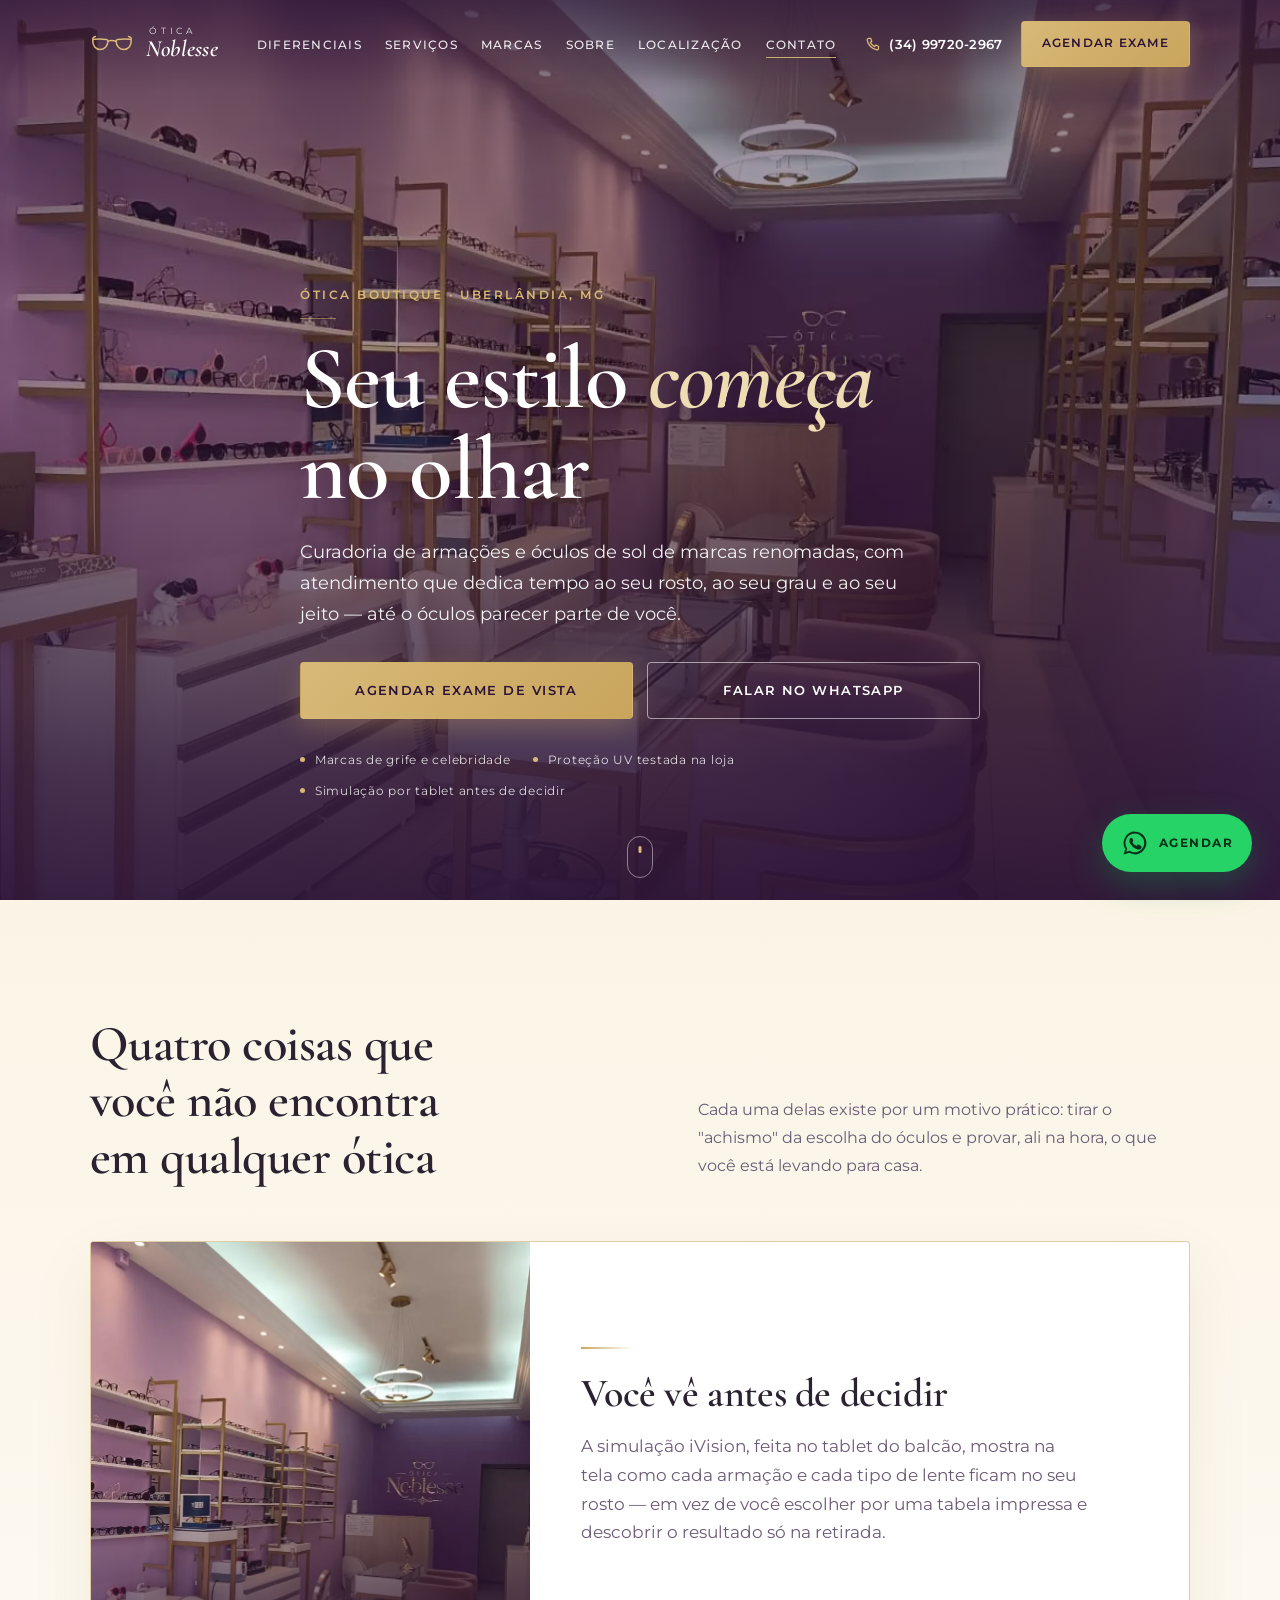
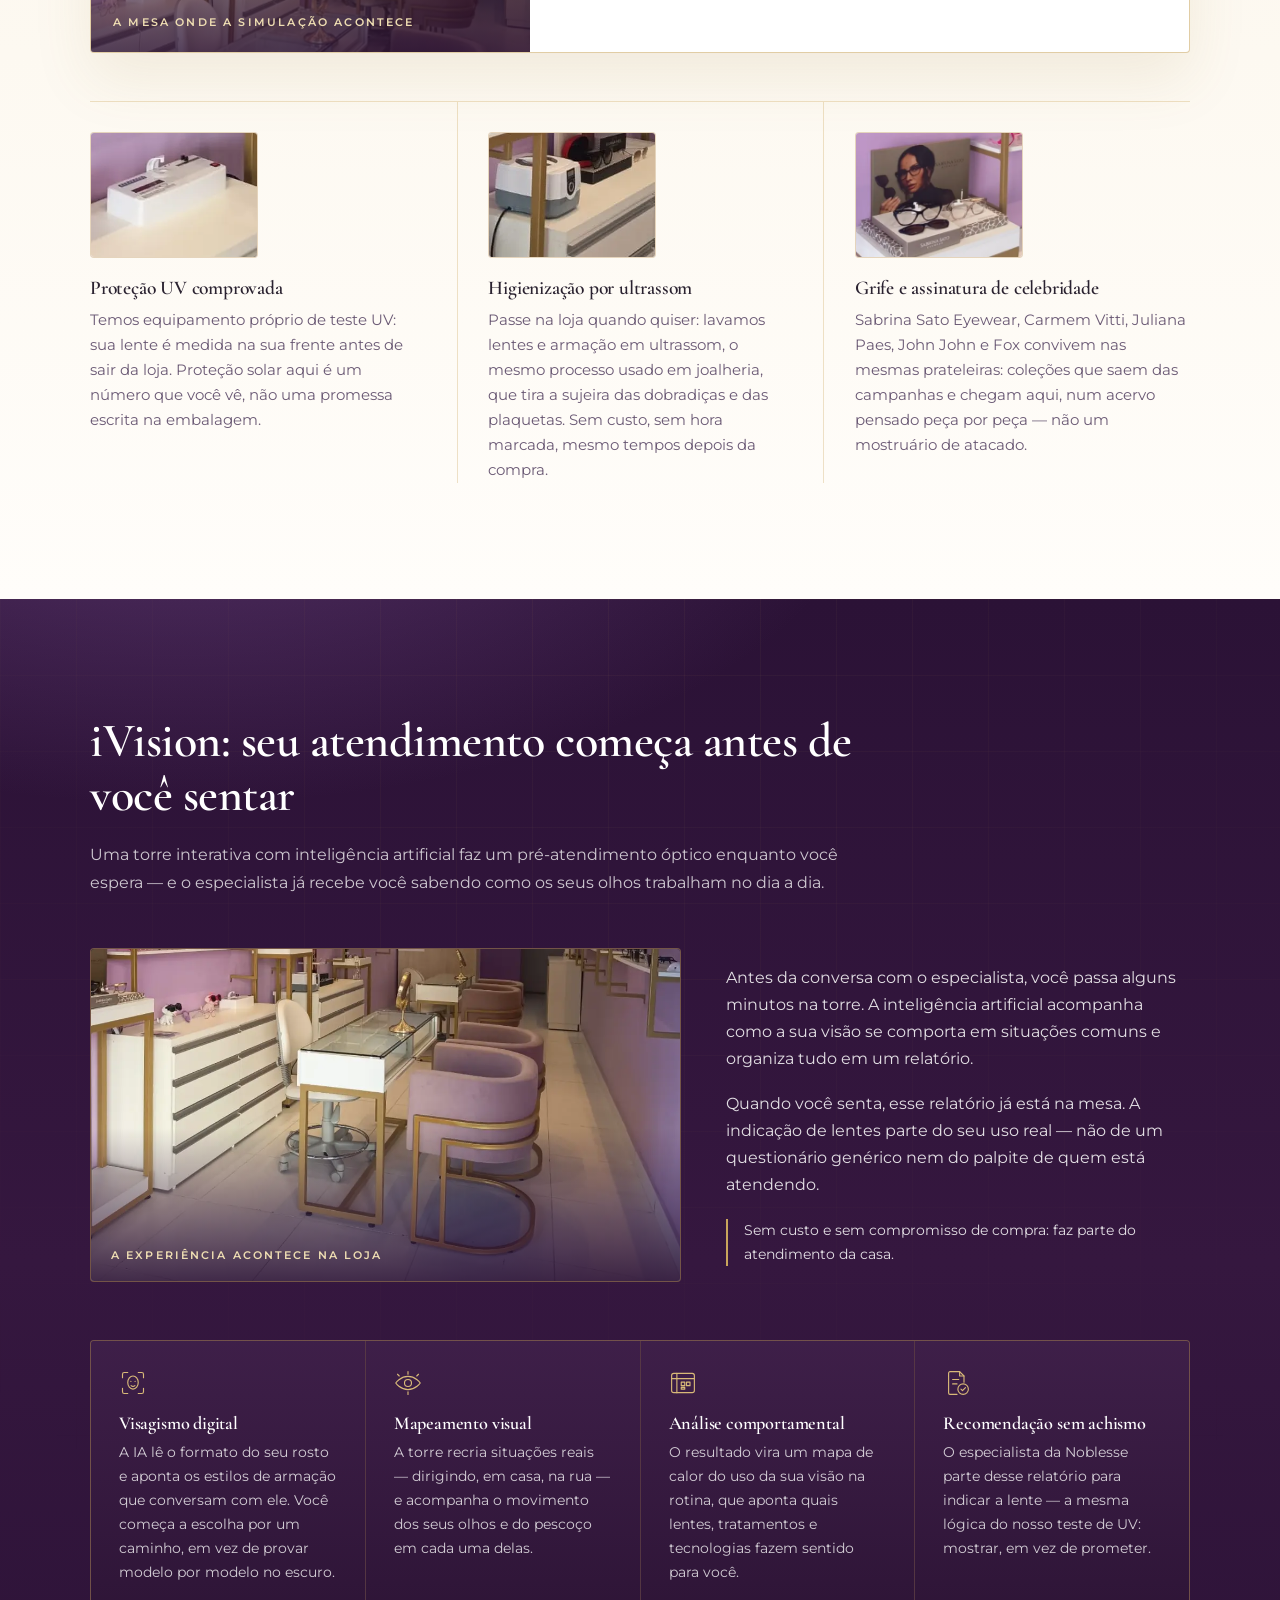
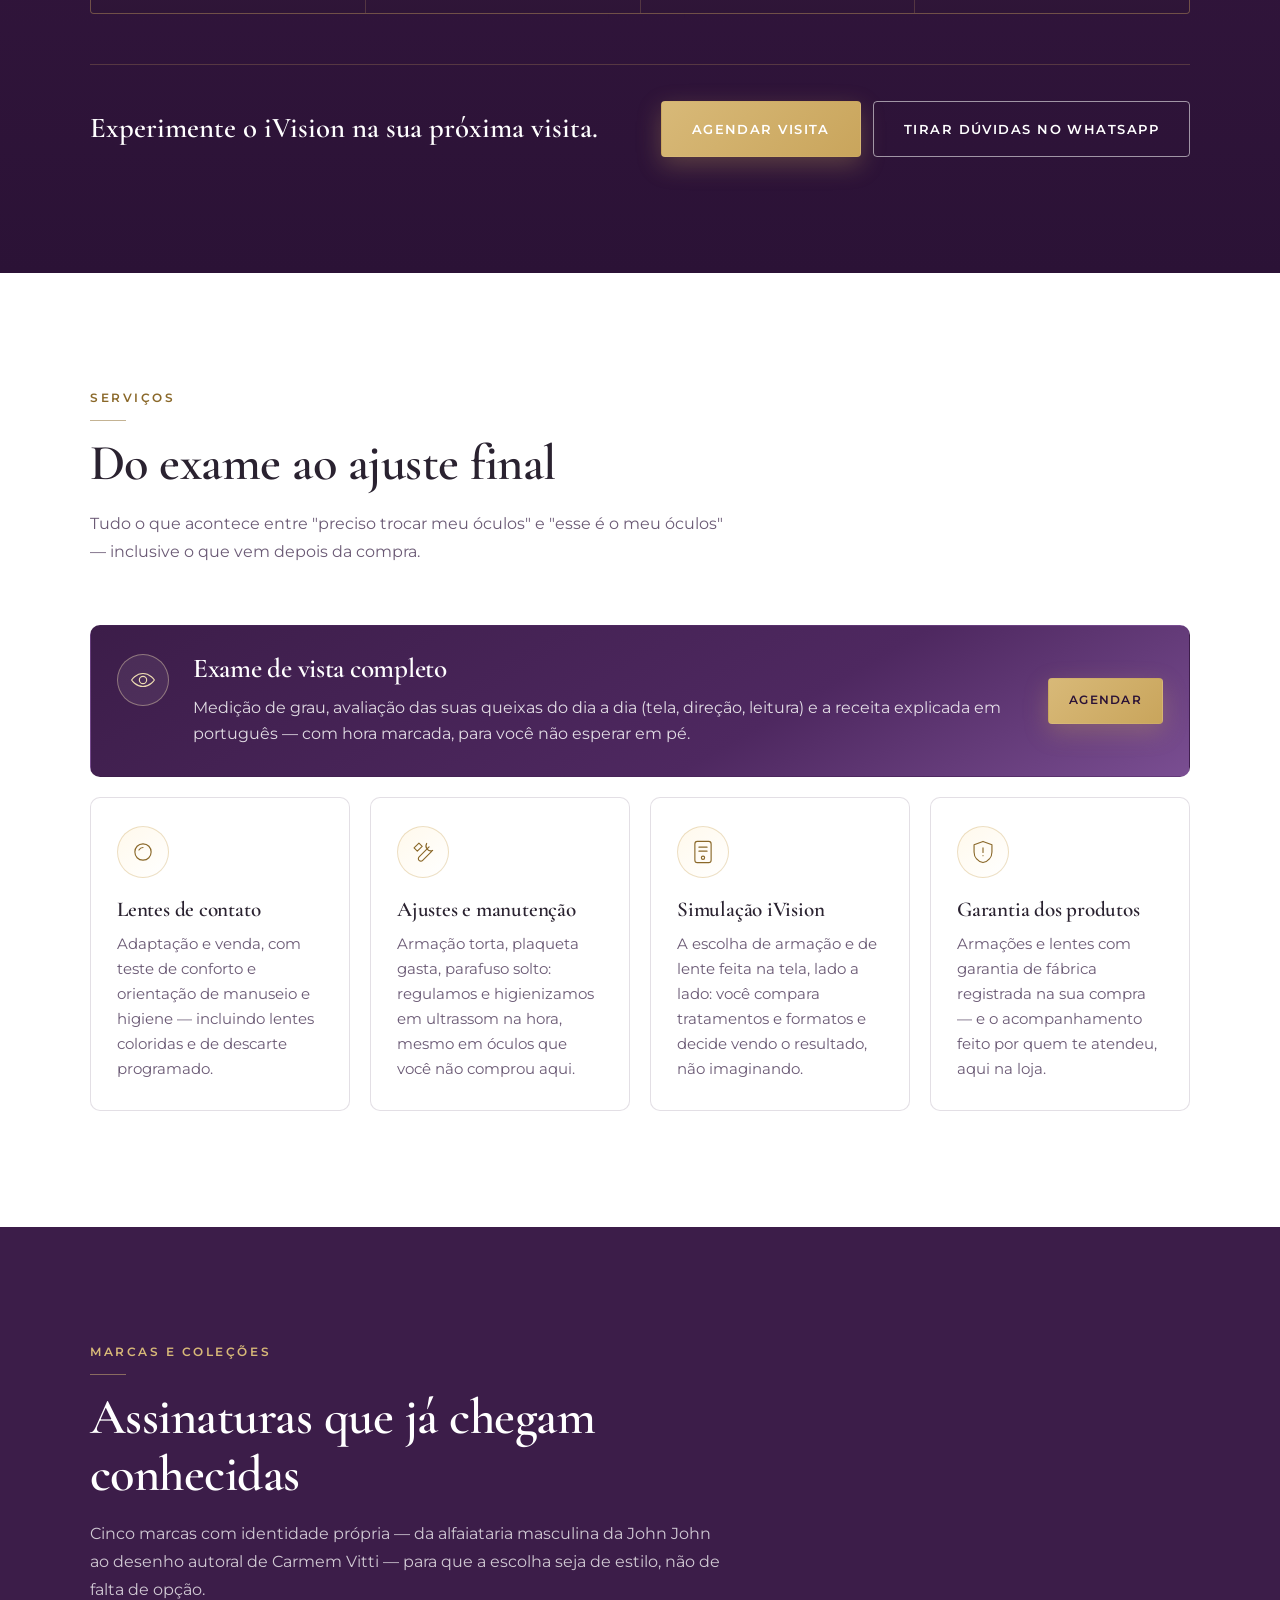
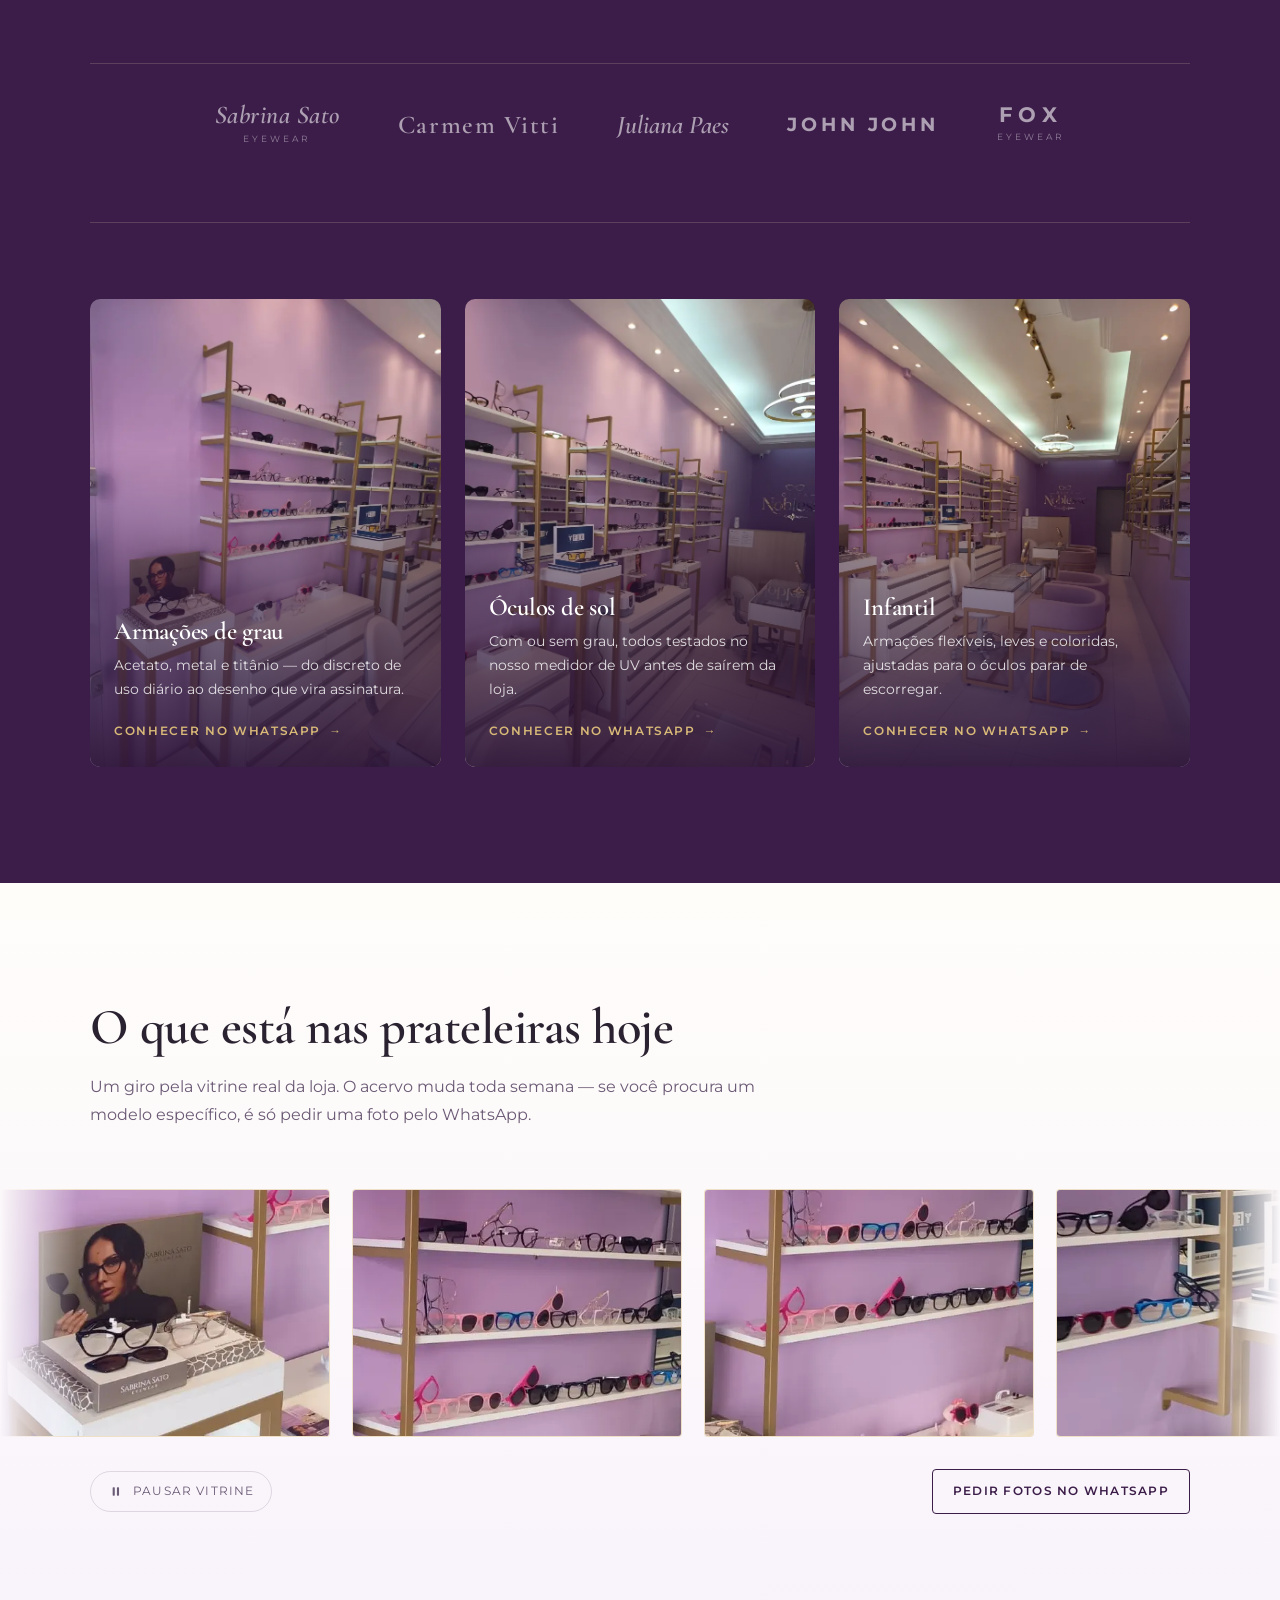
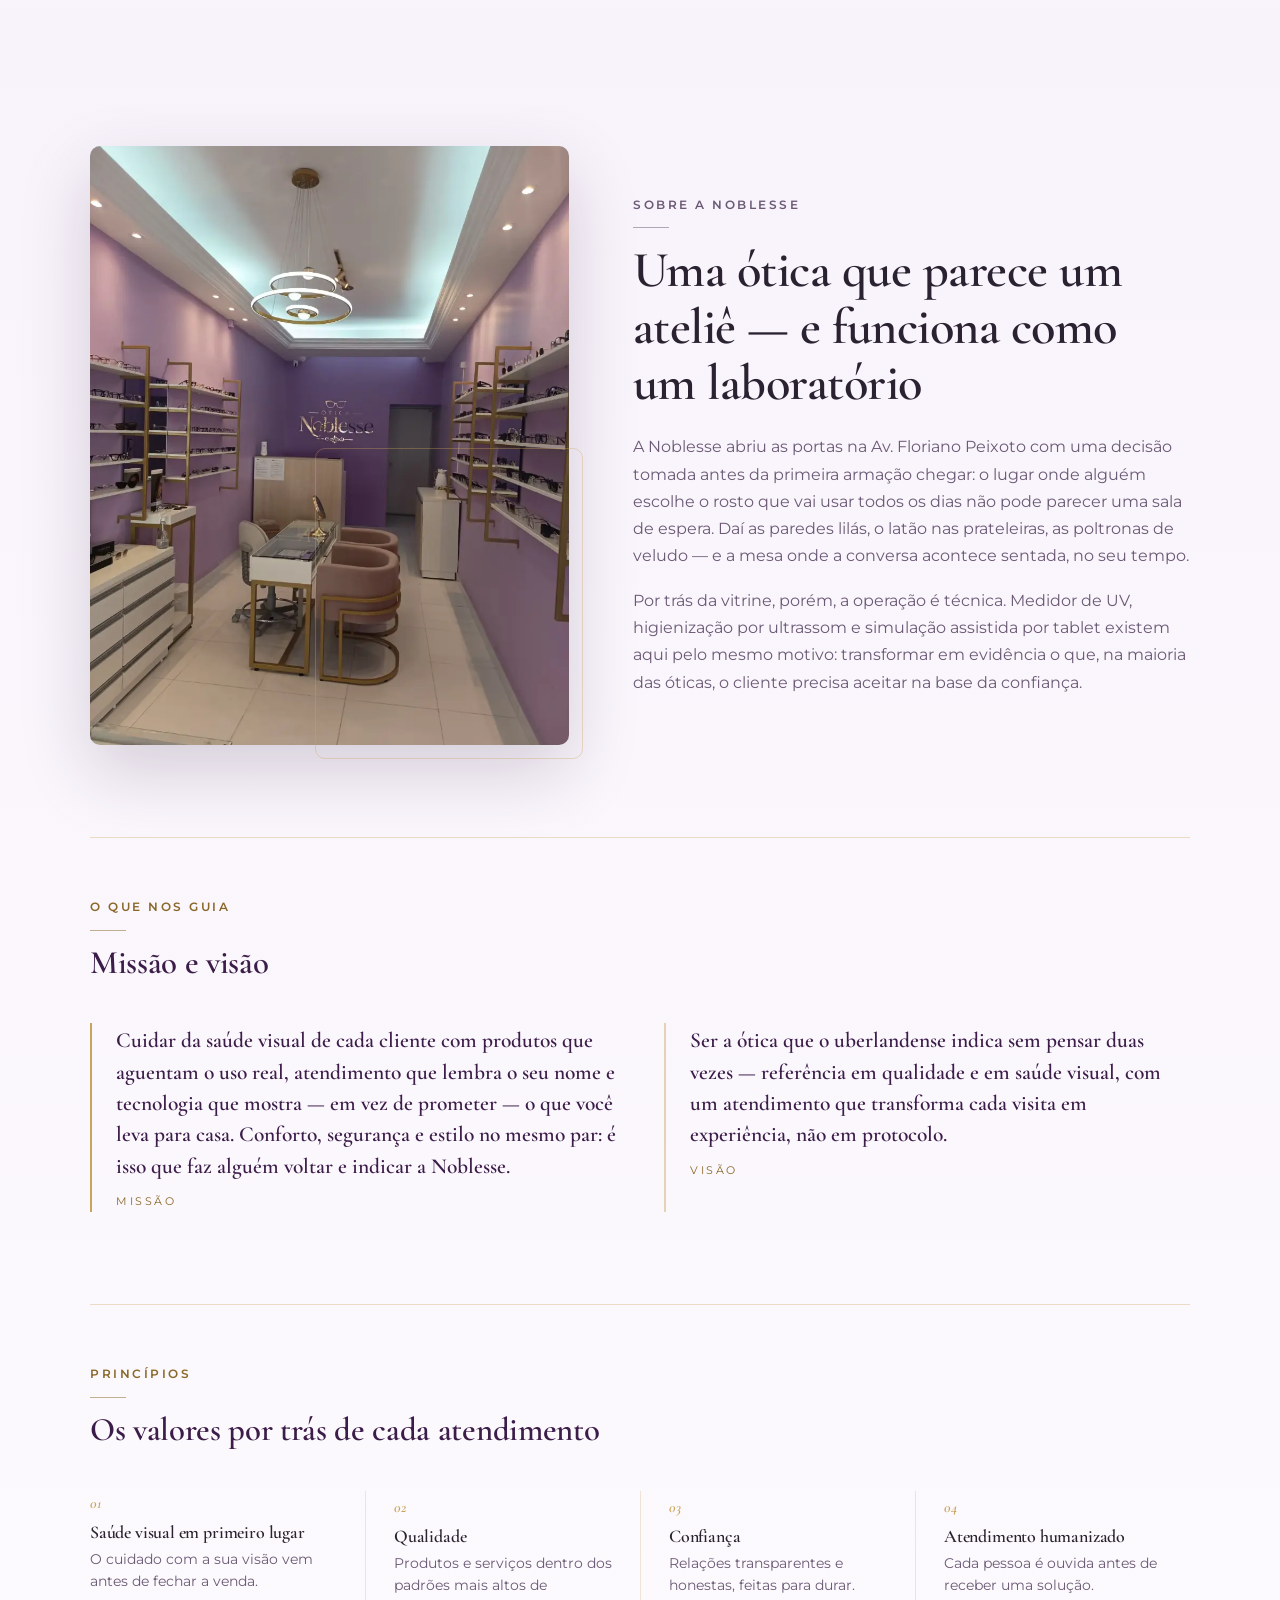
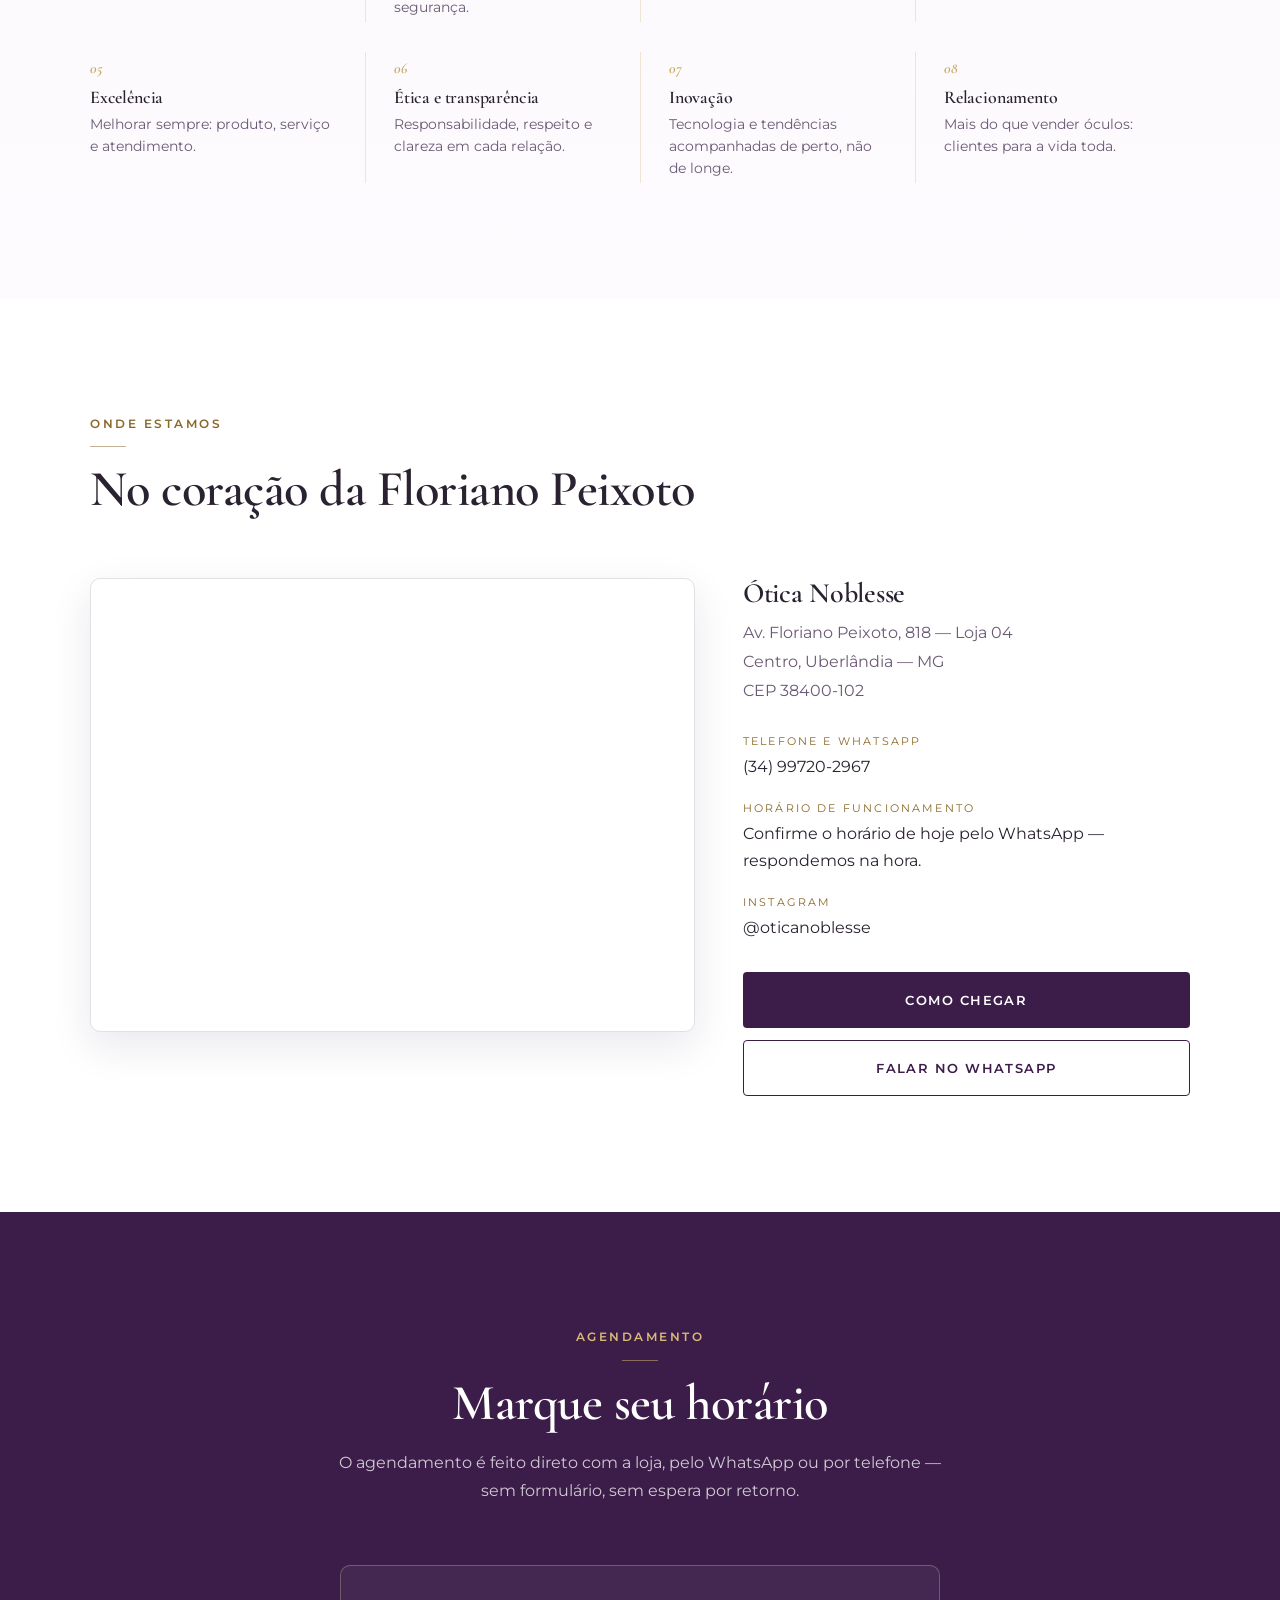
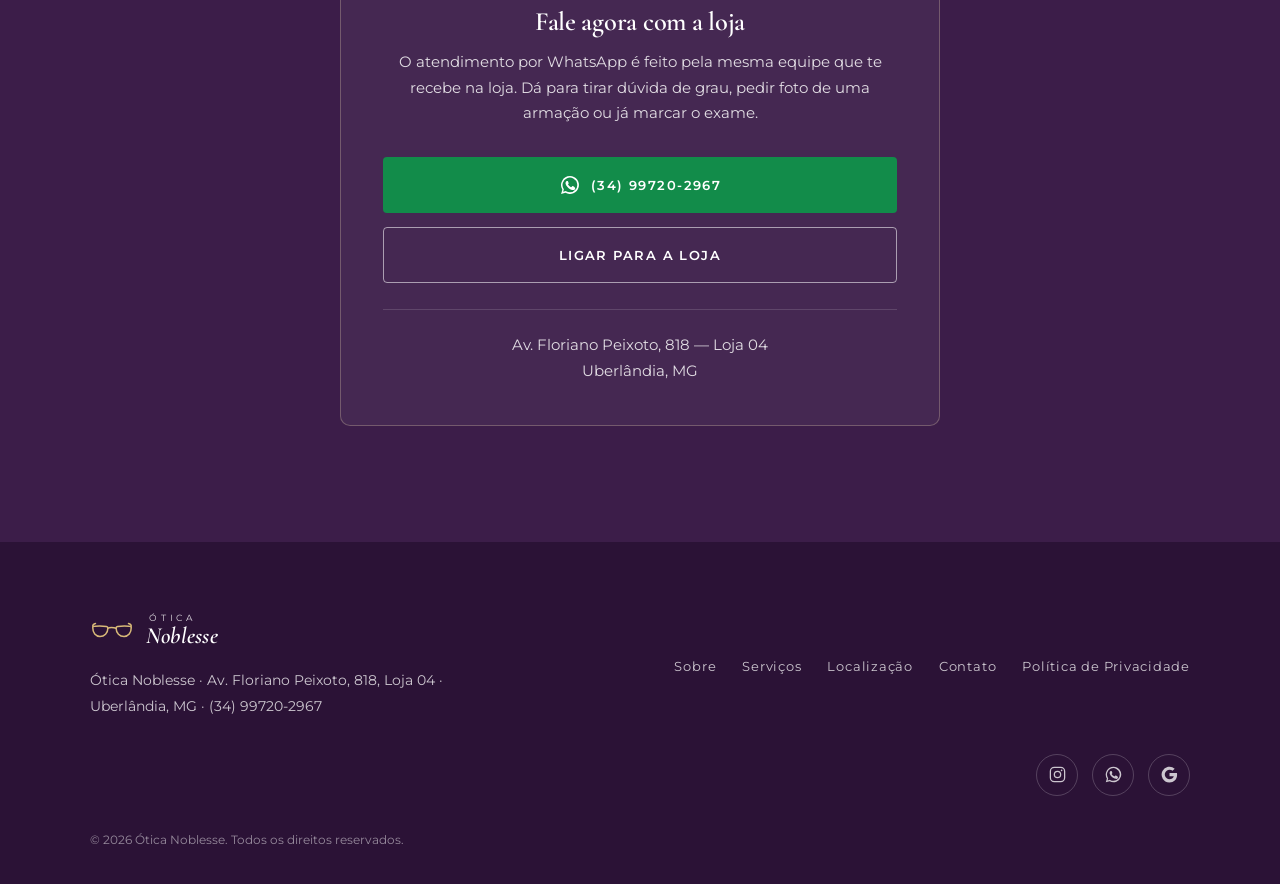
==== index.html @ 75277de0 "Add files via upload" ====
<!doctype html>
<!--
  ============================================================================
  ÓTICA NOBLESSE — SITE INSTITUCIONAL (long-scroll, mobile-first)
  Av. Floriano Peixoto, 818, Loja 04 — Uberlândia/MG
  ============================================================================

  ESTRUTURA DOS ARQUIVOS
    index.html            → esta página
    assets/css/styles.css → todo o estilo (design tokens no topo)
    assets/js/main.js     → comportamento + objeto CONFIG (editar lá)
    assets/img/           → fotos reais da loja

  O QUE AINDA PRECISA DE INFORMAÇÃO REAL (procure por "PENDENTE" aqui e no JS):
    1. HORÁRIO DE FUNCIONAMENTO — não publicado em lugar nenhum, porque
       ninguém confirmou. Assim que a loja definir, preencha CONFIG.horario
       em assets/js/main.js: os blocos de horário aparecem sozinhos na seção
       Localização e no rodapé. Preencha também o openingHours do JSON-LD
       (bloco marcado no final deste arquivo) para o Google exibir no mapa.
    2. DEPOIMENTOS E NOTA DO GOOGLE — a seção Prova Social só aparece quando
       CONFIG.depoimentos tiver itens reais (ou CONFIG.googleReviewsUrl
       estiver preenchido). Enquanto estiver vazia, a seção fica oculta:
       é melhor não ter prova social do que ter prova social inventada.
    3. LOGOS DAS MARCAS — hoje renderizadas como assinaturas tipográficas.
       Quando receber os arquivos vetoriais, troque o <span> por <img> dentro
       de cada .brand-logo (instruções na própria seção).
    4. HISTÓRIA DA LOJA (seção Sobre) — texto escrito a partir do que é
       verificável (o espaço, os equipamentos, as marcas). Se houver data de
       fundação, nome dos sócios ou uma história de origem, mande que eu ajusto.
    5. ESTACIONAMENTO — não incluído por falta de informação confirmada.
    6. IMAGEM/VÍDEO DA TORRE iVISION — a seção #ivision usa hoje uma foto do
       salão como provisório (ela não mostra a torre). Instruções de troca, e de
       como colocar vídeo no lugar, no comentário acima daquela seção.
    7. ATENÇÃO — CONFLITO DE TEXTO: as seções Diferenciais, Serviços, Sobre e a
       linha de prova do hero ainda descrevem o iVision como "simulação no tablet
       do balcão", versão anterior à informação de que se trata de uma torre
       interativa com IA. Esses quatro trechos precisam ser reescritos para não
       contradizerem a seção #ivision.
    8. NATUREZA DO EVENTO DE 26/09 — é a ABERTURA da loja ou um evento de
       inauguração de uma loja que já opera? A resposta muda a faixa do hero e o
       primeiro parágrafo de #sobre (comentários PENDENTE nos dois lugares).
    9. DESTINO DO "VER CATÁLOGO" — o botão já está pronto e comentado no
       cabeçalho de #marcas, esperando a confirmação de para onde ele aponta.
  ============================================================================
-->
<html lang="pt-BR">
<head>
<meta charset="utf-8">
<meta name="viewport" content="width=device-width, initial-scale=1, viewport-fit=cover">
<title>Ótica Noblesse | Ótica em Uberlândia — óculos de grau, solares e exame de vista</title>
<meta name="description" content="Ótica boutique em Uberlândia (MG): armações de grife, óculos de sol, lentes com proteção UV testada na loja e exame de vista com hora marcada. Av. Floriano Peixoto, 818.">
<meta name="theme-color" content="#3C1D49">
<!-- ==========================================================================
     ENDEREÇO DE PUBLICAÇÃO — trocar em TODOS os 4 lugares ao mudar de endereço
     (canonical e og:url aqui, "url" e "image" no JSON-LD no fim do arquivo,
     mais a linha do sitemap.xml).

     Hoje:   https://richarddias131-cloud.github.io/noblesse-site/
     Depois: https://www.oticanoblesse.com.br/  (quando o domínio entrar no ar)

     O canonical precisa apontar para o endereço onde o site realmente está.
     Apontar para um domínio que ainda não existe faz o Google não indexar.
     ========================================================================== -->
<link rel="canonical" href="https://richarddias131-cloud.github.io/noblesse-site/">

<!-- Open Graph / WhatsApp — a URL da imagem precisa ser ABSOLUTA: caminho
     relativo não é resolvido por WhatsApp, Instagram e Facebook, e a prévia do
     link sai sem foto. og-noblesse.jpg é 1200x630, o formato dessas prévias. -->
<meta property="og:type" content="website">
<meta property="og:locale" content="pt_BR">
<meta property="og:site_name" content="Ótica Noblesse">
<meta property="og:url" content="https://richarddias131-cloud.github.io/noblesse-site/">
<meta property="og:title" content="Ótica Noblesse | Seu estilo começa no olhar">
<meta property="og:description" content="Ótica boutique em Uberlândia: curadoria de armações de grife, lentes com proteção UV testada na loja e atendimento com hora marcada.">
<meta property="og:image" content="https://richarddias131-cloud.github.io/noblesse-site/assets/img/og-noblesse.jpg">
<meta property="og:image:width" content="1200">
<meta property="og:image:height" content="630">
<meta property="og:image:alt" content="Interior da Ótica Noblesse, com prateleiras douradas e paredes lilás.">
<meta name="twitter:card" content="summary_large_image">

<link rel="icon" type="image/svg+xml" href="data:image/svg+xml,%3Csvg xmlns='http://www.w3.org/2000/svg' viewBox='0 0 64 64'%3E%3Crect width='64' height='64' rx='14' fill='%233C1D49'/%3E%3Cg fill='none' stroke='%23D8B978' stroke-width='2.6' stroke-linecap='round' stroke-linejoin='round'%3E%3Ccircle cx='21' cy='34' r='11'/%3E%3Ccircle cx='43' cy='34' r='11'/%3E%3Cpath d='M32 32c0-4 2-6 5-6'/%3E%3Cpath d='M10 32c0-6 3-9 6-10M54 32c0-6-3-9-6-10'/%3E%3C/g%3E%3C/svg%3E">

<!-- Fontes locais (assets/fonts) — sem folha de estilo externa bloqueando a
     renderização. As duas usadas na primeira dobra vêm pré-carregadas. -->
<link rel="preload" href="assets/fonts/montserrat-var-400-700.woff2" as="font" type="font/woff2" crossorigin>
<link rel="preload" href="assets/fonts/cormorant-600.woff2" as="font" type="font/woff2" crossorigin>
<link rel="preload" as="image" href="assets/img/hero-1200.webp"
      imagesrcset="assets/img/hero-760.webp 760w, assets/img/hero-1200.webp 1200w" imagesizes="100vw">
<link rel="stylesheet" href="assets/css/styles.css">

<!-- As animações de entrada só existem se o JS estiver de pé. O watchdog abaixo
     devolve o conteúdo à tela caso o script principal não carregue ou quebre —
     nenhum texto pode ficar invisível por causa de uma animação. -->
<script>
  document.documentElement.classList.add('js');
  setTimeout(function () {
    if (!window.__noblesseRevealReady) document.documentElement.classList.remove('js');
  }, 3500);
</script>
</head>
<body>

<a class="skip-link" href="#conteudo">Pular para o conteúdo</a>

<!-- ========================================================================
     HEADER FIXO — transparente sobre o hero, sólido a partir de 80px de scroll
     ======================================================================== -->
<header class="site-header" id="site-header">
  <div class="shell header-inner">

    <a class="logo" href="#topo" aria-label="Ótica Noblesse — início">
      <!-- Ícone: releitura do óculos estilizado da logo real. Substituir pelo
           vetor oficial quando ele chegar (manter o mesmo tamanho: 44x22). -->
      <svg class="logo-mark" viewBox="0 0 64 30" aria-hidden="true" focusable="false">
        <g fill="none" stroke="currentColor" stroke-width="2.2" stroke-linecap="round" stroke-linejoin="round">
          <path d="M4 8c0-2.2 1.6-3.6 4-4"/>
          <path d="M60 8c0-2.2-1.6-3.6-4-4"/>
          <path d="M4 10c0 8 4.2 13 10.5 13S26 18 26 11c0-1.6-.6-2.4-2.2-2.7C21.4 7.8 17.6 7.6 14 7.6S6.6 7.8 6 8.3C4.6 8.7 4 9 4 10z"/>
          <path d="M60 10c0 8-4.2 13-10.5 13S38 18 38 11c0-1.6.6-2.4 2.2-2.7 2.4-.5 6.2-.7 9.8-.7s7.4.2 8 .7c1.4.4 2 .7 2 2z"/>
          <path d="M26 11c1.8-1.4 8.2-1.4 12 0"/>
        </g>
      </svg>
      <span class="logo-text">
        <span class="logo-kicker">Ótica</span>
        <span class="logo-name">Noblesse</span>
      </span>
    </a>

    <nav class="nav" id="nav" aria-label="Navegação principal">
      <ul class="nav-list">
        <li><a href="#diferenciais">Diferenciais</a></li>
        <li><a href="#servicos">Serviços</a></li>
        <li><a href="#marcas">Marcas</a></li>
        <li><a href="#sobre">Sobre</a></li>
        <li><a href="#localizacao">Localização</a></li>
        <li><a href="#contato">Contato</a></li>
      </ul>
      <div class="nav-cta">
        <a class="nav-phone" href="tel:+5534997202967">
          <svg viewBox="0 0 24 24" aria-hidden="true" focusable="false"><path fill="none" stroke="currentColor" stroke-width="1.8" stroke-linecap="round" stroke-linejoin="round" d="M6.5 3.5h3l1.5 4-2 1.5a12 12 0 0 0 6 6l1.5-2 4 1.5v3a2 2 0 0 1-2.2 2A16.5 16.5 0 0 1 4.5 5.7a2 2 0 0 1 2-2.2Z"/></svg>
          <span>(34) 99720-2967</span>
        </a>
        <a class="btn btn-gold btn-sm" href="#contato" data-track="agendar-header">Agendar exame</a>
      </div>
    </nav>

    <button class="menu-toggle" id="menu-toggle" type="button" aria-expanded="false" aria-controls="nav" aria-label="Abrir menu">
      <span class="menu-bars" aria-hidden="true"><i></i><i></i><i></i></span>
    </button>

  </div>
</header>

<main id="conteudo">

<!-- ========================================================================
     HERO — foto real do interior da loja + scrim ameixa para garantir contraste
     ======================================================================== -->
<section class="hero" id="topo">
  <div class="hero-media">
    <img src="assets/img/hero-1200.webp"
         srcset="assets/img/hero-760.webp 760w, assets/img/hero-1200.webp 1200w" sizes="100vw"
         width="1200" height="1600"
         alt="Interior da Ótica Noblesse: paredes lilás, prateleiras douradas com armações e poltronas de veludo rosa." fetchpriority="high" decoding="async">
  </div>

  <!-- ======================================================================
       FAIXA DE INAUGURAÇÃO — 26/09 (sábado), a partir das 10h

       Começa oculta e só é exibida pelo JS enquanto CONFIG.evento.ativo for
       true E a data atual for anterior a CONFIG.evento.dataFim (main.js). Se o
       script falhar, a faixa não aparece — melhor nenhum convite do que um
       convite vencido no ar. Depois do dia 26 ela some sozinha.

       PENDENTE — CONFIRMAR COM A LOJA antes de publicar: o dia 26/09 é a
       ABERTURA da loja (primeira operação) ou um EVENTO DE INAUGURAÇÃO de uma
       loja que já está funcionando?
         • Se for ABERTURA: trocar "Inauguração" por "Abertura" aqui e corrigir
           o primeiro parágrafo de #sobre, que hoje fala no passado (há outro
           comentário PENDENTE lá, no ponto exato).
         • Se for EVENTO de loja que já opera: manter esta faixa como está e
           deixar #sobre também como está.
       ====================================================================== -->
  <div class="hero-banner" id="faixa-evento" hidden>
    <div class="shell hero-banner-inner">
      <p class="hero-banner-text">
        <strong>Convite especial · Inauguração 26/09</strong>
        <span>Sábado, a partir das 10h · Av. Floriano Peixoto, 818</span>
      </p>
      <a class="btn btn-gold btn-sm" href="https://wa.me/5534997202967?text=Ol%C3%A1!%20Vim%20pelo%20site%20e%20quero%20confirmar%20presen%C3%A7a%20na%20inaugura%C3%A7%C3%A3o%20do%20dia%2026%2F09."
         target="_blank" rel="noopener" data-track="confirmar-presenca">Confirmar presença</a>
    </div>
  </div>

  <div class="shell hero-inner">
    <p class="eyebrow eyebrow-light reveal">Ótica boutique · Uberlândia, MG</p>
    <h1 class="hero-title reveal">Seu estilo <em>começa</em> no olhar</h1>
    <p class="hero-sub reveal">
      Curadoria de armações e óculos de sol de marcas renomadas, com atendimento
      que dedica tempo ao seu rosto, ao seu grau e ao seu jeito — até o óculos
      parecer parte de você.
    </p>

    <div class="hero-actions reveal">
      <a class="btn btn-gold" href="#contato" data-track="agendar-hero">Agendar exame de vista</a>
      <a class="btn btn-ghost" href="https://wa.me/5534997202967?text=Ol%C3%A1!%20Vim%20pelo%20site%20e%20gostaria%20de%20agendar%20um%20exame%20de%20vista." target="_blank" rel="noopener">
        Falar no WhatsApp
      </a>
    </div>

    <!-- Linha de prova: só fatos verificáveis da loja. Quando existirem
         avaliações reais no Google, troque por "nota X,X · N avaliações". -->
    <ul class="hero-proof reveal">
      <li>Marcas de grife e celebridade</li>
      <li>Proteção UV testada na loja</li>
      <li>Simulação por tablet antes de decidir</li>
    </ul>
  </div>

  <a class="hero-scroll" href="#diferenciais" aria-label="Ver mais">
    <span aria-hidden="true"></span>
  </a>
</section>

<!-- ========================================================================
     DIFERENCIAIS
     ======================================================================== -->
<section class="section section-champagne" id="diferenciais">
  <div class="shell">

    <header class="dif-head">
      <h2 class="section-title reveal">Quatro coisas que você não encontra em qualquer ótica</h2>
      <p class="section-lead reveal">
        Cada uma delas existe por um motivo prático: tirar o "achismo" da escolha
        do óculos e provar, ali na hora, o que você está levando para casa.
      </p>
    </header>

    <!-- Bloco de destaque: o diferencial mais forte ganha foto grande e moldura
         dourada, em vez de virar mais um card igual aos outros.
         PENDENTE: substituir a foto por uma do tablet rodando a simulação
         iVision (mesmo enquadramento vertical) e ajustar a legenda abaixo. -->
    <article class="dif-hero reveal">
      <figure class="dif-hero-media">
        <img src="assets/img/atendimento-880.webp" width="880" height="1565" loading="lazy" decoding="async"
             alt="Mesa de atendimento da Ótica Noblesse, com poltronas de veludo e espelho dourado, onde é feita a simulação.">
        <figcaption>A mesa onde a simulação acontece</figcaption>
      </figure>

      <div class="dif-hero-body">
        <h3>Você vê antes de decidir</h3>
        <p>
          A simulação iVision, feita no tablet do balcão, mostra na tela como cada
          armação e cada tipo de lente ficam no seu rosto — em vez de você escolher
          por uma tabela impressa e descobrir o resultado só na retirada.
        </p>
      </div>
    </article>

    <!-- Os outros três: linha de itens sem caixa, sem sombra e com foto real do
         equipamento — componente visual propositalmente diferente do destaque. -->
    <ul class="dif-list">

      <li class="dif-item reveal">
        <figure class="dif-thumb">
          <img src="assets/img/detalhe-teste-uv.webp" width="260" height="195" loading="lazy" decoding="async"
               alt="Medidor de proteção UV sobre o balcão da loja.">
        </figure>
        <div class="dif-item-body">
          <h3>Proteção UV comprovada</h3>
          <p>
            Temos equipamento próprio de teste UV: sua lente é medida na sua frente
            antes de sair da loja. Proteção solar aqui é um número que você vê, não
            uma promessa escrita na embalagem.
          </p>
        </div>
      </li>

      <li class="dif-item reveal">
        <figure class="dif-thumb">
          <img src="assets/img/detalhe-ultrassom.webp" width="244" height="183" loading="lazy" decoding="async"
               alt="Cuba de ultrassom usada na higienização de lentes e armações, sobre o balcão da loja.">
        </figure>
        <div class="dif-item-body">
          <h3>Higienização por ultrassom</h3>
          <p>
            Passe na loja quando quiser: lavamos lentes e armação em ultrassom, o mesmo
            processo usado em joalheria, que tira a sujeira das dobradiças e das
            plaquetas. Sem custo, sem hora marcada, mesmo tempos depois da compra.
          </p>
        </div>
      </li>

      <li class="dif-item reveal">
        <figure class="dif-thumb">
          <img src="assets/img/detalhe-sabrina-sato.webp" width="360" height="270" loading="lazy" decoding="async"
               alt="Display da coleção Sabrina Sato Eyewear com armações expostas na loja.">
        </figure>
        <div class="dif-item-body">
          <h3>Grife e assinatura de celebridade</h3>
          <p>
            Sabrina Sato Eyewear, Carmem Vitti, Juliana Paes, John John e Fox convivem
            nas mesmas prateleiras: coleções que saem das campanhas e chegam aqui, num
            acervo pensado peça por peça — não um mostruário de atacado.
          </p>
        </div>
      </li>

    </ul>
  </div>
</section>

<!-- ========================================================================
     iVISION — pré-atendimento com IA (torre interativa na loja)

     PENDENTE (mídia): a moldura 16:9 usa hoje uma foto do salão da loja, como
     provisório honesto — ela NÃO mostra a torre. Quando houver material real:

       • FOTO: gere um WebP 16:9 (1100px de largura) e troque o <img>.
       • VÍDEO: substitua a <figure> inteira por
         <video class="ivision-video" autoplay muted loop playsinline
                poster="assets/img/ivision-ambiente-1100.webp">
           <source src="assets/video/ivision.webm" type="video/webm">
           <source src="assets/video/ivision.mp4" type="video/mp4">
         </video>
         (mudo + loop + playsinline é o que permite autoplay no iOS; mantenha o
         vídeo abaixo de ~3 MB e o poster como primeiro quadro).
     ======================================================================== -->
<section class="section section-tech" id="ivision">
  <div class="shell">

    <header class="tech-head">
      <h2 class="section-title reveal">iVision: seu atendimento começa antes de você sentar</h2>
      <p class="section-lead reveal">
        Uma torre interativa com inteligência artificial faz um pré-atendimento
        óptico enquanto você espera — e o especialista já recebe você sabendo como
        os seus olhos trabalham no dia a dia.
      </p>
    </header>

    <div class="tech-main">
      <figure class="tech-media reveal">
        <img src="assets/img/ivision-ambiente-1100.webp" width="1100" height="619"
             loading="lazy" decoding="async"
             alt="Salão de atendimento da Ótica Noblesse, onde fica disponível a torre iVision.">
        <figcaption>A experiência acontece na loja</figcaption>
      </figure>

      <div class="tech-text">
        <p class="reveal">
          Antes da conversa com o especialista, você passa alguns minutos na torre.
          A inteligência artificial acompanha como a sua visão se comporta em
          situações comuns e organiza tudo em um relatório.
        </p>
        <p class="reveal">
          Quando você senta, esse relatório já está na mesa. A indicação de lentes
          parte do seu uso real — não de um questionário genérico nem do
          palpite de quem está atendendo.
        </p>
        <p class="tech-note reveal">
          Sem custo e sem compromisso de compra: faz parte do atendimento da casa.
        </p>
      </div>
    </div>

    <ul class="tech-cards">

      <li class="tech-card reveal">
        <span class="tech-icon" aria-hidden="true">
          <!-- rosto entre marcadores de leitura: visagismo -->
          <svg viewBox="0 0 32 32"><g fill="none" stroke="currentColor" stroke-width="1.3" stroke-linecap="round" stroke-linejoin="round"><path d="M4 10V6a2 2 0 0 1 2-2h4M28 10V6a2 2 0 0 0-2-2h-4M4 22v4a2 2 0 0 0 2 2h4M28 22v4a2 2 0 0 1-2 2h-4"/><ellipse cx="16" cy="15.5" rx="6" ry="7.5"/><path d="M13.6 14.2h.01M18.4 14.2h.01M13.8 19c1.3 1.1 3.1 1.1 4.4 0"/></g></svg>
        </span>
        <div>
          <h3>Visagismo digital</h3>
          <p>
            A IA lê o formato do seu rosto e aponta os estilos de armação que
            conversam com ele. Você começa a escolha por um caminho, em vez de
            provar modelo por modelo no escuro.
          </p>
        </div>
      </li>

      <li class="tech-card reveal">
        <span class="tech-icon" aria-hidden="true">
          <svg viewBox="0 0 32 32"><g fill="none" stroke="currentColor" stroke-width="1.3" stroke-linecap="round" stroke-linejoin="round"><path d="M2 16s5-7.5 14-7.5S30 16 30 16s-5 7.5-14 7.5S2 16 2 16Z"/><circle cx="16" cy="16" r="4"/><path d="M16 6V3M16 29v-3M6 8 4 6M26 8l2-2"/></g></svg>
        </span>
        <div>
          <h3>Mapeamento visual</h3>
          <p>
            A torre recria situações reais — dirigindo, em casa, na rua — e
            acompanha o movimento dos seus olhos e do pescoço em cada uma delas.
          </p>
        </div>
      </li>

      <li class="tech-card reveal">
        <span class="tech-icon" aria-hidden="true">
          <svg viewBox="0 0 32 32"><g fill="none" stroke="currentColor" stroke-width="1.3" stroke-linecap="round" stroke-linejoin="round"><rect x="3" y="5" width="26" height="22" rx="2.5"/><path d="M3 11h26M9 5v22"/><path d="M14 15h4v4h-4zM20 15h4v4h-4zM14 21h4v2h-4z"/></g></svg>
        </span>
        <div>
          <h3>Análise comportamental</h3>
          <p>
            O resultado vira um mapa de calor do uso da sua visão na rotina, que
            aponta quais lentes, tratamentos e tecnologias fazem sentido para você.
          </p>
        </div>
      </li>

      <li class="tech-card reveal">
        <span class="tech-icon" aria-hidden="true">
          <!-- relatório com recomendação confirmada -->
          <svg viewBox="0 0 32 32"><g fill="none" stroke="currentColor" stroke-width="1.3" stroke-linecap="round" stroke-linejoin="round"><path d="M24 15V8l-5-5H8a1.6 1.6 0 0 0-1.6 1.6v22.8A1.6 1.6 0 0 0 8 29h8"/><path d="M19 3v5h5M11 12h7M11 17h5"/><circle cx="23" cy="23" r="6"/><path d="m20.5 23 1.8 1.8 3.4-3.6"/></g></svg>
        </span>
        <div>
          <h3>Recomendação sem achismo</h3>
          <p>
            O especialista da Noblesse parte desse relatório para indicar a lente —
            a mesma lógica do nosso teste de UV: mostrar, em vez de prometer.
          </p>
        </div>
      </li>

    </ul>

    <div class="tech-cta reveal">
      <p>Experimente o iVision na sua próxima visita.</p>
      <div class="tech-cta-actions">
        <a class="btn btn-gold" href="#contato" data-track="agendar-ivision">Agendar visita</a>
        <a class="btn btn-ghost" href="https://wa.me/5534997202967?text=Ol%C3%A1!%20Vim%20pelo%20site%20e%20quero%20conhecer%20o%20iVision." target="_blank" rel="noopener">
          Tirar dúvidas no WhatsApp
        </a>
      </div>
    </div>

  </div>
</section>

<!-- ========================================================================
     SERVIÇOS
     ======================================================================== -->
<section class="section" id="servicos">
  <div class="shell">
    <header class="section-head reveal">
      <p class="eyebrow">Serviços</p>
      <h2 class="section-title">Do exame ao ajuste final</h2>
      <p class="section-lead">
        Tudo o que acontece entre "preciso trocar meu óculos" e "esse é o meu óculos"
        — inclusive o que vem depois da compra.
      </p>
    </header>

    <div class="services">

      <article class="service service-featured reveal">
        <div class="service-body">
          <span class="card-icon" aria-hidden="true">
            <svg viewBox="0 0 32 32"><g fill="none" stroke="currentColor" stroke-width="1.4" stroke-linecap="round" stroke-linejoin="round"><path d="M2 16s5-8 14-8 14 8 14 8-5 8-14 8S2 16 2 16Z"/><circle cx="16" cy="16" r="4.5"/></g></svg>
          </span>
          <div>
            <h3>Exame de vista completo</h3>
            <p>
              Medição de grau, avaliação das suas queixas do dia a dia (tela, direção,
              leitura) e a receita explicada em português — com hora marcada, para você
              não esperar em pé.
            </p>
          </div>
        </div>
        <a class="btn btn-gold btn-sm" href="#contato" data-track="agendar-servicos">Agendar</a>
      </article>

      <article class="service reveal">
        <span class="card-icon" aria-hidden="true">
          <svg viewBox="0 0 32 32"><g fill="none" stroke="currentColor" stroke-width="1.4" stroke-linecap="round" stroke-linejoin="round"><path d="M16 6c6 0 10 4.5 10 10s-4 10-10 10S6 21.5 6 16 10 6 16 6Z"/><path d="M11 13.5c1.2-2 3-3 5-3"/></g></svg>
        </span>
        <h3>Lentes de contato</h3>
        <p>
          Adaptação e venda, com teste de conforto e orientação de manuseio e
          higiene — incluindo lentes coloridas e de descarte programado.
        </p>
      </article>

      <article class="service reveal">
        <span class="card-icon" aria-hidden="true">
          <svg viewBox="0 0 32 32"><g fill="none" stroke="currentColor" stroke-width="1.4" stroke-linecap="round" stroke-linejoin="round"><path d="M20.5 5.5a6 6 0 0 0 7.4 8.6L15.6 26.4a3.1 3.1 0 1 1-4.4-4.4L23.5 9.7"/><path d="M11 5 5 11l4 4 6-6Z"/></g></svg>
        </span>
        <h3>Ajustes e manutenção</h3>
        <p>
          Armação torta, plaqueta gasta, parafuso solto: regulamos e higienizamos
          em ultrassom na hora, mesmo em óculos que você não comprou aqui.
        </p>
      </article>

      <article class="service reveal">
        <span class="card-icon" aria-hidden="true">
          <svg viewBox="0 0 32 32"><g fill="none" stroke="currentColor" stroke-width="1.4" stroke-linecap="round" stroke-linejoin="round"><rect x="6" y="3" width="20" height="26" rx="3"/><path d="M11 10h10M11 15h10"/><circle cx="16" cy="23" r="2"/></g></svg>
        </span>
        <h3>Simulação iVision</h3>
        <p>
          A escolha de armação e de lente feita na tela, lado a lado: você compara
          tratamentos e formatos e decide vendo o resultado, não imaginando.
        </p>
      </article>

      <article class="service reveal">
        <span class="card-icon" aria-hidden="true">
          <svg viewBox="0 0 32 32"><g fill="none" stroke="currentColor" stroke-width="1.4" stroke-linecap="round" stroke-linejoin="round"><path d="M16 3 5 7v9c0 6.5 4.6 11.4 11 13 6.4-1.6 11-6.5 11-13V7Z"/><path d="M16 11v5.5M16 20.5h.01"/></g></svg>
        </span>
        <h3>Garantia dos produtos</h3>
        <p>
          Armações e lentes com garantia de fábrica registrada na sua compra —
          e o acompanhamento feito por quem te atendeu, aqui na loja.
        </p>
      </article>

    </div>
  </div>
</section>

<!-- ========================================================================
     MARCAS E COLEÇÕES
     ======================================================================== -->
<section class="section section-plum" id="marcas">
  <div class="shell">
    <header class="section-head section-head-light reveal">
      <p class="eyebrow eyebrow-light">Marcas e coleções</p>
      <h2 class="section-title">Assinaturas que já chegam conhecidas</h2>
      <p class="section-lead">
        Cinco marcas com identidade própria — da alfaiataria masculina da John John
        ao desenho autoral de Carmem Vitti — para que a escolha seja de estilo, não
        de falta de opção.
      </p>

      <!-- ==================================================================
           BOTÃO "VER CATÁLOGO COMPLETO" — pronto, aguardando o destino

           PENDENTE: o bio site tem um item "Catálogo / Ver catálogo". Para
           onde ele aponta hoje? Só descomente depois de confirmar, trocando o
           href conforme o caso:

             • Instagram (hoje o catálogo visual da loja):
               href="https://instagram.com/oticanoblesse"
               target="_blank" rel="noopener"  → texto: "Ver catálogo no Instagram"

             • PDF hospedado junto do site (coloque o arquivo em
               assets/catalogo-noblesse.pdf):
               href="assets/catalogo-noblesse.pdf" target="_blank" rel="noopener"
               → acrescente o tamanho no texto, ex.: "Ver catálogo (PDF, 4 MB)",
                 porque o visitante em 4G merece saber o que vai baixar

             • WhatsApp (a loja envia as fotos sob demanda) — mantém o padrão
               das outras seções:
               href="https://wa.me/5534997202967?text=Ol%C3%A1!%20Vim%20pelo%20site%20e%20quero%20ver%20o%20cat%C3%A1logo%20completo."
               target="_blank" rel="noopener"  → texto: "Pedir catálogo no WhatsApp"

           Se o destino for um site/loja virtual de terceiro, me avise antes:
           mandar o visitante para fora do site derruba a conversão daqui.
           ================================================================== -->
      <!--
      <p class="marcas-cta">
        <a class="btn btn-ghost btn-sm" href="TROCAR-PELO-DESTINO-CONFIRMADO" data-track="ver-catalogo">
          Ver catálogo completo
        </a>
      </p>
      -->
    </header>

    <!-- Logos: hoje assinaturas tipográficas. Ao receber os vetores oficiais,
         troque o conteúdo de cada <span class="brand-logo"> por:
         <img src="assets/img/marcas/nome.svg" alt="Nome da marca" loading="lazy"> -->
    <ul class="brands reveal" aria-label="Marcas trabalhadas pela Ótica Noblesse">
      <li><span class="brand-logo brand-sabrina"><b>Sabrina Sato</b><i>Eyewear</i></span></li>
      <li><span class="brand-logo brand-carmem"><b>Carmem Vitti</b></span></li>
      <li><span class="brand-logo brand-juliana"><b>Juliana Paes</b></span></li>
      <li><span class="brand-logo brand-johnjohn"><b>John John</b></span></li>
      <li><span class="brand-logo brand-fox"><b>Fox</b><i>Eyewear</i></span></li>
    </ul>

    <div class="collections">

      <!-- Fotos: recortes do acervo real da loja. Quando houver fotos lifestyle
           dedicadas a cada categoria, troque só o src e o object-position. -->
      <article class="collection reveal">
        <a class="collection-link" href="https://wa.me/5534997202967?text=Ol%C3%A1!%20Vim%20pelo%20site%20e%20quero%20conhecer%20as%20arma%C3%A7%C3%B5es%20de%20grau." target="_blank" rel="noopener">
          <figure>
            <img src="assets/img/colecao-grau-760.webp" width="760" height="1013" loading="lazy" decoding="async"
                 style="object-position: 50% 42%"
                 alt="Prateleiras douradas com armações de grau na parede lilás da Ótica Noblesse.">
          </figure>
          <div class="collection-info">
            <h3>Armações de grau</h3>
            <p>Acetato, metal e titânio — do discreto de uso diário ao desenho que vira assinatura.</p>
            <span class="link-arrow">Conhecer no WhatsApp</span>
          </div>
        </a>
      </article>

      <article class="collection reveal">
        <a class="collection-link" href="https://wa.me/5534997202967?text=Ol%C3%A1!%20Vim%20pelo%20site%20e%20quero%20conhecer%20os%20%C3%B3culos%20de%20sol." target="_blank" rel="noopener">
          <figure>
            <img src="assets/img/colecao-sol-760.webp" width="760" height="1013" loading="lazy" decoding="async"
                 style="object-position: 40% 35%"
                 alt="Óculos de sol expostos nas prateleiras da Ótica Noblesse, com display da Fox Eyewear.">
          </figure>
          <div class="collection-info">
            <h3>Óculos de sol</h3>
            <p>Com ou sem grau, todos testados no nosso medidor de UV antes de saírem da loja.</p>
            <span class="link-arrow">Conhecer no WhatsApp</span>
          </div>
        </a>
      </article>

      <article class="collection reveal">
        <a class="collection-link" href="https://wa.me/5534997202967?text=Ol%C3%A1!%20Vim%20pelo%20site%20e%20quero%20conhecer%20a%20linha%20infantil." target="_blank" rel="noopener">
          <figure>
            <img src="assets/img/hero-760.webp" width="760" height="1013" loading="lazy" decoding="async"
                 style="object-position: 12% 52%"
                 alt="Prateleiras da Ótica Noblesse com armações coloridas, incluindo modelos infantis.">
          </figure>
          <div class="collection-info">
            <h3>Infantil</h3>
            <p>Armações flexíveis, leves e coloridas, ajustadas para o óculos parar de escorregar.</p>
            <span class="link-arrow">Conhecer no WhatsApp</span>
          </div>
        </a>
      </article>

    </div>
  </div>
</section>

<!-- ========================================================================
     VITRINE — esteira contínua de fotos das armações

     PENDENTE (fotos): as seis imagens são recortes das fotos reais da loja —
     mostram o acervo de verdade, mas não têm resolução de foto de produto.
     Quando houver material próprio (armação sobre fundo neutro, foto de
     campanha cedida pelo distribuidor ou foto de cliente usando o modelo,
     com autorização), troque os .webp mantendo a proporção 4:3.

     ATENÇÃO — DIREITO DE IMAGEM: fotos de campanha das marcas (Sabrina Sato,
     Juliana Paes etc.) só podem ir ao ar com autorização do distribuidor.
     Peça o kit de imagens autorizado a quem vende as coleções para a loja.

     A esteira duplica os slides no HTML para o movimento não ter emenda; a
     segunda cópia é aria-hidden para o leitor de tela não repetir tudo.
     ======================================================================== -->
<section class="section section-vitrine" id="vitrine">
  <div class="shell">
    <header class="section-head reveal">
      <h2 class="section-title">O que está nas prateleiras hoje</h2>
      <p class="section-lead">
        Um giro pela vitrine real da loja. O acervo muda toda semana — se você
        procura um modelo específico, é só pedir uma foto pelo WhatsApp.
      </p>
    </header>
  </div>

  <div class="vitrine" id="vitrine-esteira">
    <div class="vitrine-trilho" id="vitrine-trilho">
      <!-- bloco 1 (lido por leitores de tela) -->
      <figure class="vitrine-item">
        <img src="assets/img/vitrine-1-sabrina-sato.webp" width="480" height="360" loading="lazy" decoding="async"
             alt="Display da coleção Sabrina Sato Eyewear com armações de grau e solares expostas.">
      </figure>
      <figure class="vitrine-item">
        <img src="assets/img/vitrine-2-cores.webp" width="480" height="360" loading="lazy" decoding="async"
             alt="Prateleiras com armações coloridas — rosa, azul e tons claros — ao lado de modelos escuros.">
      </figure>
      <figure class="vitrine-item">
        <img src="assets/img/vitrine-3-solares.webp" width="480" height="360" loading="lazy" decoding="async"
             alt="Fileira de óculos de sol e armações de grau nas prateleiras douradas da loja.">
      </figure>
      <figure class="vitrine-item">
        <img src="assets/img/vitrine-4-fox.webp" width="480" height="360" loading="lazy" decoding="async"
             alt="Display da Fox Eyewear com armações azuis e vermelhas expostas na prateleira.">
      </figure>
      <figure class="vitrine-item">
        <img src="assets/img/vitrine-5-grau.webp" width="480" height="360" loading="lazy" decoding="async"
             alt="Armações de grau em acetato e metal organizadas em várias fileiras.">
      </figure>
      <figure class="vitrine-item">
        <img src="assets/img/vitrine-6-prateleira.webp" width="480" height="360" loading="lazy" decoding="async"
             alt="Vista lateral das prateleiras douradas da Ótica Noblesse, cheias de armações.">
      </figure>

      <!-- bloco 2: cópia visual para o loop não ter emenda -->
      <figure class="vitrine-item" aria-hidden="true">
        <img src="assets/img/vitrine-1-sabrina-sato.webp" width="480" height="360" loading="lazy" decoding="async" alt="">
      </figure>
      <figure class="vitrine-item" aria-hidden="true">
        <img src="assets/img/vitrine-2-cores.webp" width="480" height="360" loading="lazy" decoding="async" alt="">
      </figure>
      <figure class="vitrine-item" aria-hidden="true">
        <img src="assets/img/vitrine-3-solares.webp" width="480" height="360" loading="lazy" decoding="async" alt="">
      </figure>
      <figure class="vitrine-item" aria-hidden="true">
        <img src="assets/img/vitrine-4-fox.webp" width="480" height="360" loading="lazy" decoding="async" alt="">
      </figure>
      <figure class="vitrine-item" aria-hidden="true">
        <img src="assets/img/vitrine-5-grau.webp" width="480" height="360" loading="lazy" decoding="async" alt="">
      </figure>
      <figure class="vitrine-item" aria-hidden="true">
        <img src="assets/img/vitrine-6-prateleira.webp" width="480" height="360" loading="lazy" decoding="async" alt="">
      </figure>
    </div>
  </div>

  <div class="shell vitrine-rodape">
    <!-- começa oculto: sem JS o botão não teria efeito, então o script é quem
         o revela (a esteira em si roda por CSS, independente de JavaScript) -->
    <button class="vitrine-pausa" id="vitrine-pausa" type="button" aria-pressed="false" hidden>
      <svg class="icone-pausa" viewBox="0 0 24 24" aria-hidden="true"><g fill="currentColor"><rect x="8" y="6" width="3" height="12" rx="1"/><rect x="14" y="6" width="3" height="12" rx="1"/></g></svg>
      <svg class="icone-play" viewBox="0 0 24 24" aria-hidden="true"><path fill="currentColor" d="M9 6.5v11l9-5.5z"/></svg>
      <span class="vitrine-pausa-texto">Pausar vitrine</span>
    </button>

    <a class="btn btn-outline btn-sm" href="https://wa.me/5534997202967?text=Ol%C3%A1!%20Vim%20pelo%20site%20e%20quero%20ver%20fotos%20das%20arma%C3%A7%C3%B5es%20dispon%C3%ADveis."
       target="_blank" rel="noopener" data-track="fotos-whatsapp">Pedir fotos no WhatsApp</a>
  </div>
</section>

<!-- ========================================================================
     PROVA SOCIAL — renderizada por JS a partir de CONFIG.depoimentos.
     Fica OCULTA enquanto não houver depoimentos reais ou link do Google.
     ======================================================================== -->
<section class="section" id="depoimentos" hidden>
  <div class="shell">
    <header class="section-head reveal">
      <p class="eyebrow">Quem já passou por aqui</p>
      <h2 class="section-title">O que dizem nossos clientes</h2>
    </header>

    <div class="testimonials" id="testimonials" role="group" aria-roledescription="carrossel" aria-label="Depoimentos de clientes">
      <div class="testimonials-track" id="testimonials-track"><!-- preenchido por JS --></div>
      <div class="testimonials-nav">
        <button type="button" class="tst-btn" id="tst-prev" aria-label="Depoimento anterior">
          <svg viewBox="0 0 24 24" aria-hidden="true"><path fill="none" stroke="currentColor" stroke-width="1.8" stroke-linecap="round" stroke-linejoin="round" d="m14.5 5-7 7 7 7"/></svg>
        </button>
        <div class="tst-dots" id="tst-dots"></div>
        <button type="button" class="tst-btn" id="tst-next" aria-label="Próximo depoimento">
          <svg viewBox="0 0 24 24" aria-hidden="true"><path fill="none" stroke="currentColor" stroke-width="1.8" stroke-linecap="round" stroke-linejoin="round" d="m9.5 5 7 7-7 7"/></svg>
        </button>
      </div>
    </div>

    <a class="google-badge" id="google-badge" href="#" target="_blank" rel="noopener" hidden>
      <svg class="g-mark" viewBox="0 0 24 24" aria-hidden="true"><path fill="#4285F4" d="M21.6 12.2c0-.7-.1-1.4-.2-2H12v3.9h5.4a4.6 4.6 0 0 1-2 3v2.5h3.2c1.9-1.7 3-4.3 3-7.4Z"/><path fill="#34A853" d="M12 22c2.7 0 5-.9 6.6-2.4l-3.2-2.5c-.9.6-2 1-3.4 1-2.6 0-4.8-1.8-5.6-4.1H3.1v2.6A10 10 0 0 0 12 22Z"/><path fill="#FBBC05" d="M6.4 14a6 6 0 0 1 0-3.8V7.6H3.1a10 10 0 0 0 0 8.9L6.4 14Z"/><path fill="#EA4335" d="M12 5.9c1.5 0 2.8.5 3.8 1.5l2.8-2.8A10 10 0 0 0 3.1 7.6l3.3 2.6C7.2 7.8 9.4 5.9 12 5.9Z"/></svg>
        <span class="g-text">
          <strong id="google-rating"></strong>
          <span id="google-count"></span>
        </span>
    </a>
  </div>
</section>

<!-- ========================================================================
     SOBRE NÓS
     ======================================================================== -->
<section class="section section-lilac" id="sobre">
  <div class="shell">
   <div class="about">
    <figure class="about-media reveal">
      <img src="assets/img/sobre-900.webp" width="900" height="1200" loading="lazy" decoding="async"
           alt="Salão da Ótica Noblesse: parede ameixa com a logo dourada, poltronas de veludo rosa e mesa de atendimento.">
    </figure>

    <div class="about-text">
      <p class="eyebrow reveal">Sobre a Noblesse</p>
      <h2 class="section-title reveal">Uma ótica que parece um ateliê — e funciona como um laboratório</h2>

      <!-- PENDENTE 1: confirmar com a loja a data de abertura, os fundadores e
           a história de origem. O texto abaixo só afirma o que é verificável.

           PENDENTE 2 — DEPENDE DA NATUREZA DO EVENTO DE 26/09 (ver comentário
           da faixa, na seção do hero): o parágrafo abaixo está no PASSADO
           ("abriu as portas"). Se o dia 26/09 for a ABERTURA da loja, este
           texto fica incoerente até lá e precisa ir para o futuro/presente —
           algo como "A Noblesse nasce na Av. Floriano Peixoto com uma decisão
           tomada antes da primeira armação chegar". Se a loja já opera e o dia
           26 é só o evento, manter como está. NÃO publicar sem essa resposta. -->
      <p class="reveal">
        A Noblesse abriu as portas na Av. Floriano Peixoto com uma decisão tomada antes
        da primeira armação chegar: o lugar onde alguém escolhe o rosto que vai usar
        todos os dias não pode parecer uma sala de espera. Daí as paredes lilás, o
        latão nas prateleiras, as poltronas de veludo — e a mesa onde a conversa
        acontece sentada, no seu tempo.
      </p>
      <p class="reveal">
        Por trás da vitrine, porém, a operação é técnica. Medidor de UV, higienização
        por ultrassom e simulação assistida por tablet existem aqui pelo mesmo motivo:
        transformar em evidência o que, na maioria das óticas, o cliente precisa aceitar
        na base da confiança.
      </p>

    </div>
   </div>

   <!-- ======================================================================
        MISSÃO E VISÃO — capítulo próprio, separado da história por um filete

           O texto abaixo é uma reescrita do documento oficial da loja, na voz
           do site — conforme o briefing ("evite qualquer frase que poderia
           estar no site de qualquer empresa"). O conteúdo é fiel; o que muda é
           a forma. O documento oficial, palavra por palavra, está guardado
           aqui embaixo caso a loja prefira publicá-lo literalmente:

           MISSÃO — Cuidar da saúde visual de nossos clientes, oferecendo
           produtos de alta qualidade, atendimento personalizado e soluções que
           unam conforto, segurança, tecnologia e estilo. Nosso compromisso é
           proporcionar uma experiência de confiança, fazendo com que cada
           cliente tenha motivos para voltar e nos recomendar.

           VISÃO — Ser reconhecida como uma ótica de referência em qualidade,
           saúde visual e atendimento, construindo relacionamentos duradouros
           com nossos clientes e tornando cada visita uma experiência de
           excelência.

           VALORES — Saúde Visual em Primeiro Lugar · Qualidade · Confiança ·
           Atendimento Humanizado · Excelência · Ética e Transparência ·
           Inovação · Relacionamento (descrições completas no documento da loja).
        ====================================================================== -->
   <div class="pillars">
      <header class="pillars-head">
        <p class="eyebrow reveal">O que nos guia</p>
        <h3 class="reveal">Missão e visão</h3>
      </header>

      <div class="creed">
        <blockquote class="creed-item reveal">
          <p>
            Cuidar da saúde visual de cada cliente com produtos que aguentam o uso
            real, atendimento que lembra o seu nome e tecnologia que mostra — em vez
            de prometer — o que você leva para casa. Conforto, segurança e estilo no
            mesmo par: é isso que faz alguém voltar e indicar a Noblesse.
          </p>
          <footer>Missão</footer>
        </blockquote>

        <blockquote class="creed-item reveal">
          <p>
            Ser a ótica que o uberlandense indica sem pensar duas vezes — referência
            em qualidade e em saúde visual, com um atendimento que transforma cada
            visita em experiência, não em protocolo.
          </p>
          <footer>Visão</footer>
        </blockquote>
      </div>
   </div>

   <!-- Os oito valores oficiais, resumidos em uma linha cada. -->
   <div class="values-block">
     <header class="values-head">
       <p class="eyebrow reveal">Princípios</p>
       <h3 class="reveal">Os valores por trás de cada atendimento</h3>
     </header>

     <ul class="values">
       <li class="value reveal">
         <span class="value-num" aria-hidden="true">01</span>
         <h3>Saúde visual em primeiro lugar</h3>
         <p>O cuidado com a sua visão vem antes de fechar a venda.</p>
       </li>
       <li class="value reveal">
         <span class="value-num" aria-hidden="true">02</span>
         <h3>Qualidade</h3>
         <p>Produtos e serviços dentro dos padrões mais altos de segurança.</p>
       </li>
       <li class="value reveal">
         <span class="value-num" aria-hidden="true">03</span>
         <h3>Confiança</h3>
         <p>Relações transparentes e honestas, feitas para durar.</p>
       </li>
       <li class="value reveal">
         <span class="value-num" aria-hidden="true">04</span>
         <h3>Atendimento humanizado</h3>
         <p>Cada pessoa é ouvida antes de receber uma solução.</p>
       </li>
       <li class="value reveal">
         <span class="value-num" aria-hidden="true">05</span>
         <h3>Excelência</h3>
         <p>Melhorar sempre: produto, serviço e atendimento.</p>
       </li>
       <li class="value reveal">
         <span class="value-num" aria-hidden="true">06</span>
         <h3>Ética e transparência</h3>
         <p>Responsabilidade, respeito e clareza em cada relação.</p>
       </li>
       <li class="value reveal">
         <span class="value-num" aria-hidden="true">07</span>
         <h3>Inovação</h3>
         <p>Tecnologia e tendências acompanhadas de perto, não de longe.</p>
       </li>
       <li class="value reveal">
         <span class="value-num" aria-hidden="true">08</span>
         <h3>Relacionamento</h3>
         <p>Mais do que vender óculos: clientes para a vida toda.</p>
       </li>
     </ul>
   </div>
  </div>
</section>

<!-- ========================================================================
     LOCALIZAÇÃO
     ======================================================================== -->
<section class="section" id="localizacao">
  <div class="shell">
    <header class="section-head reveal">
      <p class="eyebrow">Onde estamos</p>
      <h2 class="section-title">No coração da Floriano Peixoto</h2>
    </header>

    <div class="location">
      <div class="location-map reveal">
        <iframe
          title="Mapa com a localização da Ótica Noblesse na Av. Floriano Peixoto, 818, Loja 04, Uberlândia, MG"
          src="https://www.google.com/maps?q=Av.+Floriano+Peixoto,+818,+Uberl%C3%A2ndia+-+MG,+38400-102&output=embed"
          width="600" height="450" style="border:0" loading="lazy" allowfullscreen
          referrerpolicy="no-referrer-when-downgrade"></iframe>
      </div>

      <div class="location-info reveal">
        <h3>Ótica Noblesse</h3>
        <address>
          Av. Floriano Peixoto, 818 — Loja 04<br>
          Centro, Uberlândia — MG<br>
          CEP 38400-102
        </address>

        <dl class="info-list">
          <div>
            <dt>Telefone e WhatsApp</dt>
            <dd><a href="tel:+5534997202967">(34) 99720-2967</a></dd>
          </div>
          <!-- PENDENTE: o bloco de horário abaixo só aparece quando
               CONFIG.horario for preenchido em assets/js/main.js. -->
          <div id="horario-wrap" hidden>
            <dt>Horário de funcionamento</dt>
            <dd id="horario-texto"></dd>
          </div>
          <div id="horario-pendente">
            <dt>Horário de funcionamento</dt>
            <dd>Confirme o horário de hoje pelo WhatsApp — respondemos na hora.</dd>
          </div>
          <div>
            <dt>Instagram</dt>
            <dd><a href="https://instagram.com/oticanoblesse" target="_blank" rel="noopener">@oticanoblesse</a></dd>
          </div>
        </dl>

        <div class="location-actions">
          <a class="btn btn-plum" href="https://www.google.com/maps/dir/?api=1&destination=Av.+Floriano+Peixoto,+818,+Uberl%C3%A2ndia+-+MG,+38400-102" target="_blank" rel="noopener">Como chegar</a>
          <a class="btn btn-outline" href="https://wa.me/5534997202967?text=Ol%C3%A1!%20Vim%20pelo%20site%20e%20gostaria%20de%20agendar%20um%20exame%20de%20vista." target="_blank" rel="noopener">Falar no WhatsApp</a>
        </div>
      </div>
    </div>
  </div>
</section>

<!-- ========================================================================
     CONTATO E AGENDAMENTO
     ======================================================================== -->
<section class="section section-plum" id="contato">
  <div class="shell">
    <header class="section-head section-head-light section-head-center reveal">
      <p class="eyebrow eyebrow-light">Agendamento</p>
      <h2 class="section-title">Marque seu horário</h2>
      <p class="section-lead">
        O agendamento é feito direto com a loja, pelo WhatsApp ou por telefone —
        sem formulário, sem espera por retorno.
      </p>
    </header>

    <div class="contact contact-solo">

      <aside class="contact-direct reveal">
        <h3>Fale agora com a loja</h3>
        <p>
          O atendimento por WhatsApp é feito pela mesma equipe que te recebe na loja.
          Dá para tirar dúvida de grau, pedir foto de uma armação ou já marcar o exame.
        </p>

        <a class="btn btn-whats btn-block" href="https://wa.me/5534997202967?text=Ol%C3%A1!%20Vim%20pelo%20site%20e%20gostaria%20de%20agendar%20um%20exame%20de%20vista." target="_blank" rel="noopener" data-track="whats-contato">
          <svg viewBox="0 0 32 32" aria-hidden="true" focusable="false"><path fill="currentColor" d="M16 3a13 13 0 0 0-11.1 19.8L3 29l6.4-1.8A13 13 0 1 0 16 3Zm0 23.7c-2 0-4-.5-5.7-1.6l-.4-.2-3.8 1 1-3.7-.3-.4A10.7 10.7 0 1 1 16 26.7Zm6-8c-.3-.2-1.9-1-2.2-1.1-.3-.1-.5-.2-.7.2-.2.3-.8 1-1 1.2-.2.2-.4.3-.7.1a8.7 8.7 0 0 1-4.3-3.7c-.3-.6.3-.5.9-1.7.1-.2 0-.4 0-.6l-1-2.4c-.3-.6-.6-.5-.8-.5h-.6c-.2 0-.6.1-.9.5-.3.3-1.2 1.2-1.2 2.9s1.2 3.3 1.4 3.6c.2.2 2.5 3.8 6 5.3 2.2 1 3.1 1 4.2.9.7-.1 1.9-.8 2.2-1.6.3-.8.3-1.4.2-1.6-.1-.2-.3-.3-.6-.4Z"/></svg>
          (34) 99720-2967
        </a>

        <a class="btn btn-ghost btn-block" href="tel:+5534997202967">Ligar para a loja</a>

        <p class="contact-address">
          Av. Floriano Peixoto, 818 — Loja 04<br>Uberlândia, MG
        </p>
      </aside>

    </div>
  </div>
</section>

</main>

<!-- ========================================================================
     FOOTER
     ======================================================================== -->
<footer class="site-footer">
  <div class="shell footer-inner">

    <div class="footer-brand">
      <span class="logo">
        <svg class="logo-mark" viewBox="0 0 64 30" aria-hidden="true" focusable="false">
          <g fill="none" stroke="currentColor" stroke-width="2.2" stroke-linecap="round" stroke-linejoin="round">
            <path d="M4 8c0-2.2 1.6-3.6 4-4"/><path d="M60 8c0-2.2-1.6-3.6-4-4"/>
            <path d="M4 10c0 8 4.2 13 10.5 13S26 18 26 11c0-1.6-.6-2.4-2.2-2.7C21.4 7.8 17.6 7.6 14 7.6S6.6 7.8 6 8.3C4.6 8.7 4 9 4 10z"/>
            <path d="M60 10c0 8-4.2 13-10.5 13S38 18 38 11c0-1.6.6-2.4 2.2-2.7 2.4-.5 6.2-.7 9.8-.7s7.4.2 8 .7c1.4.4 2 .7 2 2z"/>
            <path d="M26 11c1.8-1.4 8.2-1.4 12 0"/>
          </g>
        </svg>
        <span class="logo-text"><span class="logo-kicker">Ótica</span><span class="logo-name">Noblesse</span></span>
      </span>
      <!-- NAP repetido em texto para SEO local — manter idêntico ao Google Meu Negócio -->
      <p class="footer-nap">
        Ótica Noblesse · Av. Floriano Peixoto, 818, Loja 04 · Uberlândia, MG ·
        <a href="tel:+5534997202967">(34) 99720-2967</a>
      </p>
      <p class="footer-hours" id="footer-horario" hidden></p>
    </div>

    <nav class="footer-links" aria-label="Links do rodapé">
      <a href="#sobre">Sobre</a>
      <a href="#servicos">Serviços</a>
      <a href="#localizacao">Localização</a>
      <a href="#contato">Contato</a>
      <a href="politica-de-privacidade.html">Política de Privacidade</a>
    </nav>

    <div class="footer-social">
      <a href="https://instagram.com/oticanoblesse" target="_blank" rel="noopener" aria-label="Instagram da Ótica Noblesse">
        <svg viewBox="0 0 24 24" aria-hidden="true"><g fill="none" stroke="currentColor" stroke-width="1.6"><rect x="3" y="3" width="18" height="18" rx="5"/><circle cx="12" cy="12" r="4"/><circle cx="17.2" cy="6.8" r="1" fill="currentColor" stroke="none"/></g></svg>
      </a>
      <a href="https://wa.me/5534997202967" target="_blank" rel="noopener" aria-label="WhatsApp da Ótica Noblesse">
        <svg viewBox="0 0 32 32" aria-hidden="true"><path fill="currentColor" d="M16 3a13 13 0 0 0-11.1 19.8L3 29l6.4-1.8A13 13 0 1 0 16 3Zm0 23.7c-2 0-4-.5-5.7-1.6l-.4-.2-3.8 1 1-3.7-.3-.4A10.7 10.7 0 1 1 16 26.7Zm6-8c-.3-.2-1.9-1-2.2-1.1-.3-.1-.5-.2-.7.2-.2.3-.8 1-1 1.2-.2.2-.4.3-.7.1a8.7 8.7 0 0 1-4.3-3.7c-.3-.6.3-.5.9-1.7.1-.2 0-.4 0-.6l-1-2.4c-.3-.6-.6-.5-.8-.5h-.6c-.2 0-.6.1-.9.5-.3.3-1.2 1.2-1.2 2.9s1.2 3.3 1.4 3.6c.2.2 2.5 3.8 6 5.3 2.2 1 3.1 1 4.2.9.7-.1 1.9-.8 2.2-1.6.3-.8.3-1.4.2-1.6-.1-.2-.3-.3-.6-.4Z"/></svg>
      </a>
      <!-- PENDENTE: trocar pelo link curto do perfil no Google Meu Negócio -->
      <a id="footer-google" href="https://www.google.com/maps/search/?api=1&query=%C3%93tica+Noblesse+Uberl%C3%A2ndia" target="_blank" rel="noopener" aria-label="Ótica Noblesse no Google">
        <svg viewBox="0 0 24 24" aria-hidden="true"><path fill="currentColor" d="M21.6 12.2c0-.7-.1-1.4-.2-2H12v3.9h5.4a4.6 4.6 0 0 1-2 3v2.5h3.2c1.9-1.7 3-4.3 3-7.4Zm-9.6 9.8c2.7 0 5-.9 6.6-2.4l-3.2-2.5c-.9.6-2 1-3.4 1-2.6 0-4.8-1.8-5.6-4.1H3.1v2.6A10 10 0 0 0 12 22Zm-5.6-8a6 6 0 0 1 0-3.8V7.6H3.1a10 10 0 0 0 0 8.9L6.4 14Zm5.6-8.1c1.5 0 2.8.5 3.8 1.5l2.8-2.8A10 10 0 0 0 3.1 7.6l3.3 2.6C7.2 7.8 9.4 5.9 12 5.9Z"/></svg>
      </a>
    </div>

    <p class="footer-legal">
      © <span id="ano"></span> Ótica Noblesse. Todos os direitos reservados.
    </p>
  </div>
</footer>

<!-- WhatsApp flutuante -->
<a class="whats-float" href="https://wa.me/5534997202967?text=Ol%C3%A1!%20Vim%20pelo%20site%20e%20gostaria%20de%20agendar%20um%20exame%20de%20vista."
   target="_blank" rel="noopener" aria-label="Conversar no WhatsApp com a Ótica Noblesse" data-track="whats-float">
  <svg viewBox="0 0 32 32" aria-hidden="true" focusable="false"><path fill="currentColor" d="M16 3a13 13 0 0 0-11.1 19.8L3 29l6.4-1.8A13 13 0 1 0 16 3Zm0 23.7c-2 0-4-.5-5.7-1.6l-.4-.2-3.8 1 1-3.7-.3-.4A10.7 10.7 0 1 1 16 26.7Zm6-8c-.3-.2-1.9-1-2.2-1.1-.3-.1-.5-.2-.7.2-.2.3-.8 1-1 1.2-.2.2-.4.3-.7.1a8.7 8.7 0 0 1-4.3-3.7c-.3-.6.3-.5.9-1.7.1-.2 0-.4 0-.6l-1-2.4c-.3-.6-.6-.5-.8-.5h-.6c-.2 0-.6.1-.9.5-.3.3-1.2 1.2-1.2 2.9s1.2 3.3 1.4 3.6c.2.2 2.5 3.8 6 5.3 2.2 1 3.1 1 4.2.9.7-.1 1.9-.8 2.2-1.6.3-.8.3-1.4.2-1.6-.1-.2-.3-.3-.6-.4Z"/></svg>
  <span class="whats-float-label">Agendar</span>
</a>

<!-- ========================================================================
     SCHEMA.ORG — Optician / LocalBusiness
     PENDENTE 1: "url" e "image" estão no endereço do GitHub Pages — trocar
     pelo domínio próprio quando ele entrar no ar (ver DEPLOY.md).
     PENDENTE 2: quando o horário for definido, acrescente ao objeto abaixo
     (depois de "makesOffer", separado por vírgula) — sem comentários dentro
     do JSON, que precisa ser válido:

       "openingHoursSpecification": [
         { "@type": "OpeningHoursSpecification",
           "dayOfWeek": ["Monday","Tuesday","Wednesday","Thursday","Friday"],
           "opens": "09:00", "closes": "18:00" },
         { "@type": "OpeningHoursSpecification",
           "dayOfWeek": ["Saturday"], "opens": "09:00", "closes": "13:00" }
       ]
     ======================================================================== -->
<script type="application/ld+json">
{
  "@context": "https://schema.org",
  "@type": "Optician",
  "name": "Ótica Noblesse",
  "description": "Ótica boutique em Uberlândia (MG) com armações de grife, óculos de sol, lentes de contato, exame de vista com hora marcada, teste de proteção UV e higienização por ultrassom.",
  "image": "https://richarddias131-cloud.github.io/noblesse-site/assets/img/og-noblesse.jpg",
  "url": "https://richarddias131-cloud.github.io/noblesse-site/",
  "telephone": "+55-34-99720-2967",
  "priceRange": "$$",
  "address": {
    "@type": "PostalAddress",
    "streetAddress": "Av. Floriano Peixoto, 818, Loja 04",
    "addressLocality": "Uberlândia",
    "addressRegion": "MG",
    "postalCode": "38400-102",
    "addressCountry": "BR"
  },
  "areaServed": { "@type": "City", "name": "Uberlândia" },
  "sameAs": ["https://instagram.com/oticanoblesse"],
  "makesOffer": [
    { "@type": "Offer", "itemOffered": { "@type": "Service", "name": "Exame de vista" } },
    { "@type": "Offer", "itemOffered": { "@type": "Service", "name": "Adaptação e venda de lentes de contato" } },
    { "@type": "Offer", "itemOffered": { "@type": "Service", "name": "Ajuste e higienização ultrassônica de armações" } },
    { "@type": "Offer", "itemOffered": { "@type": "Service", "name": "Simulação assistida por tablet (iVision)" } }
  ]
}
</script>

<script src="assets/js/main.js" defer></script>
</body>
</html>
---- assets/css/styles.css ----
/* ==========================================================================
   ÓTICA NOBLESSE — estilos do site institucional
   Paleta tirada das fotos reais da loja: parede lilás, latão das prateleiras,
   parede de fundo em ameixa, poltronas de veludo rosa-lilás, piso branco.
   Ordem: tokens → base → componentes → seções → responsivo.
   ========================================================================== */

/* ---------------------------------------------------------- 0. TIPOGRAFIA
   Fontes servidas pelo próprio site (assets/fonts), não pelo Google. Isso tira
   uma folha de estilo externa do caminho crítico — era ela que segurava a
   primeira renderização em celular. Subconjunto latin: cobre todo o português.
   Montserrat é variável (um arquivo para os pesos 400 a 700). */
@font-face{
  font-family:"Montserrat";
  src:url("../fonts/montserrat-var-400-700.woff2") format("woff2");
  font-weight:400 700;font-style:normal;font-display:swap;
}
@font-face{
  font-family:"Cormorant Garamond";
  src:url("../fonts/cormorant-600.woff2") format("woff2");
  font-weight:600;font-style:normal;font-display:swap;
}
@font-face{
  font-family:"Cormorant Garamond";
  src:url("../fonts/cormorant-600-italic.woff2") format("woff2");
  font-weight:600;font-style:italic;font-display:swap;
}

/* --------------------------------------------------------------- 1. TOKENS */
:root{
  /* cores */
  --plum-900:#2B1236;
  --plum-800:#3C1D49;
  --plum-700:#4E2860;
  --plum-500:#7A4E92;
  --lilac-500:#A97CC4;
  --lilac-400:#C0A0D8;
  --lilac-300:#D9BFE6;
  --lilac-100:#EDE0F4;
  --lilac-50:#F8F3FB;
  --gold-700:#8A6829;   /* dourado legível sobre fundo claro (AA) */
  --gold-500:#C9A55C;
  --gold-400:#D8B978;
  --gold-200:#EEDDB2;
  --rose-300:#D8B6C6;
  --ink:#2A2230;
  --muted:#6B5A75;
  --muted-light:rgba(255,255,255,.76);
  --white:#fff;
  --line:rgba(58,29,73,.14);
  --line-gold:rgba(201,165,92,.34);
  --whats:#25D366;
  --whats-dark:#128C4A;

  /* tipografia */
  --font-display:"Cormorant Garamond",Georgia,"Times New Roman",serif;
  --font-body:"Montserrat","Segoe UI",Arial,sans-serif;

  /* medidas */
  --shell:1180px;
  --gutter:clamp(20px,5vw,40px);
  --header-h:68px;
  --radius:4px;
  --radius-lg:10px;
  --tr:260ms cubic-bezier(.2,.7,.3,1);
  --shadow-sm:0 2px 10px rgba(43,18,54,.06);
  --shadow-md:0 14px 40px rgba(43,18,54,.10);
  --shadow-lg:0 26px 70px rgba(43,18,54,.18);
}
@media (min-width:880px){ :root{ --header-h:88px; } }

/* ----------------------------------------------------------------- 2. BASE */
*,*::before,*::after{box-sizing:border-box;}
html{scroll-behavior:smooth;scroll-padding-top:calc(var(--header-h) + 12px);-webkit-text-size-adjust:100%;}
body{
  margin:0;
  background:var(--white);
  color:var(--ink);
  font:400 16px/1.7 var(--font-body);
  -webkit-font-smoothing:antialiased;
  overflow-x:hidden;
}
img,svg,iframe{display:block;max-width:100%;}
img{height:auto;}
a{color:inherit;text-decoration:none;}
ul,ol{margin:0;padding:0;list-style:none;}
p{margin:0 0 1.1em;}
p:last-child{margin-bottom:0;}
h1,h2,h3{margin:0;font-family:var(--font-display);font-weight:600;line-height:1.12;letter-spacing:-.01em;}
address{font-style:normal;}
button{font:inherit;color:inherit;}

:focus-visible{outline:2px solid var(--gold-500);outline-offset:3px;border-radius:2px;}

.skip-link{
  position:fixed;top:10px;left:10px;z-index:200;
  transform:translateY(-200%);
  background:var(--plum-800);color:var(--white);
  padding:10px 18px;border-radius:var(--radius);font-size:.85rem;
  transition:transform var(--tr);
}
.skip-link:focus{transform:translateY(0);}

.shell{width:100%;max-width:var(--shell);margin-inline:auto;padding-inline:var(--gutter);}

/* rótulo pequeno em versalete dourado */
.eyebrow{
  margin:0 0 14px;
  font-size:.72rem;font-weight:600;letter-spacing:.22em;text-transform:uppercase;
  color:var(--gold-700);
}
.eyebrow-light{color:var(--gold-400);}
.eyebrow::after{
  content:"";display:block;width:36px;height:1px;margin-top:12px;
  background:currentColor;opacity:.5;
}

.section{padding:clamp(64px,10vw,116px) 0;}
.section-lilac{background:linear-gradient(180deg,var(--lilac-50),#FDFBFE);}
.section-plum{background:var(--plum-800);color:var(--white);}
.section-plum a{color:var(--white);}

.section-head{max-width:640px;margin-bottom:clamp(36px,5vw,60px);}
.section-head-center{margin-inline:auto;text-align:center;}
.section-head-center .eyebrow::after{margin-inline:auto;}
.section-title{font-size:clamp(2rem,5.2vw,3.15rem);}
.section-lead{margin-top:18px;color:var(--muted);font-size:1.02rem;}
.section-head-light .section-lead{color:var(--muted-light);}

/* Revelação suave ao entrar na viewport.
   O estado inicial invisível só é aplicado quando o JS está de pé (classe .js
   no <html>): sem JS — ou se o script quebrar — o conteúdo aparece normalmente. */
.js .reveal{opacity:0;transform:translateY(18px);transition:opacity .7s ease,transform .7s cubic-bezier(.2,.7,.3,1);}
.js .reveal.is-visible{opacity:1;transform:none;}
@media (prefers-reduced-motion:reduce){
  html{scroll-behavior:auto;}
  .js .reveal{opacity:1;transform:none;transition:none;}
  *,*::before,*::after{animation-duration:.001ms !important;transition-duration:.001ms !important;}
}

/* ----------------------------------------------------------- 3. COMPONENTES */
.btn{
  display:inline-flex;align-items:center;justify-content:center;gap:10px;
  padding:16px 30px;border:1px solid transparent;border-radius:var(--radius);
  font-size:.82rem;font-weight:600;letter-spacing:.11em;text-transform:uppercase;
  cursor:pointer;text-align:center;
  transition:background var(--tr),color var(--tr),border-color var(--tr),transform var(--tr),box-shadow var(--tr);
}
.btn:hover{transform:translateY(-2px);}
.btn:active{transform:translateY(0);}
.btn-sm{padding:12px 20px;font-size:.72rem;}
.btn-block{width:100%;}

.btn-gold{
  background:linear-gradient(135deg,var(--gold-400),var(--gold-500));
  color:var(--plum-900);box-shadow:0 8px 24px rgba(201,165,92,.30);
}
.btn-gold:hover{background:linear-gradient(135deg,var(--gold-200),var(--gold-400));box-shadow:0 12px 30px rgba(201,165,92,.42);}

.btn-ghost{border-color:rgba(255,255,255,.55);color:var(--white);}
.btn-ghost:hover{background:rgba(255,255,255,.12);border-color:var(--white);}

.btn-outline{border-color:var(--plum-800);color:var(--plum-800);}
.btn-outline:hover{background:var(--plum-800);color:var(--white);}

.btn-plum{background:var(--plum-800);color:var(--white);}
.btn-plum:hover{background:var(--plum-700);box-shadow:var(--shadow-md);}

.btn-whats{background:var(--whats-dark);color:var(--white);}
.btn-whats:hover{background:#0F7A41;}
.btn-whats svg{width:22px;height:22px;flex:none;}

.link-arrow{
  display:inline-flex;align-items:center;gap:8px;
  font-size:.74rem;font-weight:600;letter-spacing:.14em;text-transform:uppercase;
  color:var(--gold-400);
}
.link-arrow::after{content:"→";transition:transform var(--tr);}

/* ------------------------------------------------------------- 4. HEADER */
.site-header{
  position:fixed;inset:0 0 auto;z-index:100;
  padding-top:env(safe-area-inset-top,0px);
  transition:background var(--tr),box-shadow var(--tr);
}
.site-header::before{
  content:"";position:absolute;inset:0;
  background:linear-gradient(180deg,rgba(43,18,54,.55),rgba(43,18,54,0));
  transition:opacity var(--tr);
}
.header-inner{
  position:relative;display:flex;align-items:center;justify-content:space-between;gap:20px;
  height:var(--header-h);
}
.site-header.is-scrolled{background:rgba(255,255,255,.97);box-shadow:0 1px 0 var(--line),0 10px 30px rgba(43,18,54,.07);}
.site-header.is-scrolled::before{opacity:0;}

.logo{display:inline-flex;align-items:center;gap:12px;color:var(--white);transition:color var(--tr);}
.logo-mark{width:44px;height:22px;color:var(--gold-400);flex:none;}
.logo-text{display:flex;flex-direction:column;line-height:1;}
.logo-kicker{font-size:.56rem;letter-spacing:.42em;text-transform:uppercase;opacity:.85;padding-left:3px;}
.logo-name{font-family:var(--font-display);font-style:italic;font-weight:600;font-size:1.45rem;letter-spacing:.01em;margin-top:2px;}
.site-header.is-scrolled .logo{color:var(--plum-800);}
.site-header.is-scrolled .logo-mark{color:var(--gold-700);}

.nav{display:flex;align-items:center;gap:clamp(16px,2.2vw,30px);}
.nav-list{display:none;gap:clamp(14px,1.8vw,26px);}
.nav-list a{
  position:relative;font-size:.78rem;font-weight:500;letter-spacing:.1em;text-transform:uppercase;
  color:var(--white);opacity:.9;padding-block:6px;white-space:nowrap;
}
.nav-list a::after{
  content:"";position:absolute;left:0;bottom:0;width:0;height:1px;background:var(--gold-400);
  transition:width var(--tr);
}
.nav-list a:hover::after,.nav-list a.is-active::after{width:100%;}
.site-header.is-scrolled .nav-list a{color:var(--plum-800);opacity:1;}

.nav-cta{display:none;align-items:center;gap:clamp(12px,1.6vw,18px);}
.nav-cta .btn{white-space:nowrap;}
.nav-phone{display:inline-flex;align-items:center;gap:8px;color:var(--white);font-size:.84rem;font-weight:600;letter-spacing:.02em;white-space:nowrap;}
.nav-phone svg{width:17px;height:17px;color:var(--gold-400);flex:none;}
/* entre 880 e 1100px o espaço é curto: o telefone sai, o botão de agendar fica */
@media (min-width:880px) and (max-width:1099px){ .nav-phone{display:none;} }
.site-header.is-scrolled .nav-phone{color:var(--plum-800);}
.site-header.is-scrolled .nav-phone svg{color:var(--gold-700);}

.menu-toggle{
  width:44px;height:44px;display:grid;place-items:center;
  background:none;border:1px solid rgba(255,255,255,.4);border-radius:var(--radius);cursor:pointer;
  transition:border-color var(--tr),background var(--tr);
}
.site-header.is-scrolled .menu-toggle{border-color:var(--line);}
.menu-bars{display:block;width:18px;}
.menu-bars i{display:block;height:1.5px;background:var(--white);margin:4px 0;transition:transform var(--tr),opacity var(--tr),background var(--tr);}
.site-header.is-scrolled .menu-bars i{background:var(--plum-800);}
.menu-toggle[aria-expanded="true"] .menu-bars i:nth-child(1){transform:translateY(5.5px) rotate(45deg);}
.menu-toggle[aria-expanded="true"] .menu-bars i:nth-child(2){opacity:0;}
.menu-toggle[aria-expanded="true"] .menu-bars i:nth-child(3){transform:translateY(-5.5px) rotate(-45deg);}

/* painel mobile */
@media (max-width:879px){
  .nav{
    position:fixed;left:0;right:0;top:calc(var(--header-h) + env(safe-area-inset-top,0px));
    flex-direction:column;align-items:stretch;gap:0;
    background:var(--white);
    padding:8px var(--gutter) calc(26px + env(safe-area-inset-bottom,0px));
    box-shadow:var(--shadow-md);
    transform:translateY(-12px);opacity:0;visibility:hidden;pointer-events:none;
    transition:opacity var(--tr),transform var(--tr),visibility var(--tr);
    max-height:calc(100dvh - var(--header-h));overflow-y:auto;
  }
  .nav.is-open{transform:none;opacity:1;visibility:visible;pointer-events:auto;}
  .nav-list{display:flex;flex-direction:column;gap:0;}
  .nav-list a{color:var(--plum-800);opacity:1;font-size:.9rem;padding:16px 0;border-bottom:1px solid var(--line);display:block;}
  .nav-cta{display:flex;flex-direction:column;align-items:stretch;gap:14px;margin-top:22px;}
  .nav-phone{color:var(--plum-800);justify-content:center;font-size:1rem;}
  .nav-phone svg{color:var(--gold-700);}
  .nav-cta .btn{width:100%;padding:16px 20px;font-size:.78rem;}
}
@media (min-width:880px){
  .nav-list,.nav-cta{display:flex;}
  .menu-toggle{display:none;}
}

/* --------------------------------------------------------------- 5. HERO */
.hero{
  position:relative;isolation:isolate;
  min-height:100svh;min-height:100vh;
  display:flex;flex-direction:column;justify-content:flex-end;
  padding-top:calc(var(--header-h) + 40px);
  padding-bottom:clamp(64px,11vh,120px);
  color:var(--white);overflow:hidden;
}
.hero-media{position:absolute;inset:0;z-index:-2;}
.hero-media img{width:100%;height:100%;object-fit:cover;object-position:50% 46%;}
.hero::after{
  content:"";position:absolute;inset:0;z-index:-1;
  background:
    linear-gradient(180deg,rgba(43,18,54,.62) 0%,rgba(43,18,54,.30) 34%,rgba(43,18,54,.86) 86%,rgba(43,18,54,.94) 100%);
}
.hero-inner{max-width:760px;}
.hero-title{font-size:clamp(2.85rem,10vw,5.6rem);line-height:1.02;text-shadow:0 2px 30px rgba(43,18,54,.35);}
.hero-title em{font-style:italic;color:var(--gold-200);}
.hero-sub{
  margin-top:22px;max-width:52ch;font-size:clamp(1rem,2.4vw,1.14rem);
  color:rgba(255,255,255,.92);
}
.hero-actions{display:flex;flex-wrap:wrap;gap:14px;margin-top:32px;}
.hero-actions .btn{flex:1 1 240px;}
.hero-proof{
  display:flex;flex-wrap:wrap;gap:10px 22px;margin-top:30px;
  font-size:.78rem;letter-spacing:.06em;color:rgba(255,255,255,.82);
}
.hero-proof li{display:flex;align-items:center;gap:10px;}
.hero-proof li::before{content:"";width:5px;height:5px;border-radius:50%;background:var(--gold-400);flex:none;}

/* Faixa de inauguração: encostada sob o header fixo, sem tirar o hero do topo
   da página. Só fica visível quando o JS libera (ver main.js). */
.hero-banner{
  position:absolute;left:0;right:0;z-index:5;
  top:calc(var(--header-h) + env(safe-area-inset-top,0px));
  background:linear-gradient(90deg, rgba(43,18,54,.94), rgba(78,40,96,.94));
  border-block:1px solid rgba(201,165,92,.38);
}
.hero-banner-inner{
  display:flex;flex-wrap:wrap;align-items:center;justify-content:center;
  gap:10px 24px;padding-block:12px;text-align:center;
}
.hero-banner-text{
  margin:0;display:flex;flex-wrap:wrap;align-items:center;justify-content:center;gap:4px 14px;
}
.hero-banner strong{
  font-size:.74rem;font-weight:700;letter-spacing:.16em;text-transform:uppercase;
  color:var(--gold-400);
}
.hero-banner span{font-size:.84rem;color:rgba(255,255,255,.88);}
.hero-banner .btn{flex:none;}
/* O conteúdo do hero é alinhado embaixo, então a faixa ocupa espaço que já
   estava vazio. A folga abaixo é só o suficiente para o texto não passar por
   baixo da faixa em telas baixas (medido em 375x667 e 390x844): um empurrão
   maior jogaria a linha de prova para fora da primeira dobra e aumentaria o
   deslocamento de layout quando a faixa entra. */
.evento-ativo .hero{padding-top:calc(var(--header-h) + 96px);}
@media (max-width:620px){
  .hero-banner-inner{gap:12px;padding-block:14px;}
  .hero-banner span{font-size:.8rem;}
  .evento-ativo .hero{padding-top:calc(var(--header-h) + 152px);}
}
/* Em tela baixa (iPhone SE e afins) a faixa come ~130px do hero. Para os
   botões de agendamento não saírem da primeira dobra, o hero se compacta:
   a linha de prova sai e título, texto e respiros encolhem. Entre exibir três
   selos e manter o CTA visível, o CTA ganha. */
@media (max-height:700px){
  .evento-ativo .hero-proof{display:none;}
  .evento-ativo .hero{padding-bottom:clamp(28px,5vh,48px);}
  .evento-ativo .hero-title{font-size:clamp(2.1rem,7.6vw,3rem);}
  .evento-ativo .hero-sub{margin-top:14px;font-size:.95rem;}
  .evento-ativo .hero-actions{margin-top:20px;gap:10px;}
  .evento-ativo .hero-actions .btn{padding-block:14px;}
}

.hero-scroll{
  position:absolute;left:50%;bottom:22px;transform:translateX(-50%);
  width:26px;height:42px;border:1px solid rgba(255,255,255,.45);border-radius:14px;
  display:none;
}
.hero-scroll span{
  position:absolute;left:50%;top:9px;width:3px;height:7px;border-radius:2px;
  background:var(--gold-400);transform:translateX(-50%);
  animation:scrollDot 1.8s ease-in-out infinite;
}
@keyframes scrollDot{0%,100%{opacity:0;transform:translate(-50%,0);}40%{opacity:1;}70%{opacity:0;transform:translate(-50%,13px);}}
@media (min-width:880px) and (min-height:700px){ .hero-scroll{display:block;} }

/* ------------------------------------------------- 6. DIFERENCIAIS (âmbar)
   Composição deliberadamente assimétrica: um bloco de destaque com foto grande
   e moldura dourada + três itens menores, sem caixa e sem sombra. Nada de
   quatro cards idênticos com ícone em círculo. */
.section-champagne{background:linear-gradient(180deg,#FBF4E6 0%,#FDF9F1 58%,#FFFDFA 100%);}

.dif-head{margin-bottom:clamp(34px,5vw,56px);}
.dif-head .section-title{max-width:16ch;}
@media (min-width:900px){
  .dif-head{display:grid;grid-template-columns:minmax(0,1.05fr) minmax(0,.95fr);gap:clamp(32px,5vw,64px);align-items:end;}
  .dif-head .section-lead{margin-top:0;padding-bottom:6px;}
}

/* destaque */
.dif-hero{
  display:grid;grid-template-columns:1fr;
  background:var(--white);
  border:1px solid rgba(201,165,92,.55);
  border-radius:var(--radius);
  box-shadow:0 26px 60px rgba(138,104,41,.10);
  overflow:hidden;
}
@media (min-width:880px){ .dif-hero{grid-template-columns:minmax(0,.8fr) minmax(0,1.2fr);} }

.dif-hero-media{position:relative;margin:0;background:var(--plum-900);}
.dif-hero-media img{
  width:100%;height:100%;object-fit:cover;object-position:50% 34%;
  aspect-ratio:4/3;
}
/* No desktop a altura do bloco é definida pela moldura, não pela proporção
   original da foto — por isso a imagem é posicionada de forma absoluta. */
@media (min-width:880px){
  .dif-hero-media{min-height:clamp(340px,32vw,448px);}
  .dif-hero-media img{position:absolute;inset:0;aspect-ratio:auto;}
}
.dif-hero-media::after{
  content:"";position:absolute;inset:auto 0 0;height:52%;
  background:linear-gradient(180deg,rgba(43,18,54,0),rgba(43,18,54,.78));
}
.dif-hero-media figcaption{
  position:absolute;left:0;bottom:0;z-index:1;padding:0 22px 20px;
  font-size:.68rem;font-weight:600;letter-spacing:.2em;text-transform:uppercase;
  color:var(--gold-200);
}

.dif-hero-body{display:flex;flex-direction:column;justify-content:center;padding:clamp(28px,4vw,54px);}
.dif-hero-body::before{
  content:"";width:52px;height:2px;margin-bottom:22px;
  background:linear-gradient(90deg,var(--gold-500),rgba(201,165,92,0));
}
.dif-hero-body h3{font-size:clamp(1.8rem,3.4vw,2.5rem);margin-bottom:16px;}
.dif-hero-body p{color:var(--muted);font-size:clamp(.98rem,1.5vw,1.06rem);max-width:46ch;}

/* os três itens menores */
.dif-list{margin-top:clamp(30px,4vw,48px);display:grid;grid-template-columns:1fr;}
@media (min-width:820px){ .dif-list{grid-template-columns:repeat(3,1fr);} }

.dif-item{
  display:flex;gap:18px;align-items:flex-start;
  padding:24px 0;border-top:1px solid rgba(201,165,92,.32);
}
.dif-item h3{font-size:1.22rem;margin-bottom:8px;}
.dif-item p{color:var(--muted);font-size:.92rem;}
@media (min-width:820px){
  .dif-item{flex-direction:column;gap:20px;padding:30px clamp(20px,2.4vw,32px) 0;border-left:1px solid rgba(201,165,92,.32);}
  .dif-item:first-child{padding-left:0;border-left:0;}
  .dif-item:last-child{padding-right:0;}
}

.dif-thumb{
  margin:0;flex:none;width:96px;overflow:hidden;
  border:1px solid rgba(201,165,92,.4);border-radius:var(--radius);
  background:var(--lilac-50);
}
.dif-thumb img{width:100%;aspect-ratio:4/3;object-fit:cover;transition:transform 700ms cubic-bezier(.2,.7,.3,1);}
.dif-item:hover .dif-thumb img{transform:scale(1.06);}
@media (min-width:820px){ .dif-thumb{width:100%;max-width:168px;} }

/* --------------------------------------------------------- 6b. ÍCONE BASE */
.card-icon{
  display:grid;place-items:center;width:52px;height:52px;margin-bottom:20px;
  border:1px solid var(--line-gold);border-radius:50%;color:var(--gold-700);
  background:linear-gradient(140deg,#FFF9EC,#FFFFFF);
}
.card-icon svg{width:26px;height:26px;}

/* ------------------------------------------------------- 6c. iVISION (tech)
   Faixa escura para marcar a "área de tecnologia" — mesma paleta do resto do
   site (ameixa + dourado), com uma grade discreta ao fundo. Os quatro cards
   usam divisórias de 1px (gap sobre fundo dourado), sem sombra e sem caixa. */
.section-tech{
  position:relative;overflow:hidden;color:var(--white);
  background:
    radial-gradient(1100px 560px at 14% -12%, rgba(122,78,146,.55), transparent 64%),
    linear-gradient(180deg, var(--plum-900) 0%, #35173F 52%, var(--plum-900) 100%);
}
.section-tech::before{
  content:"";position:absolute;inset:0;pointer-events:none;
  background-image:
    linear-gradient(rgba(201,165,92,.06) 1px, transparent 1px),
    linear-gradient(90deg, rgba(201,165,92,.06) 1px, transparent 1px);
  background-size:76px 76px;
  -webkit-mask-image:radial-gradient(circle at 50% 0%, #000, transparent 74%);
  mask-image:radial-gradient(circle at 50% 0%, #000, transparent 74%);
}
.section-tech .shell{position:relative;z-index:1;}
.section-tech a{color:var(--white);}

.tech-head{max-width:780px;margin-bottom:clamp(32px,4.5vw,52px);}
.tech-head .section-title{font-size:clamp(1.95rem,4.4vw,3rem);}
.tech-head .section-lead{color:var(--muted-light);}

.tech-main{display:grid;gap:clamp(24px,3.5vw,46px);grid-template-columns:1fr;align-items:center;}
@media (min-width:900px){ .tech-main{grid-template-columns:minmax(0,1.12fr) minmax(0,.88fr);} }

.tech-media{
  position:relative;margin:0;overflow:hidden;background:var(--plum-900);
  border:1px solid rgba(201,165,92,.45);border-radius:var(--radius);
}
.tech-media img,.ivision-video{display:block;width:100%;aspect-ratio:16/9;object-fit:cover;}
.tech-media::after{
  content:"";position:absolute;inset:auto 0 0;height:46%;
  background:linear-gradient(180deg, rgba(43,18,54,0), rgba(43,18,54,.86));
}
.tech-media figcaption{
  position:absolute;left:0;bottom:0;z-index:1;padding:0 20px 16px;
  font-size:.66rem;font-weight:600;letter-spacing:.2em;text-transform:uppercase;color:var(--gold-200);
}

.tech-text p{color:rgba(255,255,255,.86);}
.tech-note{
  margin-top:20px;padding-left:16px;border-left:2px solid var(--gold-500);
  font-size:.88rem;color:var(--gold-200);
}

.tech-cards{
  display:grid;grid-template-columns:1fr;gap:1px;
  margin-top:clamp(36px,5vw,58px);
  background:rgba(201,165,92,.24);
  border:1px solid rgba(201,165,92,.24);border-radius:var(--radius);overflow:hidden;
}
@media (min-width:640px){ .tech-cards{grid-template-columns:repeat(2,1fr);} }
@media (min-width:1080px){ .tech-cards{grid-template-columns:repeat(4,1fr);} }

.tech-card{
  display:flex;gap:16px;align-items:flex-start;
  padding:clamp(22px,2.4vw,28px);
  background:linear-gradient(180deg, rgba(60,29,73,.92), rgba(43,18,54,.92));
  transition:background var(--tr);
}
.tech-card:hover{background:linear-gradient(180deg, rgba(78,40,96,.95), rgba(52,24,66,.95));}
.tech-card h3{font-size:1.14rem;margin-bottom:8px;}
.tech-card p{font-size:.88rem;color:rgba(255,255,255,.78);}
.tech-icon{flex:none;color:var(--gold-400);line-height:0;}
.tech-icon svg{width:28px;height:28px;}
@media (min-width:1080px){
  .tech-card{flex-direction:column;gap:16px;}
}

.tech-cta{
  display:flex;flex-wrap:wrap;align-items:center;justify-content:space-between;gap:20px;
  margin-top:clamp(32px,4.5vw,50px);padding-top:clamp(26px,3vw,36px);
  border-top:1px solid rgba(201,165,92,.25);
}
.tech-cta p{margin:0;font-family:var(--font-display);font-size:clamp(1.3rem,2.6vw,1.8rem);}
.tech-cta-actions{display:flex;flex-wrap:wrap;gap:12px;}
@media (max-width:560px){
  .tech-cta-actions{width:100%;}
  .tech-cta-actions .btn{flex:1 1 100%;}
}

/* ---------------------------------------------------------- 7. SERVIÇOS */
.services{display:grid;gap:20px;grid-template-columns:1fr;}
@media (min-width:760px){ .services{grid-template-columns:repeat(2,1fr);} }
@media (min-width:1060px){ .services{grid-template-columns:repeat(4,1fr);} }

.service{
  border:1px solid var(--line);border-radius:var(--radius-lg);padding:28px 26px;
  background:var(--white);transition:transform var(--tr),box-shadow var(--tr),border-color var(--tr);
}
.service:hover{transform:translateY(-4px);box-shadow:var(--shadow-md);border-color:var(--line-gold);}
.service h3{font-size:1.32rem;margin-bottom:10px;}
.service p{color:var(--muted);font-size:.92rem;}

.service-featured{
  display:flex;flex-direction:column;gap:24px;justify-content:space-between;
  background:linear-gradient(150deg,var(--plum-800),var(--plum-700) 62%,var(--plum-500));
  border-color:transparent;color:var(--white);
}
.service-featured h3{font-size:1.7rem;}
.service-featured p{color:rgba(255,255,255,.84);font-size:.98rem;}
.service-featured .card-icon{border-color:rgba(238,221,178,.42);background:rgba(255,255,255,.07);color:var(--gold-200);}
.service-featured .btn{align-self:flex-start;}
.service-body{display:flex;flex-direction:column;}
@media (min-width:760px){
  .service-featured{grid-column:span 2;flex-direction:row;align-items:center;gap:34px;}
  .service-featured .service-body{flex-direction:row;align-items:flex-start;gap:24px;}
  .service-featured .card-icon{margin-bottom:0;flex:none;}
  .service-featured .btn{align-self:center;flex:none;}
}
@media (min-width:1060px){ .service-featured{grid-column:span 4;} }

/* ------------------------------------------------------------ 8. MARCAS */
/* usado pelo botão "Ver catálogo completo", hoje comentado no HTML */
.marcas-cta{margin:26px 0 0;}
.brands{
  display:flex;flex-wrap:wrap;justify-content:center;align-items:center;
  gap:clamp(26px,5vw,58px);
  padding:38px 0 clamp(52px,7vw,76px);
  border-block:1px solid rgba(238,221,178,.18);
  margin-bottom:clamp(48px,7vw,76px);
}
.brand-logo{
  display:flex;flex-direction:column;align-items:center;gap:3px;
  color:rgba(255,255,255,.58);filter:saturate(0);
  transition:color var(--tr),filter var(--tr),transform var(--tr);
}
.brands li:hover .brand-logo,.brands li:focus-within .brand-logo{color:var(--gold-200);filter:none;transform:translateY(-2px);}
.brand-logo b{font-family:var(--font-display);font-weight:600;font-size:clamp(1.15rem,3.4vw,1.6rem);line-height:1;}
.brand-logo i{font-style:normal;font-size:.56rem;letter-spacing:.34em;text-transform:uppercase;opacity:.75;}
.brand-sabrina b{font-style:italic;letter-spacing:.02em;}
.brand-carmem b{letter-spacing:.06em;}
.brand-juliana b{font-style:italic;}
.brand-johnjohn b{font-family:var(--font-body);font-weight:700;font-size:clamp(.95rem,2.8vw,1.2rem);letter-spacing:.2em;text-transform:uppercase;}
.brand-fox b{font-family:var(--font-body);font-weight:700;letter-spacing:.3em;text-transform:uppercase;font-size:clamp(1rem,3vw,1.3rem);}

/* coleções (vitrine editorial) */
.collections{display:grid;gap:20px;grid-template-columns:1fr;}
@media (min-width:700px){ .collections{grid-template-columns:repeat(3,1fr);gap:24px;} }

.collection-link{display:block;position:relative;border-radius:var(--radius-lg);overflow:hidden;background:var(--plum-900);}
.collection figure{position:relative;margin:0;aspect-ratio:3/4;}
.collection img{width:100%;height:100%;object-fit:cover;transition:transform 900ms cubic-bezier(.2,.7,.3,1);}
.collection-link:hover img{transform:scale(1.05);}
.collection-link::after{
  content:"";position:absolute;inset:0;
  background:linear-gradient(180deg,rgba(43,18,54,0) 32%,rgba(43,18,54,.55) 62%,rgba(43,18,54,.92) 100%);
}
.collection-info{position:absolute;inset:auto 0 0;z-index:1;padding:26px 24px 24px;}
.collection-info h3{font-size:1.55rem;color:var(--white);}
.collection-info p{margin:8px 0 14px;font-size:.88rem;color:rgba(255,255,255,.82);}
.collection-link:hover .link-arrow::after{transform:translateX(5px);}

/* ---------------------------------------------------------- 8b. VITRINE
   Esteira contínua (marquee) com as fotos do acervo. O movimento é uma
   animação de transform, que roda no compositor e não repinta a página a cada
   quadro — por isso não devolve o jank que a otimização tirou.
   Pausa: no hover, no foco do teclado e no botão (WCAG 2.2.2, conteúdo em
   movimento precisa ter como parar). Com "reduzir movimento" no sistema, a
   esteira nasce parada e vira uma faixa de rolagem manual. */
.section-vitrine{background:linear-gradient(180deg,#FFFDFA,var(--lilac-50));overflow:hidden;}
.section-vitrine .section-head{max-width:680px;}

.vitrine{
  margin-top:clamp(28px,4vw,44px);
  -webkit-mask-image:linear-gradient(90deg,transparent,#000 6%,#000 94%,transparent);
  mask-image:linear-gradient(90deg,transparent,#000 6%,#000 94%,transparent);
}
.vitrine-trilho{
  --vgap:clamp(14px,2vw,22px);
  display:flex;width:max-content;gap:var(--vgap);
  animation:vitrine-desliza 56s linear infinite;
}
/* O trilho tem 12 slides e 11 vãos, então 50% da largura não corresponde a um
   bloco inteiro: falta meio vão. Sem esse ajuste, o loop dá um salto de ~11px
   a cada volta. */
@keyframes vitrine-desliza{
  from{transform:translate3d(0,0,0);}
  to{transform:translate3d(calc(-50% - var(--vgap) / 2),0,0);}
}
.vitrine:hover .vitrine-trilho,
.vitrine:focus-within .vitrine-trilho,
.vitrine-parada .vitrine-trilho{animation-play-state:paused;}

.vitrine-item{
  margin:0;flex:none;width:clamp(230px,26vw,330px);
  border:1px solid var(--line-gold);border-radius:var(--radius);
  overflow:hidden;background:var(--white);
}
.vitrine-item img{width:100%;aspect-ratio:4/3;object-fit:cover;}

.vitrine-rodape{
  display:flex;flex-wrap:wrap;align-items:center;justify-content:space-between;gap:14px;
  margin-top:clamp(22px,3vw,32px);
}
.vitrine-pausa{
  display:inline-flex;align-items:center;gap:9px;
  padding:9px 16px;background:none;cursor:pointer;
  border:1px solid var(--line);border-radius:100px;color:var(--muted);
  font-size:.74rem;letter-spacing:.1em;text-transform:uppercase;
  transition:border-color var(--tr),color var(--tr),background var(--tr);
}
.vitrine-pausa:hover{border-color:var(--gold-500);color:var(--plum-800);background:rgba(255,255,255,.7);}
.vitrine-pausa svg{width:17px;height:17px;}
.vitrine-pausa .icone-play{display:none;}
.vitrine-pausa[aria-pressed="true"] .icone-pausa{display:none;}
.vitrine-pausa[aria-pressed="true"] .icone-play{display:block;}

@media (prefers-reduced-motion:reduce){
  .vitrine{overflow-x:auto;scroll-snap-type:x mandatory;-webkit-mask-image:none;mask-image:none;}
  .vitrine-trilho{animation:none;}
  .vitrine-item{scroll-snap-align:center;}
}

/* ------------------------------------------------------- 9. DEPOIMENTOS */
.testimonials{position:relative;}
.testimonials-track{
  display:flex;gap:20px;overflow-x:auto;scroll-snap-type:x mandatory;
  padding-bottom:6px;margin-inline:calc(var(--gutter) * -1);padding-inline:var(--gutter);
  scrollbar-width:none;-ms-overflow-style:none;
}
.testimonials-track::-webkit-scrollbar{display:none;}
.testimonial{
  flex:0 0 min(100%,420px);scroll-snap-align:start;
  border:1px solid var(--line);border-radius:var(--radius-lg);padding:30px 28px;
  background:var(--white);box-shadow:var(--shadow-sm);
}
.testimonial .stars{color:var(--gold-500);letter-spacing:.2em;font-size:.9rem;margin-bottom:14px;}
.testimonial blockquote{margin:0;font-family:var(--font-display);font-size:1.28rem;line-height:1.45;color:var(--plum-800);}
.testimonial figcaption{display:flex;align-items:center;gap:12px;margin-top:20px;font-size:.86rem;color:var(--muted);}
.testimonial figcaption img{width:40px;height:40px;border-radius:50%;object-fit:cover;flex:none;}
.testimonials-nav{display:flex;align-items:center;gap:16px;margin-top:26px;}
.tst-btn{
  width:44px;height:44px;display:grid;place-items:center;flex:none;
  border:1px solid var(--line);border-radius:50%;background:var(--white);cursor:pointer;
  transition:border-color var(--tr),background var(--tr),color var(--tr);
}
.tst-btn:hover{border-color:var(--plum-800);background:var(--plum-800);color:var(--white);}
.tst-btn svg{width:20px;height:20px;}
.tst-btn[disabled]{opacity:.35;cursor:default;}
.tst-btn[disabled]:hover{background:var(--white);color:inherit;border-color:var(--line);}
.tst-dots{display:flex;gap:8px;}
.tst-dots button{
  width:7px;height:7px;padding:0;border:0;border-radius:50%;background:var(--lilac-300);cursor:pointer;
  transition:background var(--tr),transform var(--tr);
}
.tst-dots button.is-active{background:var(--gold-500);transform:scale(1.35);}

.google-badge{
  display:inline-flex;align-items:center;gap:14px;margin-top:34px;
  border:1px solid var(--line);border-radius:var(--radius-lg);padding:14px 22px;
  box-shadow:var(--shadow-sm);transition:box-shadow var(--tr),transform var(--tr);
}
.google-badge:hover{box-shadow:var(--shadow-md);transform:translateY(-2px);}
.g-mark{width:24px;height:24px;flex:none;}
.g-text strong{font-size:1.05rem;}
.g-text span{display:block;font-size:.8rem;color:var(--muted);}

/* ------------------------------------------------------------- 10. SOBRE */
.about{display:grid;gap:clamp(32px,5vw,64px);grid-template-columns:1fr;align-items:center;}
@media (min-width:900px){ .about{grid-template-columns:minmax(0,.86fr) minmax(0,1fr);} }
.about-media{margin:0;position:relative;}
.about-media img{
  width:100%;aspect-ratio:4/5;object-fit:cover;object-position:50% 40%;
  border-radius:var(--radius-lg);box-shadow:var(--shadow-lg);
}
/* moldura dourada deslocada, saindo do canto inferior direito da foto */
.about-media::after{
  content:"";position:absolute;inset:auto -14px -14px auto;width:56%;height:52%;
  border:1px solid var(--line-gold);border-radius:var(--radius-lg);
  z-index:1;pointer-events:none;
}
.about-text p{color:var(--muted);}
.about-text .section-title{margin-bottom:22px;}

/* Missão/visão e valores são dois "capítulos" à parte dentro de #sobre —
   cada um com cabeçalho e filete dourado no topo, para marcar que ali
   começa um novo assunto e não uma continuação do texto de "Sobre". */
.pillars,.values-block{
  margin-top:clamp(56px,8vw,92px);padding-top:clamp(38px,5.5vw,60px);
  border-top:1px solid var(--line-gold);
}
.pillars-head,.values-head{max-width:560px;margin-bottom:clamp(28px,4vw,42px);}
.pillars-head h3,.values-head h3{
  font-size:clamp(1.5rem,3.2vw,2.05rem);color:var(--plum-800);
}

/* missão + visão — agora lado a lado, com espaço para respirar sem a foto
   disputando a coluna */
.creed{display:grid;gap:32px;grid-template-columns:1fr;}
@media (min-width:760px){ .creed{grid-template-columns:1fr 1fr;gap:clamp(32px,4vw,48px);} }
.creed-item{margin:0;padding:2px 0 2px 24px;border-left:2px solid var(--gold-500);}
.creed-item + .creed-item{border-left-color:rgba(201,165,92,.45);}
.creed-item p{
  font-family:var(--font-display);font-size:clamp(1.14rem,2.1vw,1.34rem);line-height:1.46;
  color:var(--plum-800);margin-bottom:10px;
}
.creed-item footer{font-size:.68rem;letter-spacing:.24em;text-transform:uppercase;color:var(--gold-700);}

/* os oito valores — filetes dourados no lugar de caixas, com uma numeração
   discreta (itálico, dourado) para dar a cada um uma âncora visual própria
   em vez de virar um bloco de texto uniforme */
.values{display:grid;grid-template-columns:1fr;}
.value{padding:18px 0;border-top:1px solid rgba(201,165,92,.22);}
.value:first-child{border-top:0;padding-top:0;}
.value-num{
  display:block;font-family:var(--font-display);font-style:italic;font-weight:600;
  font-size:.92rem;color:var(--gold-500);margin-bottom:6px;
}
.value h3{font-size:1.12rem;margin-bottom:6px;}
.value p{color:var(--muted);font-size:.86rem;line-height:1.6;}

@media (min-width:560px){
  .values{grid-template-columns:repeat(2,1fr);}
  .value{padding:4px clamp(18px,2.4vw,28px);border-top:0;border-left:1px solid rgba(201,165,92,.25);}
  .value:nth-child(2n+1){border-left:0;padding-left:0;}
  .value:nth-child(n+3){margin-top:28px;}
}
@media (min-width:1000px){
  .values{grid-template-columns:repeat(4,1fr);}
  .value:nth-child(2n+1){border-left:1px solid rgba(201,165,92,.25);padding-left:clamp(18px,2.4vw,28px);}
  .value:nth-child(4n+1){border-left:0;padding-left:0;}
  .value:nth-child(n+3){margin-top:0;}
  .value:nth-child(n+5){margin-top:30px;}
}

/* -------------------------------------------------------- 11. LOCALIZAÇÃO */
.location{display:grid;gap:clamp(28px,4vw,48px);grid-template-columns:1fr;align-items:start;}
@media (min-width:900px){ .location{grid-template-columns:1.15fr .85fr;} }
.location-map{border-radius:var(--radius-lg);overflow:hidden;box-shadow:var(--shadow-md);border:1px solid var(--line);}
.location-map iframe{width:100%;height:100%;min-height:340px;aspect-ratio:4/3;}
.location-info h3{font-size:1.75rem;margin-bottom:10px;}
.location-info address{color:var(--muted);line-height:1.8;}
.info-list{margin:26px 0 30px;display:grid;gap:18px;}
.info-list dt{font-size:.68rem;letter-spacing:.2em;text-transform:uppercase;color:var(--gold-700);margin-bottom:4px;}
.info-list dd{margin:0;color:var(--ink);font-size:.98rem;}
.info-list a:hover{color:var(--plum-700);text-decoration:underline;}
.location-actions{display:flex;flex-wrap:wrap;gap:12px;}
.location-actions .btn{flex:1 1 240px;}

/* ------------------------------------------------------------ 12. CONTATO */
/* O agendamento acontece só pelo WhatsApp/telefone: um único bloco, centrado,
   em vez das duas colunas (formulário + contato direto) da versão anterior. */
.contact-solo{max-width:600px;margin-inline:auto;}

.contact-direct{
  border:1px solid rgba(238,221,178,.28);border-radius:var(--radius-lg);
  padding:clamp(28px,4vw,42px);background:rgba(255,255,255,.05);
  text-align:center;
}
.contact-direct h3{font-size:1.65rem;margin-bottom:12px;}
.contact-direct p{color:rgba(255,255,255,.84);font-size:.94rem;}
.contact-direct .btn{margin-top:14px;}
.contact-address{margin-top:26px;padding-top:22px;border-top:1px solid rgba(255,255,255,.14);font-size:.86rem;color:rgba(255,255,255,.7);}

/* ------------------------------------------------------------- 13. FOOTER */
.site-footer{background:var(--plum-900);color:rgba(255,255,255,.76);padding:clamp(48px,7vw,72px) 0 calc(34px + env(safe-area-inset-bottom,0px));font-size:.9rem;}
.footer-inner{display:grid;gap:30px;justify-items:center;text-align:center;}
.footer-brand .logo{color:var(--white);justify-content:center;}
.footer-nap{margin:18px 0 0;max-width:46ch;line-height:1.8;}
.footer-nap a:hover{color:var(--gold-400);}
.footer-hours{margin-top:8px;font-size:.86rem;}
.footer-links{display:flex;flex-wrap:wrap;justify-content:center;gap:12px 26px;}
.footer-links a{font-size:.8rem;letter-spacing:.06em;transition:color var(--tr);}
.footer-links a:hover{color:var(--gold-400);}
.footer-social{display:flex;gap:14px;}
.footer-social a{
  width:42px;height:42px;display:grid;place-items:center;
  border:1px solid rgba(255,255,255,.2);border-radius:50%;
  transition:border-color var(--tr),background var(--tr),color var(--tr),transform var(--tr);
}
.footer-social a:hover{border-color:var(--gold-400);color:var(--gold-400);transform:translateY(-2px);}
.footer-social svg{width:19px;height:19px;}
.footer-legal{margin:0;font-size:.76rem;color:rgba(255,255,255,.5);}
@media (min-width:880px){
  .footer-inner{grid-template-columns:1.2fr auto;justify-items:start;text-align:left;align-items:center;gap:34px 40px;}
  .footer-brand .logo{justify-content:flex-start;}
  .footer-links{justify-content:flex-end;}
  .footer-social{grid-column:2;justify-self:end;}
  .footer-legal{grid-column:1/-1;}
}

/* -------------------------------------------------- 14. WHATSAPP FLUTUANTE */
.whats-float{
  position:fixed;z-index:90;
  right:clamp(16px,4vw,28px);
  bottom:calc(clamp(16px,4vw,28px) + env(safe-area-inset-bottom,0px));
  display:inline-flex;align-items:center;gap:10px;
  height:58px;padding:0 19px;border-radius:40px;
  background:var(--whats);color:#06301A;
  box-shadow:0 12px 32px rgba(18,140,74,.38);
  transition:transform var(--tr),box-shadow var(--tr),background var(--tr);
}
.whats-float:hover{transform:translateY(-3px);box-shadow:0 18px 40px rgba(18,140,74,.5);}
.whats-float svg{width:28px;height:28px;flex:none;}
.whats-float-label{font-size:.78rem;font-weight:700;letter-spacing:.12em;text-transform:uppercase;}
@media (max-width:520px){
  .whats-float{height:56px;padding:0;width:56px;justify-content:center;}
  .whats-float-label{display:none;}
}

/* -------------------------------------------- 15. PÁGINAS LEGAIS (texto) */
.legal-header{border-bottom:1px solid var(--line);padding:20px 0;}
.legal-header .logo{color:var(--plum-800);}
.legal-header .logo-mark{color:var(--gold-700);}
.legal{max-width:760px;padding-block:clamp(48px,8vw,86px);}
.legal h1{font-size:clamp(2.2rem,6vw,3.2rem);margin-bottom:10px;}
.legal h2{font-size:1.35rem;margin:38px 0 12px;color:var(--plum-800);}
.legal p,.legal li{color:var(--muted);}
.legal ul{list-style:disc;padding-left:22px;margin:0 0 1.1em;}
.legal li{margin-bottom:8px;}
.legal a{color:var(--plum-700);text-decoration:underline;text-underline-offset:3px;}
.legal-date{font-size:.82rem;letter-spacing:.06em;color:var(--gold-700);margin-bottom:32px;}
.legal-back{margin-top:48px;}
.legal-back a{text-decoration:none;}
.legal-page .footer-inner{grid-template-columns:1fr;justify-items:center;text-align:center;}

/* ------------------------------------------------------ 16. IMPRESSÃO */
@media print{
  .site-header,.whats-float,.hero-scroll,.testimonials-nav{display:none !important;}
  .hero{min-height:auto;color:var(--ink);}
  .hero::after,.hero-media{display:none;}
  body{background:#fff;}
}
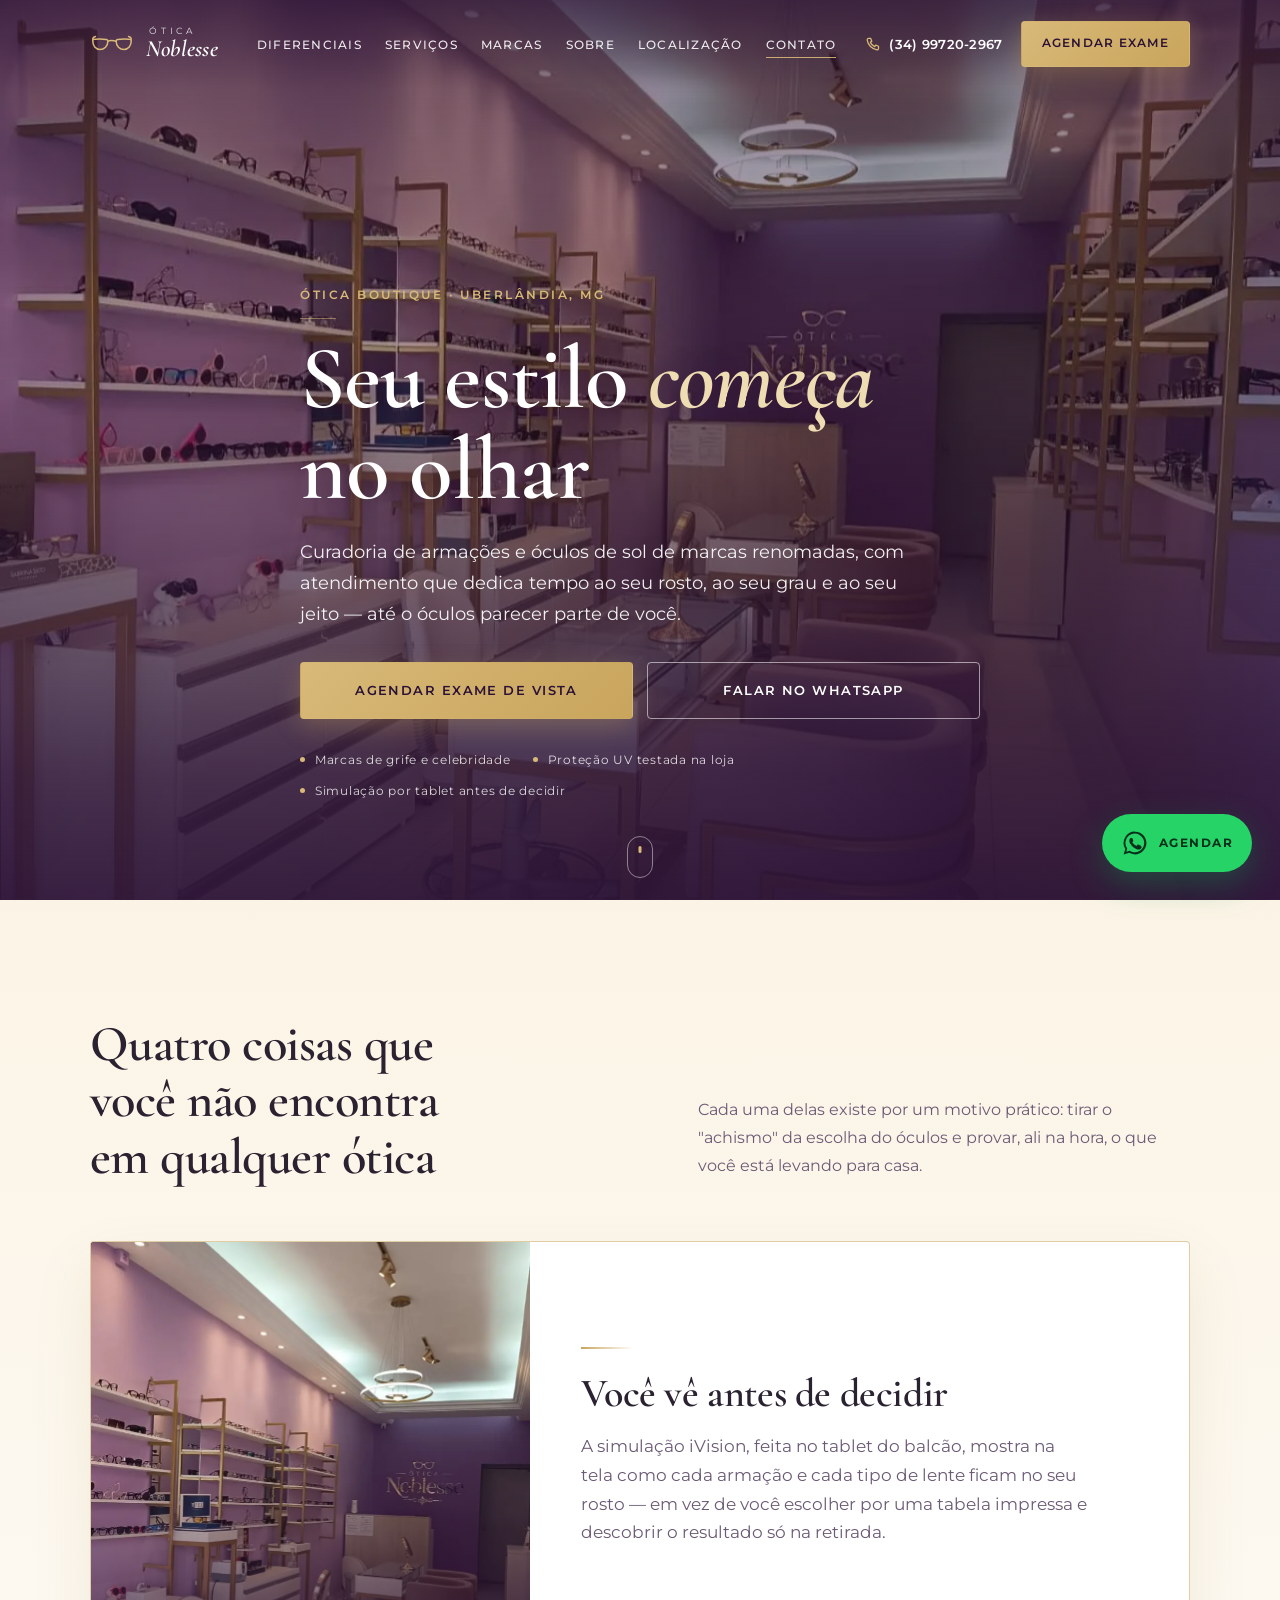
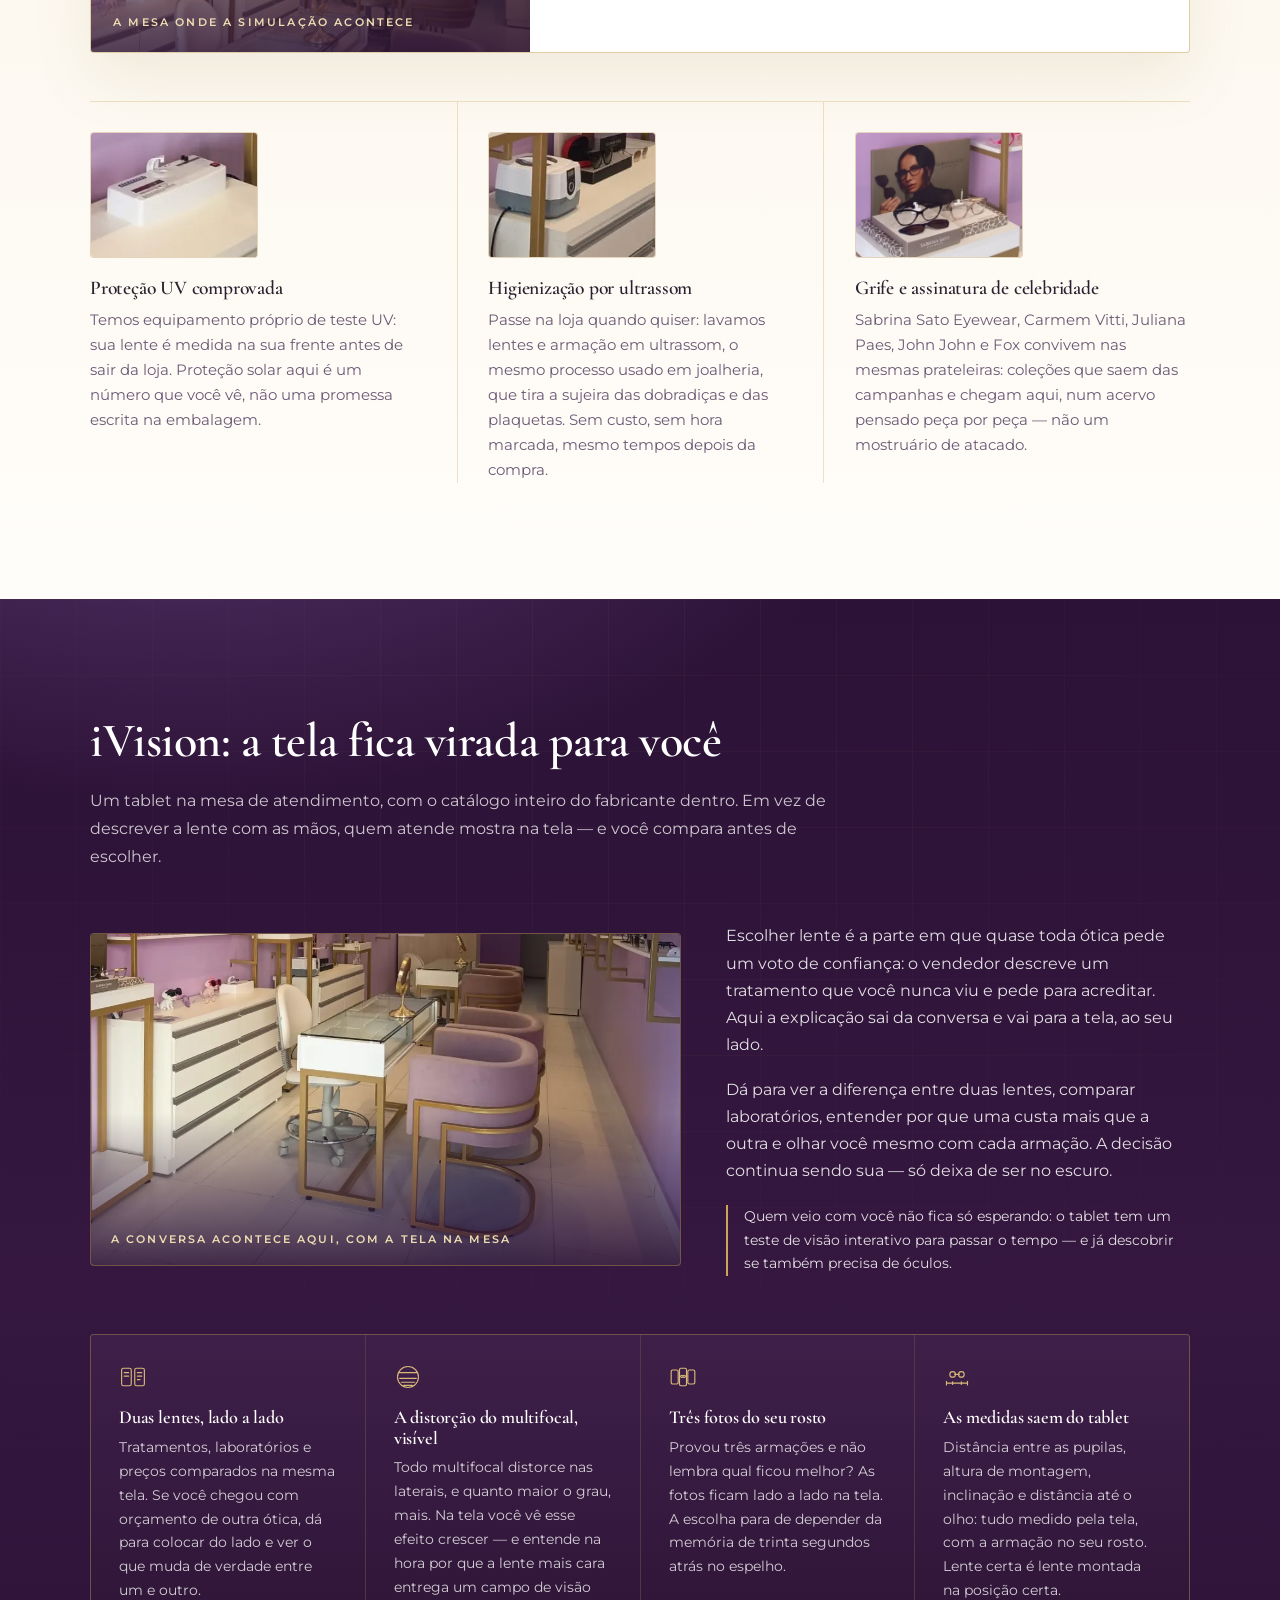
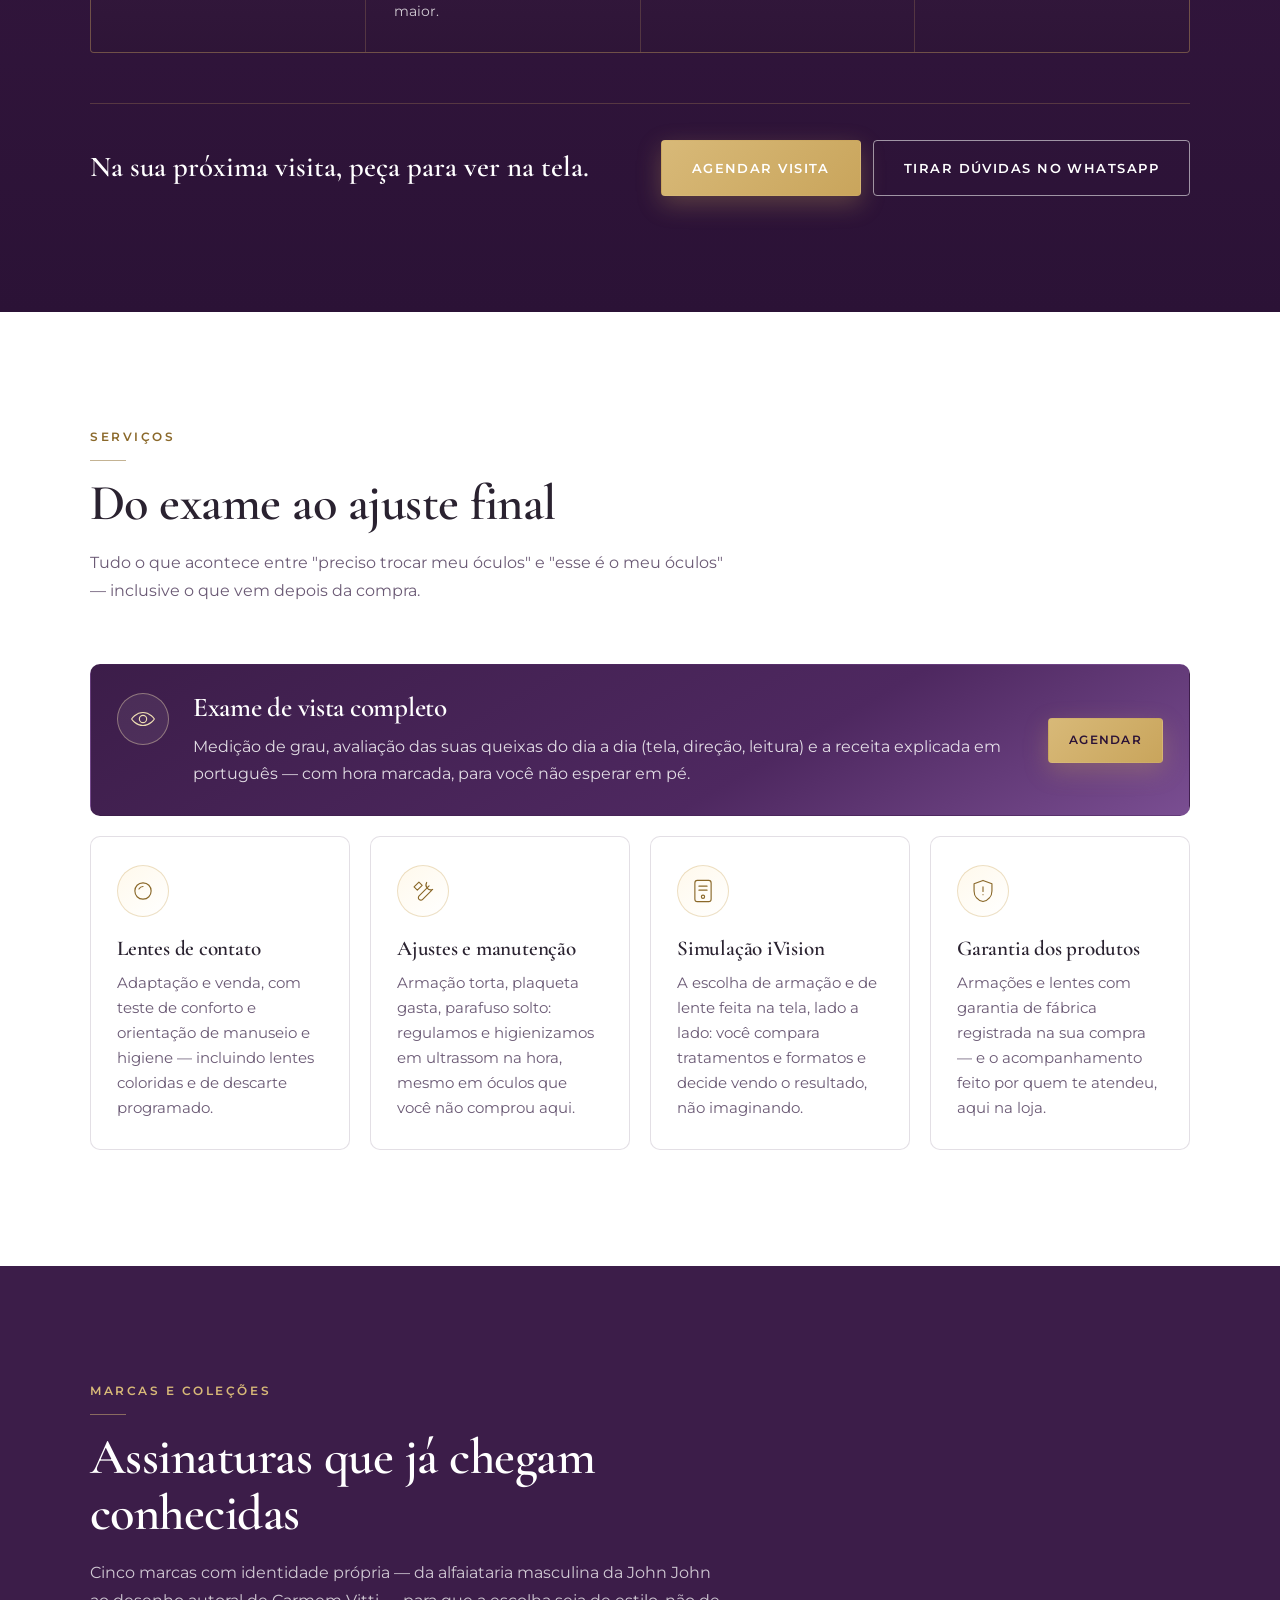
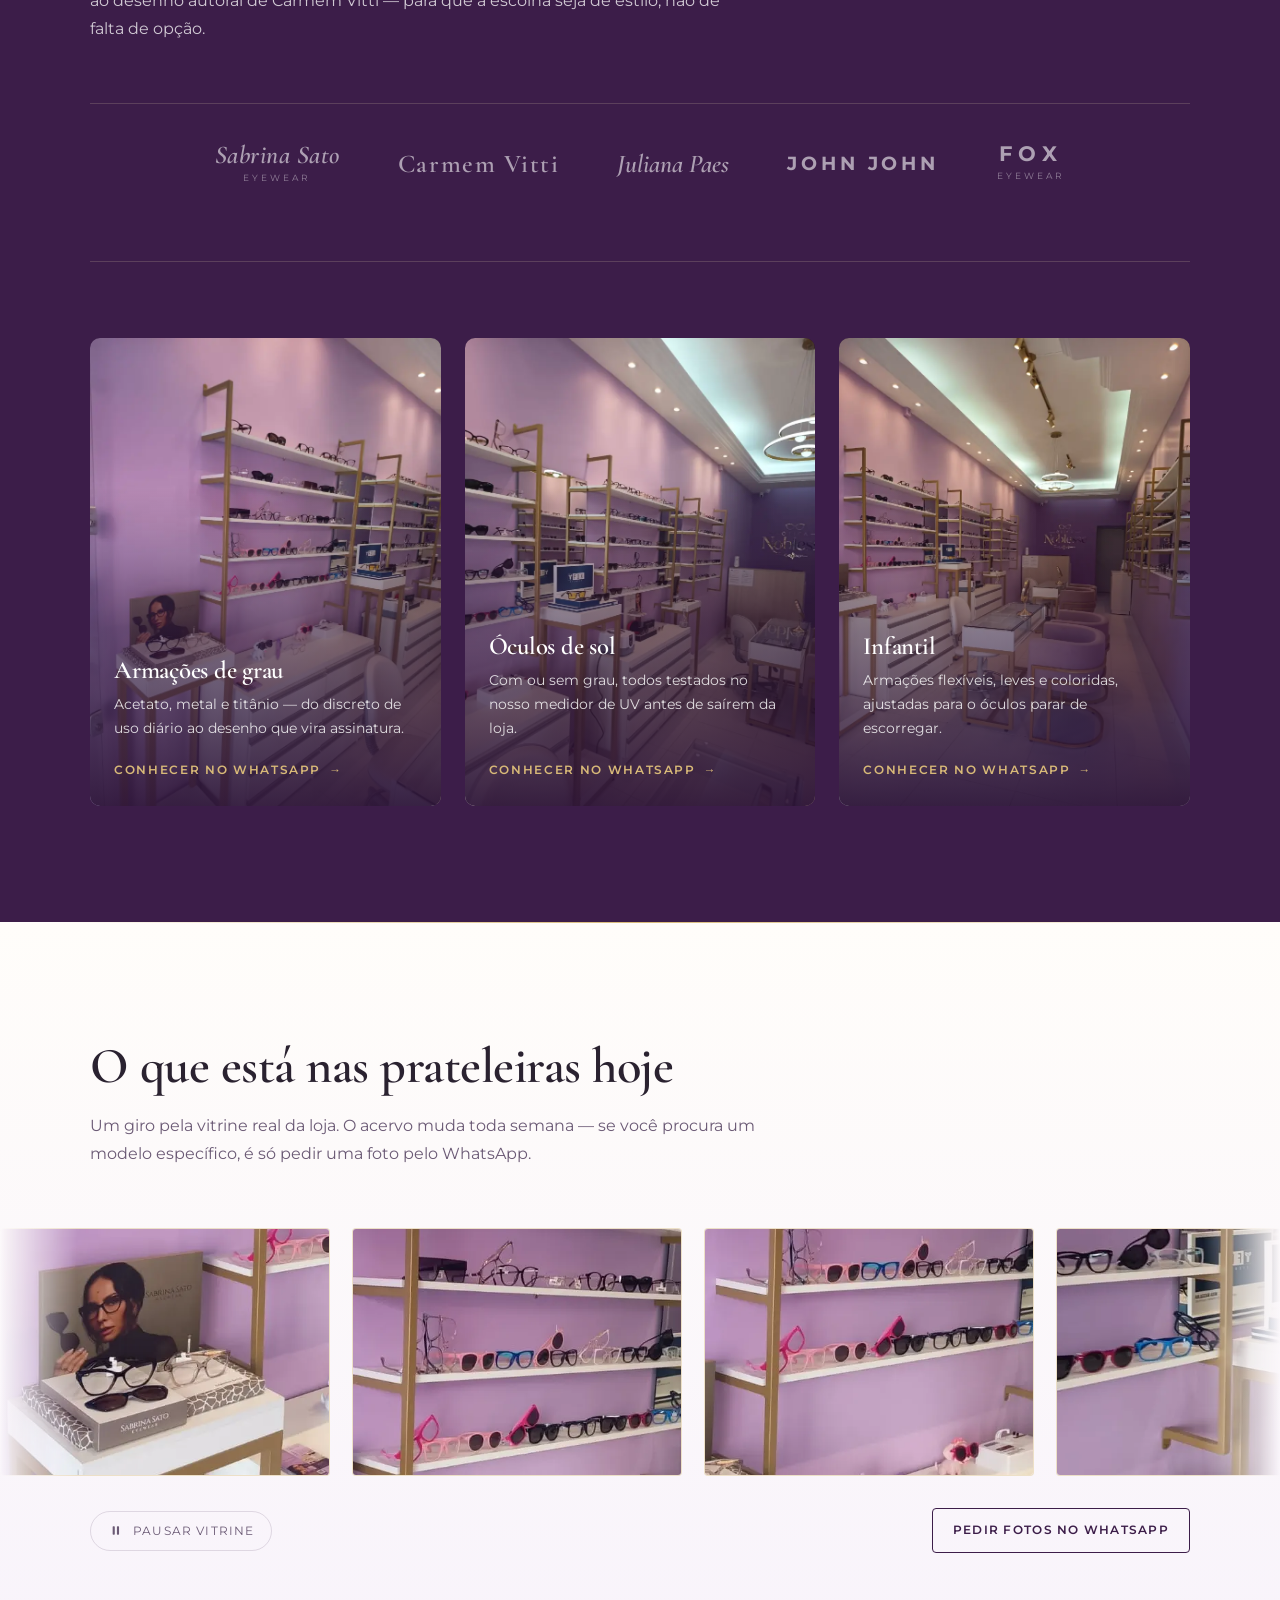
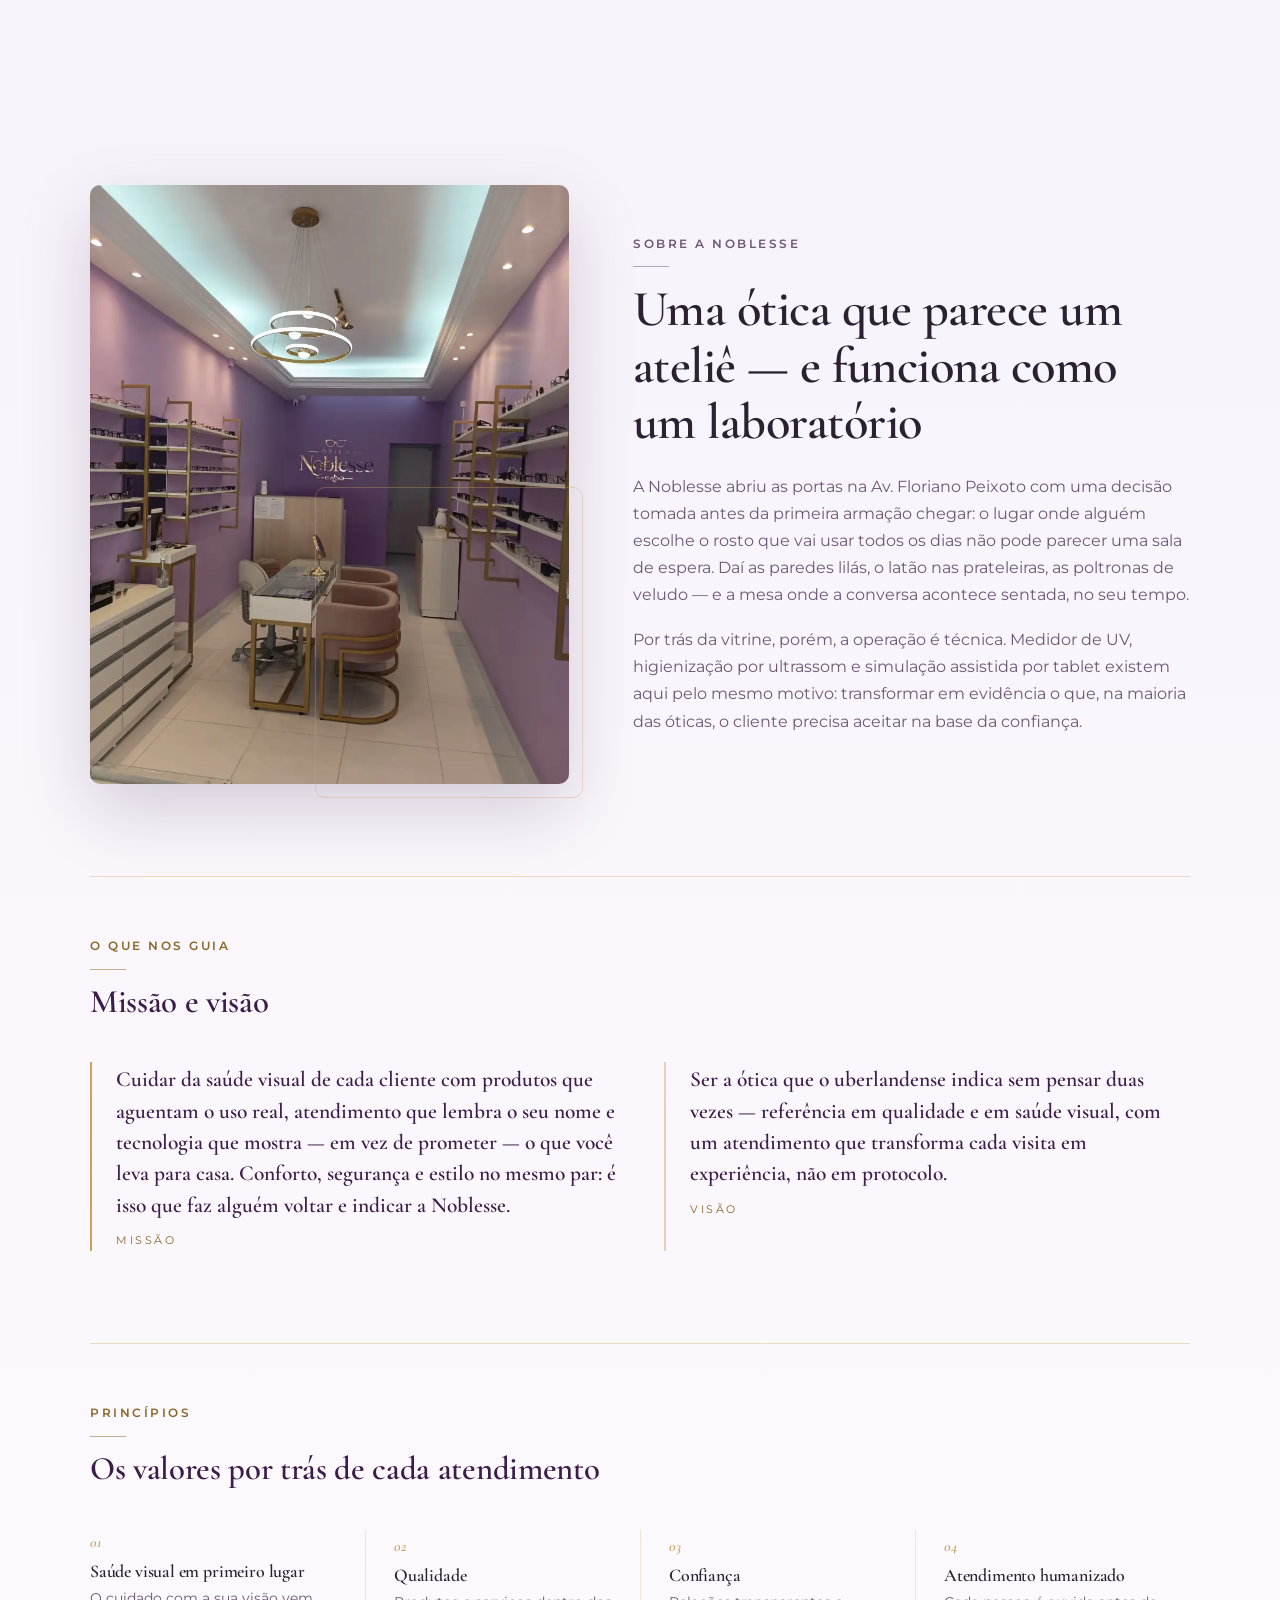
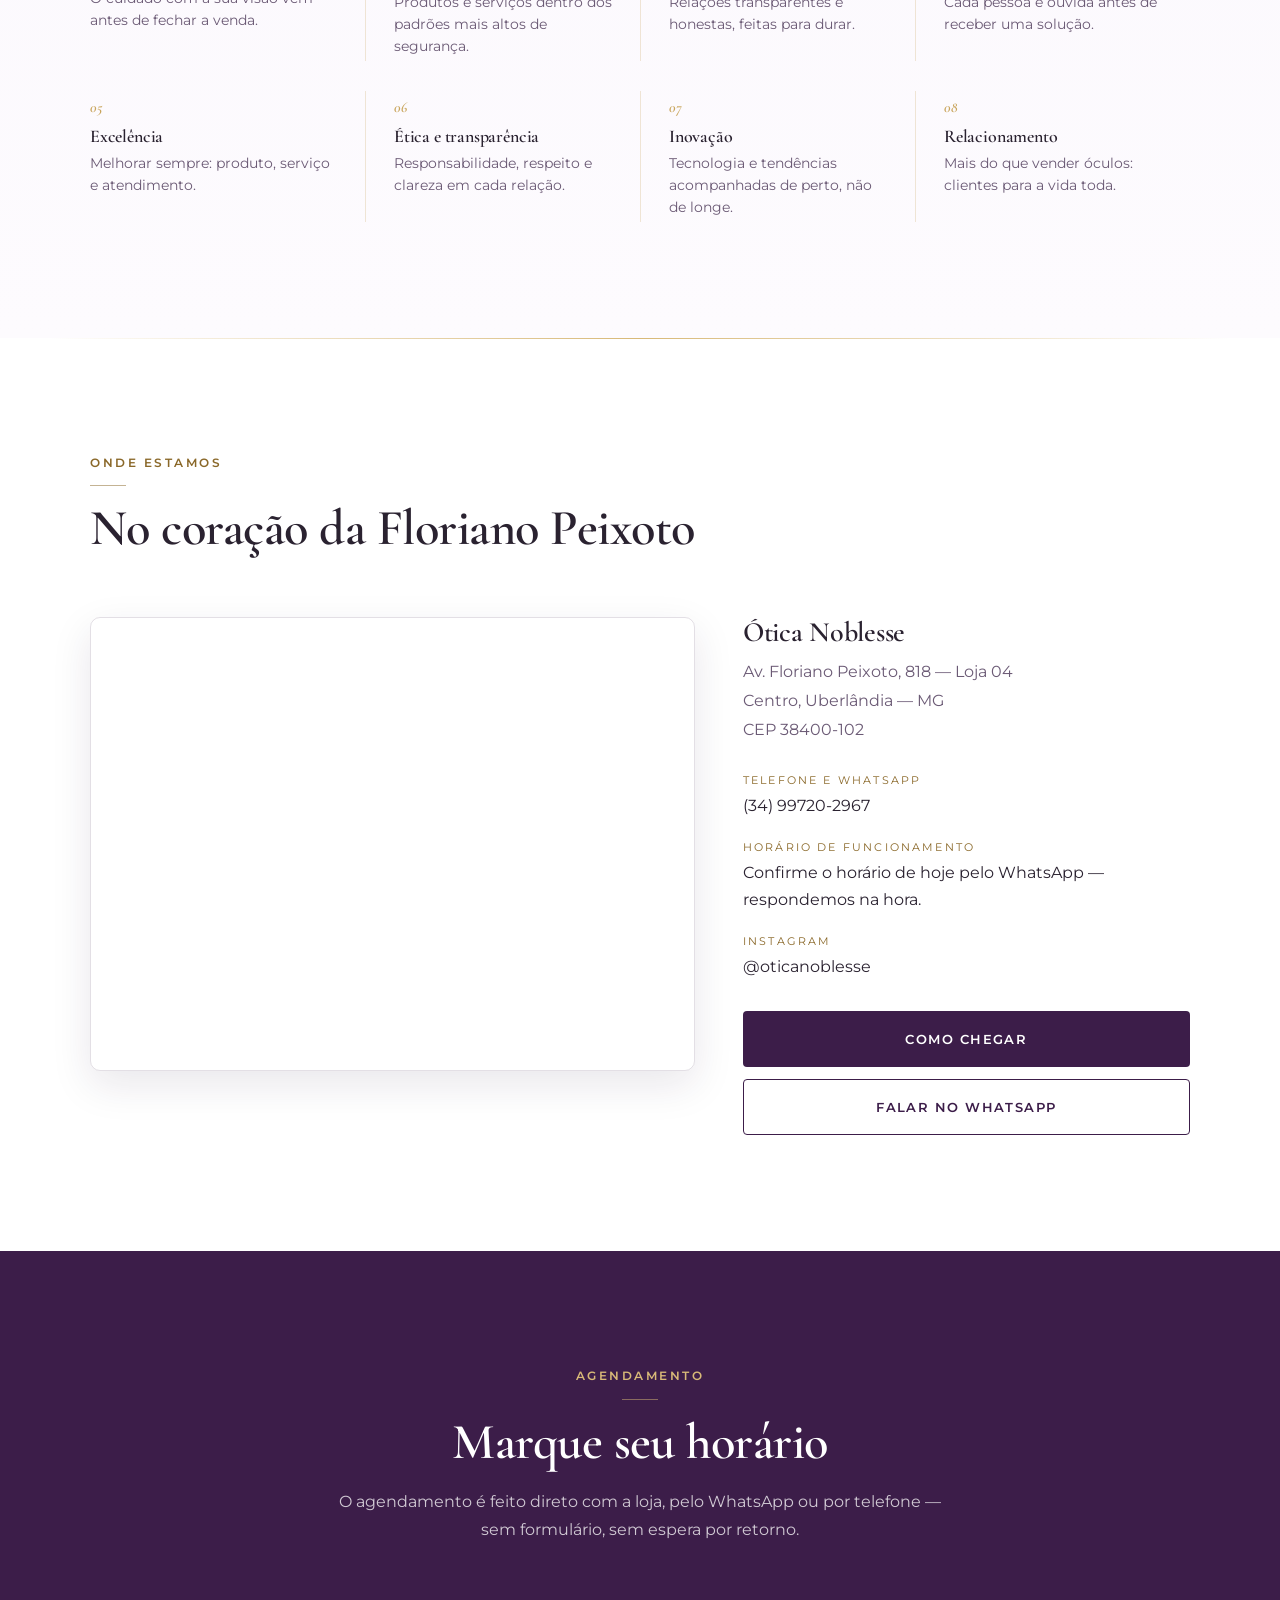
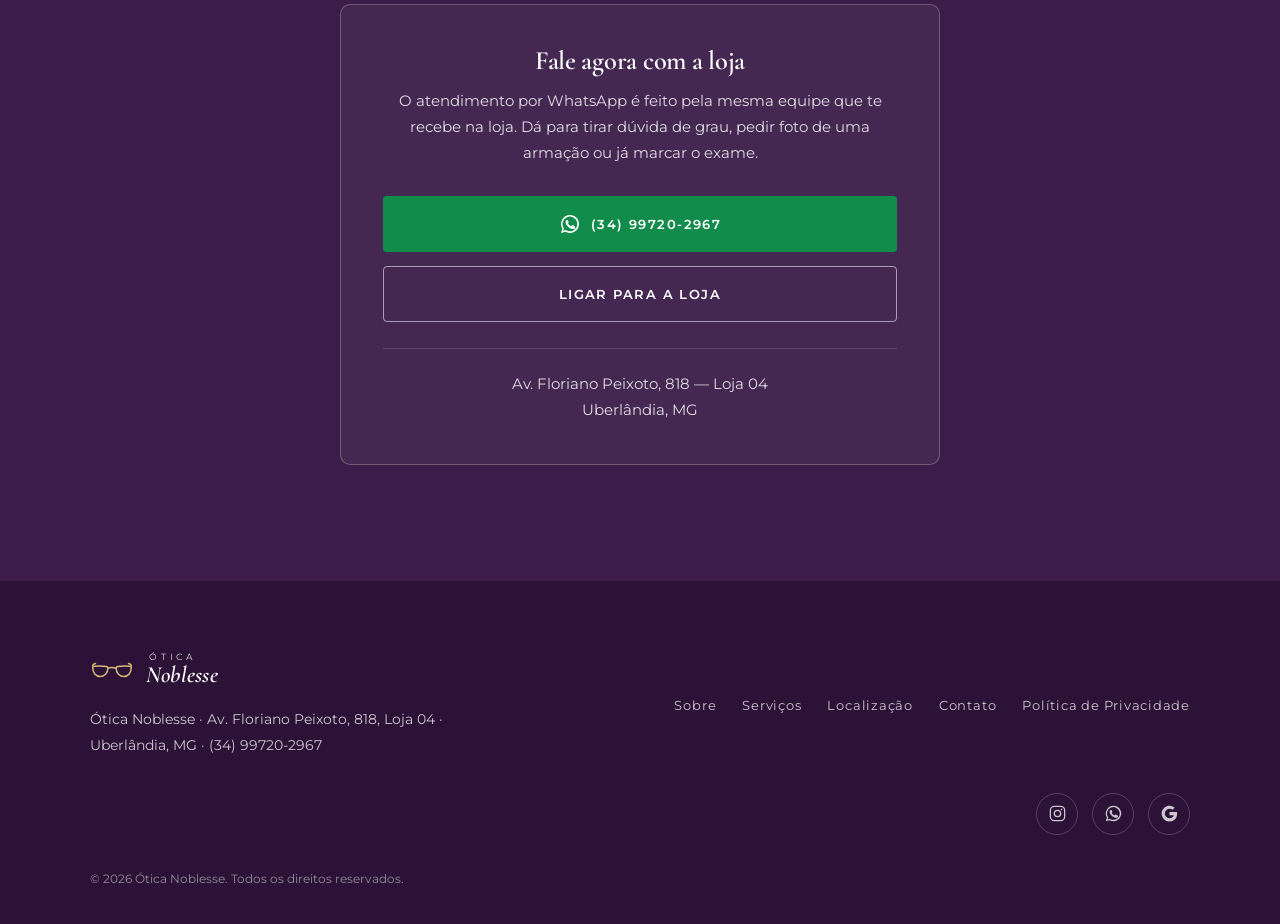
==== commit e146aa57: "Add files via upload" ====
--- a/index.html
+++ b/index.html
@@ -28,18 +28,13 @@
        verificável (o espaço, os equipamentos, as marcas). Se houver data de
        fundação, nome dos sócios ou uma história de origem, mande que eu ajusto.
     5. ESTACIONAMENTO — não incluído por falta de informação confirmada.
-    6. IMAGEM/VÍDEO DA TORRE iVISION — a seção #ivision usa hoje uma foto do
-       salão como provisório (ela não mostra a torre). Instruções de troca, e de
-       como colocar vídeo no lugar, no comentário acima daquela seção.
-    7. ATENÇÃO — CONFLITO DE TEXTO: as seções Diferenciais, Serviços, Sobre e a
-       linha de prova do hero ainda descrevem o iVision como "simulação no tablet
-       do balcão", versão anterior à informação de que se trata de uma torre
-       interativa com IA. Esses quatro trechos precisam ser reescritos para não
-       contradizerem a seção #ivision.
-    8. NATUREZA DO EVENTO DE 26/09 — é a ABERTURA da loja ou um evento de
+    6. IMAGEM/VÍDEO DO iVISION — a seção #ivision usa hoje uma foto do salão
+       como provisório (ela não mostra o tablet em uso). Instruções de troca, e
+       de como colocar vídeo no lugar, no comentário acima daquela seção.
+    7. NATUREZA DO EVENTO DE 26/09 — é a ABERTURA da loja ou um evento de
        inauguração de uma loja que já opera? A resposta muda a faixa do hero e o
        primeiro parágrafo de #sobre (comentários PENDENTE nos dois lugares).
-    9. DESTINO DO "VER CATÁLOGO" — o botão já está pronto e comentado no
+    8. DESTINO DO "VER CATÁLOGO" — o botão já está pronto e comentado no
        cabeçalho de #marcas, esperando a confirmação de para onde ele aponta.
   ============================================================================
 -->
@@ -86,20 +81,97 @@
 <link rel="preload" href="assets/fonts/cormorant-600.woff2" as="font" type="font/woff2" crossorigin>
 <link rel="preload" as="image" href="assets/img/hero-1200.webp"
       imagesrcset="assets/img/hero-760.webp 760w, assets/img/hero-1200.webp 1200w" imagesizes="100vw">
+<!-- O logo do intro e o do header são SVG + fonte, embutidos no HTML e no CSS:
+     não há imagem de logo para pré-carregar. -->
+
 <link rel="stylesheet" href="assets/css/styles.css">
 
-<!-- As animações de entrada só existem se o JS estiver de pé. O watchdog abaixo
-     devolve o conteúdo à tela caso o script principal não carregue ou quebre —
-     nenhum texto pode ficar invisível por causa de uma animação. -->
+<!-- ==========================================================================
+     DECISÕES QUE PRECISAM ACONTECER ANTES DA PRIMEIRA PINTURA
+
+     1. classe "js": as animações de entrada só escondem conteúdo se o script
+        estiver de pé. O watchdog de 3,5s devolve tudo à tela se ele falhar.
+
+     2. classe "com-intro" / "sem-intro": decide o overlay de abertura AQUI,
+        e não no main.js, porque o main.js roda depois da primeira pintura —
+        na segunda visita o hero apareceria por um instante antes de ser
+        coberto. Com a decisão no <head>, o overlay nem chega a ser pintado.
+
+     3. --intro-delay: atraso do Ken Burns do hero. Vai numa variável CSS, não
+        numa classe, porque a classe é removida quando o intro sai e trocar
+        animation-delay no meio faria a animação recomeçar.
+
+     4. Watchdog próprio do intro (2,5s): independente do main.js. Se o script
+        principal travar, o overlay sai do ar do mesmo jeito e o scroll é
+        destravado. Sem JS nenhum, o overlay nunca é exibido (o CSS só o
+        mostra sob .com-intro).
+     ========================================================================== -->
 <script>
-  document.documentElement.classList.add('js');
-  setTimeout(function () {
-    if (!window.__noblesseRevealReady) document.documentElement.classList.remove('js');
-  }, 3500);
+  (function () {
+    var raiz = document.documentElement;
+    raiz.classList.add('js');
+
+    var jaViu = false;
+    try { jaViu = sessionStorage.getItem('noblesseIntroVista') === '1'; } catch (e) { jaViu = false; }
+    var menosMovimento = window.matchMedia('(prefers-reduced-motion: reduce)').matches;
+    var comIntro = !jaViu && !menosMovimento;
+
+    raiz.classList.add(comIntro ? 'com-intro' : 'sem-intro');
+    // 2,4s = momento em que o overlay começa a sair; o Ken Burns entra junto
+    raiz.style.setProperty('--intro-delay', comIntro ? '2.4s' : '0s');
+
+    setTimeout(function () {
+      if (!window.__noblesseRevealReady) raiz.classList.remove('js');
+    }, 3500);
+
+    setTimeout(function () {
+      if (!raiz.classList.contains('com-intro')) return;
+      raiz.classList.remove('com-intro');
+      raiz.classList.add('sem-intro');
+      var el = document.getElementById('intro');
+      if (el && el.parentNode) el.parentNode.removeChild(el);
+    }, 3200);   /* logo após os 3,0s da animação: destrava o scroll mesmo que
+                   o main.js nunca rode (ele normalmente resolve em 3,05s) */
+  })();
 </script>
 </head>
 <body>
 
+<!-- ========================================================================
+     INTRO DE MARCA — some sozinho em ~1,65s
+
+     Fica no HTML (e não é criado por JS) para ser pintado já no primeiro
+     quadro da primeira visita. Quando não deve aparecer — segunda visita da
+     sessão, "reduzir movimento" ligado ou JS desabilitado — o CSS o mantém em
+     display:none e o script remove o nó, sem pintura e sem deslocamento.
+
+     Decorativo: aria-hidden e nenhum elemento focável dentro, para não prender
+     o foco do teclado nem ser lido por leitor de tela.
+     ======================================================================== -->
+<div class="intro" id="intro" aria-hidden="true">
+  <!-- Assinatura tipográfica: o ícone é desenhado traço a traço e o nome entra
+       em seguida. É vetor + fonte, então fica nítido em qualquer tela e pesa
+       quase nada. A foto do logo na parede não serve aqui — ampliada, aparecem
+       o brilho estourado, a textura e a perspectiva da parede.
+       QUANDO CHEGAR O VETOR da logo (.svg), troque este <svg> por ele e
+       mantenha o pathLength="1" nos traços para a animação continuar. -->
+  <div class="intro-marca">
+    <svg class="intro-mark" viewBox="0 0 64 30" aria-hidden="true" focusable="false">
+      <g fill="none" stroke="currentColor" stroke-width="2.2" stroke-linecap="round" stroke-linejoin="round">
+        <path pathLength="1" d="M4 8c0-2.2 1.6-3.6 4-4"/>
+        <path pathLength="1" d="M60 8c0-2.2-1.6-3.6-4-4"/>
+        <path pathLength="1" d="M4 10c0 8 4.2 13 10.5 13S26 18 26 11c0-1.6-.6-2.4-2.2-2.7C21.4 7.8 17.6 7.6 14 7.6S6.6 7.8 6 8.3C4.6 8.7 4 9 4 10z"/>
+        <path pathLength="1" d="M60 10c0 8-4.2 13-10.5 13S38 18 38 11c0-1.6.6-2.4 2.2-2.7 2.4-.5 6.2-.7 9.8-.7s7.4.2 8 .7c1.4.4 2 .7 2 2z"/>
+        <path pathLength="1" d="M26 11c1.8-1.4 8.2-1.4 12 0"/>
+      </g>
+    </svg>
+    <span class="intro-texto">
+      <span class="intro-kicker">Ótica</span>
+      <span class="intro-nome">Noblesse</span>
+    </span>
+  </div>
+</div>
+
 <a class="skip-link" href="#conteudo">Pular para o conteúdo</a>
 
 <!-- ========================================================================
@@ -108,9 +180,11 @@
 <header class="site-header" id="site-header">
   <div class="shell header-inner">
 
+    <!-- Assinatura tipográfica (ícone em SVG + nome na fonte do site). Ela
+         funciona nos dois estados do header — transparente sobre o hero e
+         branco depois da rolagem —, o que uma foto não conseguiria.
+         Quando chegar o VETOR da logo, troque este <svg> por ele. -->
     <a class="logo" href="#topo" aria-label="Ótica Noblesse — início">
-      <!-- Ícone: releitura do óculos estilizado da logo real. Substituir pelo
-           vetor oficial quando ele chegar (manter o mesmo tamanho: 44x22). -->
       <svg class="logo-mark" viewBox="0 0 64 30" aria-hidden="true" focusable="false">
         <g fill="none" stroke="currentColor" stroke-width="2.2" stroke-linecap="round" stroke-linejoin="round">
           <path d="M4 8c0-2.2 1.6-3.6 4-4"/>
@@ -310,11 +384,23 @@
   </div>
 </section>
 
-<!-- ========================================================================
-     iVISION — pré-atendimento com IA (torre interativa na loja)
+<!-- Filete que se desenha ao entrar na tela. Altura zero: fica exatamente na
+     emenda entre as duas seções, sem criar faixa de fundo entre elas. -->
+<span class="divisor" aria-hidden="true"></span>
+
+<!-- ========================================================================
+     iVISION — o tablet usado pelo atendente durante a conversa
+
+     O conteúdo desta seção segue a documentação do fornecedor: é um tablet de
+     balcão operado por quem atende, com o catálogo do fabricante, comparação
+     de lentes e laboratórios, simulação da distorção do multifocal, comparação
+     de fotos da armação no rosto, teste de visão para o acompanhante e
+     pupilômetro digital. NÃO é uma torre autônoma e não faz leitura de rosto,
+     rastreamento ocular nem mapa de calor — se algum texto voltar a afirmar
+     isso, está errado.
 
      PENDENTE (mídia): a moldura 16:9 usa hoje uma foto do salão da loja, como
-     provisório honesto — ela NÃO mostra a torre. Quando houver material real:
+     provisório honesto — ela NÃO mostra o tablet em uso. Quando houver material real:
 
        • FOTO: gere um WebP 16:9 (1100px de largura) e troque o <img>.
        • VÍDEO: substitua a <figure> inteira por
@@ -330,11 +416,11 @@
   <div class="shell">
 
     <header class="tech-head">
-      <h2 class="section-title reveal">iVision: seu atendimento começa antes de você sentar</h2>
+      <h2 class="section-title reveal">iVision: a tela fica virada para você</h2>
       <p class="section-lead reveal">
-        Uma torre interativa com inteligência artificial faz um pré-atendimento
-        óptico enquanto você espera — e o especialista já recebe você sabendo como
-        os seus olhos trabalham no dia a dia.
+        Um tablet na mesa de atendimento, com o catálogo inteiro do fabricante
+        dentro. Em vez de descrever a lente com as mãos, quem atende mostra na
+        tela — e você compara antes de escolher.
       </p>
     </header>
 
@@ -342,23 +428,25 @@
       <figure class="tech-media reveal">
         <img src="assets/img/ivision-ambiente-1100.webp" width="1100" height="619"
              loading="lazy" decoding="async"
-             alt="Salão de atendimento da Ótica Noblesse, onde fica disponível a torre iVision.">
-        <figcaption>A experiência acontece na loja</figcaption>
+             alt="Mesa de atendimento da Ótica Noblesse, onde o tablet iVision é usado durante a conversa.">
+        <figcaption>A conversa acontece aqui, com a tela na mesa</figcaption>
       </figure>
 
       <div class="tech-text">
         <p class="reveal">
-          Antes da conversa com o especialista, você passa alguns minutos na torre.
-          A inteligência artificial acompanha como a sua visão se comporta em
-          situações comuns e organiza tudo em um relatório.
+          Escolher lente é a parte em que quase toda ótica pede um voto de
+          confiança: o vendedor descreve um tratamento que você nunca viu e
+          pede para acreditar. Aqui a explicação sai da conversa e vai para a
+          tela, ao seu lado.
         </p>
         <p class="reveal">
-          Quando você senta, esse relatório já está na mesa. A indicação de lentes
-          parte do seu uso real — não de um questionário genérico nem do
-          palpite de quem está atendendo.
+          Dá para ver a diferença entre duas lentes, comparar laboratórios,
+          entender por que uma custa mais que a outra e olhar você mesmo com cada
+          armação. A decisão continua sendo sua — só deixa de ser no escuro.
         </p>
         <p class="tech-note reveal">
-          Sem custo e sem compromisso de compra: faz parte do atendimento da casa.
+          Quem veio com você não fica só esperando: o tablet tem um teste de visão
+          interativo para passar o tempo — e já descobrir se também precisa de óculos.
         </p>
       </div>
     </div>
@@ -367,55 +455,60 @@
 
       <li class="tech-card reveal">
         <span class="tech-icon" aria-hidden="true">
-          <!-- rosto entre marcadores de leitura: visagismo -->
-          <svg viewBox="0 0 32 32"><g fill="none" stroke="currentColor" stroke-width="1.3" stroke-linecap="round" stroke-linejoin="round"><path d="M4 10V6a2 2 0 0 1 2-2h4M28 10V6a2 2 0 0 0-2-2h-4M4 22v4a2 2 0 0 0 2 2h4M28 22v4a2 2 0 0 1-2 2h-4"/><ellipse cx="16" cy="15.5" rx="6" ry="7.5"/><path d="M13.6 14.2h.01M18.4 14.2h.01M13.8 19c1.3 1.1 3.1 1.1 4.4 0"/></g></svg>
+          <!-- dois painéis lado a lado: comparação -->
+          <svg viewBox="0 0 32 32"><g fill="none" stroke="currentColor" stroke-width="1.3" stroke-linecap="round" stroke-linejoin="round"><rect x="3" y="6" width="11" height="20" rx="2"/><rect x="18" y="6" width="11" height="20" rx="2"/><path d="M6 11h5M6 15h5M21 11h5M21 15h5M21 19h3"/></g></svg>
         </span>
         <div>
-          <h3>Visagismo digital</h3>
+          <h3>Duas lentes, lado a lado</h3>
           <p>
-            A IA lê o formato do seu rosto e aponta os estilos de armação que
-            conversam com ele. Você começa a escolha por um caminho, em vez de
-            provar modelo por modelo no escuro.
+            Tratamentos, laboratórios e preços comparados na mesma tela. Se você
+            chegou com orçamento de outra ótica, dá para colocar do lado e ver o
+            que muda de verdade entre um e outro.
           </p>
         </div>
       </li>
 
       <li class="tech-card reveal">
         <span class="tech-icon" aria-hidden="true">
-          <svg viewBox="0 0 32 32"><g fill="none" stroke="currentColor" stroke-width="1.3" stroke-linecap="round" stroke-linejoin="round"><path d="M2 16s5-7.5 14-7.5S30 16 30 16s-5 7.5-14 7.5S2 16 2 16Z"/><circle cx="16" cy="16" r="4"/><path d="M16 6V3M16 29v-3M6 8 4 6M26 8l2-2"/></g></svg>
+          <!-- lente com as faixas se fechando: distorção do multifocal -->
+          <svg viewBox="0 0 32 32"><g fill="none" stroke="currentColor" stroke-width="1.3" stroke-linecap="round" stroke-linejoin="round"><circle cx="16" cy="16" r="12"/><path d="M5.5 11h21"/><path d="M6.5 17.5h19"/><path d="M8.5 22h15"/><path d="M11 25.5h10"/></g></svg>
         </span>
         <div>
-          <h3>Mapeamento visual</h3>
+          <h3>A distorção do multifocal, visível</h3>
           <p>
-            A torre recria situações reais — dirigindo, em casa, na rua — e
-            acompanha o movimento dos seus olhos e do pescoço em cada uma delas.
+            Todo multifocal distorce nas laterais, e quanto maior o grau, mais.
+            Na tela você vê esse efeito crescer — e entende na hora por que a
+            lente mais cara entrega um campo de visão maior.
           </p>
         </div>
       </li>
 
       <li class="tech-card reveal">
         <span class="tech-icon" aria-hidden="true">
-          <svg viewBox="0 0 32 32"><g fill="none" stroke="currentColor" stroke-width="1.3" stroke-linecap="round" stroke-linejoin="round"><rect x="3" y="5" width="26" height="22" rx="2.5"/><path d="M3 11h26M9 5v22"/><path d="M14 15h4v4h-4zM20 15h4v4h-4zM14 21h4v2h-4z"/></g></svg>
+          <!-- três fotos do rosto com armação -->
+          <svg viewBox="0 0 32 32"><g fill="none" stroke="currentColor" stroke-width="1.3" stroke-linecap="round" stroke-linejoin="round"><rect x="2.5" y="8" width="8" height="16" rx="1.6"/><rect x="12" y="6" width="8" height="20" rx="1.6"/><rect x="21.5" y="8" width="8" height="16" rx="1.6"/><path d="M13.6 14.5c.6-.7 1.6-.7 2.2 0s.2 2-1.1 2-1.7-1.3-1.1-2ZM16.2 14.5c.6-.7 1.6-.7 2.2 0s.2 2-1.1 2-1.7-1.3-1.1-2Z"/></g></svg>
         </span>
         <div>
-          <h3>Análise comportamental</h3>
+          <h3>Três fotos do seu rosto</h3>
           <p>
-            O resultado vira um mapa de calor do uso da sua visão na rotina, que
-            aponta quais lentes, tratamentos e tecnologias fazem sentido para você.
+            Provou três armações e não lembra qual ficou melhor? As fotos ficam
+            lado a lado na tela. A escolha para de depender da memória de trinta
+            segundos atrás no espelho.
           </p>
         </div>
       </li>
 
       <li class="tech-card reveal">
         <span class="tech-icon" aria-hidden="true">
-          <!-- relatório com recomendação confirmada -->
-          <svg viewBox="0 0 32 32"><g fill="none" stroke="currentColor" stroke-width="1.3" stroke-linecap="round" stroke-linejoin="round"><path d="M24 15V8l-5-5H8a1.6 1.6 0 0 0-1.6 1.6v22.8A1.6 1.6 0 0 0 8 29h8"/><path d="M19 3v5h5M11 12h7M11 17h5"/><circle cx="23" cy="23" r="6"/><path d="m20.5 23 1.8 1.8 3.4-3.6"/></g></svg>
+          <!-- medição das pupilas: pupilômetro digital -->
+          <svg viewBox="0 0 32 32"><g fill="none" stroke="currentColor" stroke-width="1.3" stroke-linecap="round" stroke-linejoin="round"><circle cx="11" cy="13" r="3.2"/><circle cx="21" cy="13" r="3.2"/><path d="M4 23h24M4 21v4M28 21v4M11 21.5v3M21 21.5v3"/><path d="M13.5 13h5"/></g></svg>
         </span>
         <div>
-          <h3>Recomendação sem achismo</h3>
+          <h3>As medidas saem do tablet</h3>
           <p>
-            O especialista da Noblesse parte desse relatório para indicar a lente —
-            a mesma lógica do nosso teste de UV: mostrar, em vez de prometer.
+            Distância entre as pupilas, altura de montagem, inclinação e distância
+            até o olho: tudo medido pela tela, com a armação no seu rosto. Lente
+            certa é lente montada na posição certa.
           </p>
         </div>
       </li>
@@ -423,7 +516,7 @@
     </ul>
 
     <div class="tech-cta reveal">
-      <p>Experimente o iVision na sua próxima visita.</p>
+      <p>Na sua próxima visita, peça para ver na tela.</p>
       <div class="tech-cta-actions">
         <a class="btn btn-gold" href="#contato" data-track="agendar-ivision">Agendar visita</a>
         <a class="btn btn-ghost" href="https://wa.me/5534997202967?text=Ol%C3%A1!%20Vim%20pelo%20site%20e%20quero%20conhecer%20o%20iVision." target="_blank" rel="noopener">
@@ -434,6 +527,8 @@
 
   </div>
 </section>
+
+<span class="divisor" aria-hidden="true"></span>
 
 <!-- ========================================================================
      SERVIÇOS
@@ -516,6 +611,8 @@
   </div>
 </section>
 
+<span class="divisor" aria-hidden="true"></span>
+
 <!-- ========================================================================
      MARCAS E COLEÇÕES
      ======================================================================== -->
@@ -627,6 +724,8 @@
     </div>
   </div>
 </section>
+
+<span class="divisor" aria-hidden="true"></span>
 
 <!-- ========================================================================
      VITRINE — esteira contínua de fotos das armações
@@ -900,6 +999,8 @@
   </div>
 </section>
 
+<span class="divisor" aria-hidden="true"></span>
+
 <!-- ========================================================================
      LOCALIZAÇÃO
      ======================================================================== -->
--- a/assets/css/styles.css
+++ b/assets/css/styles.css
@@ -132,10 +132,82 @@
    no <html>): sem JS — ou se o script quebrar — o conteúdo aparece normalmente. */
 .js .reveal{opacity:0;transform:translateY(18px);transition:opacity .7s ease,transform .7s cubic-bezier(.2,.7,.3,1);}
 .js .reveal.is-visible{opacity:1;transform:none;}
+/* Divisor dourado entre seções: altura zero, então não abre faixa de fundo na
+   emenda. Sem JS o filete já nasce desenhado (a regra de escala só vale sob
+   .js), seguindo a mesma filosofia do .reveal. */
+.divisor{display:block;height:0;position:relative;}
+.divisor::before{
+  content:"";position:absolute;top:0;left:0;right:0;
+  margin-inline:auto;width:calc(100% - var(--gutter) * 2);max-width:var(--shell);
+  height:1px;background:linear-gradient(90deg,transparent,var(--gold-400),transparent);
+}
+.js .divisor::before{
+  transform:scaleX(0);transform-origin:center;
+  transition:transform 1s cubic-bezier(.2,.7,.3,1);
+}
+.js .divisor.is-visible::before{transform:scaleX(1);}
+
 @media (prefers-reduced-motion:reduce){
   html{scroll-behavior:auto;}
   .js .reveal{opacity:1;transform:none;transition:none;}
+  .js .divisor::before{transform:scaleX(1);transition:none;}
+  /* As demais anulações de animação ficam no fim do arquivo (seção 17):
+     precisam vir DEPOIS das regras que sobrescrevem, senão perdem na cascata. */
   *,*::before,*::after{animation-duration:.001ms !important;transition-duration:.001ms !important;}
+}
+
+/* -------------------------------------------------- 2b. INTRO DE MARCA
+   Linha do tempo (total 3,0s, tudo em CSS — não espera o main.js):
+     0,00s  ícone se desenha traço a traço (1,1s, ease-out)
+     0,85s  nome entra com fade + subida (0,7s) — 250ms antes do traço acabar
+     1,55s  deriva lenta do conjunto até a saída, para não ficar congelado
+     2,40s  overlay faz fade-out (0,6s) — é quando o Ken Burns do hero começa
+     3,00s  fim: visibility:hidden + pointer-events:none pelo fill "forwards",
+            então mesmo que o JS não remova o nó, ele para de bloquear a página
+   Só aparece sob .com-intro, classe decidida no <head>: sem JS, sem primeira
+   visita ou com "reduzir movimento", o overlay nunca é pintado. */
+.intro{display:none;}
+.com-intro{overflow:hidden;}
+.com-intro body{overflow:hidden;}
+.com-intro .intro{
+  display:grid;place-items:center;
+  position:fixed;inset:0;z-index:300;
+  /* brilho ameixa atrás da placa, para ela não flutuar num fundo chapado */
+  background:
+    radial-gradient(ellipse 70% 55% at 50% 46%, #4E2860 0%, #35173F 55%, var(--plum-900) 100%);
+  animation:intro-sai .6s ease 2.4s forwards;
+}
+@keyframes intro-sai{
+  to{opacity:0;visibility:hidden;pointer-events:none;}
+}
+/* O conjunto respira devagar durante todo o intro, para não congelar entre o
+   fim da escrita do nome e a saída do overlay. */
+.intro-marca{
+  display:flex;flex-direction:column;align-items:center;gap:16px;
+  animation:intro-deriva 2.4s ease-out both;
+}
+@keyframes intro-deriva{ from{transform:scale(1);} to{transform:scale(1.025);} }
+
+/* O ícone é desenhado traço a traço; pathLength="1" no SVG faz todos os
+   traços andarem no mesmo ritmo, independentemente do comprimento real. */
+.intro-mark{width:clamp(96px,20vw,152px);height:auto;color:var(--gold-400);}
+.intro-mark path{
+  stroke-dasharray:1;stroke-dashoffset:1;
+  animation:intro-traco 1.1s ease-out forwards;
+}
+@keyframes intro-traco{ to{stroke-dashoffset:0;} }
+
+/* O nome entra 250ms antes do traço terminar, para os dois se emendarem. */
+.intro-texto{
+  display:flex;flex-direction:column;align-items:center;line-height:1;color:var(--white);
+  opacity:0;transform:translateY(8px);
+  animation:intro-texto .7s ease-out .85s forwards;
+}
+@keyframes intro-texto{ to{opacity:1;transform:translateY(0);} }
+.intro-kicker{font-size:.66rem;letter-spacing:.42em;text-transform:uppercase;opacity:.85;padding-left:5px;}
+.intro-nome{
+  font-family:var(--font-display);font-style:italic;font-weight:600;
+  font-size:clamp(2.1rem,6.5vw,3.1rem);margin-top:7px;
 }
 
 /* ----------------------------------------------------------- 3. COMPONENTES */
@@ -152,10 +224,28 @@
 .btn-block{width:100%;}
 
 .btn-gold{
+  position:relative;overflow:hidden;
   background:linear-gradient(135deg,var(--gold-400),var(--gold-500));
   color:var(--plum-900);box-shadow:0 8px 24px rgba(201,165,92,.30);
 }
 .btn-gold:hover{background:linear-gradient(135deg,var(--gold-200),var(--gold-400));box-shadow:0 12px 30px rgba(201,165,92,.42);}
+/* brilho diagonal que atravessa o botão uma vez por hover/foco — sem loop */
+.btn-gold::after{
+  content:"";position:absolute;inset:0;pointer-events:none;
+  background:linear-gradient(105deg,
+    transparent 32%,
+    rgba(238,221,178,.55) 44%,
+    rgba(255,255,255,.75) 50%,
+    rgba(238,221,178,.55) 56%,
+    transparent 68%);
+  transform:translateX(-130%);
+}
+.btn-gold:hover::after,
+.btn-gold:focus-visible::after{animation:btn-brilho .56s ease-out;}
+@keyframes btn-brilho{
+  from{transform:translateX(-130%);}
+  to{transform:translateX(130%);}
+}
 
 .btn-ghost{border-color:rgba(255,255,255,.55);color:var(--white);}
 .btn-ghost:hover{background:rgba(255,255,255,.12);border-color:var(--white);}
@@ -195,6 +285,9 @@
 .site-header.is-scrolled{background:rgba(255,255,255,.97);box-shadow:0 1px 0 var(--line),0 10px 30px rgba(43,18,54,.07);}
 .site-header.is-scrolled::before{opacity:0;}
 
+/* Assinatura tipográfica: ícone em SVG + nome na fonte do site. Muda de cor
+   junto com o header (dourado claro sobre o hero, dourado escuro no branco),
+   o que uma imagem não faria. */
 .logo{display:inline-flex;align-items:center;gap:12px;color:var(--white);transition:color var(--tr);}
 .logo-mark{width:44px;height:22px;color:var(--gold-400);flex:none;}
 .logo-text{display:flex;flex-direction:column;line-height:1;}
@@ -272,8 +365,19 @@
   padding-bottom:clamp(64px,11vh,120px);
   color:var(--white);overflow:hidden;
 }
-.hero-media{position:absolute;inset:0;z-index:-2;}
+.hero-media{position:absolute;inset:0;z-index:-2;overflow:hidden;}
 .hero-media img{width:100%;height:100%;object-fit:cover;object-position:50% 46%;}
+/* Ken Burns: começa quando o overlay termina de sumir. O atraso vem da
+   variável --intro-delay, definida no <head> (1,2s na primeira visita, 0s nas
+   demais) — se fosse por classe, removê-la no fim do intro reiniciaria a
+   animação no meio. "both" mantém o zoom inicial durante a espera. */
+/* sem will-change: a animação de transform já é composta na GPU, e manter a
+   camada promovida depois que ela acaba só gasta memória no celular */
+.hero-media img{animation:hero-kenburns 9s ease-out var(--intro-delay, 0s) both;}
+@keyframes hero-kenburns{
+  from{transform:scale(1.06);}
+  to{transform:scale(1);}
+}
 .hero::after{
   content:"";position:absolute;inset:0;z-index:-1;
   background:
@@ -860,6 +964,20 @@
 .legal-back a{text-decoration:none;}
 .legal-page .footer-inner{grid-template-columns:1fr;justify-items:center;text-align:center;}
 
+/* ------------------------------ 17. REDUZIR MOVIMENTO (anulações finais)
+   Fica no fim de propósito: estas regras precisam vencer as animações
+   declaradas lá em cima, e com a mesma especificidade quem vem depois ganha.
+   O bloco do começo do arquivo cuida de .reveal e .divisor; aqui ficam as
+   animações introduzidas depois deles. */
+@media (prefers-reduced-motion:reduce){
+  .intro{display:none !important;}
+  .com-intro{overflow:visible;}
+  .com-intro body{overflow:visible;}
+  .hero-media img{animation:none;transform:none;}
+  .btn-gold::after{display:none;}
+  .vitrine-trilho{animation:none;}
+}
+
 /* ------------------------------------------------------ 16. IMPRESSÃO */
 @media print{
   .site-header,.whats-float,.hero-scroll,.testimonials-nav{display:none !important;}
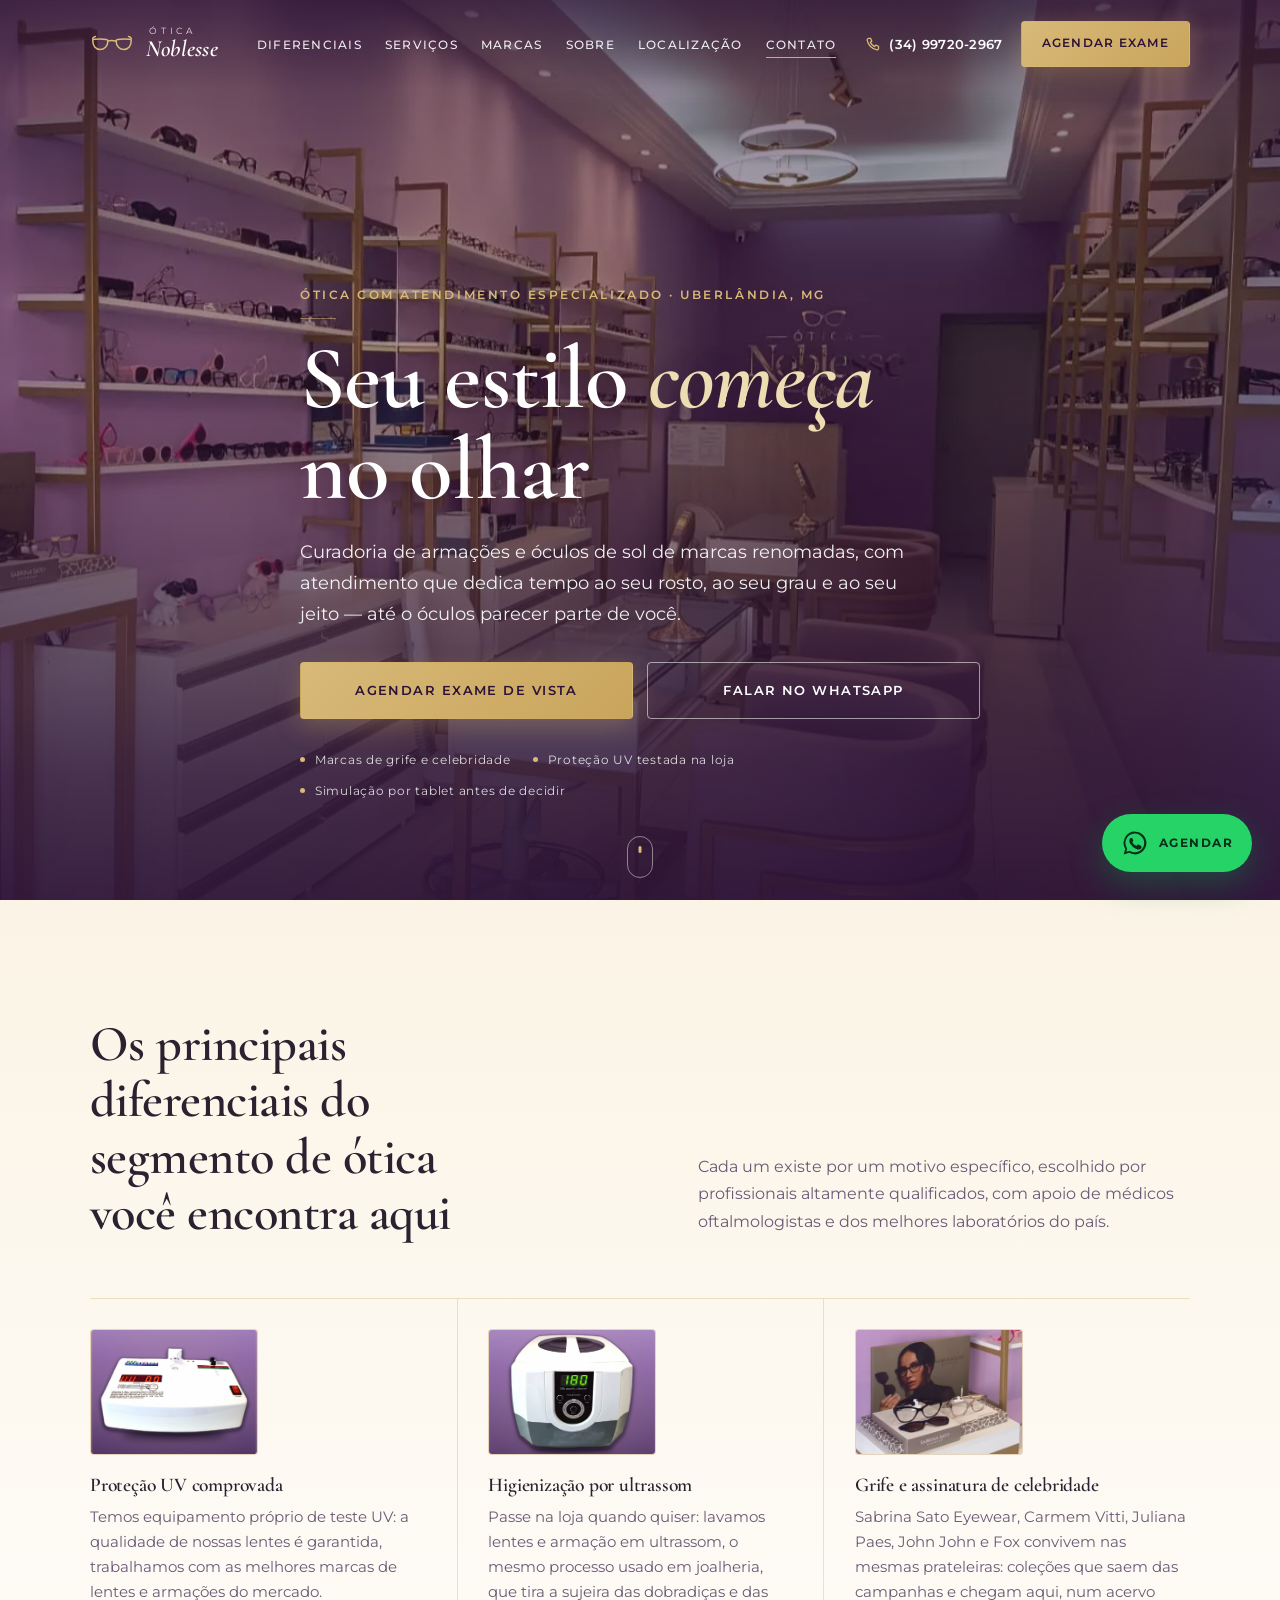
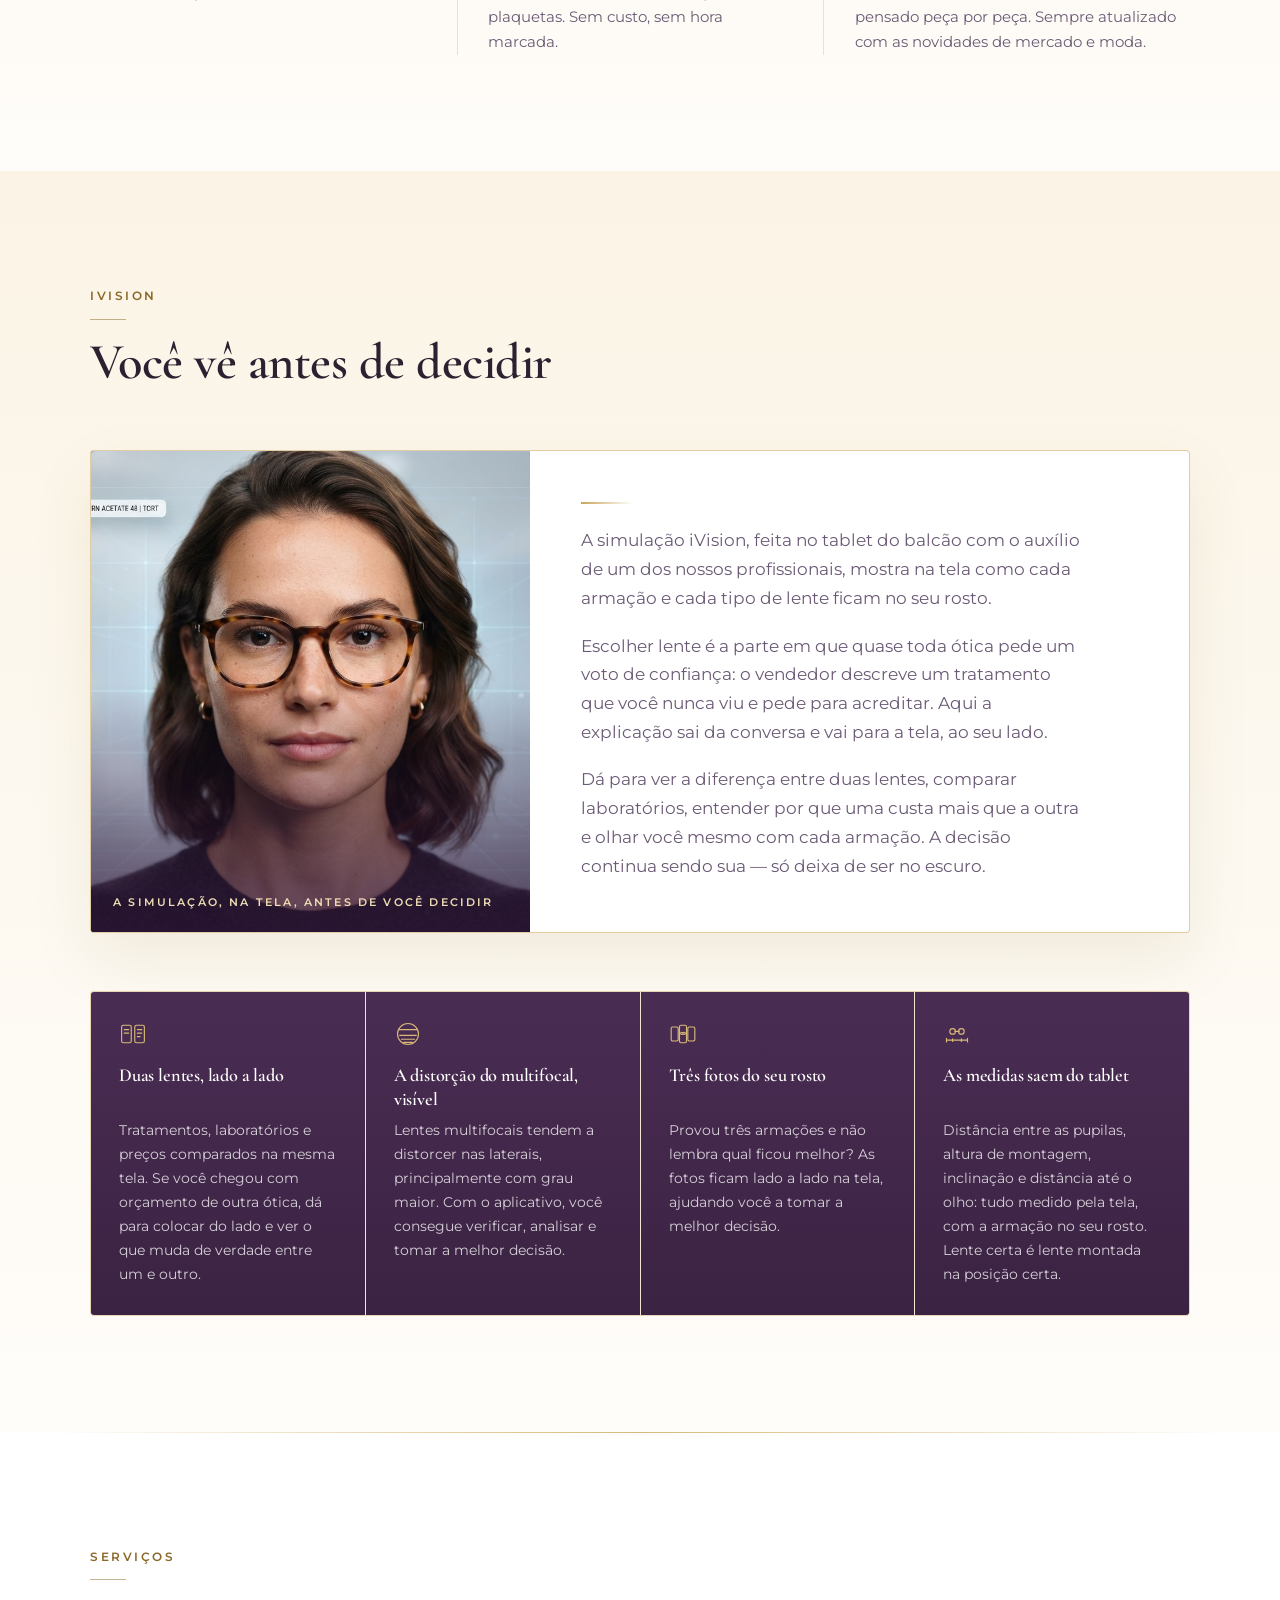
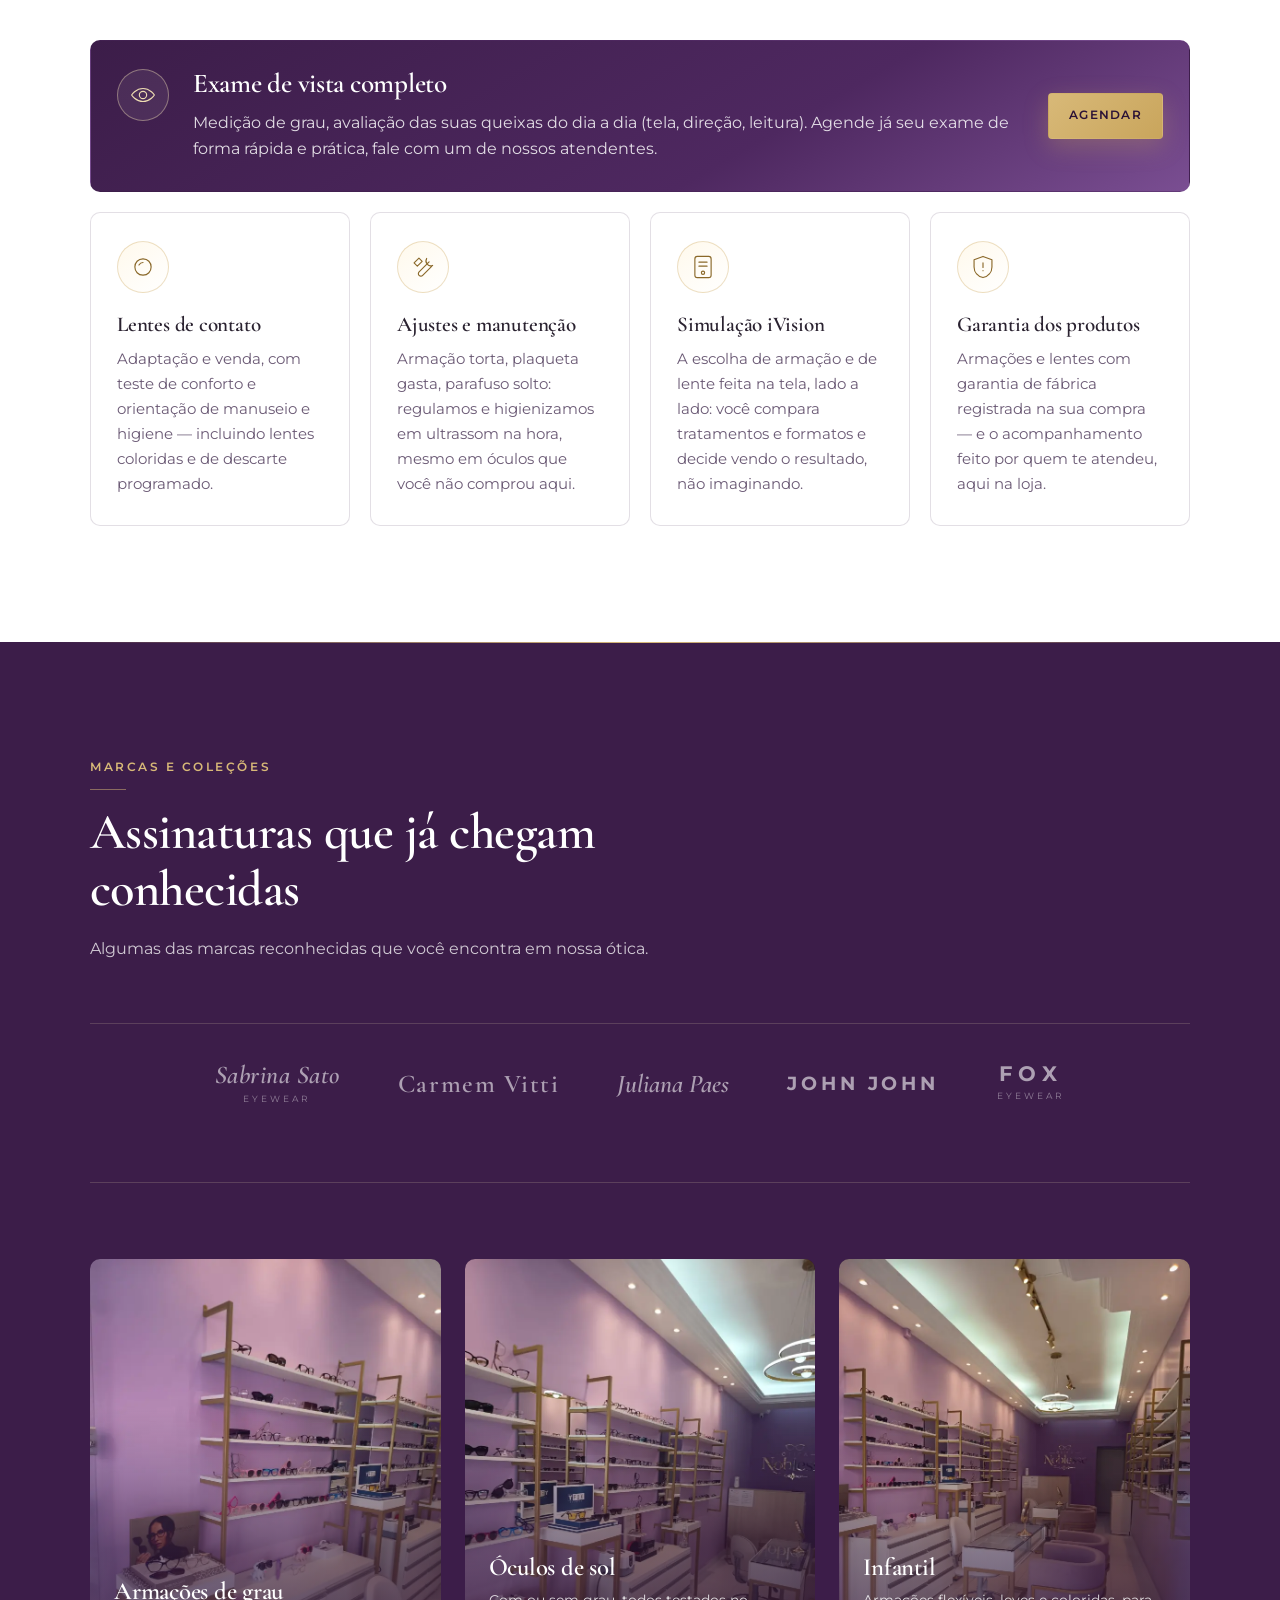
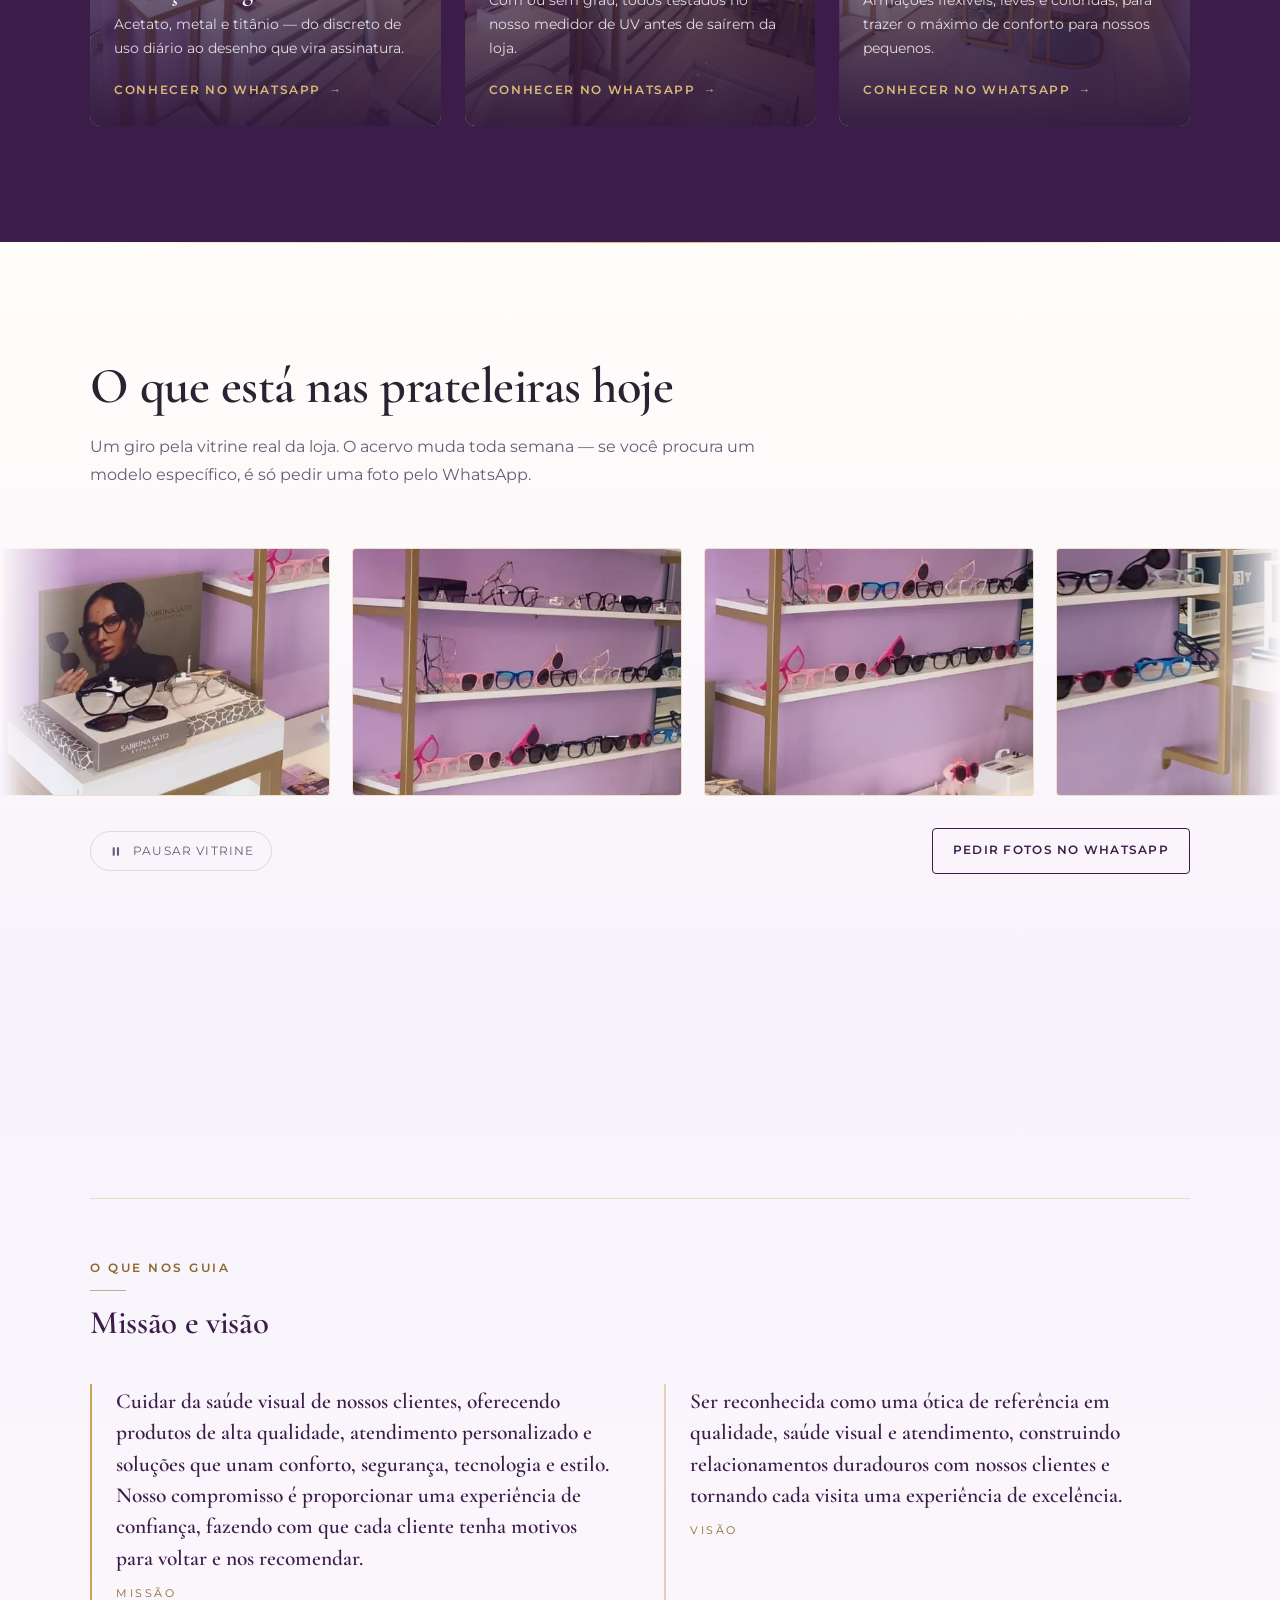
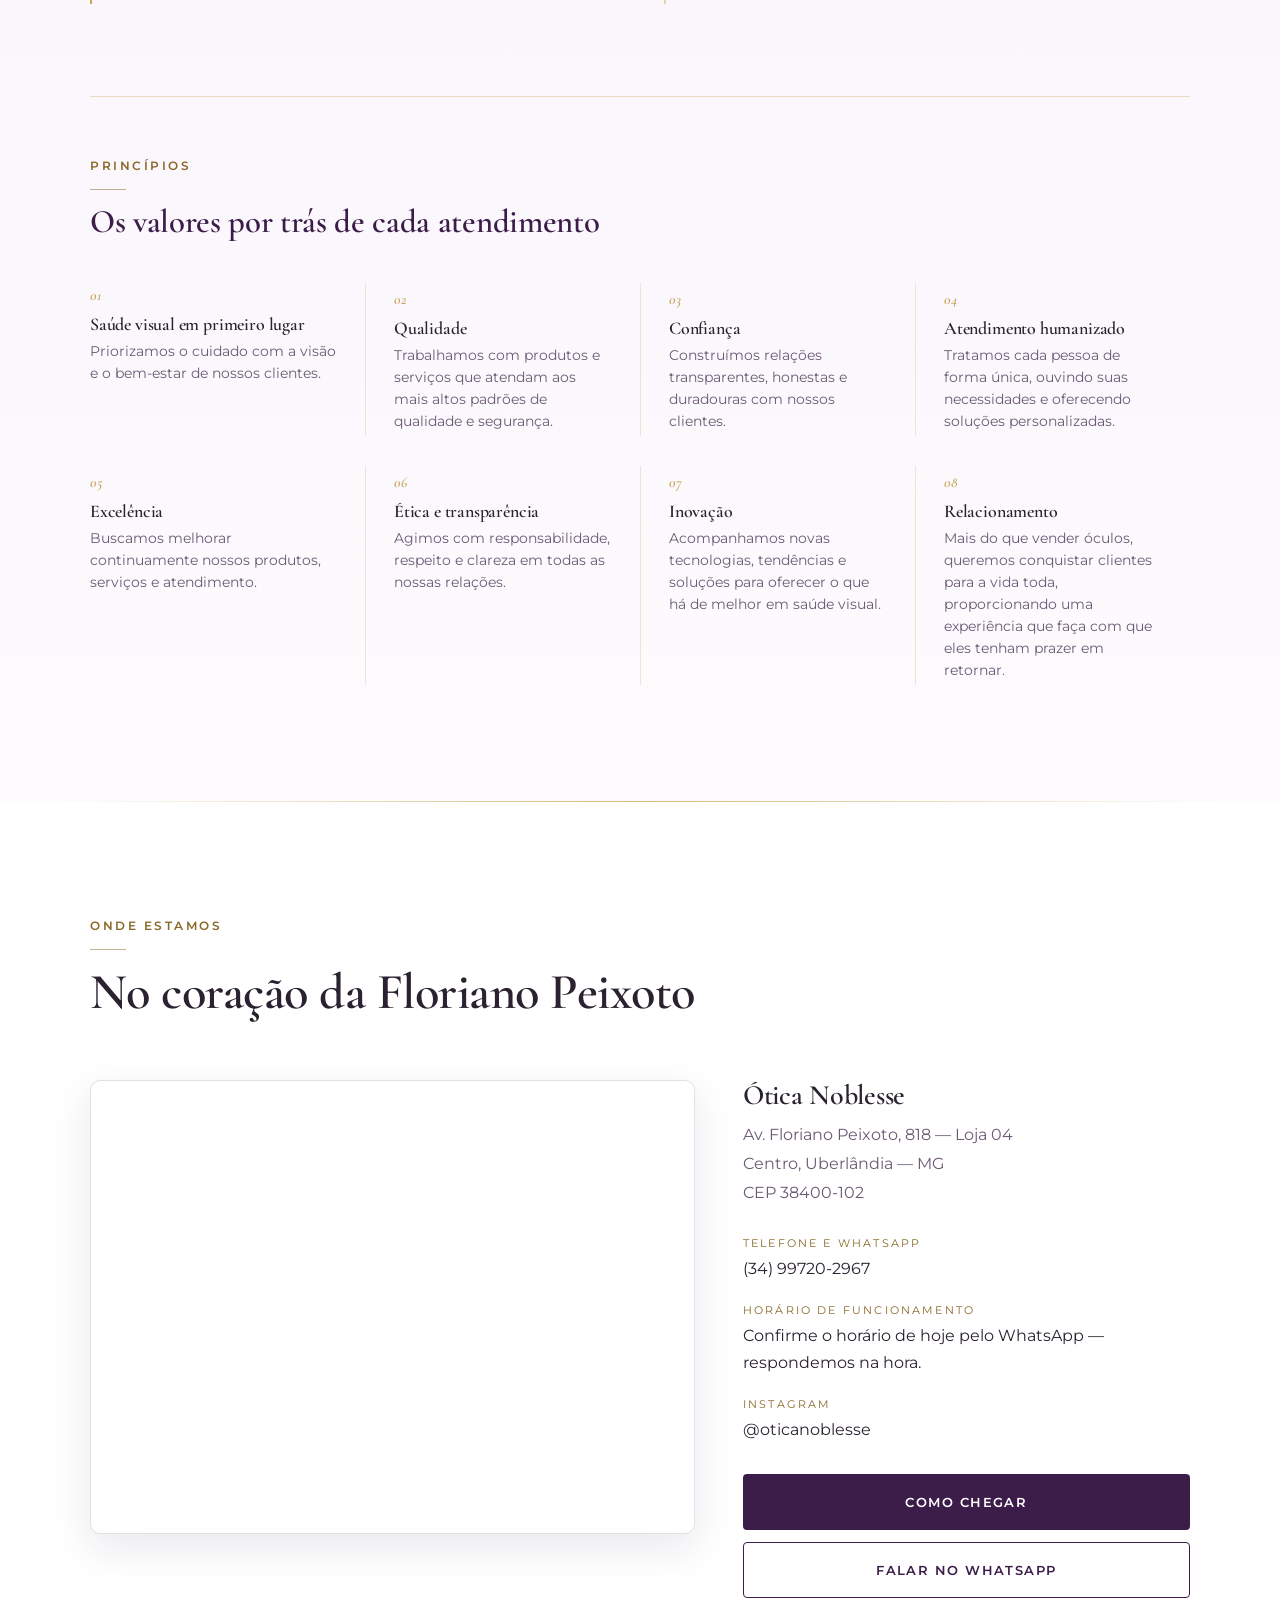
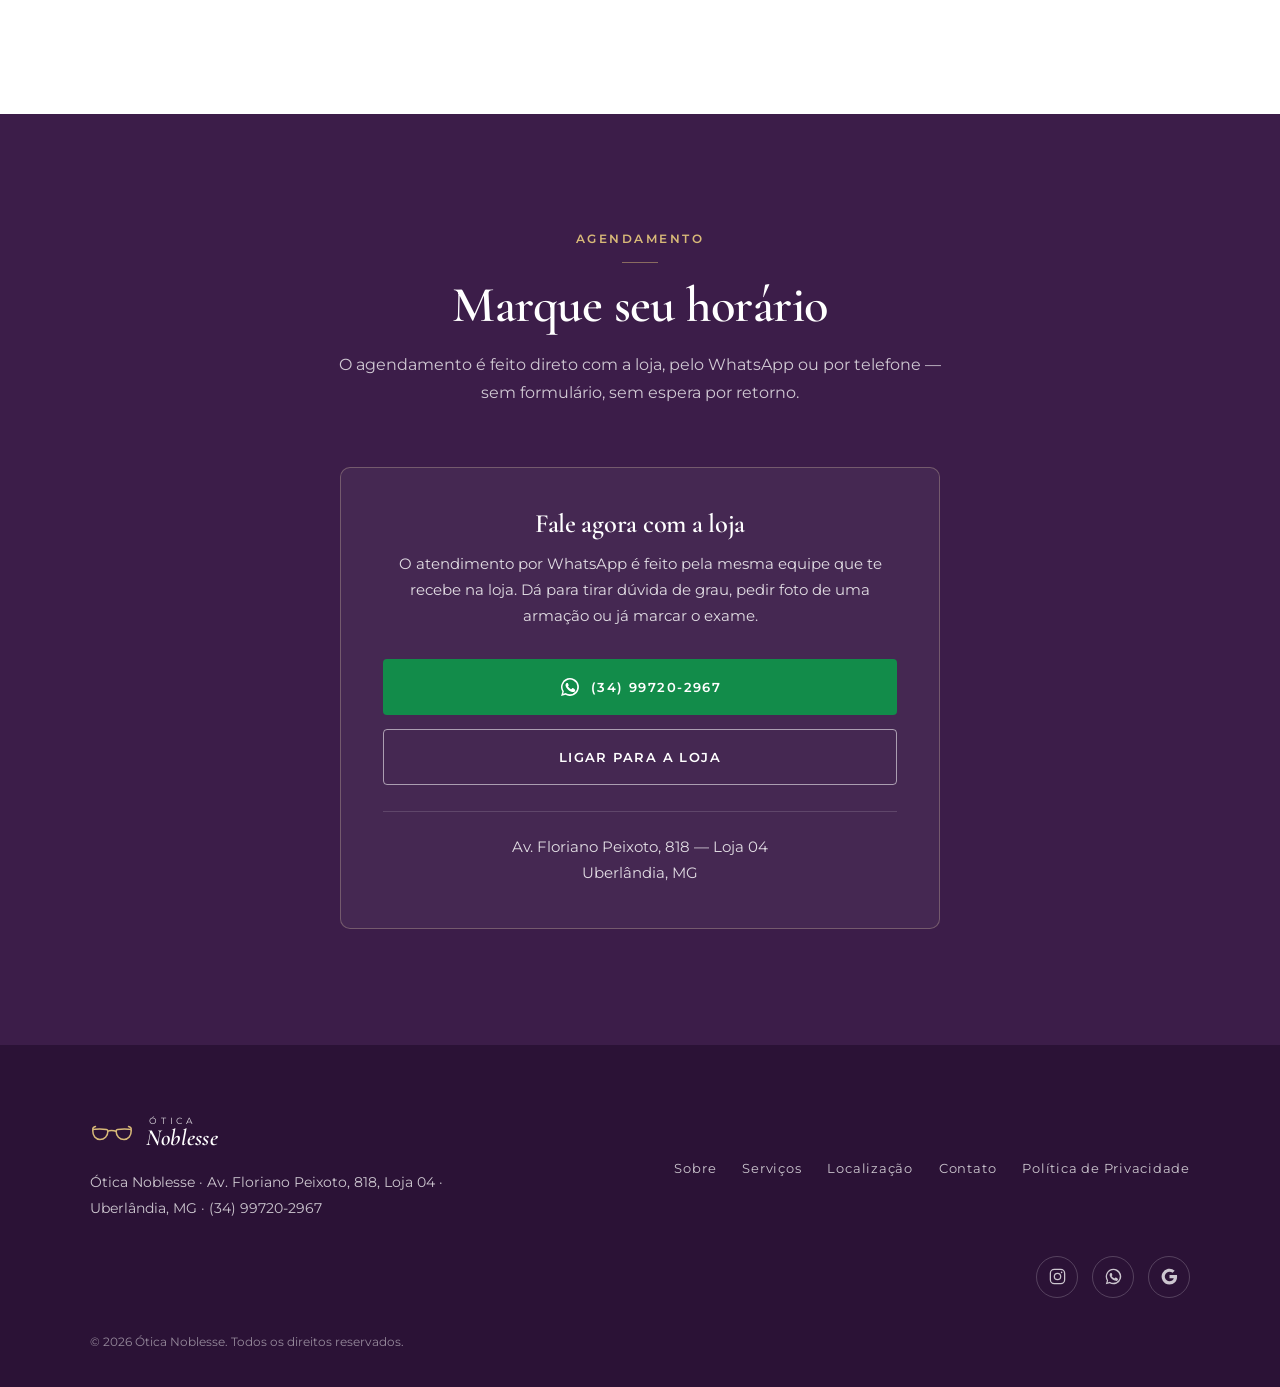
==== commit 8e2078ca: "Atualiza conteúdo do site e remove pasta site/ duplicada - Ajusta textos das seções de diferenciais," ====
--- a/index.html
+++ b/index.html
@@ -43,7 +43,7 @@
 <meta charset="utf-8">
 <meta name="viewport" content="width=device-width, initial-scale=1, viewport-fit=cover">
 <title>Ótica Noblesse | Ótica em Uberlândia — óculos de grau, solares e exame de vista</title>
-<meta name="description" content="Ótica boutique em Uberlândia (MG): armações de grife, óculos de sol, lentes com proteção UV testada na loja e exame de vista com hora marcada. Av. Floriano Peixoto, 818.">
+<meta name="description" content="Ótica com atendimento especializado em Uberlândia (MG): armações de grife, óculos de sol, lentes com proteção UV testada na loja e exame de vista com hora marcada. Av. Floriano Peixoto, 818.">
 <meta name="theme-color" content="#3C1D49">
 <!-- ==========================================================================
      ENDEREÇO DE PUBLICAÇÃO — trocar em TODOS os 4 lugares ao mudar de endereço
@@ -66,7 +66,7 @@
 <meta property="og:site_name" content="Ótica Noblesse">
 <meta property="og:url" content="https://richarddias131-cloud.github.io/noblesse-site/">
 <meta property="og:title" content="Ótica Noblesse | Seu estilo começa no olhar">
-<meta property="og:description" content="Ótica boutique em Uberlândia: curadoria de armações de grife, lentes com proteção UV testada na loja e atendimento com hora marcada.">
+<meta property="og:description" content="Ótica com atendimento especializado em Uberlândia: curadoria de armações de grife, lentes com proteção UV testada na loja e atendimento com hora marcada.">
 <meta property="og:image" content="https://richarddias131-cloud.github.io/noblesse-site/assets/img/og-noblesse.jpg">
 <meta property="og:image:width" content="1200">
 <meta property="og:image:height" content="630">
@@ -117,8 +117,9 @@
     var comIntro = !jaViu && !menosMovimento;
 
     raiz.classList.add(comIntro ? 'com-intro' : 'sem-intro');
-    // 2,4s = momento em que o overlay começa a sair; o Ken Burns entra junto
-    raiz.style.setProperty('--intro-delay', comIntro ? '2.4s' : '0s');
+    // 2,3s: o Ken Burns começa um pouco ANTES da cortina sair, para a foto do
+    // hero já estar em movimento quando ela abre — ajuda na continuidade
+    raiz.style.setProperty('--intro-delay', comIntro ? '2.3s' : '0s');
 
     setTimeout(function () {
       if (!window.__noblesseRevealReady) raiz.classList.remove('js');
@@ -267,7 +268,7 @@
   </div>
 
   <div class="shell hero-inner">
-    <p class="eyebrow eyebrow-light reveal">Ótica boutique · Uberlândia, MG</p>
+    <p class="eyebrow eyebrow-light reveal">Ótica com atendimento especializado · Uberlândia, MG</p>
     <h1 class="hero-title reveal">Seu estilo <em>começa</em> no olhar</h1>
     <p class="hero-sub reveal">
       Curadoria de armações e óculos de sol de marcas renomadas, com atendimento
@@ -303,33 +304,13 @@
   <div class="shell">
 
     <header class="dif-head">
-      <h2 class="section-title reveal">Quatro coisas que você não encontra em qualquer ótica</h2>
+      <h2 class="section-title reveal">Os principais diferenciais do segmento de ótica você encontra aqui</h2>
       <p class="section-lead reveal">
-        Cada uma delas existe por um motivo prático: tirar o "achismo" da escolha
-        do óculos e provar, ali na hora, o que você está levando para casa.
+        Cada um existe por um motivo específico, escolhido por profissionais
+        altamente qualificados, com apoio de médicos oftalmologistas e dos
+        melhores laboratórios do país.
       </p>
     </header>
-
-    <!-- Bloco de destaque: o diferencial mais forte ganha foto grande e moldura
-         dourada, em vez de virar mais um card igual aos outros.
-         PENDENTE: substituir a foto por uma do tablet rodando a simulação
-         iVision (mesmo enquadramento vertical) e ajustar a legenda abaixo. -->
-    <article class="dif-hero reveal">
-      <figure class="dif-hero-media">
-        <img src="assets/img/atendimento-880.webp" width="880" height="1565" loading="lazy" decoding="async"
-             alt="Mesa de atendimento da Ótica Noblesse, com poltronas de veludo e espelho dourado, onde é feita a simulação.">
-        <figcaption>A mesa onde a simulação acontece</figcaption>
-      </figure>
-
-      <div class="dif-hero-body">
-        <h3>Você vê antes de decidir</h3>
-        <p>
-          A simulação iVision, feita no tablet do balcão, mostra na tela como cada
-          armação e cada tipo de lente ficam no seu rosto — em vez de você escolher
-          por uma tabela impressa e descobrir o resultado só na retirada.
-        </p>
-      </div>
-    </article>
 
     <!-- Os outros três: linha de itens sem caixa, sem sombra e com foto real do
          equipamento — componente visual propositalmente diferente do destaque. -->
@@ -337,22 +318,22 @@
 
       <li class="dif-item reveal">
         <figure class="dif-thumb">
-          <img src="assets/img/detalhe-teste-uv.webp" width="260" height="195" loading="lazy" decoding="async"
+          <img src="assets/img/detalhe-teste-uv-2-crop.jpg" width="1540" height="1155" loading="lazy" decoding="async"
                alt="Medidor de proteção UV sobre o balcão da loja.">
         </figure>
         <div class="dif-item-body">
           <h3>Proteção UV comprovada</h3>
           <p>
-            Temos equipamento próprio de teste UV: sua lente é medida na sua frente
-            antes de sair da loja. Proteção solar aqui é um número que você vê, não
-            uma promessa escrita na embalagem.
+            Temos equipamento próprio de teste UV: a qualidade de nossas lentes é
+            garantida, trabalhamos com as melhores marcas de lentes e armações do
+            mercado.
           </p>
         </div>
       </li>
 
       <li class="dif-item reveal">
         <figure class="dif-thumb">
-          <img src="assets/img/detalhe-ultrassom.webp" width="244" height="183" loading="lazy" decoding="async"
+          <img src="assets/img/detalhe-ultrassom-3-crop.jpg" width="1520" height="1140" loading="lazy" decoding="async"
                alt="Cuba de ultrassom usada na higienização de lentes e armações, sobre o balcão da loja.">
         </figure>
         <div class="dif-item-body">
@@ -360,7 +341,7 @@
           <p>
             Passe na loja quando quiser: lavamos lentes e armação em ultrassom, o mesmo
             processo usado em joalheria, que tira a sujeira das dobradiças e das
-            plaquetas. Sem custo, sem hora marcada, mesmo tempos depois da compra.
+            plaquetas. Sem custo, sem hora marcada.
           </p>
         </div>
       </li>
@@ -375,7 +356,8 @@
           <p>
             Sabrina Sato Eyewear, Carmem Vitti, Juliana Paes, John John e Fox convivem
             nas mesmas prateleiras: coleções que saem das campanhas e chegam aqui, num
-            acervo pensado peça por peça — não um mostruário de atacado.
+            acervo pensado peça por peça. Sempre atualizado com as novidades de
+            mercado e moda.
           </p>
         </div>
       </li>
@@ -389,71 +371,46 @@
 <span class="divisor" aria-hidden="true"></span>
 
 <!-- ========================================================================
-     iVISION — o tablet usado pelo atendente durante a conversa
-
-     O conteúdo desta seção segue a documentação do fornecedor: é um tablet de
-     balcão operado por quem atende, com o catálogo do fabricante, comparação
-     de lentes e laboratórios, simulação da distorção do multifocal, comparação
-     de fotos da armação no rosto, teste de visão para o acompanhante e
-     pupilômetro digital. NÃO é uma torre autônoma e não faz leitura de rosto,
-     rastreamento ocular nem mapa de calor — se algum texto voltar a afirmar
-     isso, está errado.
-
-     PENDENTE (mídia): a moldura 16:9 usa hoje uma foto do salão da loja, como
-     provisório honesto — ela NÃO mostra o tablet em uso. Quando houver material real:
-
-       • FOTO: gere um WebP 16:9 (1100px de largura) e troque o <img>.
-       • VÍDEO: substitua a <figure> inteira por
-         <video class="ivision-video" autoplay muted loop playsinline
-                poster="assets/img/ivision-ambiente-1100.webp">
-           <source src="assets/video/ivision.webm" type="video/webm">
-           <source src="assets/video/ivision.mp4" type="video/mp4">
-         </video>
-         (mudo + loop + playsinline é o que permite autoplay no iOS; mantenha o
-         vídeo abaixo de ~3 MB e o poster como primeiro quadro).
-     ======================================================================== -->
-<section class="section section-tech" id="ivision">
+     iVISION — quebra própria para apresentar a simulação e os cards do tablet
+     ======================================================================== -->
+<section class="section section-champagne" id="ivision">
   <div class="shell">
 
-    <header class="tech-head">
-      <h2 class="section-title reveal">iVision: a tela fica virada para você</h2>
-      <p class="section-lead reveal">
-        Um tablet na mesa de atendimento, com o catálogo inteiro do fabricante
-        dentro. Em vez de descrever a lente com as mãos, quem atende mostra na
-        tela — e você compara antes de escolher.
-      </p>
+    <header class="section-head reveal">
+      <p class="eyebrow">iVision</p>
+      <h2 class="section-title">Você vê antes de decidir</h2>
     </header>
 
-    <div class="tech-main">
-      <figure class="tech-media reveal">
-        <img src="assets/img/ivision-ambiente-1100.webp" width="1100" height="619"
-             loading="lazy" decoding="async"
-             alt="Mesa de atendimento da Ótica Noblesse, onde o tablet iVision é usado durante a conversa.">
-        <figcaption>A conversa acontece aqui, com a tela na mesa</figcaption>
-      </figure>
-
-      <div class="tech-text">
-        <p class="reveal">
+    <article class="dif-hero reveal">
+      <figure class="dif-hero-media">
+        <img src="assets/img/ivision-simulacao-1376.jpg" width="1376" height="768" loading="lazy" decoding="async"
+             alt="Simulação iVision na tela, mostrando como a armação fica no rosto da cliente antes da escolha.">
+        <figcaption>A simulação, na tela, antes de você decidir</figcaption>
+      </figure>
+
+      <div class="dif-hero-body">
+        <p>
+          A simulação iVision, feita no tablet do balcão com o auxílio de um dos
+          nossos profissionais, mostra na tela como cada armação e cada tipo de
+          lente ficam no seu rosto.
+        </p>
+        <p>
           Escolher lente é a parte em que quase toda ótica pede um voto de
-          confiança: o vendedor descreve um tratamento que você nunca viu e
-          pede para acreditar. Aqui a explicação sai da conversa e vai para a
-          tela, ao seu lado.
+          confiança: o vendedor descreve um tratamento que você nunca viu e pede
+          para acreditar. Aqui a explicação sai da conversa e vai para a tela, ao
+          seu lado.
         </p>
-        <p class="reveal">
+        <p>
           Dá para ver a diferença entre duas lentes, comparar laboratórios,
           entender por que uma custa mais que a outra e olhar você mesmo com cada
           armação. A decisão continua sendo sua — só deixa de ser no escuro.
         </p>
-        <p class="tech-note reveal">
-          Quem veio com você não fica só esperando: o tablet tem um teste de visão
-          interativo para passar o tempo — e já descobrir se também precisa de óculos.
-        </p>
       </div>
-    </div>
-
-    <ul class="tech-cards">
-
-      <li class="tech-card reveal">
+    </article>
+
+    <ul class="tech-cards reveal">
+
+      <li class="tech-card">
         <span class="tech-icon" aria-hidden="true">
           <!-- dois painéis lado a lado: comparação -->
           <svg viewBox="0 0 32 32"><g fill="none" stroke="currentColor" stroke-width="1.3" stroke-linecap="round" stroke-linejoin="round"><rect x="3" y="6" width="11" height="20" rx="2"/><rect x="18" y="6" width="11" height="20" rx="2"/><path d="M6 11h5M6 15h5M21 11h5M21 15h5M21 19h3"/></g></svg>
@@ -468,7 +425,7 @@
         </div>
       </li>
 
-      <li class="tech-card reveal">
+      <li class="tech-card">
         <span class="tech-icon" aria-hidden="true">
           <!-- lente com as faixas se fechando: distorção do multifocal -->
           <svg viewBox="0 0 32 32"><g fill="none" stroke="currentColor" stroke-width="1.3" stroke-linecap="round" stroke-linejoin="round"><circle cx="16" cy="16" r="12"/><path d="M5.5 11h21"/><path d="M6.5 17.5h19"/><path d="M8.5 22h15"/><path d="M11 25.5h10"/></g></svg>
@@ -476,14 +433,14 @@
         <div>
           <h3>A distorção do multifocal, visível</h3>
           <p>
-            Todo multifocal distorce nas laterais, e quanto maior o grau, mais.
-            Na tela você vê esse efeito crescer — e entende na hora por que a
-            lente mais cara entrega um campo de visão maior.
+            Lentes multifocais tendem a distorcer nas laterais, principalmente
+            com grau maior. Com o aplicativo, você consegue verificar, analisar
+            e tomar a melhor decisão.
           </p>
         </div>
       </li>
 
-      <li class="tech-card reveal">
+      <li class="tech-card">
         <span class="tech-icon" aria-hidden="true">
           <!-- três fotos do rosto com armação -->
           <svg viewBox="0 0 32 32"><g fill="none" stroke="currentColor" stroke-width="1.3" stroke-linecap="round" stroke-linejoin="round"><rect x="2.5" y="8" width="8" height="16" rx="1.6"/><rect x="12" y="6" width="8" height="20" rx="1.6"/><rect x="21.5" y="8" width="8" height="16" rx="1.6"/><path d="M13.6 14.5c.6-.7 1.6-.7 2.2 0s.2 2-1.1 2-1.7-1.3-1.1-2ZM16.2 14.5c.6-.7 1.6-.7 2.2 0s.2 2-1.1 2-1.7-1.3-1.1-2Z"/></g></svg>
@@ -492,13 +449,12 @@
           <h3>Três fotos do seu rosto</h3>
           <p>
             Provou três armações e não lembra qual ficou melhor? As fotos ficam
-            lado a lado na tela. A escolha para de depender da memória de trinta
-            segundos atrás no espelho.
+            lado a lado na tela, ajudando você a tomar a melhor decisão.
           </p>
         </div>
       </li>
 
-      <li class="tech-card reveal">
+      <li class="tech-card">
         <span class="tech-icon" aria-hidden="true">
           <!-- medição das pupilas: pupilômetro digital -->
           <svg viewBox="0 0 32 32"><g fill="none" stroke="currentColor" stroke-width="1.3" stroke-linecap="round" stroke-linejoin="round"><circle cx="11" cy="13" r="3.2"/><circle cx="21" cy="13" r="3.2"/><path d="M4 23h24M4 21v4M28 21v4M11 21.5v3M21 21.5v3"/><path d="M13.5 13h5"/></g></svg>
@@ -514,17 +470,6 @@
       </li>
 
     </ul>
-
-    <div class="tech-cta reveal">
-      <p>Na sua próxima visita, peça para ver na tela.</p>
-      <div class="tech-cta-actions">
-        <a class="btn btn-gold" href="#contato" data-track="agendar-ivision">Agendar visita</a>
-        <a class="btn btn-ghost" href="https://wa.me/5534997202967?text=Ol%C3%A1!%20Vim%20pelo%20site%20e%20quero%20conhecer%20o%20iVision." target="_blank" rel="noopener">
-          Tirar dúvidas no WhatsApp
-        </a>
-      </div>
-    </div>
-
   </div>
 </section>
 
@@ -537,11 +482,6 @@
   <div class="shell">
     <header class="section-head reveal">
       <p class="eyebrow">Serviços</p>
-      <h2 class="section-title">Do exame ao ajuste final</h2>
-      <p class="section-lead">
-        Tudo o que acontece entre "preciso trocar meu óculos" e "esse é o meu óculos"
-        — inclusive o que vem depois da compra.
-      </p>
     </header>
 
     <div class="services">
@@ -555,8 +495,8 @@
             <h3>Exame de vista completo</h3>
             <p>
               Medição de grau, avaliação das suas queixas do dia a dia (tela, direção,
-              leitura) e a receita explicada em português — com hora marcada, para você
-              não esperar em pé.
+              leitura). Agende já seu exame de forma rápida e prática, fale com um de
+              nossos atendentes.
             </p>
           </div>
         </div>
@@ -622,9 +562,7 @@
       <p class="eyebrow eyebrow-light">Marcas e coleções</p>
       <h2 class="section-title">Assinaturas que já chegam conhecidas</h2>
       <p class="section-lead">
-        Cinco marcas com identidade própria — da alfaiataria masculina da John John
-        ao desenho autoral de Carmem Vitti — para que a escolha seja de estilo, não
-        de falta de opção.
+        Algumas das marcas reconhecidas que você encontra em nossa ótica.
       </p>
 
       <!-- ==================================================================
@@ -715,7 +653,7 @@
           </figure>
           <div class="collection-info">
             <h3>Infantil</h3>
-            <p>Armações flexíveis, leves e coloridas, ajustadas para o óculos parar de escorregar.</p>
+            <p>Armações flexíveis, leves e coloridas, para trazer o máximo de conforto para nossos pequenos.</p>
             <span class="link-arrow">Conhecer no WhatsApp</span>
           </div>
         </a>
@@ -857,66 +795,9 @@
      ======================================================================== -->
 <section class="section section-lilac" id="sobre">
   <div class="shell">
-   <div class="about">
-    <figure class="about-media reveal">
-      <img src="assets/img/sobre-900.webp" width="900" height="1200" loading="lazy" decoding="async"
-           alt="Salão da Ótica Noblesse: parede ameixa com a logo dourada, poltronas de veludo rosa e mesa de atendimento.">
-    </figure>
-
-    <div class="about-text">
-      <p class="eyebrow reveal">Sobre a Noblesse</p>
-      <h2 class="section-title reveal">Uma ótica que parece um ateliê — e funciona como um laboratório</h2>
-
-      <!-- PENDENTE 1: confirmar com a loja a data de abertura, os fundadores e
-           a história de origem. O texto abaixo só afirma o que é verificável.
-
-           PENDENTE 2 — DEPENDE DA NATUREZA DO EVENTO DE 26/09 (ver comentário
-           da faixa, na seção do hero): o parágrafo abaixo está no PASSADO
-           ("abriu as portas"). Se o dia 26/09 for a ABERTURA da loja, este
-           texto fica incoerente até lá e precisa ir para o futuro/presente —
-           algo como "A Noblesse nasce na Av. Floriano Peixoto com uma decisão
-           tomada antes da primeira armação chegar". Se a loja já opera e o dia
-           26 é só o evento, manter como está. NÃO publicar sem essa resposta. -->
-      <p class="reveal">
-        A Noblesse abriu as portas na Av. Floriano Peixoto com uma decisão tomada antes
-        da primeira armação chegar: o lugar onde alguém escolhe o rosto que vai usar
-        todos os dias não pode parecer uma sala de espera. Daí as paredes lilás, o
-        latão nas prateleiras, as poltronas de veludo — e a mesa onde a conversa
-        acontece sentada, no seu tempo.
-      </p>
-      <p class="reveal">
-        Por trás da vitrine, porém, a operação é técnica. Medidor de UV, higienização
-        por ultrassom e simulação assistida por tablet existem aqui pelo mesmo motivo:
-        transformar em evidência o que, na maioria das óticas, o cliente precisa aceitar
-        na base da confiança.
-      </p>
-
-    </div>
-   </div>
-
    <!-- ======================================================================
-        MISSÃO E VISÃO — capítulo próprio, separado da história por um filete
-
-           O texto abaixo é uma reescrita do documento oficial da loja, na voz
-           do site — conforme o briefing ("evite qualquer frase que poderia
-           estar no site de qualquer empresa"). O conteúdo é fiel; o que muda é
-           a forma. O documento oficial, palavra por palavra, está guardado
-           aqui embaixo caso a loja prefira publicá-lo literalmente:
-
-           MISSÃO — Cuidar da saúde visual de nossos clientes, oferecendo
-           produtos de alta qualidade, atendimento personalizado e soluções que
-           unam conforto, segurança, tecnologia e estilo. Nosso compromisso é
-           proporcionar uma experiência de confiança, fazendo com que cada
-           cliente tenha motivos para voltar e nos recomendar.
-
-           VISÃO — Ser reconhecida como uma ótica de referência em qualidade,
-           saúde visual e atendimento, construindo relacionamentos duradouros
-           com nossos clientes e tornando cada visita uma experiência de
-           excelência.
-
-           VALORES — Saúde Visual em Primeiro Lugar · Qualidade · Confiança ·
-           Atendimento Humanizado · Excelência · Ética e Transparência ·
-           Inovação · Relacionamento (descrições completas no documento da loja).
+        MISSÃO E VISÃO — capítulo próprio, separado da história por um filete.
+        Texto oficial da loja, publicado literalmente (sem reescrita).
         ====================================================================== -->
    <div class="pillars">
       <header class="pillars-head">
@@ -927,26 +808,27 @@
       <div class="creed">
         <blockquote class="creed-item reveal">
           <p>
-            Cuidar da saúde visual de cada cliente com produtos que aguentam o uso
-            real, atendimento que lembra o seu nome e tecnologia que mostra — em vez
-            de prometer — o que você leva para casa. Conforto, segurança e estilo no
-            mesmo par: é isso que faz alguém voltar e indicar a Noblesse.
+            Cuidar da saúde visual de nossos clientes, oferecendo produtos de alta
+            qualidade, atendimento personalizado e soluções que unam conforto,
+            segurança, tecnologia e estilo. Nosso compromisso é proporcionar uma
+            experiência de confiança, fazendo com que cada cliente tenha motivos
+            para voltar e nos recomendar.
           </p>
           <footer>Missão</footer>
         </blockquote>
 
         <blockquote class="creed-item reveal">
           <p>
-            Ser a ótica que o uberlandense indica sem pensar duas vezes — referência
-            em qualidade e em saúde visual, com um atendimento que transforma cada
-            visita em experiência, não em protocolo.
+            Ser reconhecida como uma ótica de referência em qualidade, saúde visual
+            e atendimento, construindo relacionamentos duradouros com nossos
+            clientes e tornando cada visita uma experiência de excelência.
           </p>
           <footer>Visão</footer>
         </blockquote>
       </div>
    </div>
 
-   <!-- Os oito valores oficiais, resumidos em uma linha cada. -->
+   <!-- Os oito valores oficiais, texto completo e literal do documento da loja. -->
    <div class="values-block">
      <header class="values-head">
        <p class="eyebrow reveal">Princípios</p>
@@ -957,42 +839,42 @@
        <li class="value reveal">
          <span class="value-num" aria-hidden="true">01</span>
          <h3>Saúde visual em primeiro lugar</h3>
-         <p>O cuidado com a sua visão vem antes de fechar a venda.</p>
+         <p>Priorizamos o cuidado com a visão e o bem-estar de nossos clientes.</p>
        </li>
        <li class="value reveal">
          <span class="value-num" aria-hidden="true">02</span>
          <h3>Qualidade</h3>
-         <p>Produtos e serviços dentro dos padrões mais altos de segurança.</p>
+         <p>Trabalhamos com produtos e serviços que atendam aos mais altos padrões de qualidade e segurança.</p>
        </li>
        <li class="value reveal">
          <span class="value-num" aria-hidden="true">03</span>
          <h3>Confiança</h3>
-         <p>Relações transparentes e honestas, feitas para durar.</p>
+         <p>Construímos relações transparentes, honestas e duradouras com nossos clientes.</p>
        </li>
        <li class="value reveal">
          <span class="value-num" aria-hidden="true">04</span>
          <h3>Atendimento humanizado</h3>
-         <p>Cada pessoa é ouvida antes de receber uma solução.</p>
+         <p>Tratamos cada pessoa de forma única, ouvindo suas necessidades e oferecendo soluções personalizadas.</p>
        </li>
        <li class="value reveal">
          <span class="value-num" aria-hidden="true">05</span>
          <h3>Excelência</h3>
-         <p>Melhorar sempre: produto, serviço e atendimento.</p>
+         <p>Buscamos melhorar continuamente nossos produtos, serviços e atendimento.</p>
        </li>
        <li class="value reveal">
          <span class="value-num" aria-hidden="true">06</span>
          <h3>Ética e transparência</h3>
-         <p>Responsabilidade, respeito e clareza em cada relação.</p>
+         <p>Agimos com responsabilidade, respeito e clareza em todas as nossas relações.</p>
        </li>
        <li class="value reveal">
          <span class="value-num" aria-hidden="true">07</span>
          <h3>Inovação</h3>
-         <p>Tecnologia e tendências acompanhadas de perto, não de longe.</p>
+         <p>Acompanhamos novas tecnologias, tendências e soluções para oferecer o que há de melhor em saúde visual.</p>
        </li>
        <li class="value reveal">
          <span class="value-num" aria-hidden="true">08</span>
          <h3>Relacionamento</h3>
-         <p>Mais do que vender óculos: clientes para a vida toda.</p>
+         <p>Mais do que vender óculos, queremos conquistar clientes para a vida toda, proporcionando uma experiência que faça com que eles tenham prazer em retornar.</p>
        </li>
      </ul>
    </div>
@@ -1180,7 +1062,7 @@
   "@context": "https://schema.org",
   "@type": "Optician",
   "name": "Ótica Noblesse",
-  "description": "Ótica boutique em Uberlândia (MG) com armações de grife, óculos de sol, lentes de contato, exame de vista com hora marcada, teste de proteção UV e higienização por ultrassom.",
+  "description": "Ótica com atendimento especializado em Uberlândia (MG) com armações de grife, óculos de sol, lentes de contato, exame de vista com hora marcada, teste de proteção UV e higienização por ultrassom.",
   "image": "https://richarddias131-cloud.github.io/noblesse-site/assets/img/og-noblesse.jpg",
   "url": "https://richarddias131-cloud.github.io/noblesse-site/",
   "telephone": "+55-34-99720-2967",
--- a/assets/css/styles.css
+++ b/assets/css/styles.css
@@ -161,7 +161,9 @@
      0,00s  ícone se desenha traço a traço (1,1s, ease-out)
      0,85s  nome entra com fade + subida (0,7s) — 250ms antes do traço acabar
      1,55s  deriva lenta do conjunto até a saída, para não ficar congelado
-     2,40s  overlay faz fade-out (0,6s) — é quando o Ken Burns do hero começa
+     2,25s  o logo sai de cena: sobe um pouco e desbota (0,5s)
+     2,30s  Ken Burns do hero começa — a foto já está viva quando a cortina abre
+     2,45s  overlay faz fade-out (0,55s) e o conteúdo do hero sobe junto
      3,00s  fim: visibility:hidden + pointer-events:none pelo fill "forwards",
             então mesmo que o JS não remova o nó, ele para de bloquear a página
    Só aparece sob .com-intro, classe decidida no <head>: sem JS, sem primeira
@@ -175,18 +177,37 @@
   /* brilho ameixa atrás da placa, para ela não flutuar num fundo chapado */
   background:
     radial-gradient(ellipse 70% 55% at 50% 46%, #4E2860 0%, #35173F 55%, var(--plum-900) 100%);
-  animation:intro-sai .6s ease 2.4s forwards;
+  animation:intro-sai .55s cubic-bezier(.4,0,.2,1) 2.45s forwards;
 }
 @keyframes intro-sai{
   to{opacity:0;visibility:hidden;pointer-events:none;}
 }
-/* O conjunto respira devagar durante todo o intro, para não congelar entre o
-   fim da escrita do nome e a saída do overlay. */
+
+/* O conteúdo do hero sobe junto com a cortina saindo: os dois movimentos se
+   sobrepõem, e é essa sobreposição que faz a passagem parecer contínua.
+   Termina em 2,95s — antes de o JS remover a classe .com-intro em 3,05s,
+   senão a animação seria cancelada no meio. */
+.com-intro .hero-inner{ animation:hero-entra .5s ease-out 2.45s both; }
+@keyframes hero-entra{
+  from{opacity:.4;transform:translateY(12px);}
+  to{opacity:1;transform:translateY(0);}
+}
+/* O conjunto respira devagar durante o intro e depois SAI DE CENA sozinho,
+   um pouco antes da cortina ameixa. Sem essa saída própria, o logo ficava
+   parado em cima do conteúdo do hero enquanto tudo desbotava junto — o que
+   lê como corte, principalmente no celular, onde ele cai sobre o título. */
 .intro-marca{
   display:flex;flex-direction:column;align-items:center;gap:16px;
-  animation:intro-deriva 2.4s ease-out both;
+  animation:
+    intro-deriva 2.25s ease-out both,
+    intro-marca-sai .5s cubic-bezier(.4,0,.6,1) 2.25s forwards;
 }
 @keyframes intro-deriva{ from{transform:scale(1);} to{transform:scale(1.025);} }
+/* começa exatamente onde a deriva parou, para não dar salto na emenda */
+@keyframes intro-marca-sai{
+  from{opacity:1;transform:scale(1.025) translateY(0);}
+  to{opacity:0;transform:scale(1.10) translateY(-10px);}
+}
 
 /* O ícone é desenhado traço a traço; pathLength="1" no SVG faz todos os
    traços andarem no mesmo ritmo, independentemente do comprimento real. */
@@ -608,12 +629,13 @@
   transition:background var(--tr);
 }
 .tech-card:hover{background:linear-gradient(180deg, rgba(78,40,96,.95), rgba(52,24,66,.95));}
-.tech-card h3{font-size:1.14rem;margin-bottom:8px;}
+.tech-card h3{font-size:1.14rem;line-height:1.3;margin-bottom:8px;color:var(--white);}
 .tech-card p{font-size:.88rem;color:rgba(255,255,255,.78);}
 .tech-icon{flex:none;color:var(--gold-400);line-height:0;}
 .tech-icon svg{width:28px;height:28px;}
 @media (min-width:1080px){
   .tech-card{flex-direction:column;gap:16px;}
+  .tech-card h3{min-height:2.6em;}
 }
 
 .tech-cta{
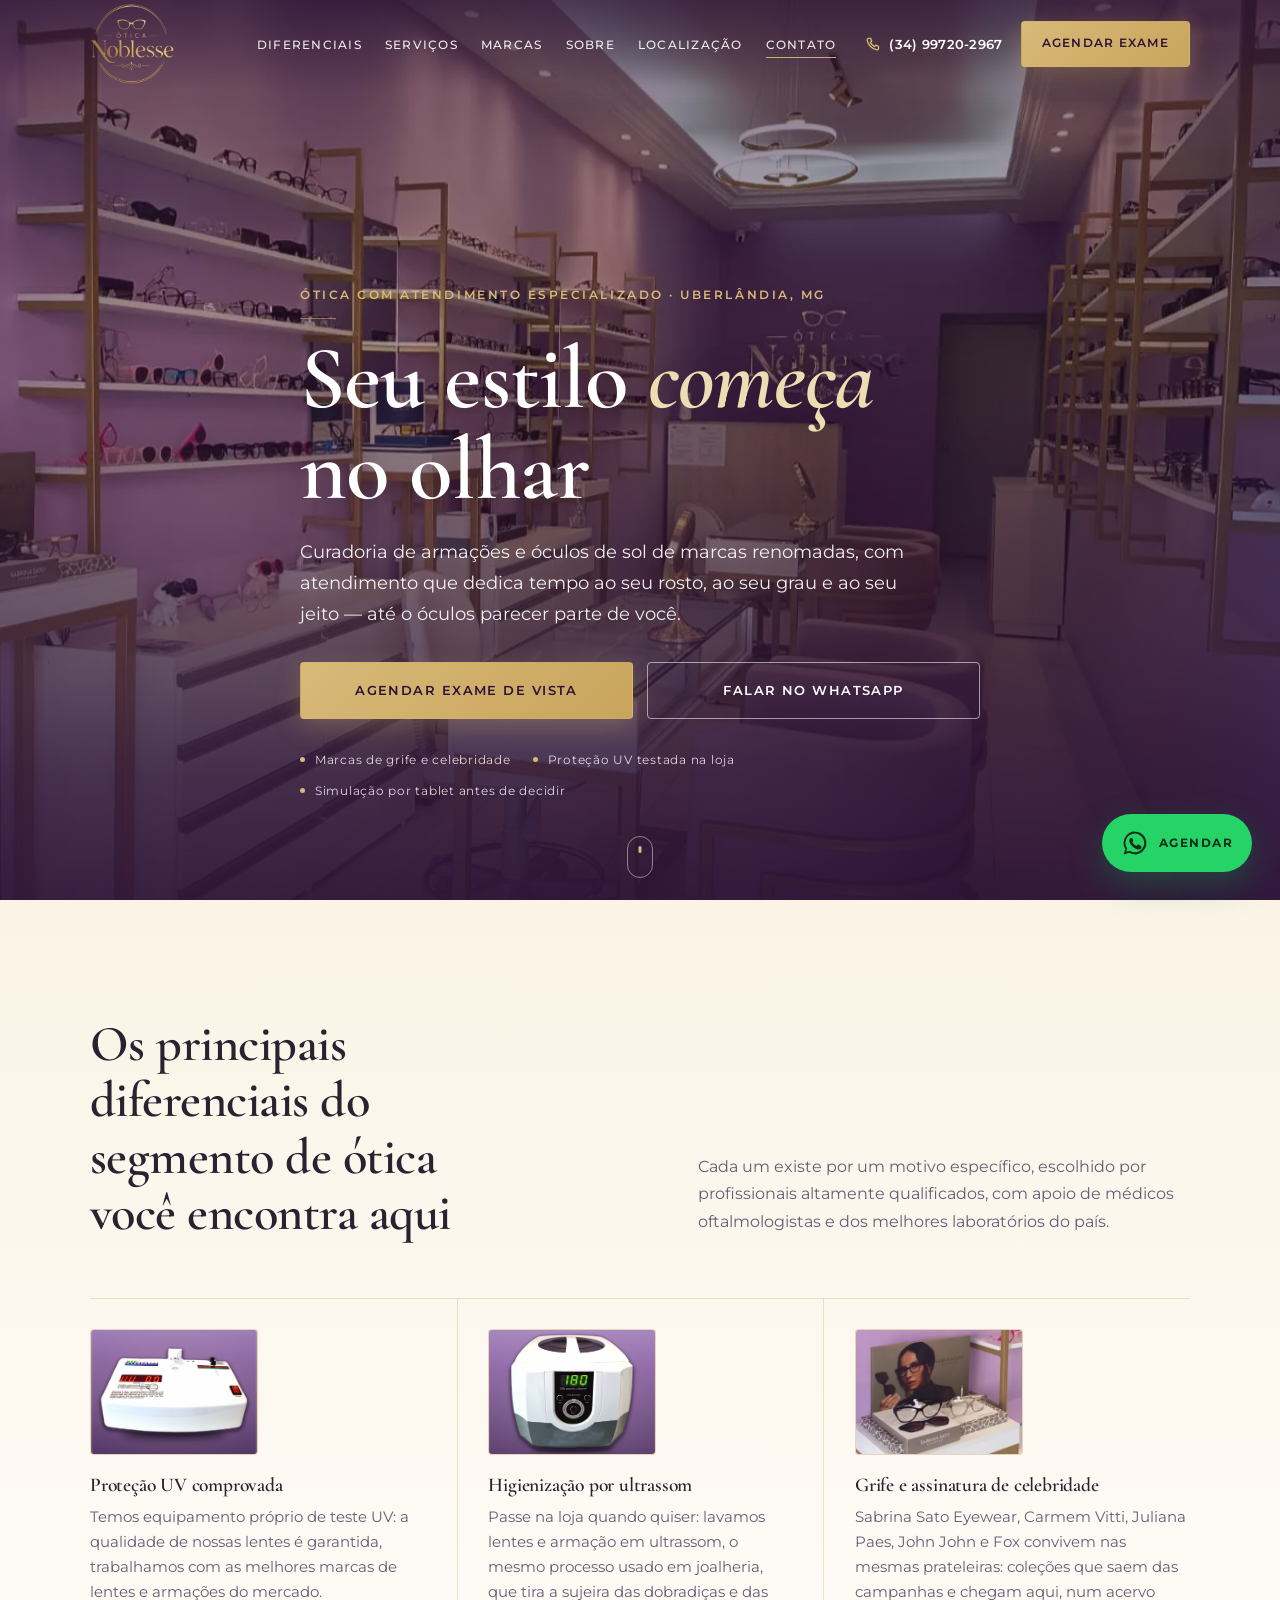
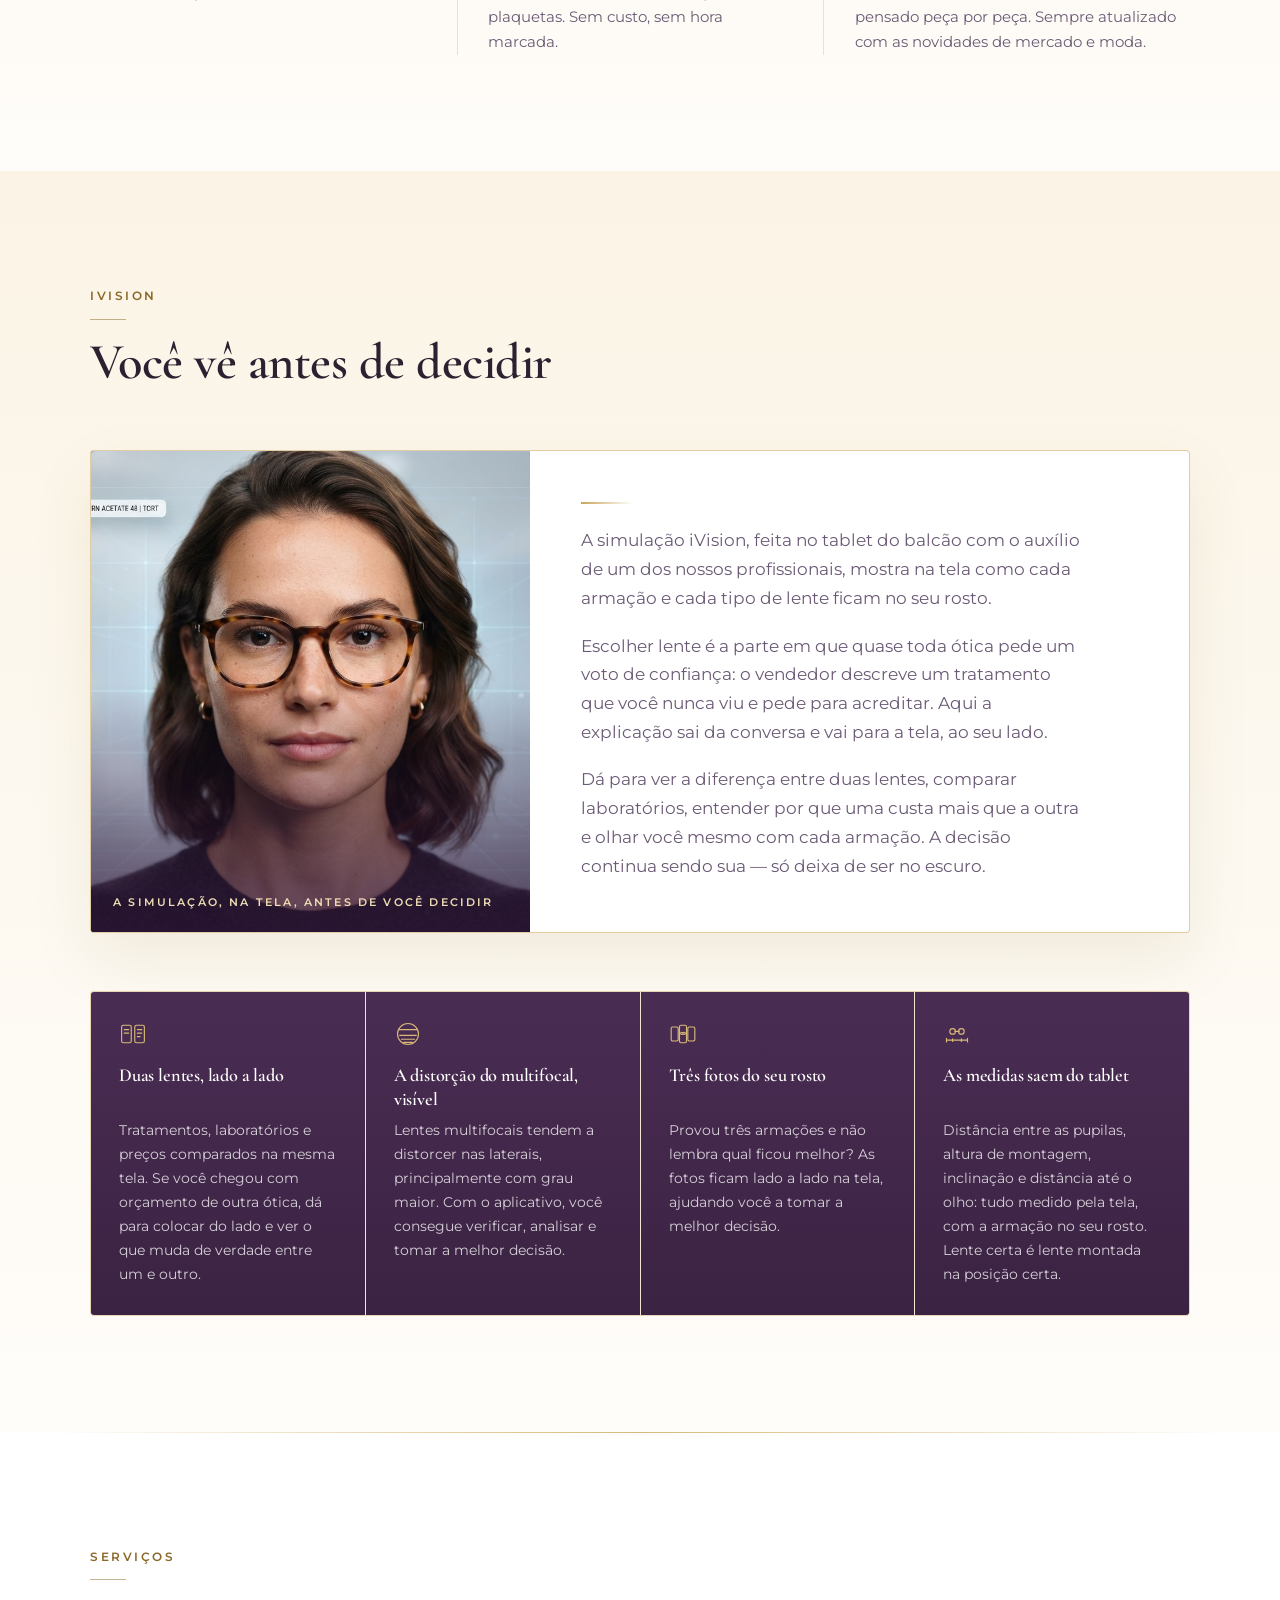
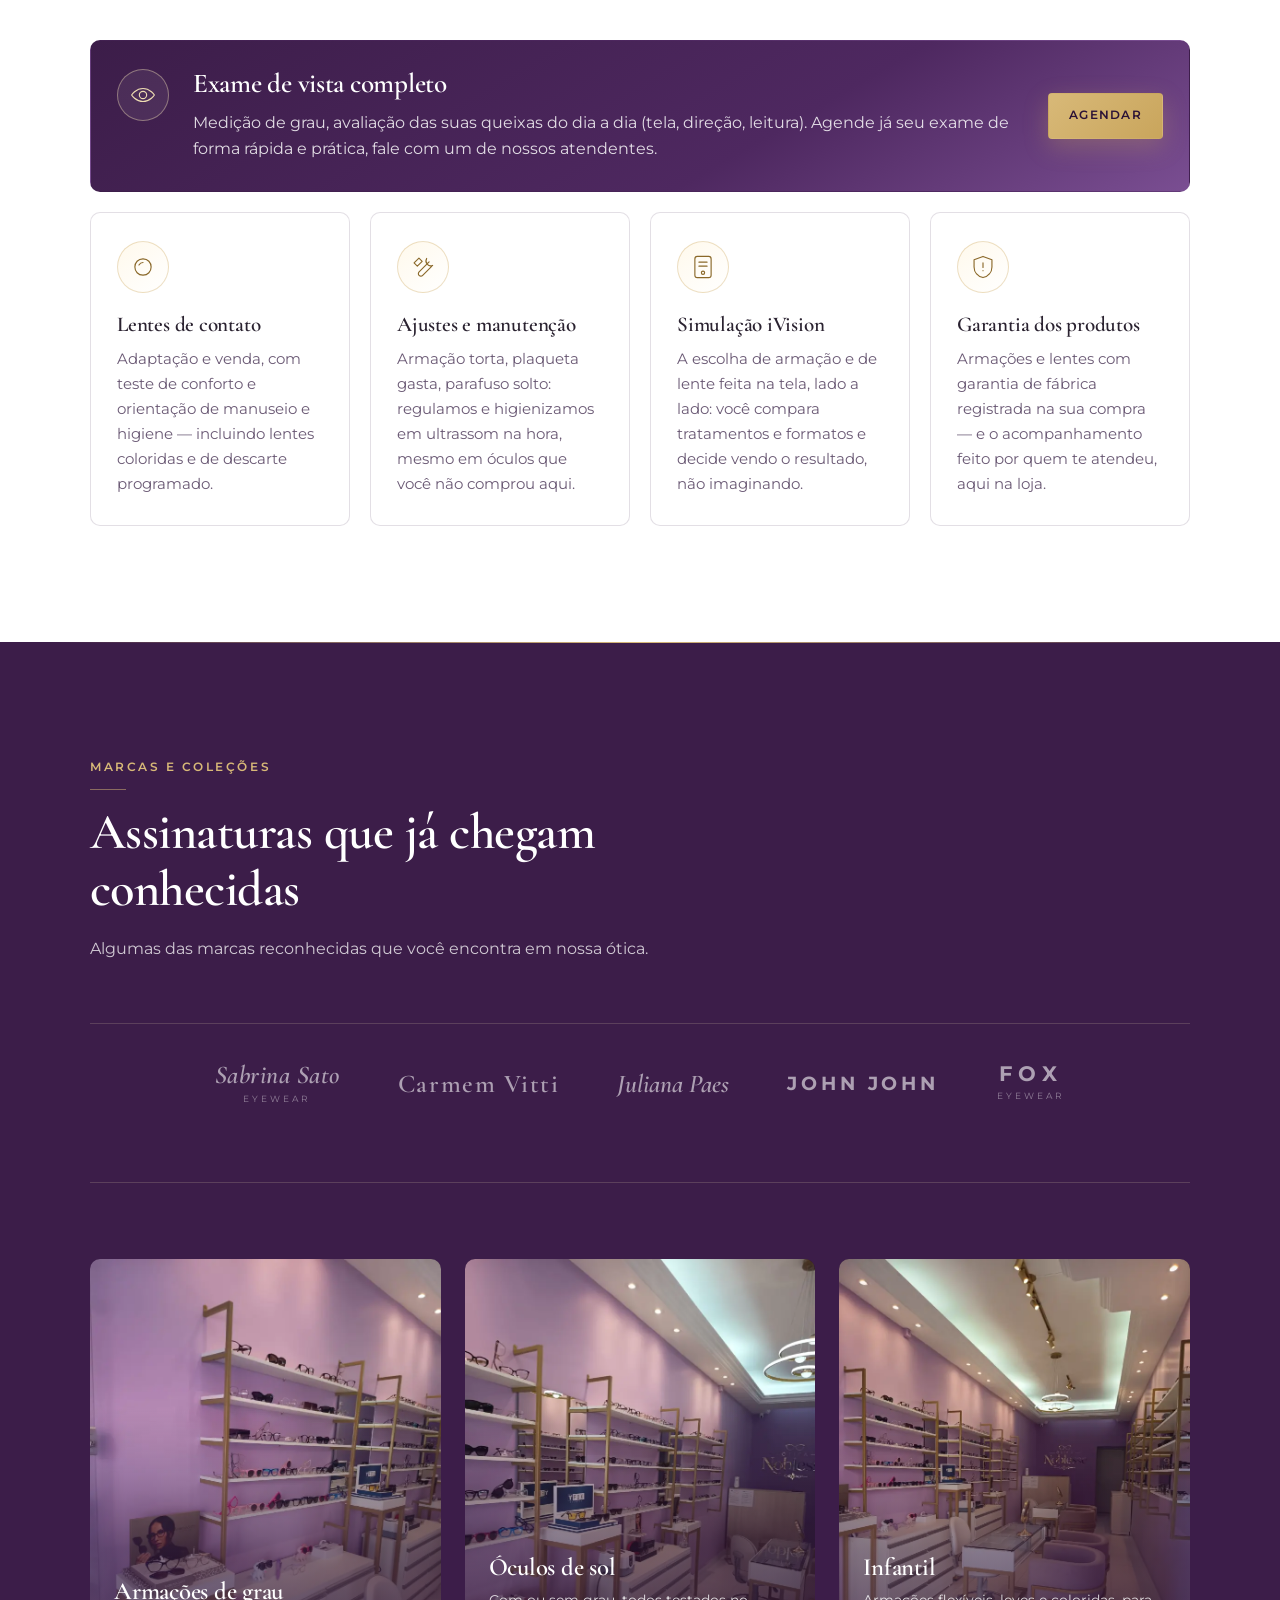
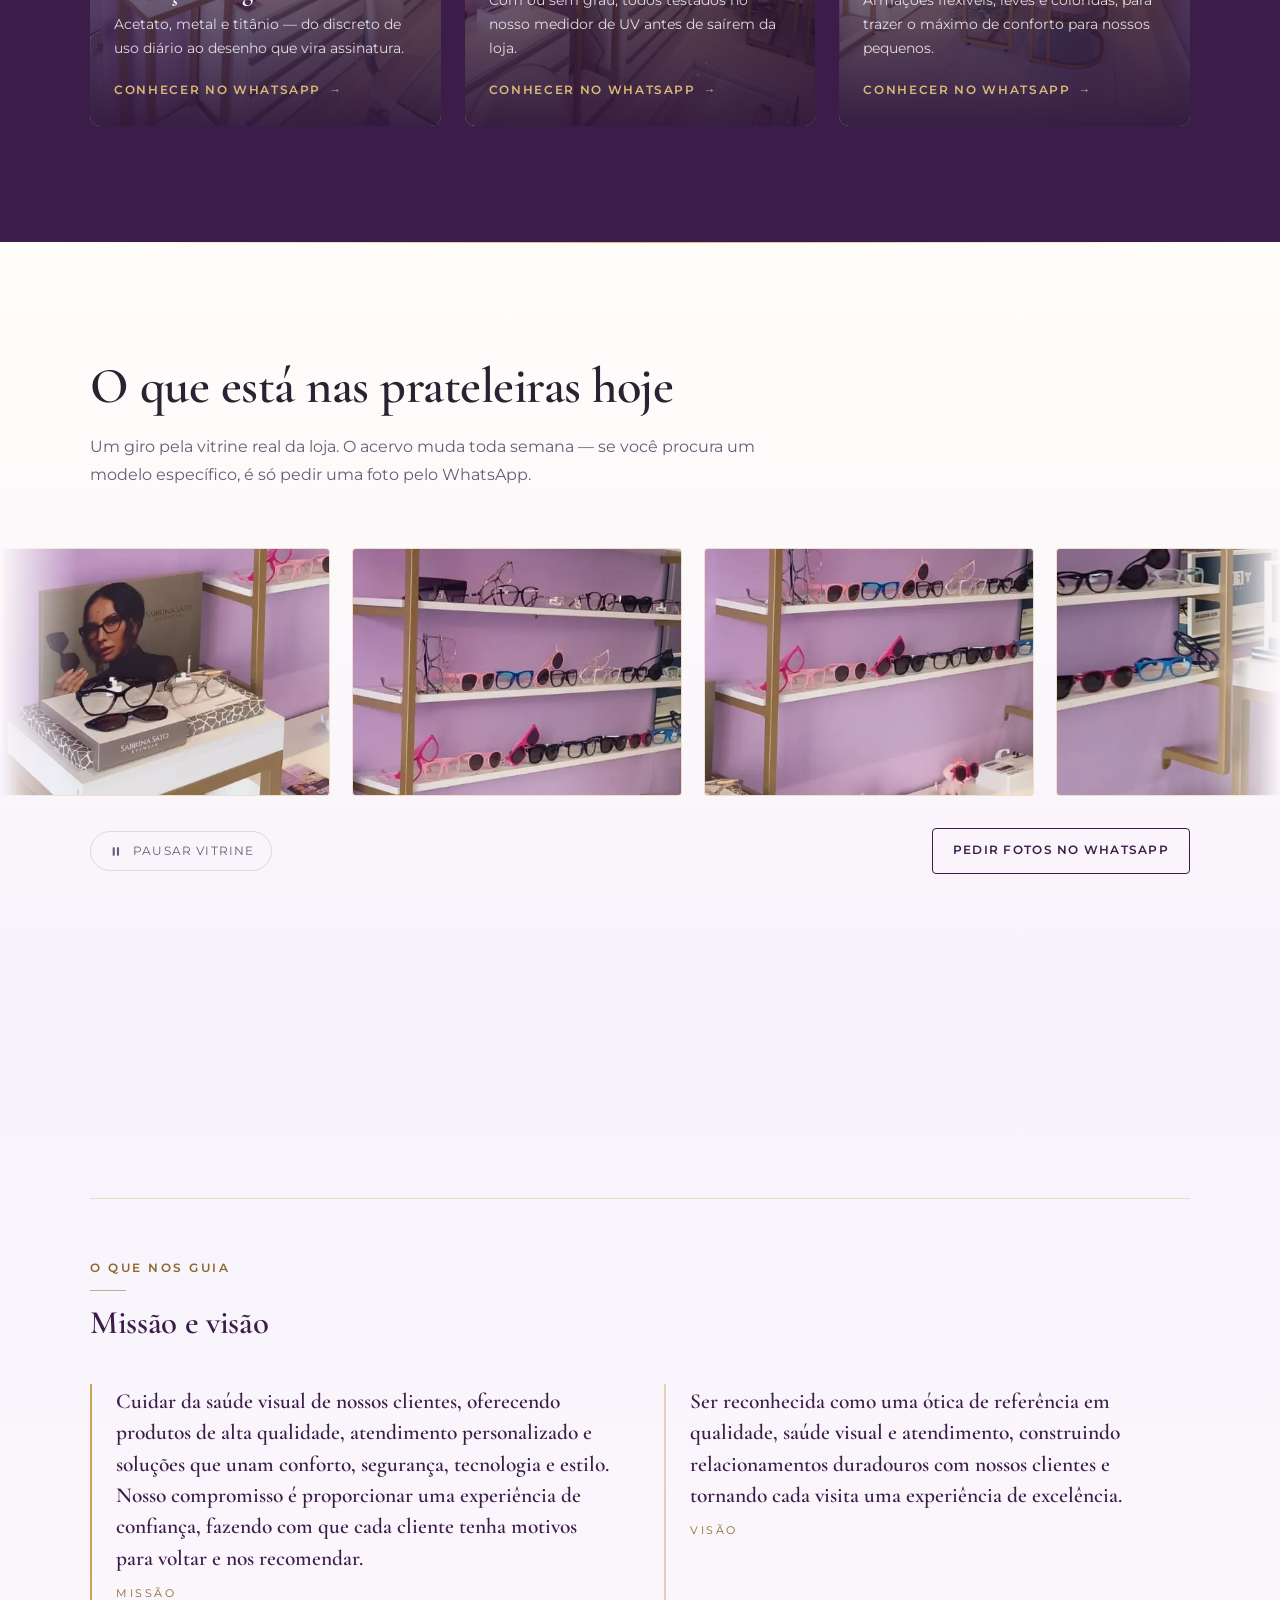
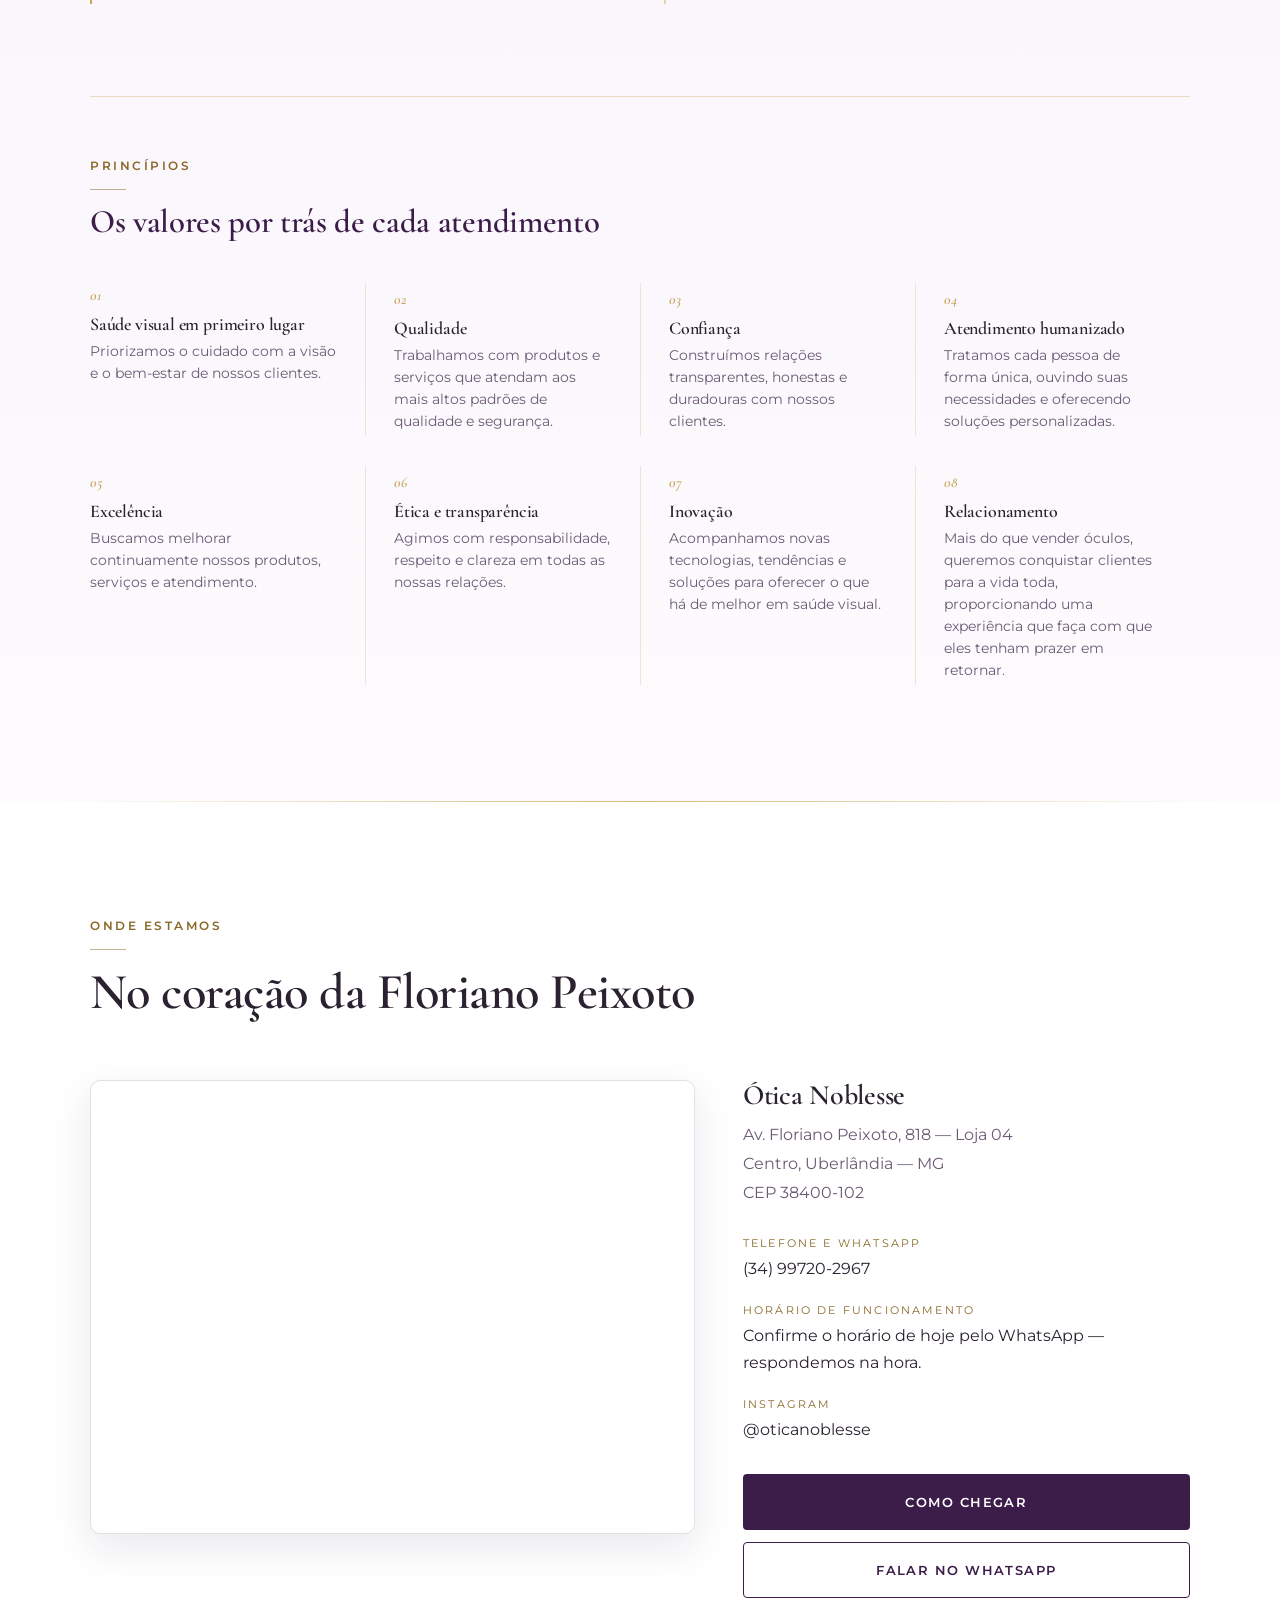
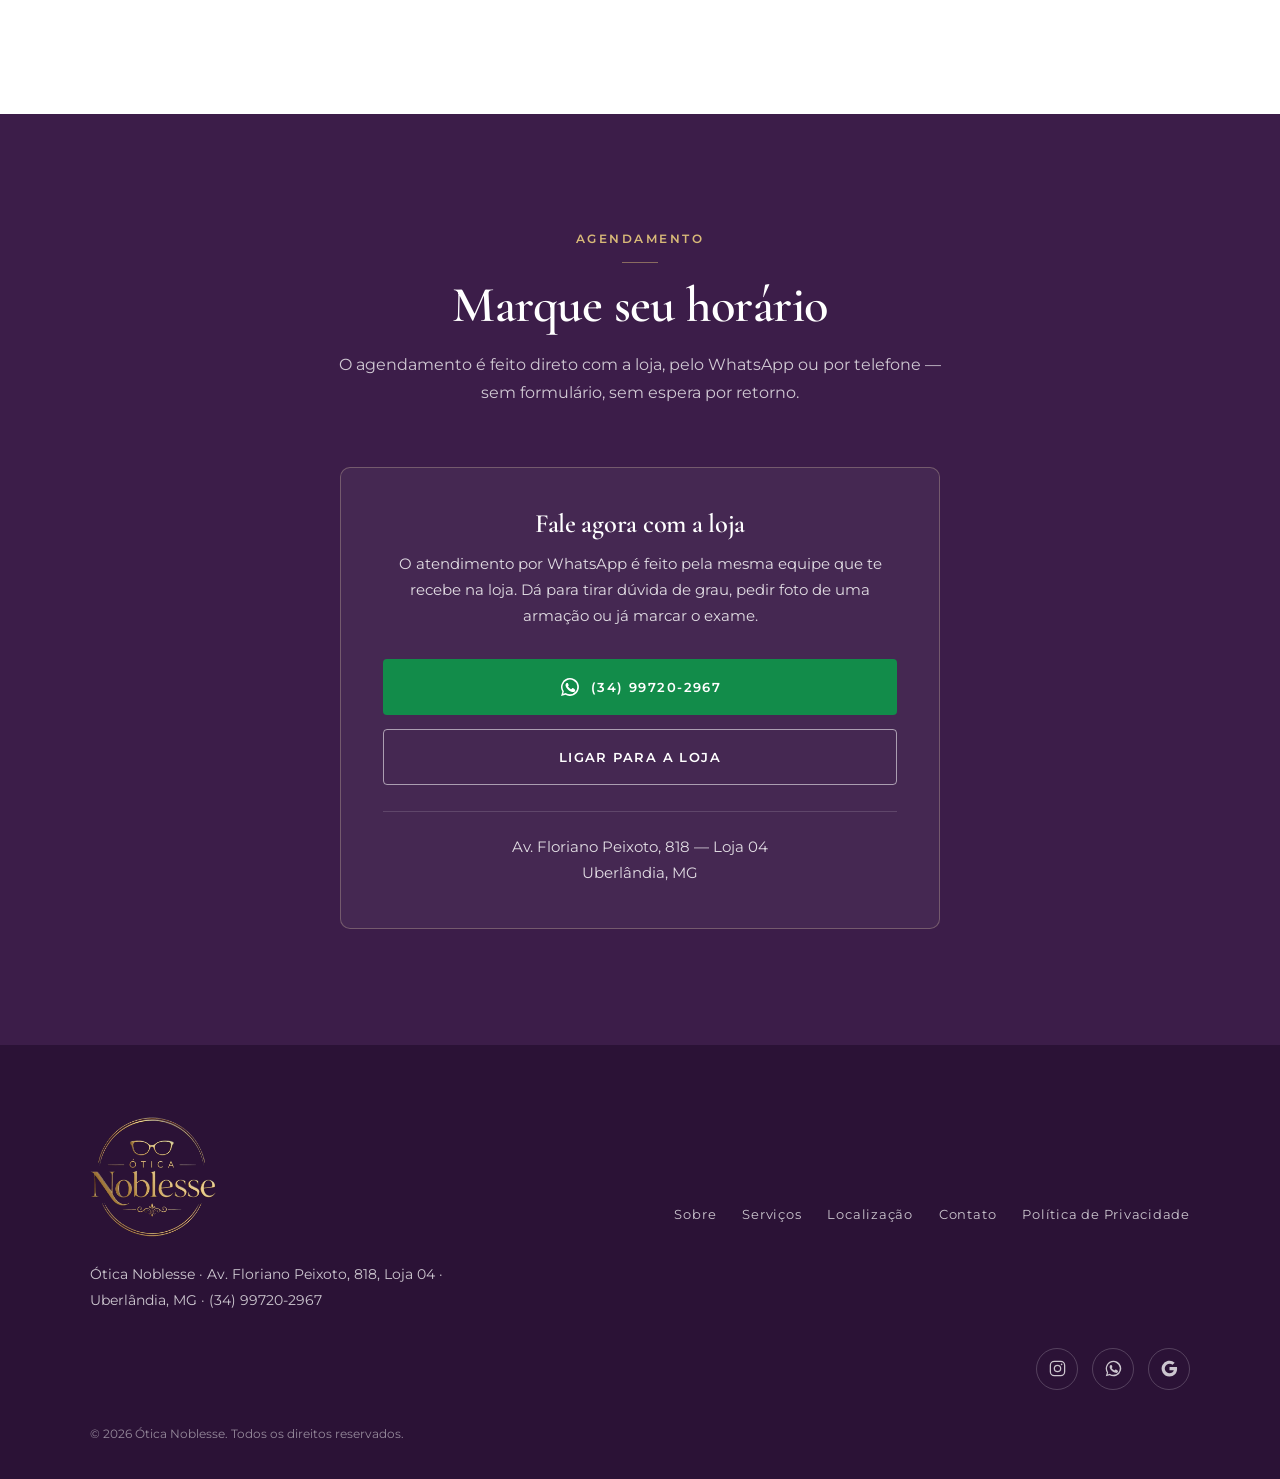
==== commit 1f1125d7: "Troca o nome e o ícone pelo logo oficial da Ótica Noblesse Recorta o logo (dourado, fundo transparen" ====
--- a/index.html
+++ b/index.html
@@ -81,8 +81,9 @@
 <link rel="preload" href="assets/fonts/cormorant-600.woff2" as="font" type="font/woff2" crossorigin>
 <link rel="preload" as="image" href="assets/img/hero-1200.webp"
       imagesrcset="assets/img/hero-760.webp 760w, assets/img/hero-1200.webp 1200w" imagesizes="100vw">
-<!-- O logo do intro e o do header são SVG + fonte, embutidos no HTML e no CSS:
-     não há imagem de logo para pré-carregar. -->
+<!-- Logo oficial (dourado com fundo transparente): aparece no intro e no
+     header logo na primeira pintura, então vale pré-carregar. -->
+<link rel="preload" as="image" href="assets/img/logo-noblesse-240.webp" imagesrcset="assets/img/logo-noblesse-240.webp 240w, assets/img/logo-noblesse-480.webp 480w" imagesizes="(min-width:880px) 80px, 62px">
 
 <link rel="stylesheet" href="assets/css/styles.css">
 
@@ -150,26 +151,9 @@
      o foco do teclado nem ser lido por leitor de tela.
      ======================================================================== -->
 <div class="intro" id="intro" aria-hidden="true">
-  <!-- Assinatura tipográfica: o ícone é desenhado traço a traço e o nome entra
-       em seguida. É vetor + fonte, então fica nítido em qualquer tela e pesa
-       quase nada. A foto do logo na parede não serve aqui — ampliada, aparecem
-       o brilho estourado, a textura e a perspectiva da parede.
-       QUANDO CHEGAR O VETOR da logo (.svg), troque este <svg> por ele e
-       mantenha o pathLength="1" nos traços para a animação continuar. -->
+  <!-- Logo oficial da Ótica Noblesse (versão dourada, fundo transparente). -->
   <div class="intro-marca">
-    <svg class="intro-mark" viewBox="0 0 64 30" aria-hidden="true" focusable="false">
-      <g fill="none" stroke="currentColor" stroke-width="2.2" stroke-linecap="round" stroke-linejoin="round">
-        <path pathLength="1" d="M4 8c0-2.2 1.6-3.6 4-4"/>
-        <path pathLength="1" d="M60 8c0-2.2-1.6-3.6-4-4"/>
-        <path pathLength="1" d="M4 10c0 8 4.2 13 10.5 13S26 18 26 11c0-1.6-.6-2.4-2.2-2.7C21.4 7.8 17.6 7.6 14 7.6S6.6 7.8 6 8.3C4.6 8.7 4 9 4 10z"/>
-        <path pathLength="1" d="M60 10c0 8-4.2 13-10.5 13S38 18 38 11c0-1.6.6-2.4 2.2-2.7 2.4-.5 6.2-.7 9.8-.7s7.4.2 8 .7c1.4.4 2 .7 2 2z"/>
-        <path pathLength="1" d="M26 11c1.8-1.4 8.2-1.4 12 0"/>
-      </g>
-    </svg>
-    <span class="intro-texto">
-      <span class="intro-kicker">Ótica</span>
-      <span class="intro-nome">Noblesse</span>
-    </span>
+    <img class="intro-logo" src="assets/img/logo-noblesse-240.webp" srcset="assets/img/logo-noblesse-240.webp 240w, assets/img/logo-noblesse-480.webp 480w" sizes="(min-width:880px) 280px, 200px" width="240" height="228" alt="">
   </div>
 </div>
 
@@ -181,24 +165,10 @@
 <header class="site-header" id="site-header">
   <div class="shell header-inner">
 
-    <!-- Assinatura tipográfica (ícone em SVG + nome na fonte do site). Ela
-         funciona nos dois estados do header — transparente sobre o hero e
-         branco depois da rolagem —, o que uma foto não conseguiria.
-         Quando chegar o VETOR da logo, troque este <svg> por ele. -->
+    <!-- Logo oficial da Ótica Noblesse (dourado, fundo transparente): funciona
+         tanto sobre o hero quanto no header branco depois da rolagem. -->
     <a class="logo" href="#topo" aria-label="Ótica Noblesse — início">
-      <svg class="logo-mark" viewBox="0 0 64 30" aria-hidden="true" focusable="false">
-        <g fill="none" stroke="currentColor" stroke-width="2.2" stroke-linecap="round" stroke-linejoin="round">
-          <path d="M4 8c0-2.2 1.6-3.6 4-4"/>
-          <path d="M60 8c0-2.2-1.6-3.6-4-4"/>
-          <path d="M4 10c0 8 4.2 13 10.5 13S26 18 26 11c0-1.6-.6-2.4-2.2-2.7C21.4 7.8 17.6 7.6 14 7.6S6.6 7.8 6 8.3C4.6 8.7 4 9 4 10z"/>
-          <path d="M60 10c0 8-4.2 13-10.5 13S38 18 38 11c0-1.6.6-2.4 2.2-2.7 2.4-.5 6.2-.7 9.8-.7s7.4.2 8 .7c1.4.4 2 .7 2 2z"/>
-          <path d="M26 11c1.8-1.4 8.2-1.4 12 0"/>
-        </g>
-      </svg>
-      <span class="logo-text">
-        <span class="logo-kicker">Ótica</span>
-        <span class="logo-name">Noblesse</span>
-      </span>
+      <img class="logo-img" src="assets/img/logo-noblesse-240.webp" srcset="assets/img/logo-noblesse-240.webp 240w, assets/img/logo-noblesse-480.webp 480w" sizes="(min-width:880px) 80px, 62px" width="240" height="228" alt="">
     </a>
 
     <nav class="nav" id="nav" aria-label="Navegação principal">
@@ -989,15 +959,7 @@
 
     <div class="footer-brand">
       <span class="logo">
-        <svg class="logo-mark" viewBox="0 0 64 30" aria-hidden="true" focusable="false">
-          <g fill="none" stroke="currentColor" stroke-width="2.2" stroke-linecap="round" stroke-linejoin="round">
-            <path d="M4 8c0-2.2 1.6-3.6 4-4"/><path d="M60 8c0-2.2-1.6-3.6-4-4"/>
-            <path d="M4 10c0 8 4.2 13 10.5 13S26 18 26 11c0-1.6-.6-2.4-2.2-2.7C21.4 7.8 17.6 7.6 14 7.6S6.6 7.8 6 8.3C4.6 8.7 4 9 4 10z"/>
-            <path d="M60 10c0 8-4.2 13-10.5 13S38 18 38 11c0-1.6.6-2.4 2.2-2.7 2.4-.5 6.2-.7 9.8-.7s7.4.2 8 .7c1.4.4 2 .7 2 2z"/>
-            <path d="M26 11c1.8-1.4 8.2-1.4 12 0"/>
-          </g>
-        </svg>
-        <span class="logo-text"><span class="logo-kicker">Ótica</span><span class="logo-name">Noblesse</span></span>
+        <img class="logo-img" src="assets/img/logo-noblesse-240.webp" srcset="assets/img/logo-noblesse-240.webp 240w, assets/img/logo-noblesse-480.webp 480w" sizes="120px" width="240" height="228" alt="Ótica Noblesse" loading="lazy">
       </span>
       <!-- NAP repetido em texto para SEO local — manter idêntico ao Google Meu Negócio -->
       <p class="footer-nap">
--- a/assets/css/styles.css
+++ b/assets/css/styles.css
@@ -158,8 +158,7 @@
 
 /* -------------------------------------------------- 2b. INTRO DE MARCA
    Linha do tempo (total 3,0s, tudo em CSS — não espera o main.js):
-     0,00s  ícone se desenha traço a traço (1,1s, ease-out)
-     0,85s  nome entra com fade + subida (0,7s) — 250ms antes do traço acabar
+     0,15s  logo entra com fade + subida (0,9s)
      1,55s  deriva lenta do conjunto até a saída, para não ficar congelado
      2,25s  o logo sai de cena: sobe um pouco e desbota (0,5s)
      2,30s  Ken Burns do hero começa — a foto já está viva quando a cortina abre
@@ -209,27 +208,13 @@
   to{opacity:0;transform:scale(1.10) translateY(-10px);}
 }
 
-/* O ícone é desenhado traço a traço; pathLength="1" no SVG faz todos os
-   traços andarem no mesmo ritmo, independentemente do comprimento real. */
-.intro-mark{width:clamp(96px,20vw,152px);height:auto;color:var(--gold-400);}
-.intro-mark path{
-  stroke-dasharray:1;stroke-dashoffset:1;
-  animation:intro-traco 1.1s ease-out forwards;
-}
-@keyframes intro-traco{ to{stroke-dashoffset:0;} }
-
-/* O nome entra 250ms antes do traço terminar, para os dois se emendarem. */
-.intro-texto{
-  display:flex;flex-direction:column;align-items:center;line-height:1;color:var(--white);
+/* O logo entra com fade + leve subida e depois segue a deriva do conjunto. */
+.intro-logo{
+  display:block;width:clamp(180px,42vw,280px);height:auto;
   opacity:0;transform:translateY(8px);
-  animation:intro-texto .7s ease-out .85s forwards;
-}
-@keyframes intro-texto{ to{opacity:1;transform:translateY(0);} }
-.intro-kicker{font-size:.66rem;letter-spacing:.42em;text-transform:uppercase;opacity:.85;padding-left:5px;}
-.intro-nome{
-  font-family:var(--font-display);font-style:italic;font-weight:600;
-  font-size:clamp(2.1rem,6.5vw,3.1rem);margin-top:7px;
-}
+  animation:intro-logo .9s ease-out .15s forwards;
+}
+@keyframes intro-logo{ to{opacity:1;transform:translateY(0);} }
 
 /* ----------------------------------------------------------- 3. COMPONENTES */
 .btn{
@@ -306,16 +291,11 @@
 .site-header.is-scrolled{background:rgba(255,255,255,.97);box-shadow:0 1px 0 var(--line),0 10px 30px rgba(43,18,54,.07);}
 .site-header.is-scrolled::before{opacity:0;}
 
-/* Assinatura tipográfica: ícone em SVG + nome na fonte do site. Muda de cor
-   junto com o header (dourado claro sobre o hero, dourado escuro no branco),
-   o que uma imagem não faria. */
-.logo{display:inline-flex;align-items:center;gap:12px;color:var(--white);transition:color var(--tr);}
-.logo-mark{width:44px;height:22px;color:var(--gold-400);flex:none;}
-.logo-text{display:flex;flex-direction:column;line-height:1;}
-.logo-kicker{font-size:.56rem;letter-spacing:.42em;text-transform:uppercase;opacity:.85;padding-left:3px;}
-.logo-name{font-family:var(--font-display);font-style:italic;font-weight:600;font-size:1.45rem;letter-spacing:.01em;margin-top:2px;}
-.site-header.is-scrolled .logo{color:var(--plum-800);}
-.site-header.is-scrolled .logo-mark{color:var(--gold-700);}
+/* Logo oficial em imagem (dourado, fundo transparente). Não muda de cor com o
+   header: o dourado funciona sobre o hero e sobre o branco. */
+.logo{display:inline-flex;align-items:center;}
+.logo-img{display:block;width:auto;height:62px;}
+@media (min-width:880px){ .logo-img{height:80px;} }
 
 .nav{display:flex;align-items:center;gap:clamp(16px,2.2vw,30px);}
 .nav-list{display:none;gap:clamp(14px,1.8vw,26px);}
@@ -927,7 +907,8 @@
 /* ------------------------------------------------------------- 13. FOOTER */
 .site-footer{background:var(--plum-900);color:rgba(255,255,255,.76);padding:clamp(48px,7vw,72px) 0 calc(34px + env(safe-area-inset-bottom,0px));font-size:.9rem;}
 .footer-inner{display:grid;gap:30px;justify-items:center;text-align:center;}
-.footer-brand .logo{color:var(--white);justify-content:center;}
+.footer-brand .logo{justify-content:center;}
+.footer-brand .logo-img{height:120px;}
 .footer-nap{margin:18px 0 0;max-width:46ch;line-height:1.8;}
 .footer-nap a:hover{color:var(--gold-400);}
 .footer-hours{margin-top:8px;font-size:.86rem;}
@@ -972,8 +953,7 @@
 
 /* -------------------------------------------- 15. PÁGINAS LEGAIS (texto) */
 .legal-header{border-bottom:1px solid var(--line);padding:20px 0;}
-.legal-header .logo{color:var(--plum-800);}
-.legal-header .logo-mark{color:var(--gold-700);}
+.legal-header .logo-img{height:72px;}
 .legal{max-width:760px;padding-block:clamp(48px,8vw,86px);}
 .legal h1{font-size:clamp(2.2rem,6vw,3.2rem);margin-bottom:10px;}
 .legal h2{font-size:1.35rem;margin:38px 0 12px;color:var(--plum-800);}
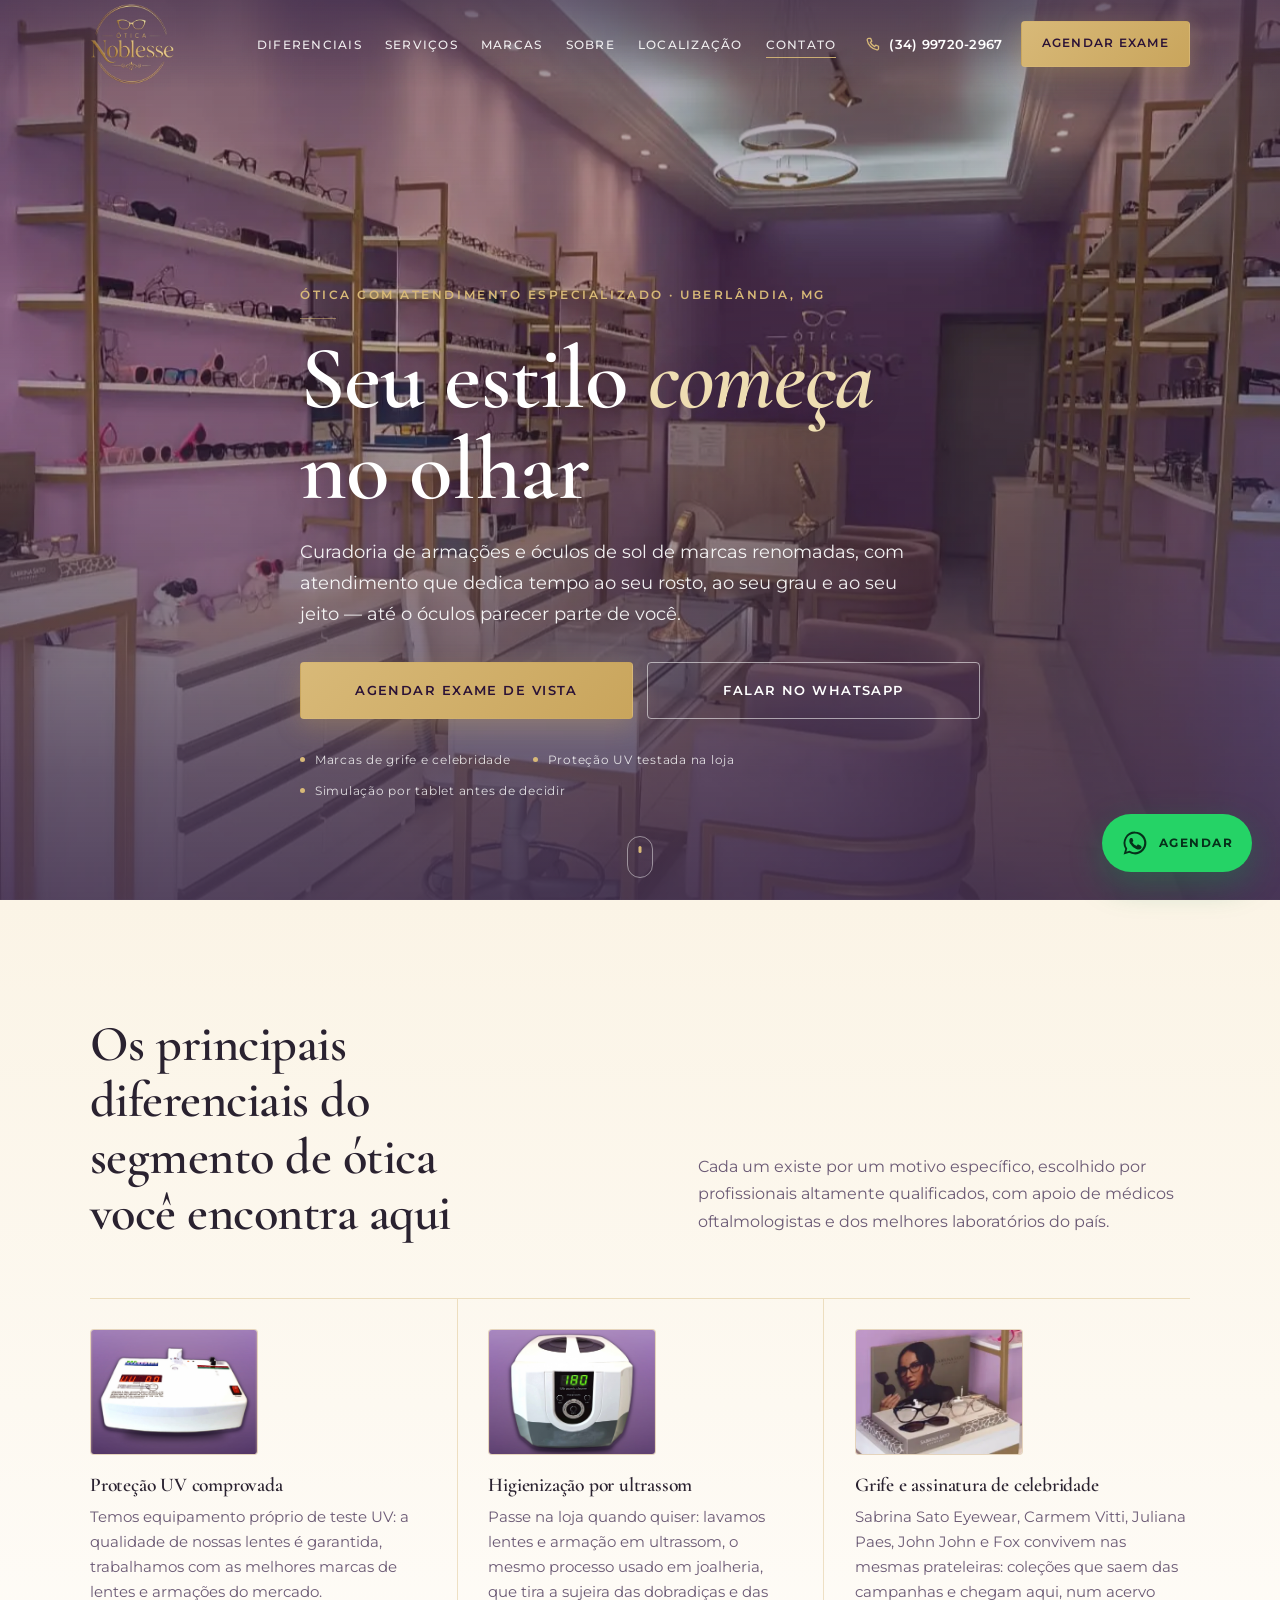
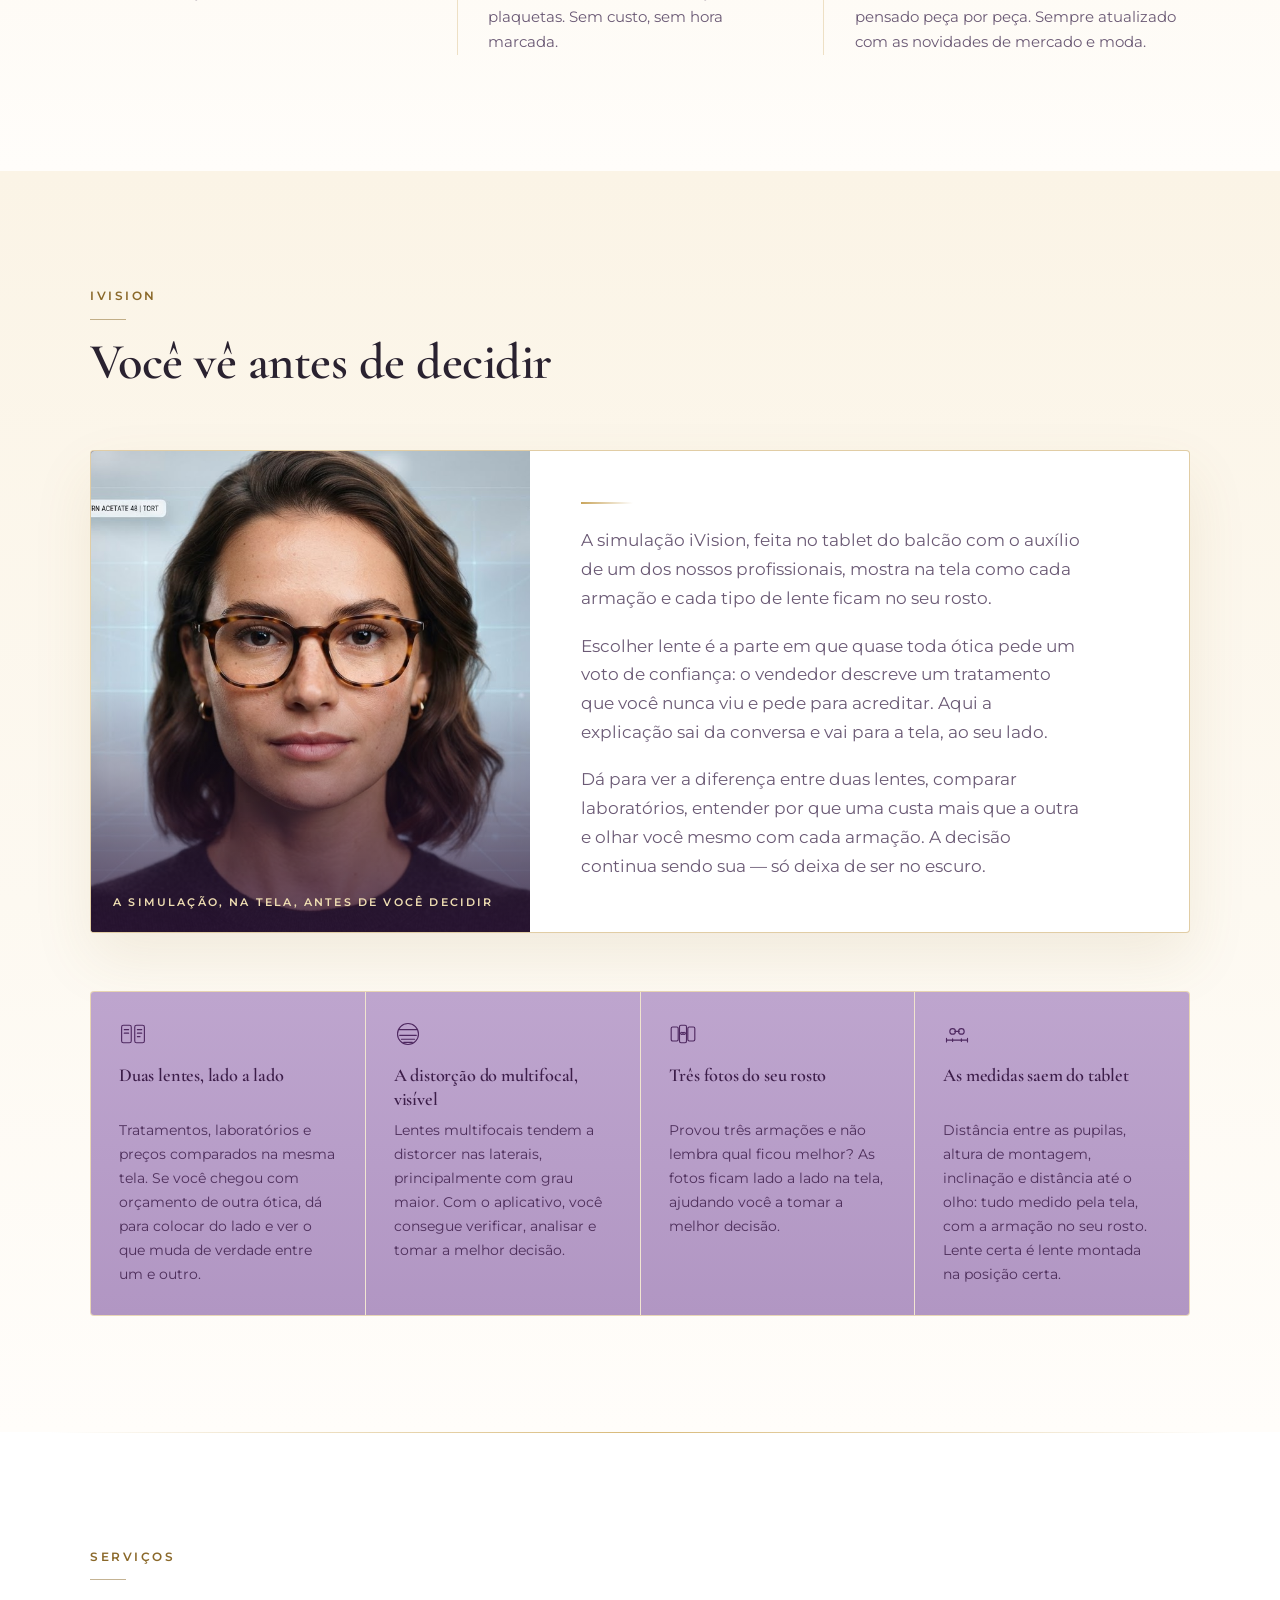
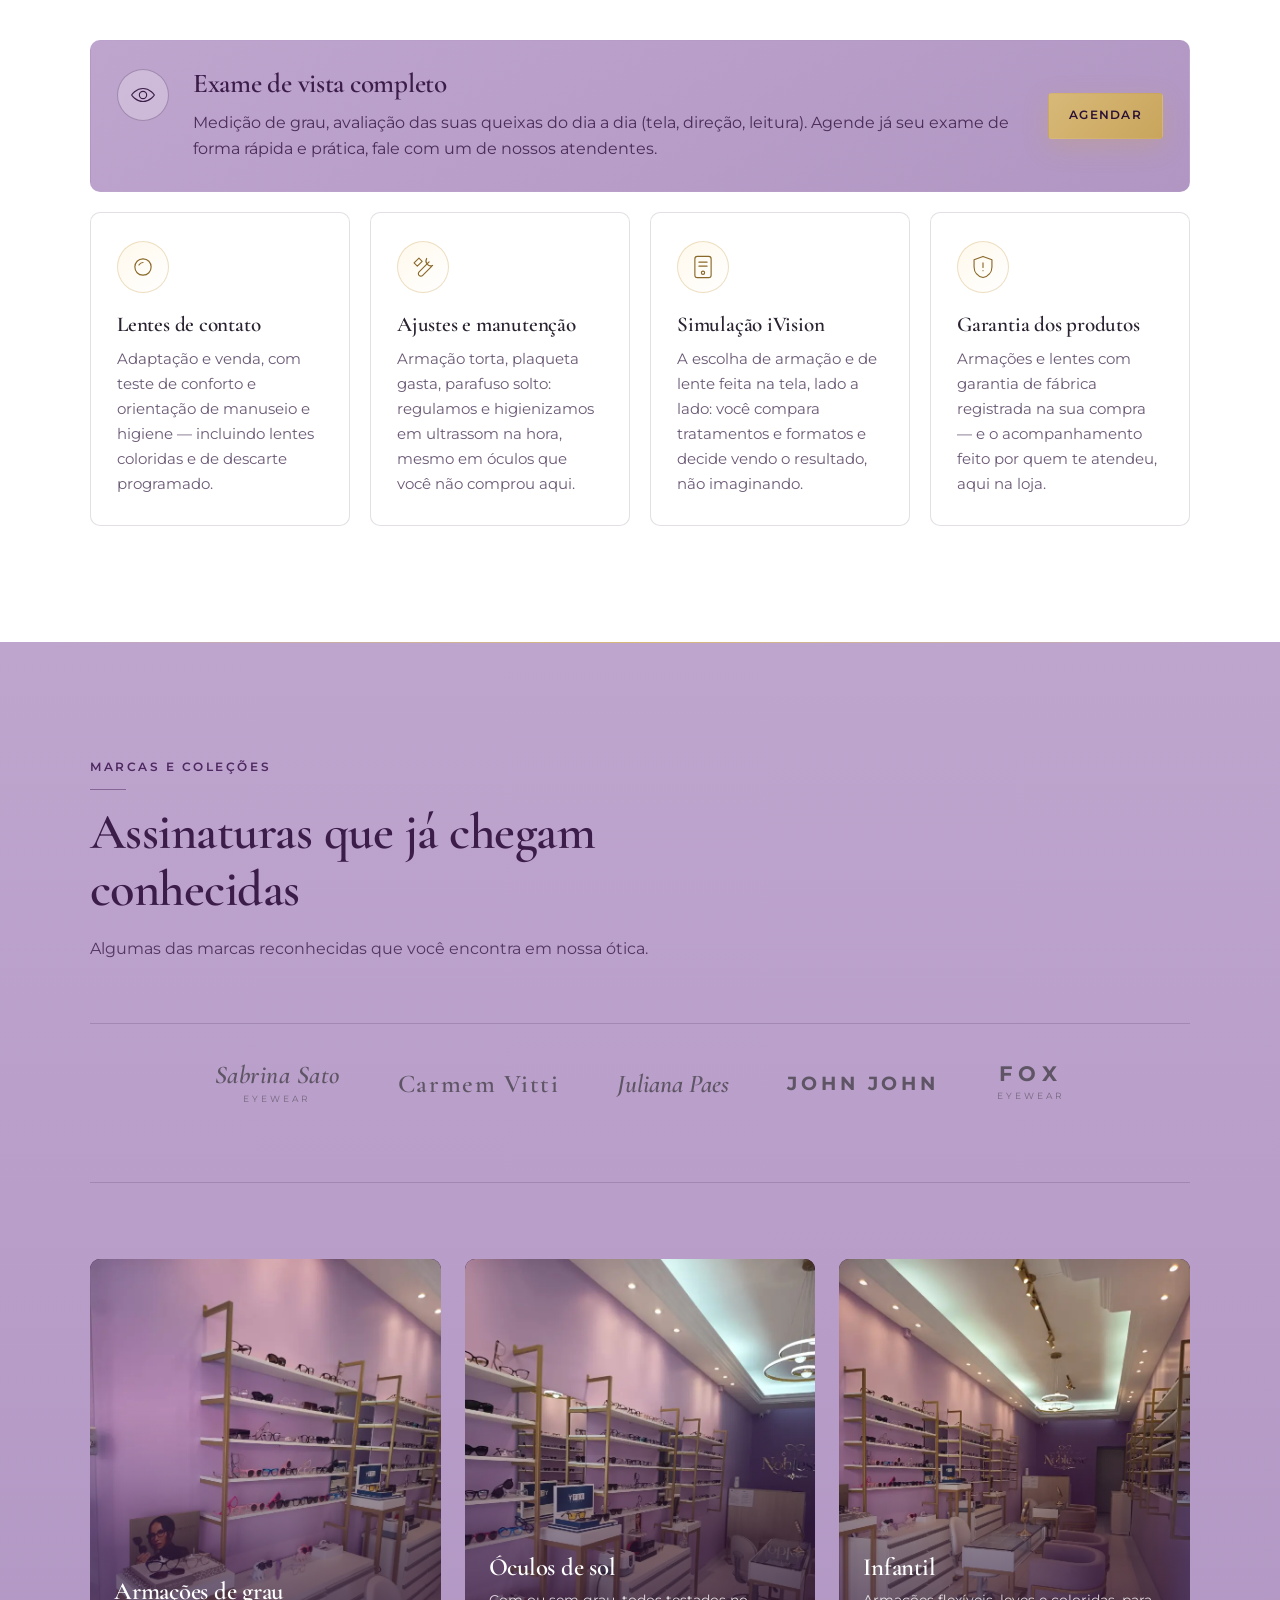
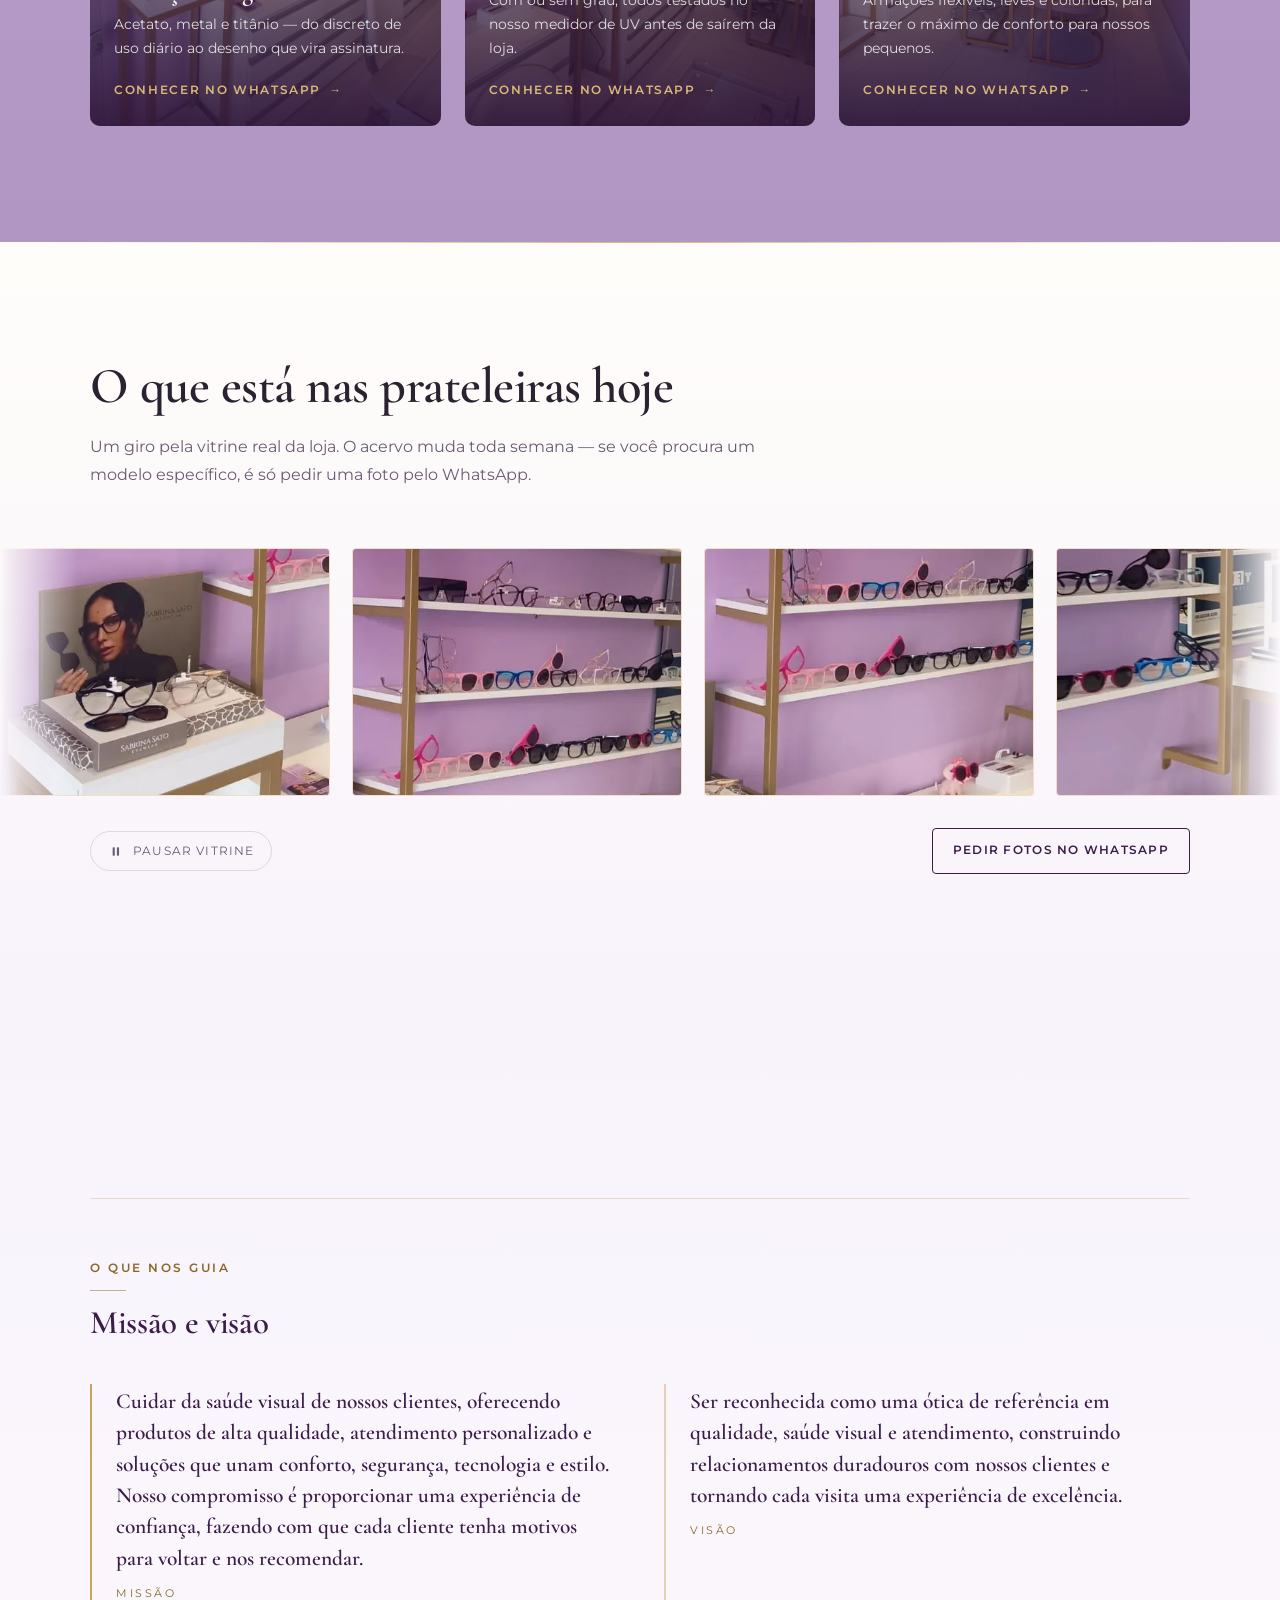
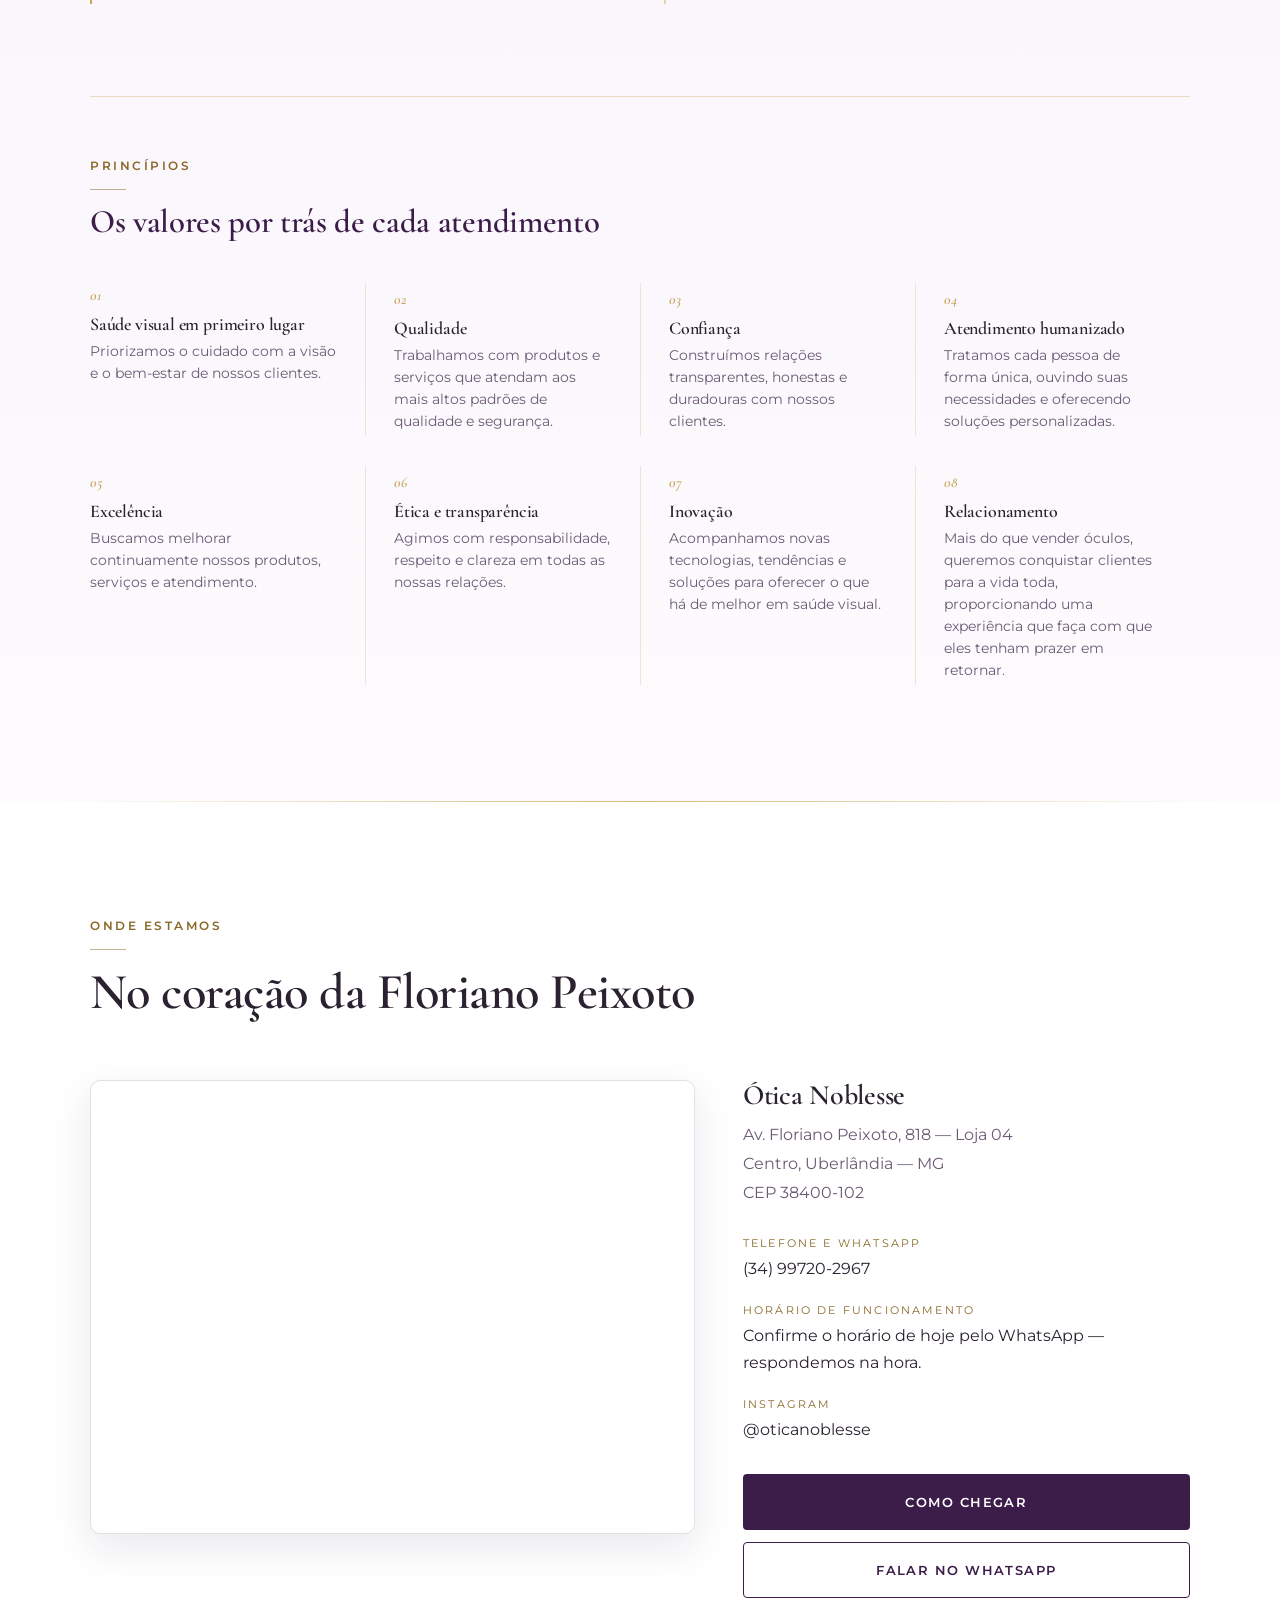
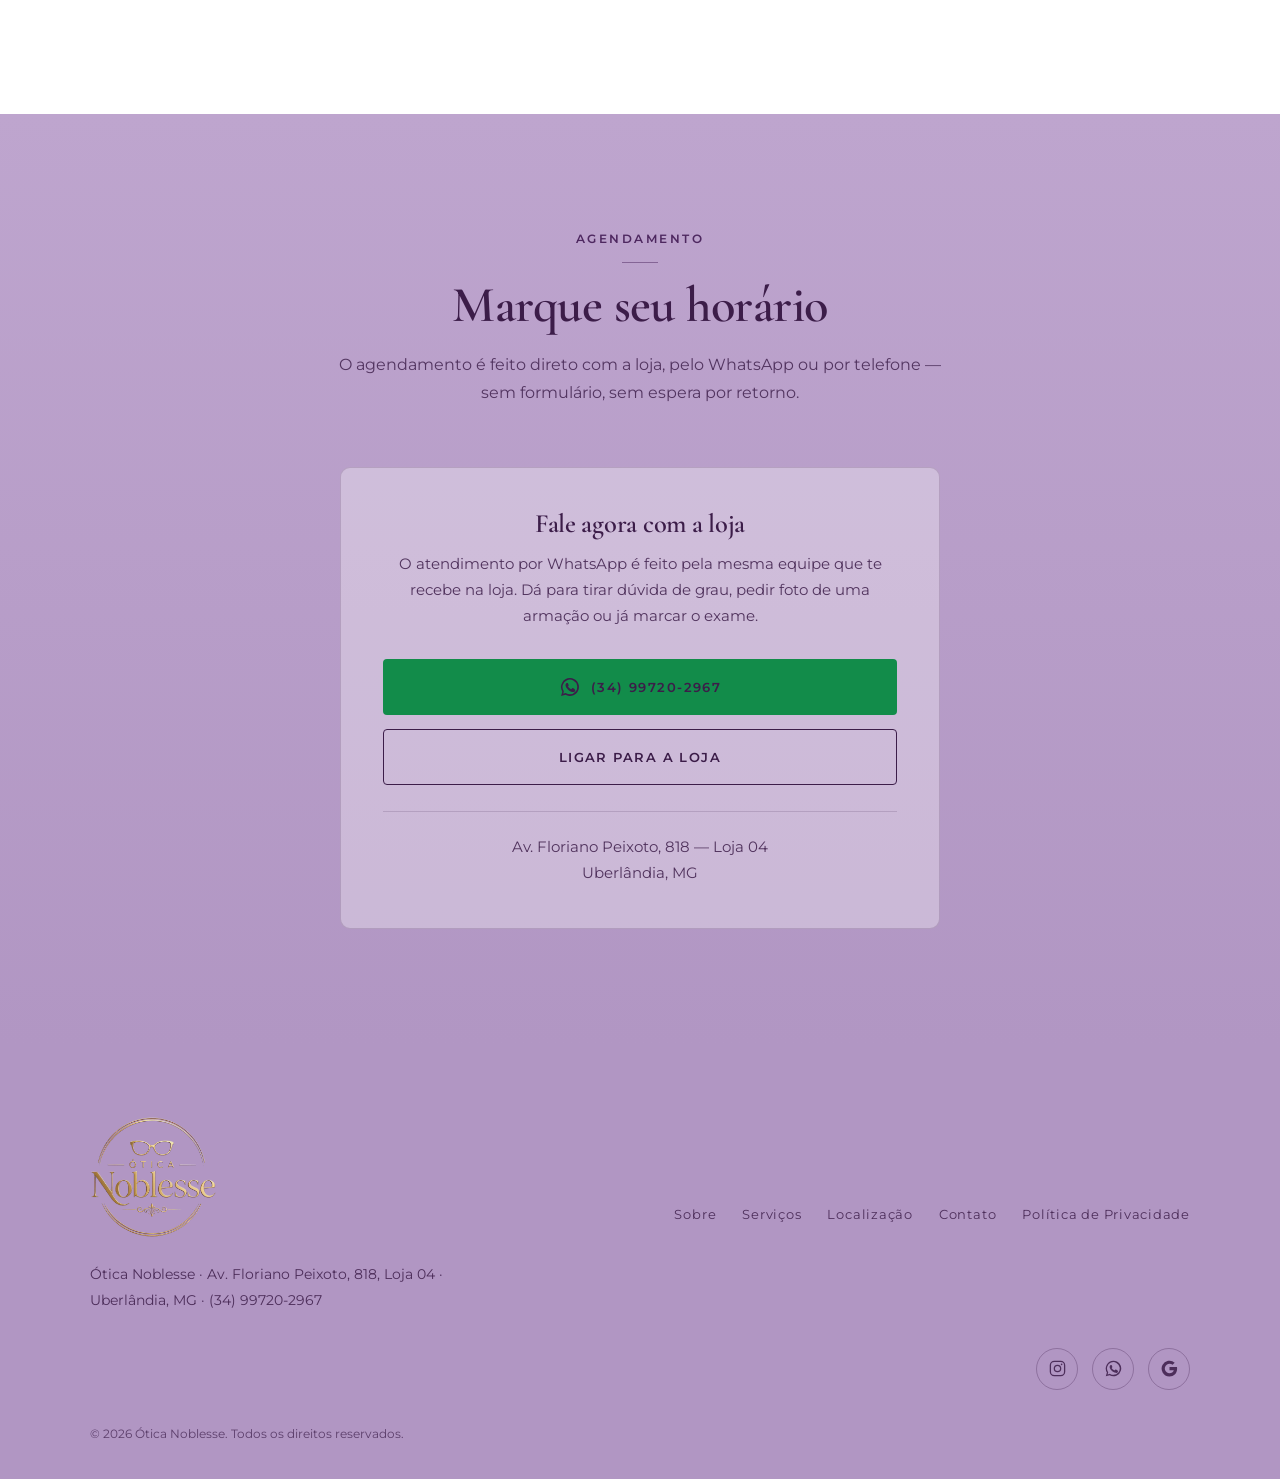
==== commit 7e79ef8a: "Troca o tema roxo-escuro pelo lilás do logo Faixa do convite, cards do iVision, card do exame de vis" ====
--- a/index.html
+++ b/index.html
@@ -44,7 +44,7 @@
 <meta name="viewport" content="width=device-width, initial-scale=1, viewport-fit=cover">
 <title>Ótica Noblesse | Ótica em Uberlândia — óculos de grau, solares e exame de vista</title>
 <meta name="description" content="Ótica com atendimento especializado em Uberlândia (MG): armações de grife, óculos de sol, lentes com proteção UV testada na loja e exame de vista com hora marcada. Av. Floriano Peixoto, 818.">
-<meta name="theme-color" content="#3C1D49">
+<meta name="theme-color" content="#BEA5CE">
 <!-- ==========================================================================
      ENDEREÇO DE PUBLICAÇÃO — trocar em TODOS os 4 lugares ao mudar de endereço
      (canonical e og:url aqui, "url" e "image" no JSON-LD no fim do arquivo,
--- a/assets/css/styles.css
+++ b/assets/css/styles.css
@@ -34,6 +34,9 @@
   --plum-700:#4E2860;
   --plum-500:#7A4E92;
   --lilac-500:#A97CC4;
+  /* lilás do logo: cor de fundo das áreas de destaque (texto em ameixa por cima) */
+  --lilac-logo:#BEA5CE;
+  --lilac-logo-deep:#B196C3;
   --lilac-400:#C0A0D8;
   --lilac-300:#D9BFE6;
   --lilac-100:#EDE0F4;
@@ -117,15 +120,18 @@
 
 .section{padding:clamp(64px,10vw,116px) 0;}
 .section-lilac{background:linear-gradient(180deg,var(--lilac-50),#FDFBFE);}
-.section-plum{background:var(--plum-800);color:var(--white);}
-.section-plum a{color:var(--white);}
+.section-plum{background:linear-gradient(180deg,var(--lilac-logo),var(--lilac-logo-deep));color:var(--plum-800);}
+.section-plum a{color:var(--plum-800);}
+.section-plum .eyebrow-light{color:var(--plum-700);}
+.section-plum .btn-ghost{border-color:var(--plum-800);color:var(--plum-800);}
+.section-plum .btn-ghost:hover{background:var(--plum-800);border-color:var(--plum-800);color:var(--white);}
 
 .section-head{max-width:640px;margin-bottom:clamp(36px,5vw,60px);}
 .section-head-center{margin-inline:auto;text-align:center;}
 .section-head-center .eyebrow::after{margin-inline:auto;}
 .section-title{font-size:clamp(2rem,5.2vw,3.15rem);}
 .section-lead{margin-top:18px;color:var(--muted);font-size:1.02rem;}
-.section-head-light .section-lead{color:var(--muted-light);}
+.section-head-light .section-lead{color:rgba(60,29,73,.82);}
 
 /* Revelação suave ao entrar na viewport.
    O estado inicial invisível só é aplicado quando o JS está de pé (classe .js
@@ -175,7 +181,7 @@
   position:fixed;inset:0;z-index:300;
   /* brilho ameixa atrás da placa, para ela não flutuar num fundo chapado */
   background:
-    radial-gradient(ellipse 70% 55% at 50% 46%, #4E2860 0%, #35173F 55%, var(--plum-900) 100%);
+    radial-gradient(ellipse 70% 55% at 50% 46%, #C9B2D8 0%, var(--lilac-logo) 55%, var(--lilac-logo-deep) 100%);
   animation:intro-sai .55s cubic-bezier(.4,0,.2,1) 2.45s forwards;
 }
 @keyframes intro-sai{
@@ -281,7 +287,7 @@
 }
 .site-header::before{
   content:"";position:absolute;inset:0;
-  background:linear-gradient(180deg,rgba(43,18,54,.55),rgba(43,18,54,0));
+  background:linear-gradient(180deg,rgba(62,44,76,.5),rgba(62,44,76,0));
   transition:opacity var(--tr);
 }
 .header-inner{
@@ -382,7 +388,7 @@
 .hero::after{
   content:"";position:absolute;inset:0;z-index:-1;
   background:
-    linear-gradient(180deg,rgba(43,18,54,.62) 0%,rgba(43,18,54,.30) 34%,rgba(43,18,54,.86) 86%,rgba(43,18,54,.94) 100%);
+    linear-gradient(180deg,rgba(62,44,76,.5) 0%,rgba(62,44,76,.22) 34%,rgba(62,44,76,.78) 86%,rgba(62,44,76,.88) 100%);
 }
 .hero-inner{max-width:760px;}
 .hero-title{font-size:clamp(2.85rem,10vw,5.6rem);line-height:1.02;text-shadow:0 2px 30px rgba(43,18,54,.35);}
@@ -405,8 +411,8 @@
 .hero-banner{
   position:absolute;left:0;right:0;z-index:5;
   top:calc(var(--header-h) + env(safe-area-inset-top,0px));
-  background:linear-gradient(90deg, rgba(43,18,54,.94), rgba(78,40,96,.94));
-  border-block:1px solid rgba(201,165,92,.38);
+  background:linear-gradient(90deg, rgba(190,165,206,.97), rgba(177,150,195,.97));
+  border-block:1px solid rgba(201,165,92,.5);
 }
 .hero-banner-inner{
   display:flex;flex-wrap:wrap;align-items:center;justify-content:center;
@@ -417,9 +423,9 @@
 }
 .hero-banner strong{
   font-size:.74rem;font-weight:700;letter-spacing:.16em;text-transform:uppercase;
-  color:var(--gold-400);
-}
-.hero-banner span{font-size:.84rem;color:rgba(255,255,255,.88);}
+  color:var(--plum-800);
+}
+.hero-banner span{font-size:.84rem;color:rgba(60,29,73,.88);}
 .hero-banner .btn{flex:none;}
 /* O conteúdo do hero é alinhado embaixo, então a faixa ocupa espaço que já
    estava vazio. A folga abaixo é só o suficiente para o texto não passar por
@@ -605,13 +611,13 @@
 .tech-card{
   display:flex;gap:16px;align-items:flex-start;
   padding:clamp(22px,2.4vw,28px);
-  background:linear-gradient(180deg, rgba(60,29,73,.92), rgba(43,18,54,.92));
+  background:linear-gradient(180deg, var(--lilac-logo), var(--lilac-logo-deep));
   transition:background var(--tr);
 }
-.tech-card:hover{background:linear-gradient(180deg, rgba(78,40,96,.95), rgba(52,24,66,.95));}
-.tech-card h3{font-size:1.14rem;line-height:1.3;margin-bottom:8px;color:var(--white);}
-.tech-card p{font-size:.88rem;color:rgba(255,255,255,.78);}
-.tech-icon{flex:none;color:var(--gold-400);line-height:0;}
+.tech-card:hover{background:linear-gradient(180deg, #C6AFD5, var(--lilac-logo));}
+.tech-card h3{font-size:1.14rem;line-height:1.3;margin-bottom:8px;color:var(--plum-800);}
+.tech-card p{font-size:.88rem;color:rgba(60,29,73,.86);}
+.tech-icon{flex:none;color:var(--plum-700);line-height:0;}
 .tech-icon svg{width:28px;height:28px;}
 @media (min-width:1080px){
   .tech-card{flex-direction:column;gap:16px;}
@@ -645,12 +651,12 @@
 
 .service-featured{
   display:flex;flex-direction:column;gap:24px;justify-content:space-between;
-  background:linear-gradient(150deg,var(--plum-800),var(--plum-700) 62%,var(--plum-500));
-  border-color:transparent;color:var(--white);
+  background:linear-gradient(150deg,var(--lilac-logo),var(--lilac-logo-deep));
+  border-color:transparent;color:var(--plum-800);
 }
 .service-featured h3{font-size:1.7rem;}
-.service-featured p{color:rgba(255,255,255,.84);font-size:.98rem;}
-.service-featured .card-icon{border-color:rgba(238,221,178,.42);background:rgba(255,255,255,.07);color:var(--gold-200);}
+.service-featured p{color:rgba(60,29,73,.88);font-size:.98rem;}
+.service-featured .card-icon{border-color:rgba(60,29,73,.3);background:rgba(255,255,255,.25);color:var(--plum-800);}
 .service-featured .btn{align-self:flex-start;}
 .service-body{display:flex;flex-direction:column;}
 @media (min-width:760px){
@@ -668,15 +674,15 @@
   display:flex;flex-wrap:wrap;justify-content:center;align-items:center;
   gap:clamp(26px,5vw,58px);
   padding:38px 0 clamp(52px,7vw,76px);
-  border-block:1px solid rgba(238,221,178,.18);
+  border-block:1px solid rgba(60,29,73,.18);
   margin-bottom:clamp(48px,7vw,76px);
 }
 .brand-logo{
   display:flex;flex-direction:column;align-items:center;gap:3px;
-  color:rgba(255,255,255,.58);filter:saturate(0);
+  color:rgba(60,29,73,.62);filter:saturate(0);
   transition:color var(--tr),filter var(--tr),transform var(--tr);
 }
-.brands li:hover .brand-logo,.brands li:focus-within .brand-logo{color:var(--gold-200);filter:none;transform:translateY(-2px);}
+.brands li:hover .brand-logo,.brands li:focus-within .brand-logo{color:var(--plum-800);filter:none;transform:translateY(-2px);}
 .brand-logo b{font-family:var(--font-display);font-weight:600;font-size:clamp(1.15rem,3.4vw,1.6rem);line-height:1;}
 .brand-logo i{font-style:normal;font-size:.56rem;letter-spacing:.34em;text-transform:uppercase;opacity:.75;}
 .brand-sabrina b{font-style:italic;letter-spacing:.02em;}
@@ -895,35 +901,35 @@
 .contact-solo{max-width:600px;margin-inline:auto;}
 
 .contact-direct{
-  border:1px solid rgba(238,221,178,.28);border-radius:var(--radius-lg);
-  padding:clamp(28px,4vw,42px);background:rgba(255,255,255,.05);
+  border:1px solid rgba(60,29,73,.18);border-radius:var(--radius-lg);
+  padding:clamp(28px,4vw,42px);background:rgba(255,255,255,.32);
   text-align:center;
 }
 .contact-direct h3{font-size:1.65rem;margin-bottom:12px;}
-.contact-direct p{color:rgba(255,255,255,.84);font-size:.94rem;}
+.contact-direct p{color:rgba(60,29,73,.86);font-size:.94rem;}
 .contact-direct .btn{margin-top:14px;}
-.contact-address{margin-top:26px;padding-top:22px;border-top:1px solid rgba(255,255,255,.14);font-size:.86rem;color:rgba(255,255,255,.7);}
+.contact-address{margin-top:26px;padding-top:22px;border-top:1px solid rgba(60,29,73,.16);font-size:.86rem;color:rgba(60,29,73,.8);}
 
 /* ------------------------------------------------------------- 13. FOOTER */
-.site-footer{background:var(--plum-900);color:rgba(255,255,255,.76);padding:clamp(48px,7vw,72px) 0 calc(34px + env(safe-area-inset-bottom,0px));font-size:.9rem;}
+.site-footer{background:var(--lilac-logo-deep);color:rgba(60,29,73,.86);padding:clamp(48px,7vw,72px) 0 calc(34px + env(safe-area-inset-bottom,0px));font-size:.9rem;}
 .footer-inner{display:grid;gap:30px;justify-items:center;text-align:center;}
 .footer-brand .logo{justify-content:center;}
 .footer-brand .logo-img{height:120px;}
 .footer-nap{margin:18px 0 0;max-width:46ch;line-height:1.8;}
-.footer-nap a:hover{color:var(--gold-400);}
+.footer-nap a:hover{color:var(--plum-900);text-decoration:underline;}
 .footer-hours{margin-top:8px;font-size:.86rem;}
 .footer-links{display:flex;flex-wrap:wrap;justify-content:center;gap:12px 26px;}
 .footer-links a{font-size:.8rem;letter-spacing:.06em;transition:color var(--tr);}
-.footer-links a:hover{color:var(--gold-400);}
+.footer-links a:hover{color:var(--plum-900);text-decoration:underline;}
 .footer-social{display:flex;gap:14px;}
 .footer-social a{
   width:42px;height:42px;display:grid;place-items:center;
-  border:1px solid rgba(255,255,255,.2);border-radius:50%;
+  border:1px solid rgba(60,29,73,.3);border-radius:50%;
   transition:border-color var(--tr),background var(--tr),color var(--tr),transform var(--tr);
 }
-.footer-social a:hover{border-color:var(--gold-400);color:var(--gold-400);transform:translateY(-2px);}
+.footer-social a:hover{border-color:var(--plum-800);background:rgba(255,255,255,.3);color:var(--plum-900);transform:translateY(-2px);}
 .footer-social svg{width:19px;height:19px;}
-.footer-legal{margin:0;font-size:.76rem;color:rgba(255,255,255,.5);}
+.footer-legal{margin:0;font-size:.76rem;color:rgba(60,29,73,.72);}
 @media (min-width:880px){
   .footer-inner{grid-template-columns:1.2fr auto;justify-items:start;text-align:left;align-items:center;gap:34px 40px;}
   .footer-brand .logo{justify-content:flex-start;}
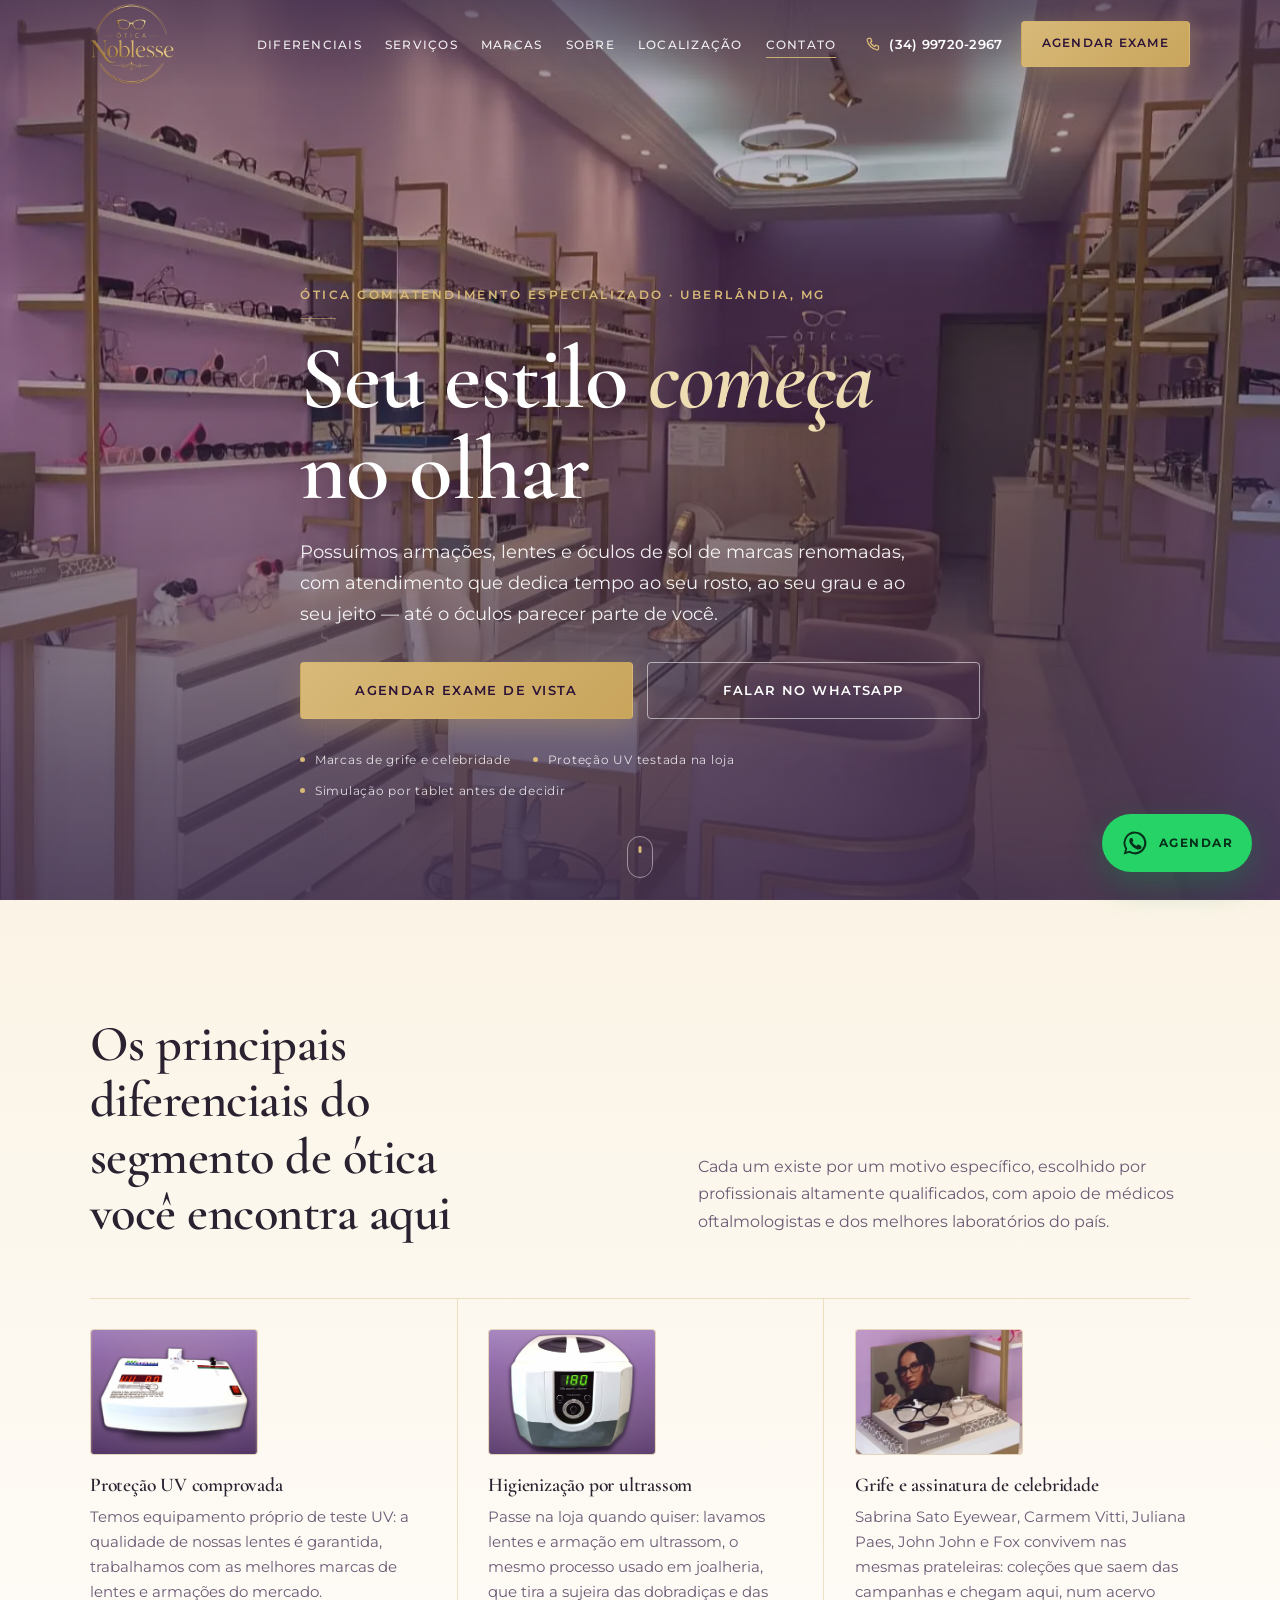
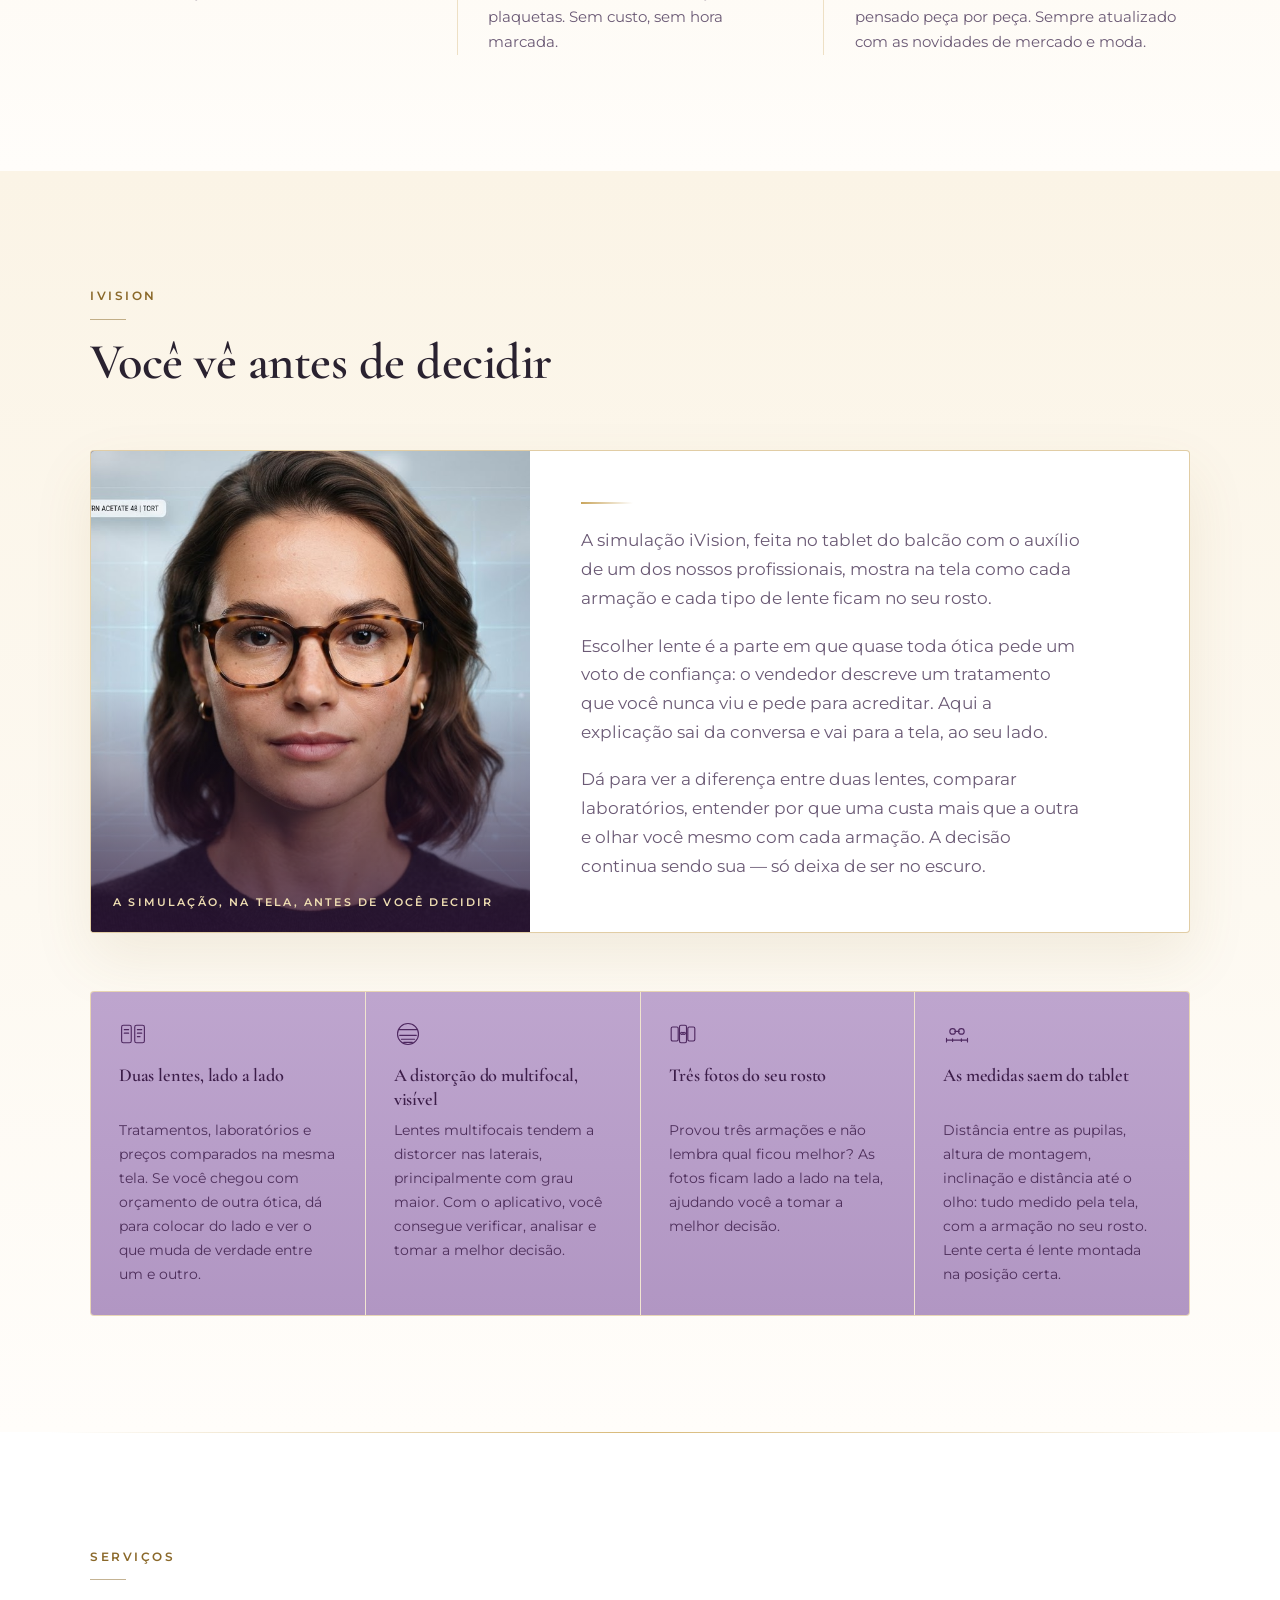
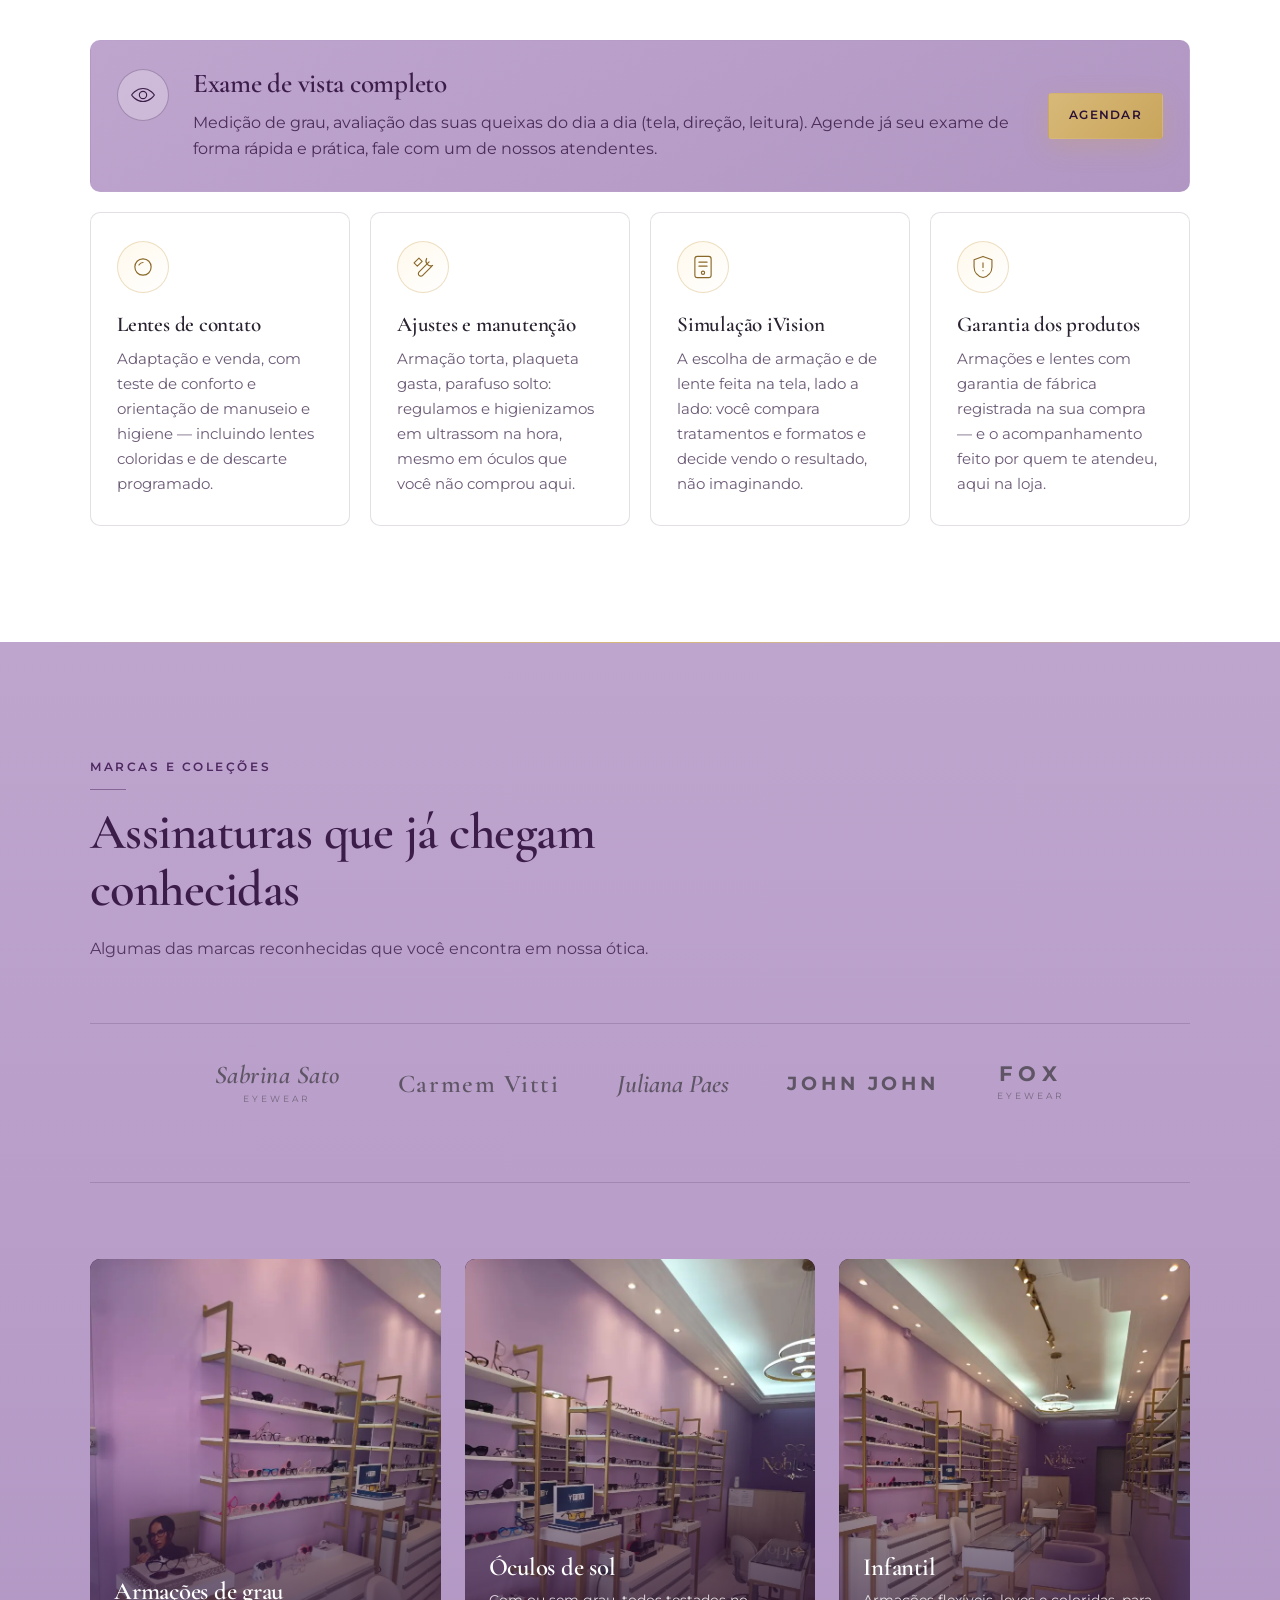
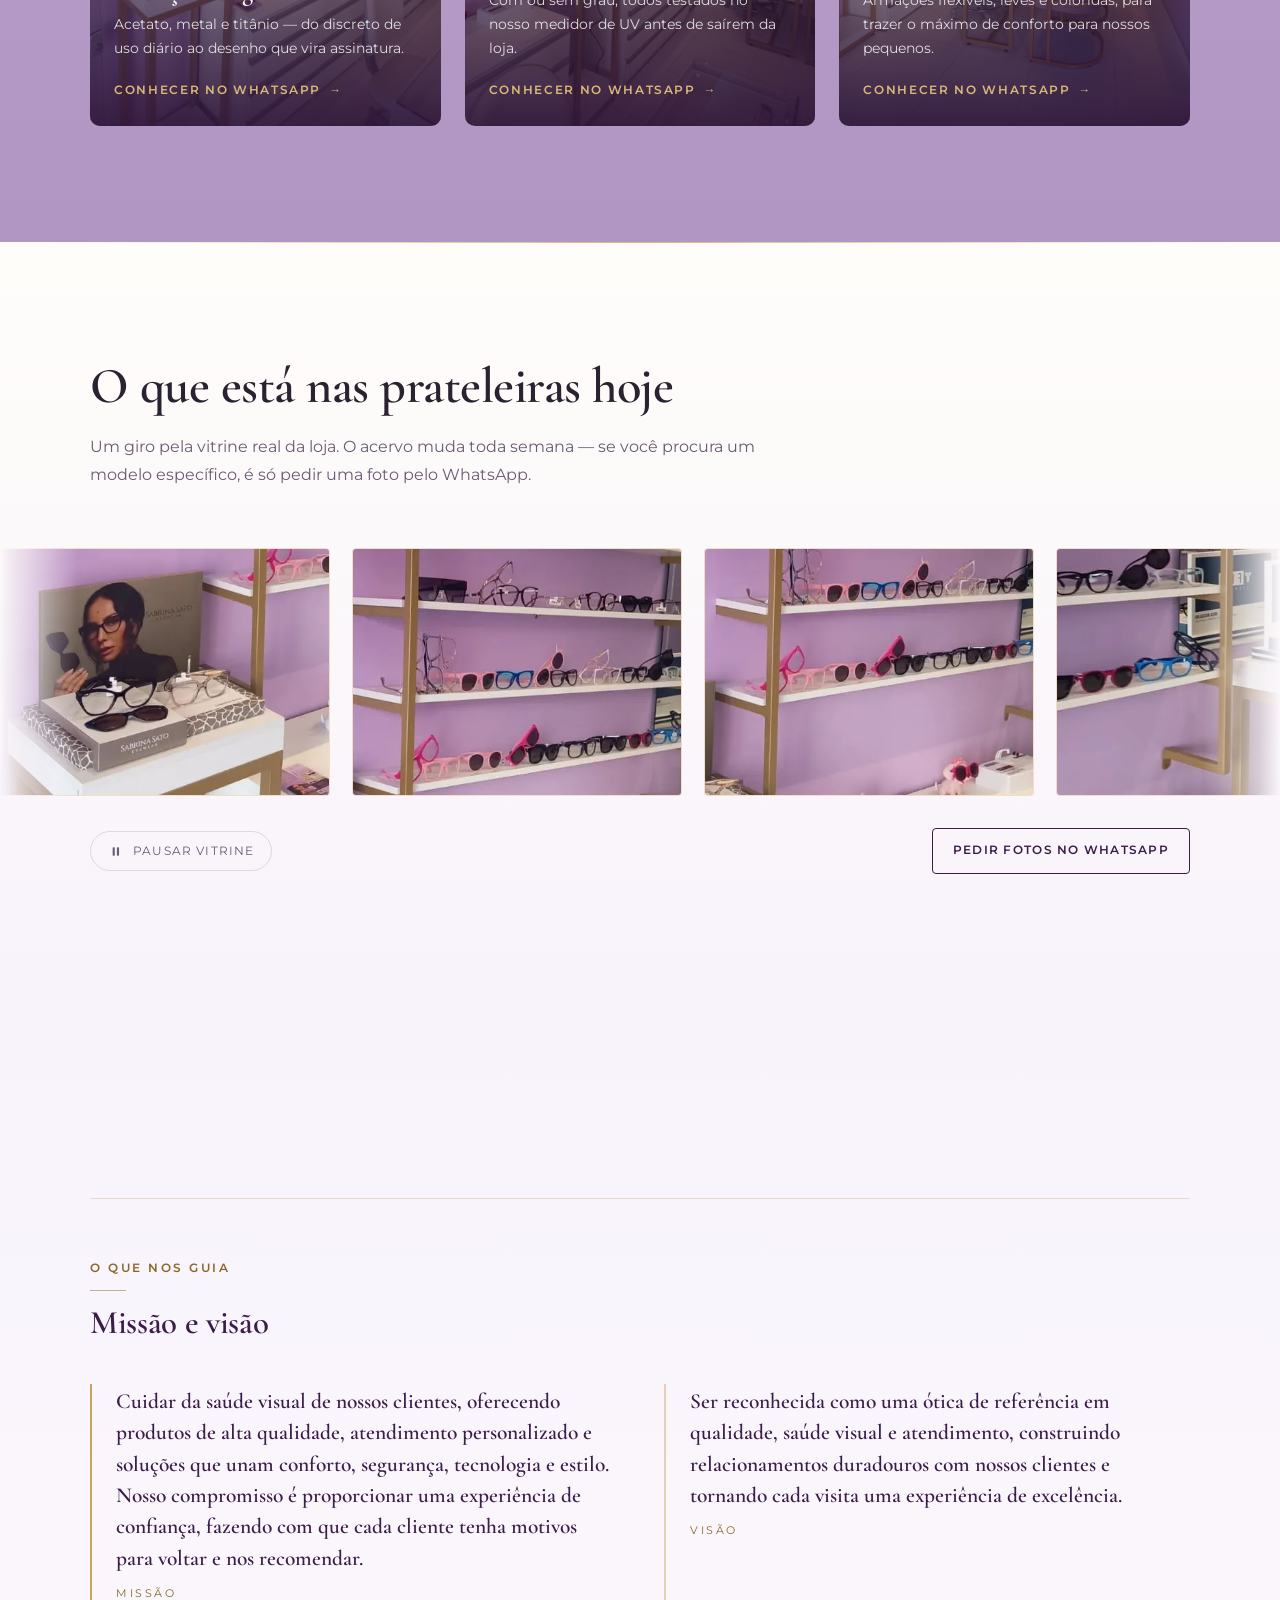
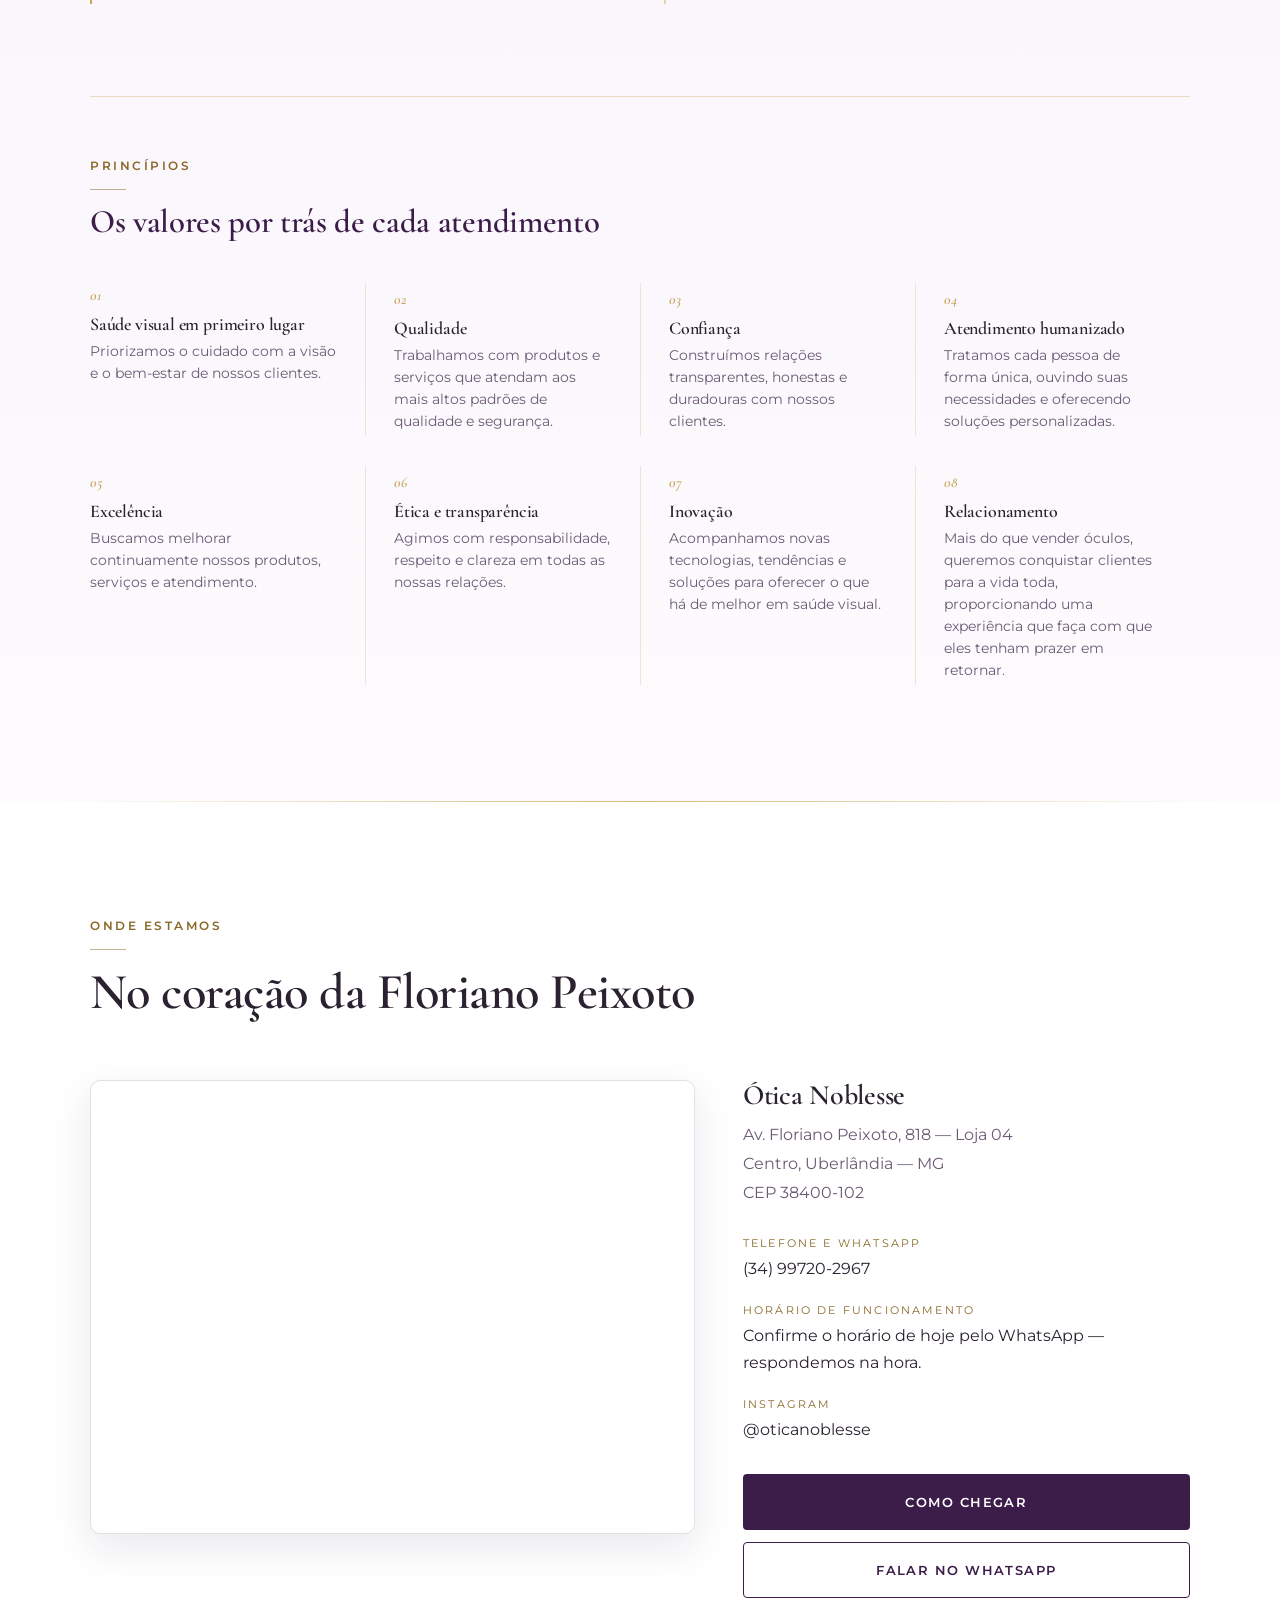
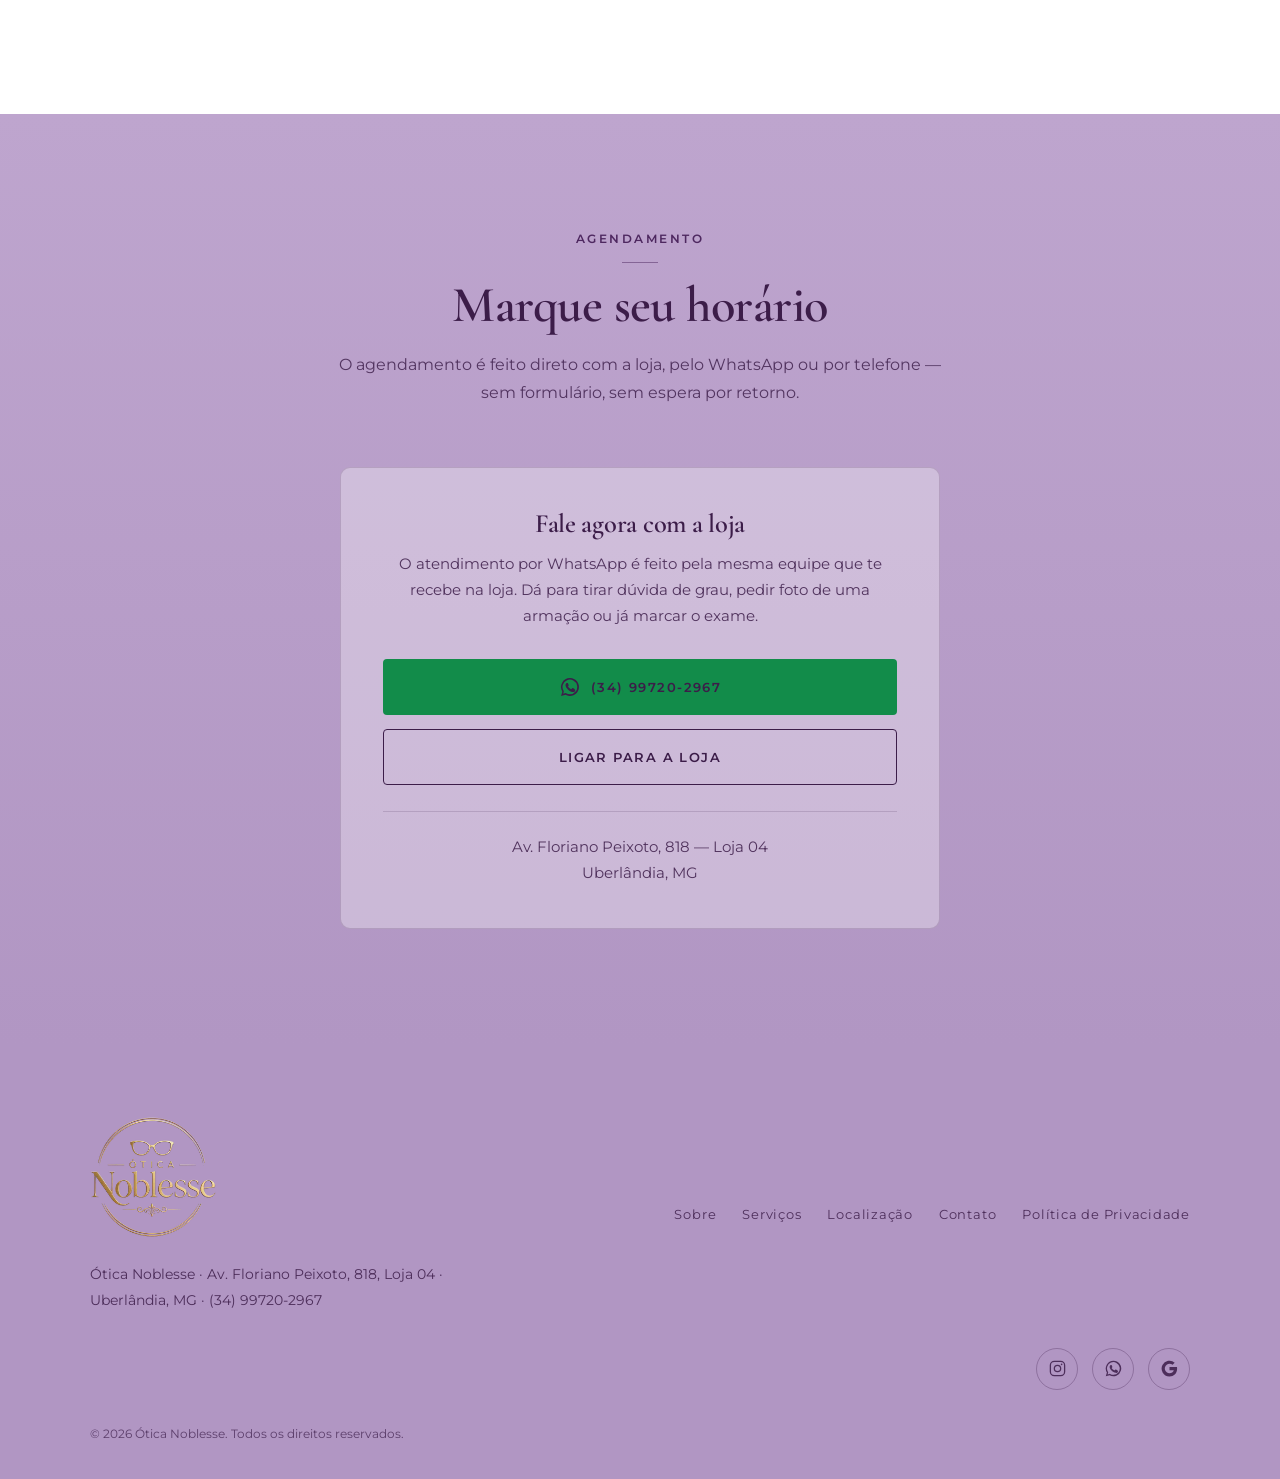
==== commit 1f06fabe: "Troca "curadoria" por "possuímos armações, lentes e óculos de sol" Co-Authored-By: Claude Opus 5.5 <" ====
--- a/index.html
+++ b/index.html
@@ -66,7 +66,7 @@
 <meta property="og:site_name" content="Ótica Noblesse">
 <meta property="og:url" content="https://richarddias131-cloud.github.io/noblesse-site/">
 <meta property="og:title" content="Ótica Noblesse | Seu estilo começa no olhar">
-<meta property="og:description" content="Ótica com atendimento especializado em Uberlândia: curadoria de armações de grife, lentes com proteção UV testada na loja e atendimento com hora marcada.">
+<meta property="og:description" content="Ótica com atendimento especializado em Uberlândia: possuímos armações, lentes e óculos de sol de marcas renomadas, com proteção UV testada na loja e atendimento com hora marcada.">
 <meta property="og:image" content="https://richarddias131-cloud.github.io/noblesse-site/assets/img/og-noblesse.jpg">
 <meta property="og:image:width" content="1200">
 <meta property="og:image:height" content="630">
@@ -241,7 +241,7 @@
     <p class="eyebrow eyebrow-light reveal">Ótica com atendimento especializado · Uberlândia, MG</p>
     <h1 class="hero-title reveal">Seu estilo <em>começa</em> no olhar</h1>
     <p class="hero-sub reveal">
-      Curadoria de armações e óculos de sol de marcas renomadas, com atendimento
+      Possuímos armações, lentes e óculos de sol de marcas renomadas, com atendimento
       que dedica tempo ao seu rosto, ao seu grau e ao seu jeito — até o óculos
       parecer parte de você.
     </p>
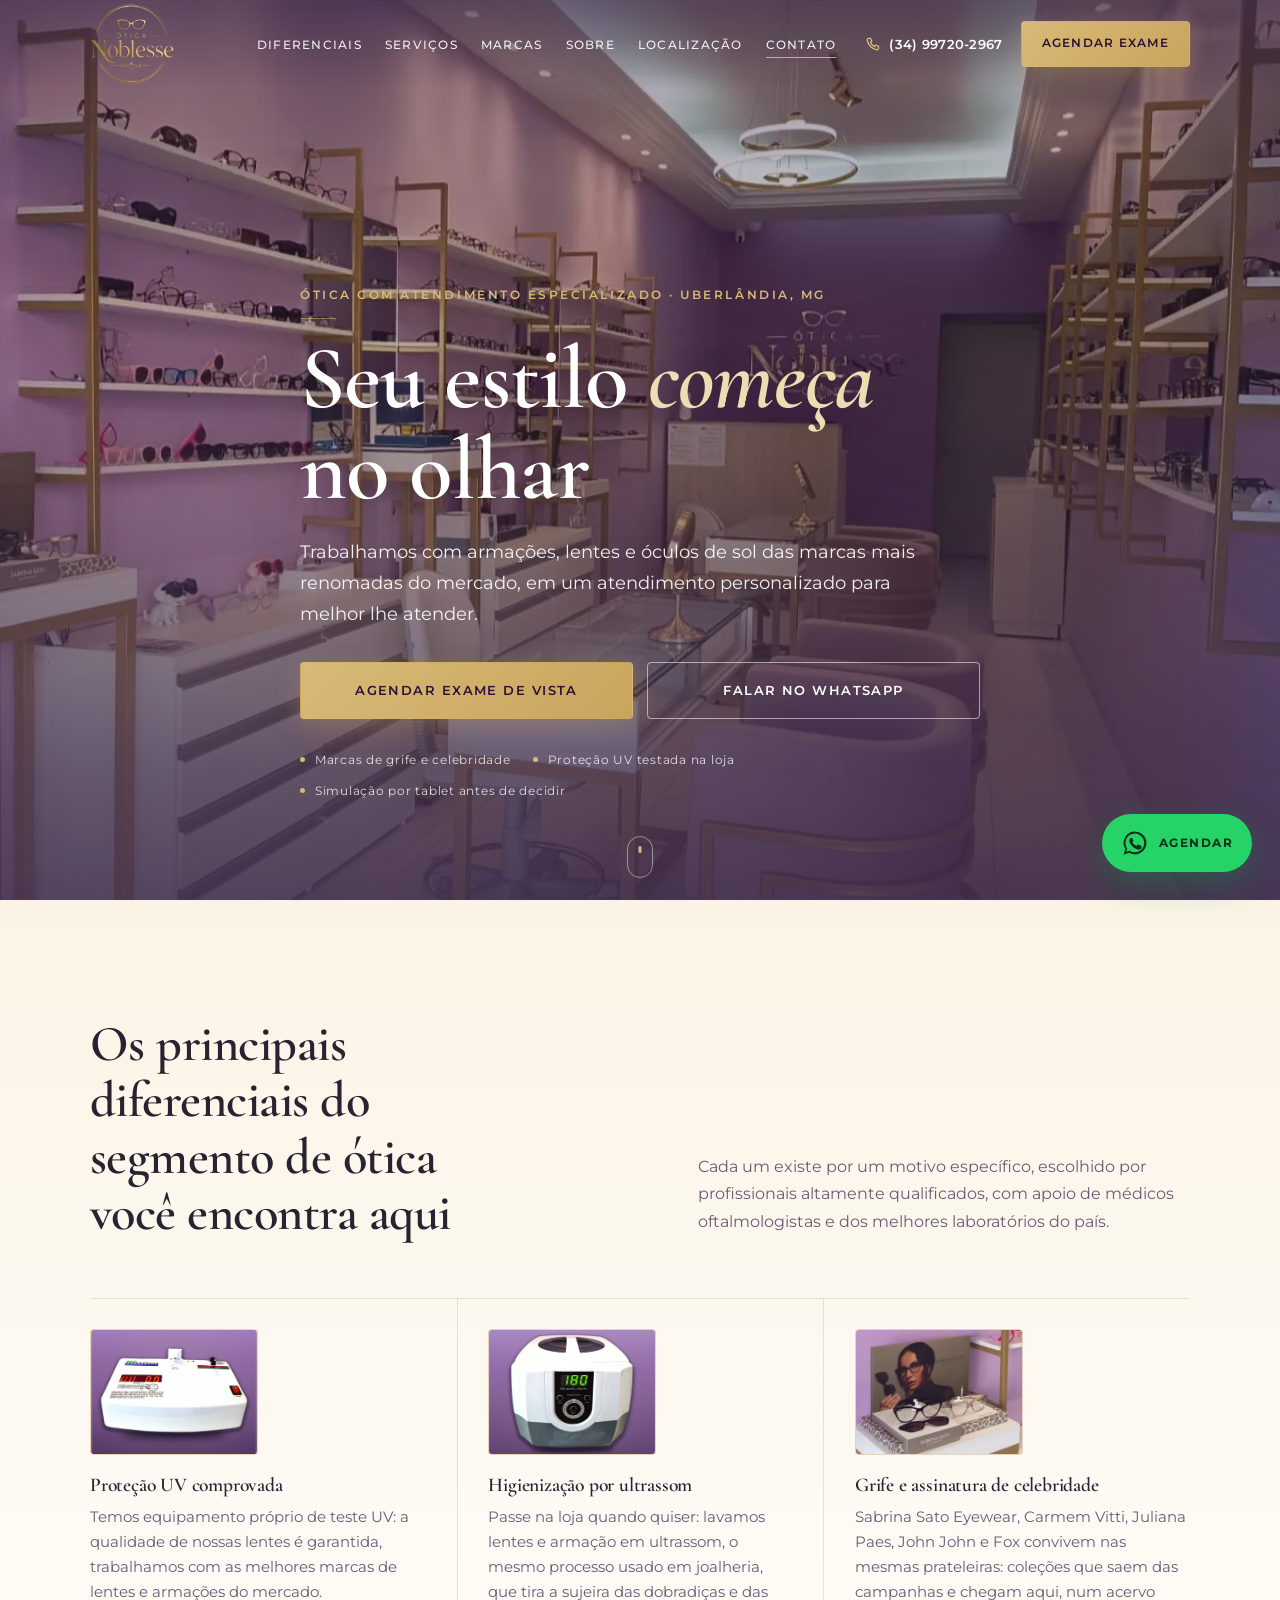
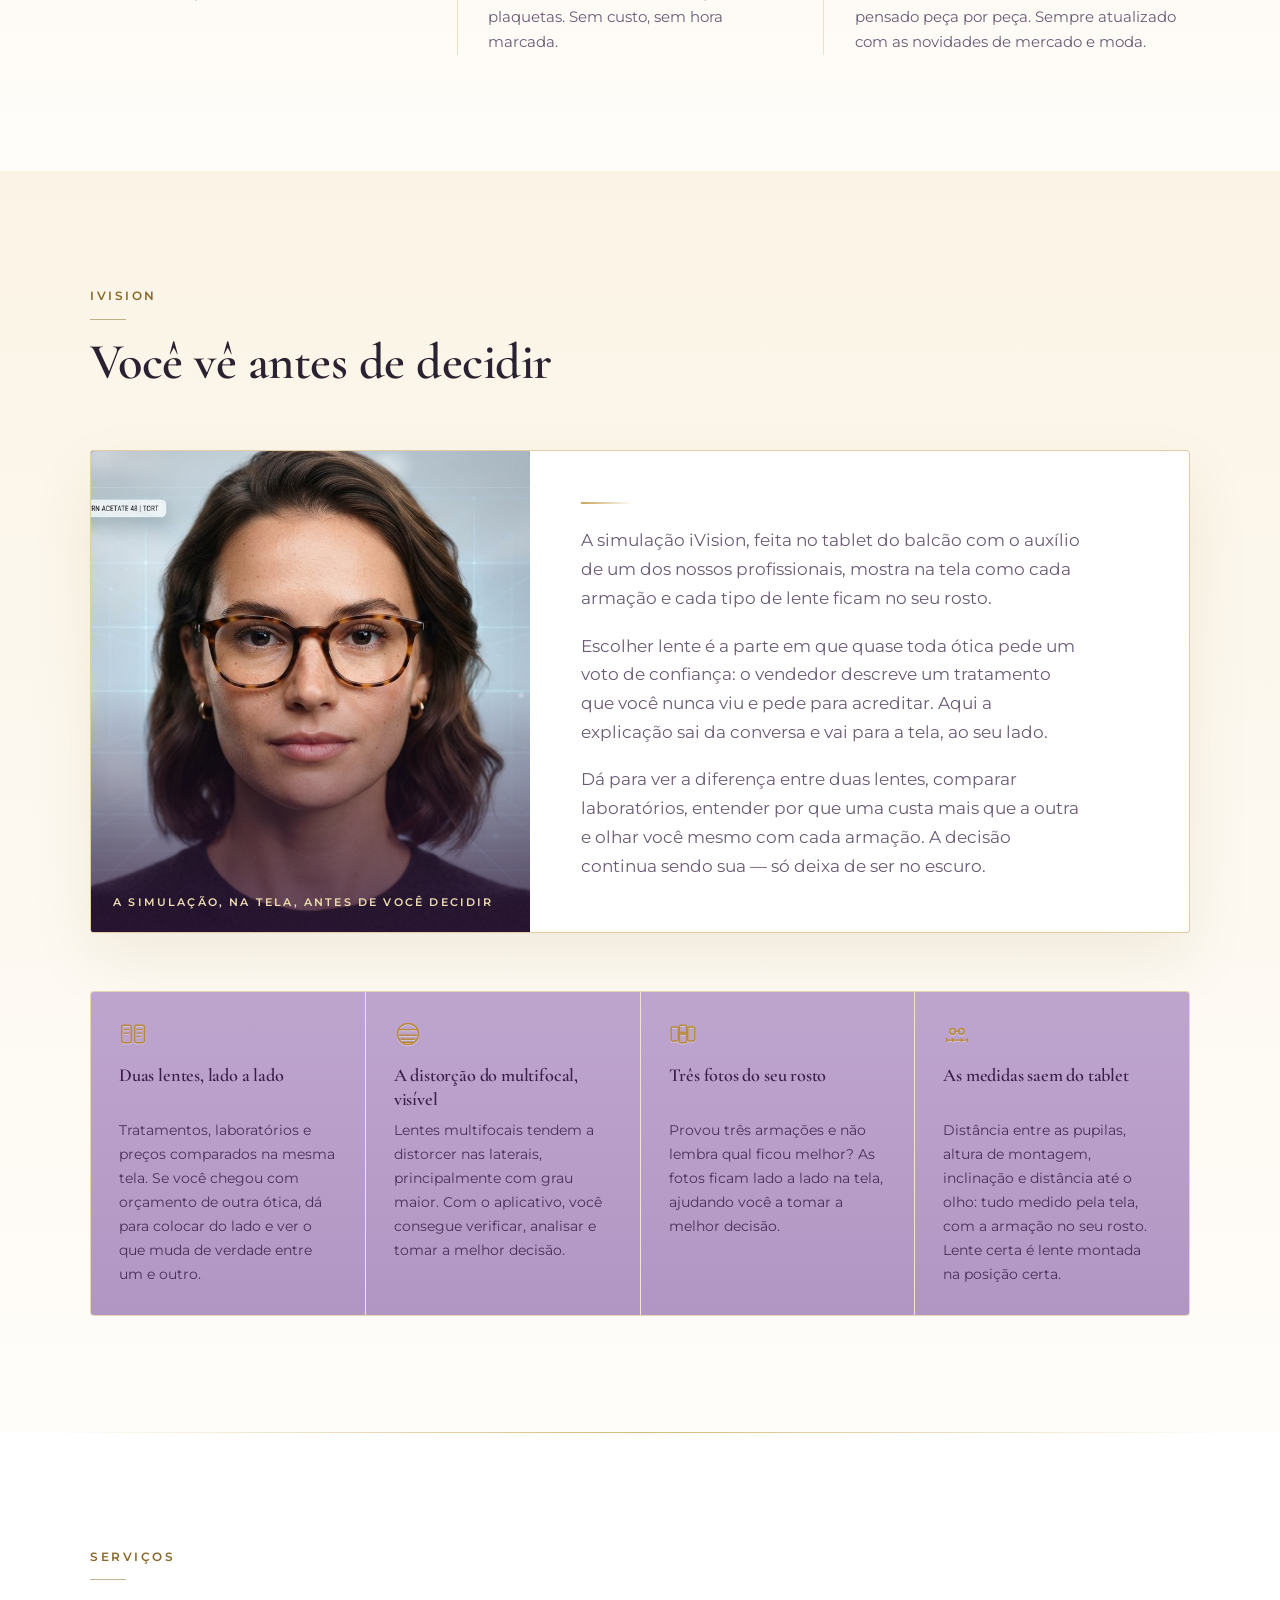
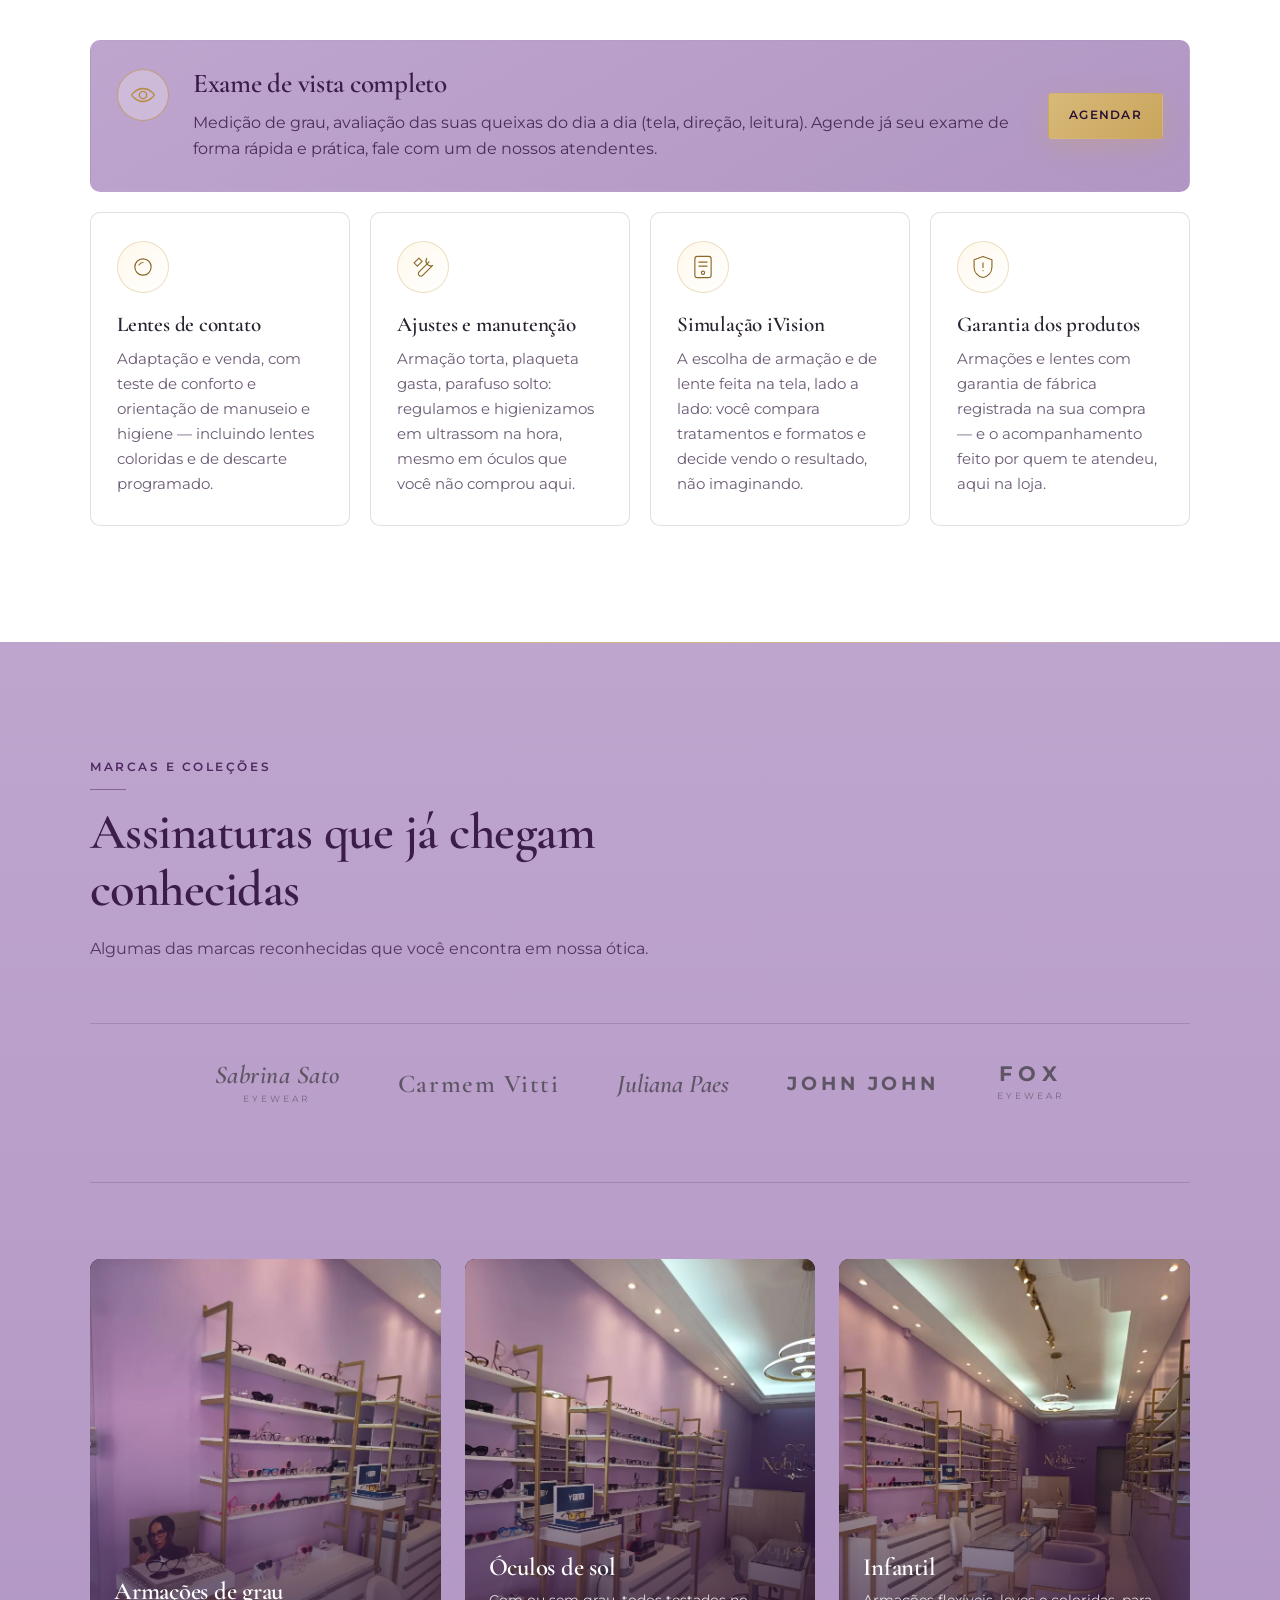
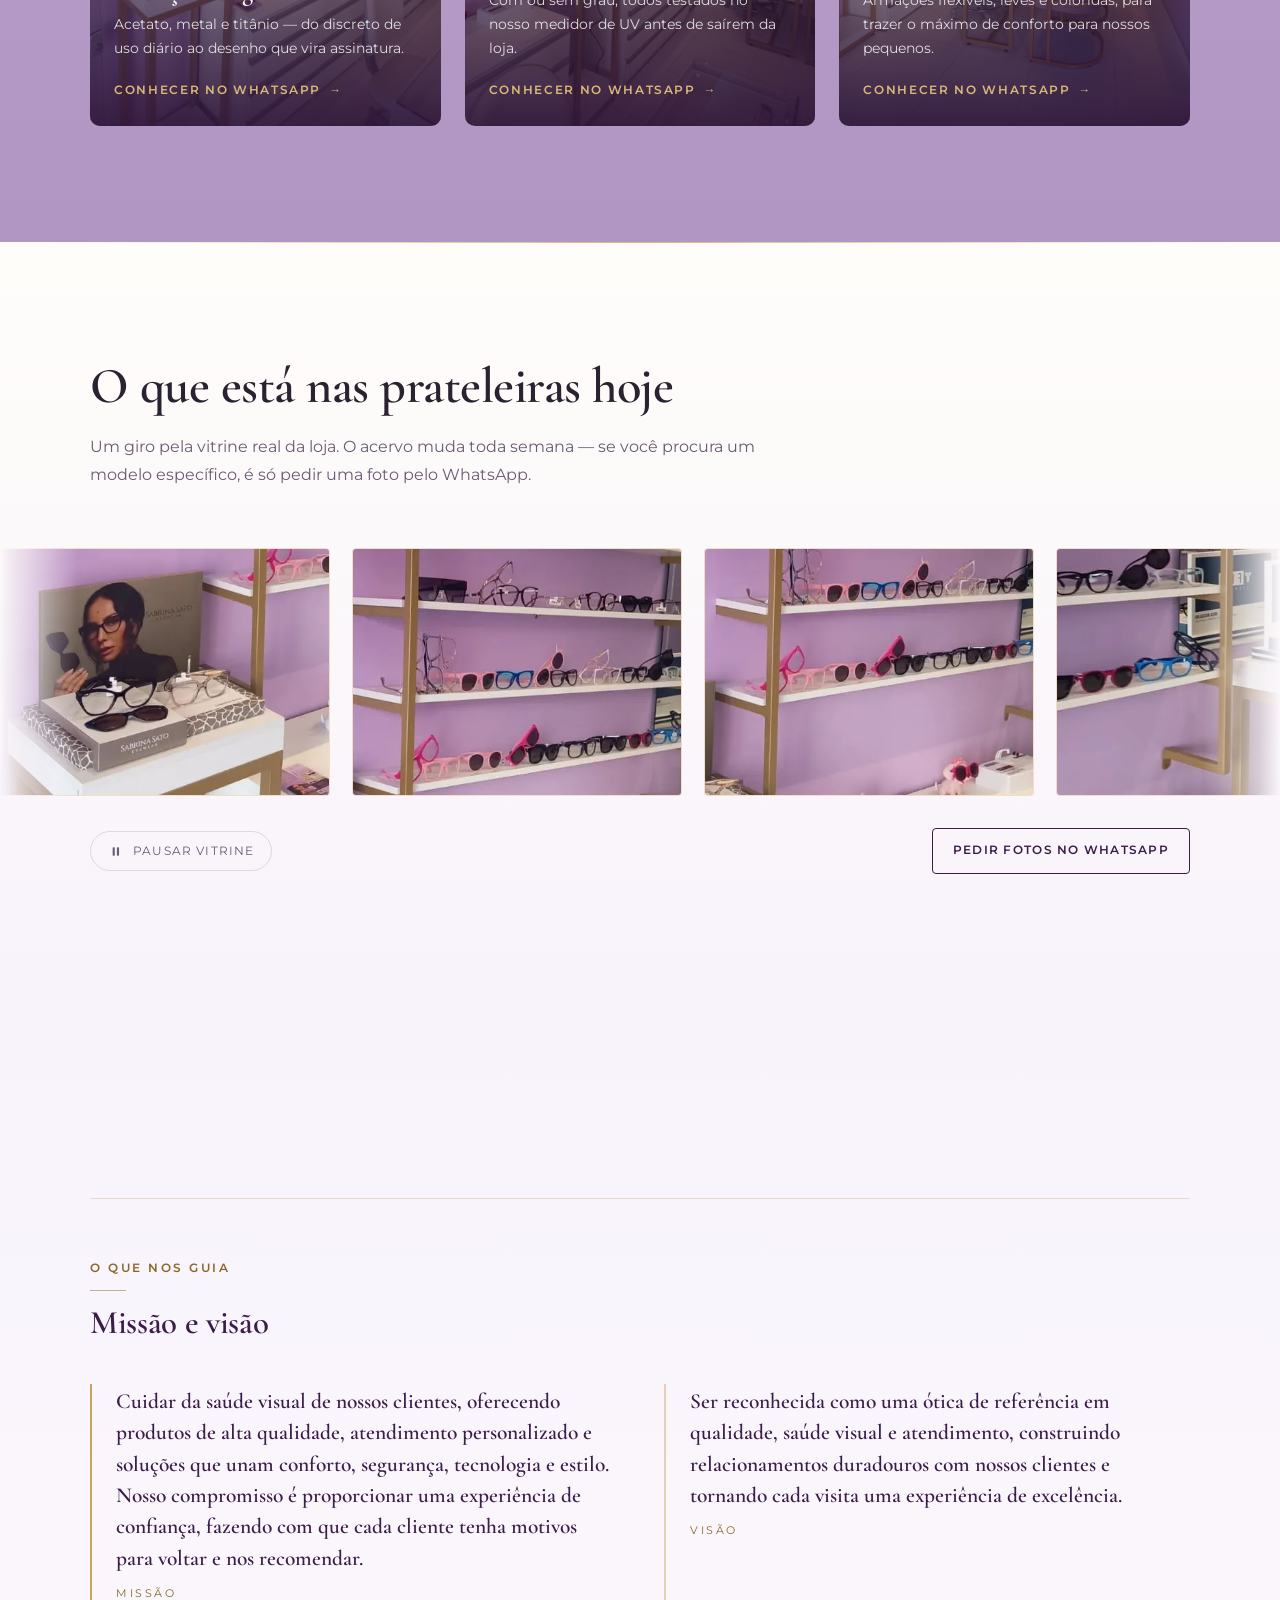
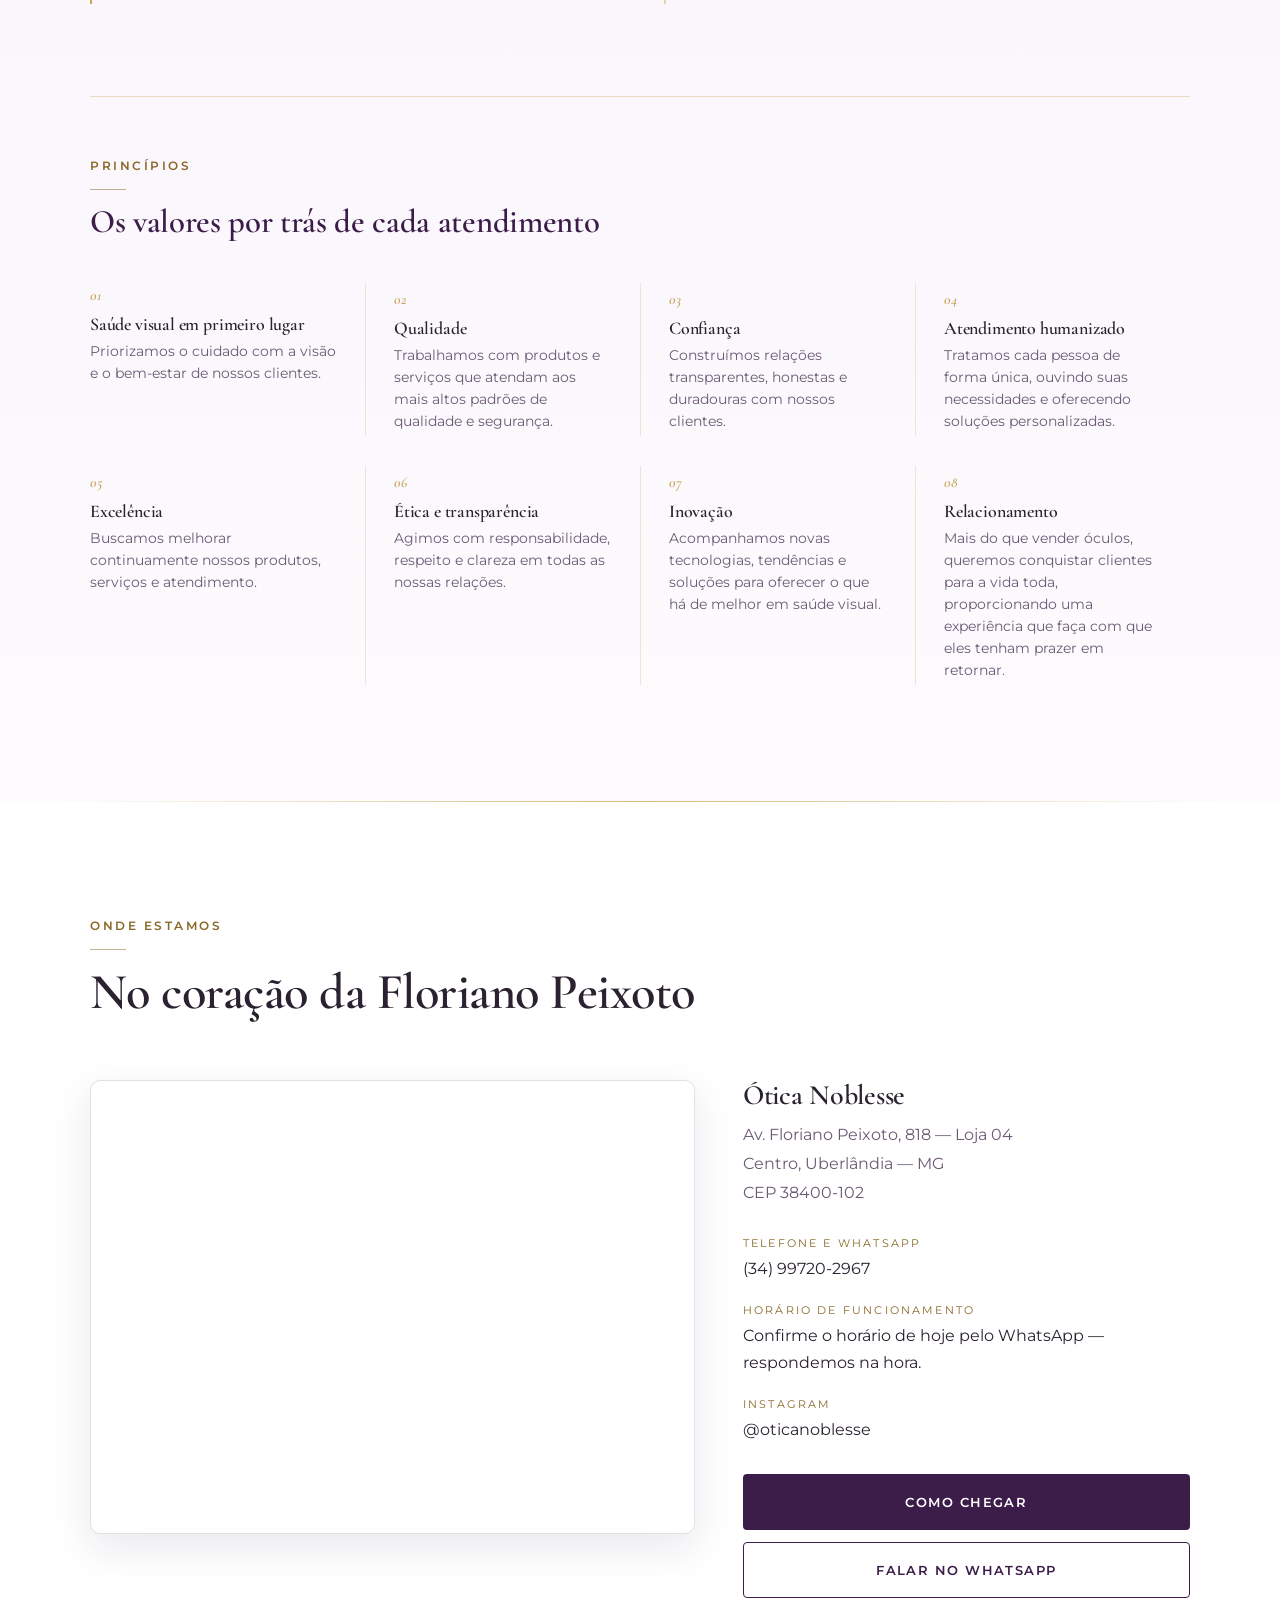
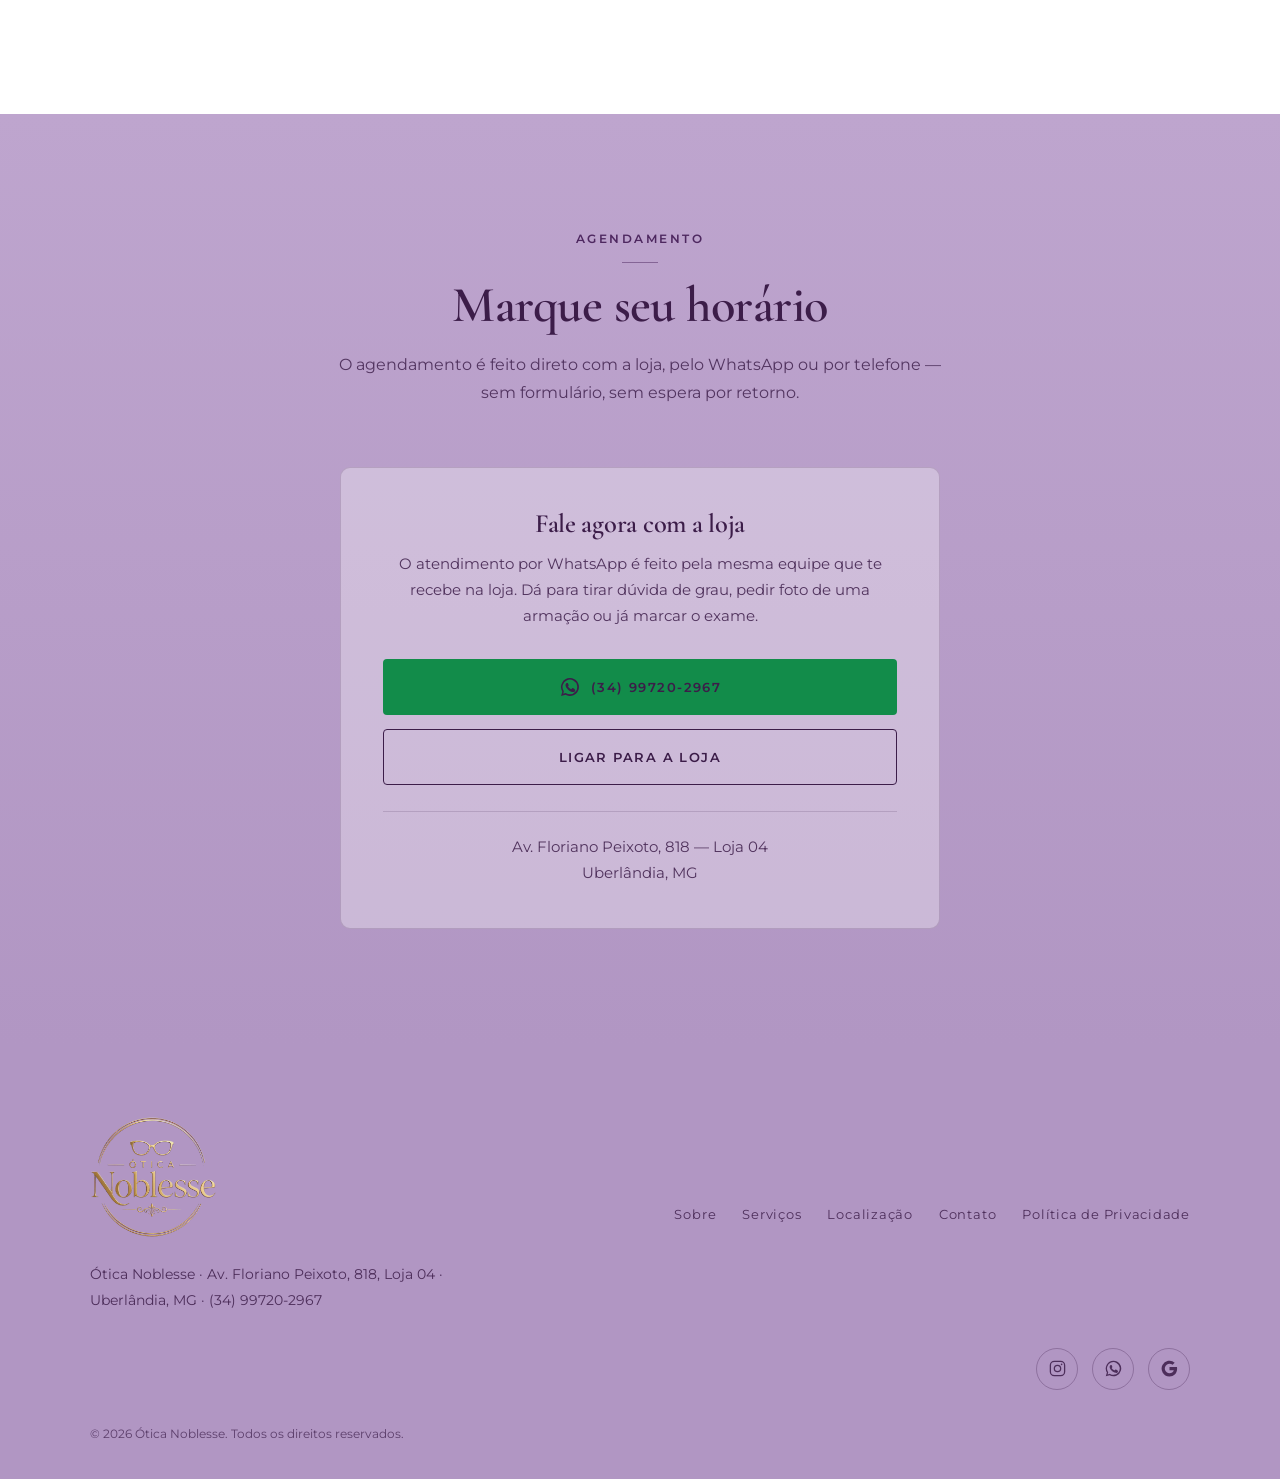
==== commit f09b5d33: "Novo texto do topo: "Trabalhamos com armações, lentes e óculos de sol..." Co-Authored-By: Claude Opu" ====
--- a/index.html
+++ b/index.html
@@ -241,9 +241,8 @@
     <p class="eyebrow eyebrow-light reveal">Ótica com atendimento especializado · Uberlândia, MG</p>
     <h1 class="hero-title reveal">Seu estilo <em>começa</em> no olhar</h1>
     <p class="hero-sub reveal">
-      Possuímos armações, lentes e óculos de sol de marcas renomadas, com atendimento
-      que dedica tempo ao seu rosto, ao seu grau e ao seu jeito — até o óculos
-      parecer parte de você.
+      Trabalhamos com armações, lentes e óculos de sol das marcas mais renomadas
+      do mercado, em um atendimento personalizado para melhor lhe atender.
     </p>
 
     <div class="hero-actions reveal">
--- a/assets/css/styles.css
+++ b/assets/css/styles.css
@@ -45,6 +45,7 @@
   --gold-500:#C9A55C;
   --gold-400:#D8B978;
   --gold-200:#EEDDB2;
+  --gold-logo:#B98A3C;  /* dourado do logo, no tom sombreado: aparece sobre o lilás */
   --rose-300:#D8B6C6;
   --ink:#2A2230;
   --muted:#6B5A75;
@@ -617,8 +618,9 @@
 .tech-card:hover{background:linear-gradient(180deg, #C6AFD5, var(--lilac-logo));}
 .tech-card h3{font-size:1.14rem;line-height:1.3;margin-bottom:8px;color:var(--plum-800);}
 .tech-card p{font-size:.88rem;color:rgba(60,29,73,.86);}
-.tech-icon{flex:none;color:var(--plum-700);line-height:0;}
-.tech-icon svg{width:28px;height:28px;}
+.tech-icon{flex:none;color:var(--gold-logo);line-height:0;}
+.tech-icon svg{width:28px;height:28px;filter:drop-shadow(0 1px 0 rgba(255,255,255,.35));}
+.tech-icon g{stroke-width:1.7;}
 @media (min-width:1080px){
   .tech-card{flex-direction:column;gap:16px;}
   .tech-card h3{min-height:2.6em;}
@@ -656,7 +658,8 @@
 }
 .service-featured h3{font-size:1.7rem;}
 .service-featured p{color:rgba(60,29,73,.88);font-size:.98rem;}
-.service-featured .card-icon{border-color:rgba(60,29,73,.3);background:rgba(255,255,255,.25);color:var(--plum-800);}
+.service-featured .card-icon{border-color:rgba(185,138,60,.6);background:rgba(255,255,255,.25);color:var(--gold-logo);}
+.service-featured .card-icon g{stroke-width:1.7;}
 .service-featured .btn{align-self:flex-start;}
 .service-body{display:flex;flex-direction:column;}
 @media (min-width:760px){
